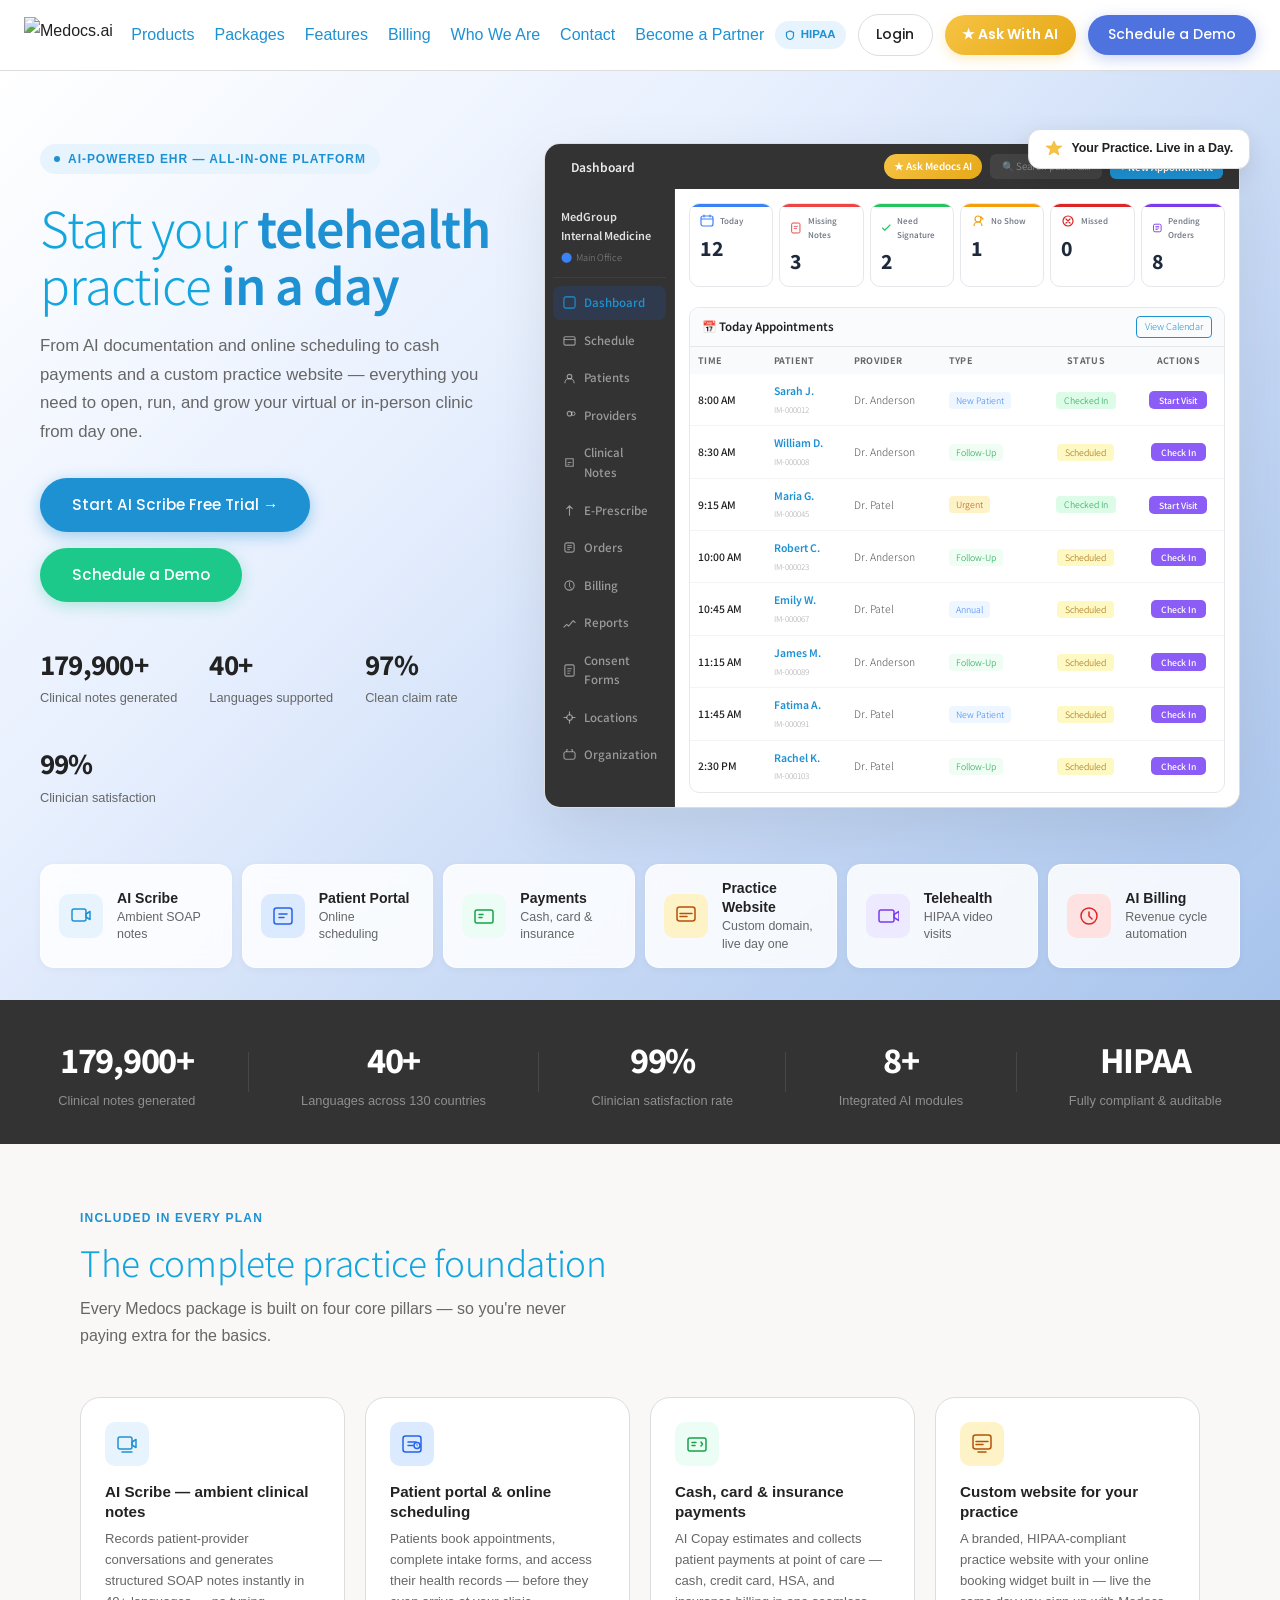
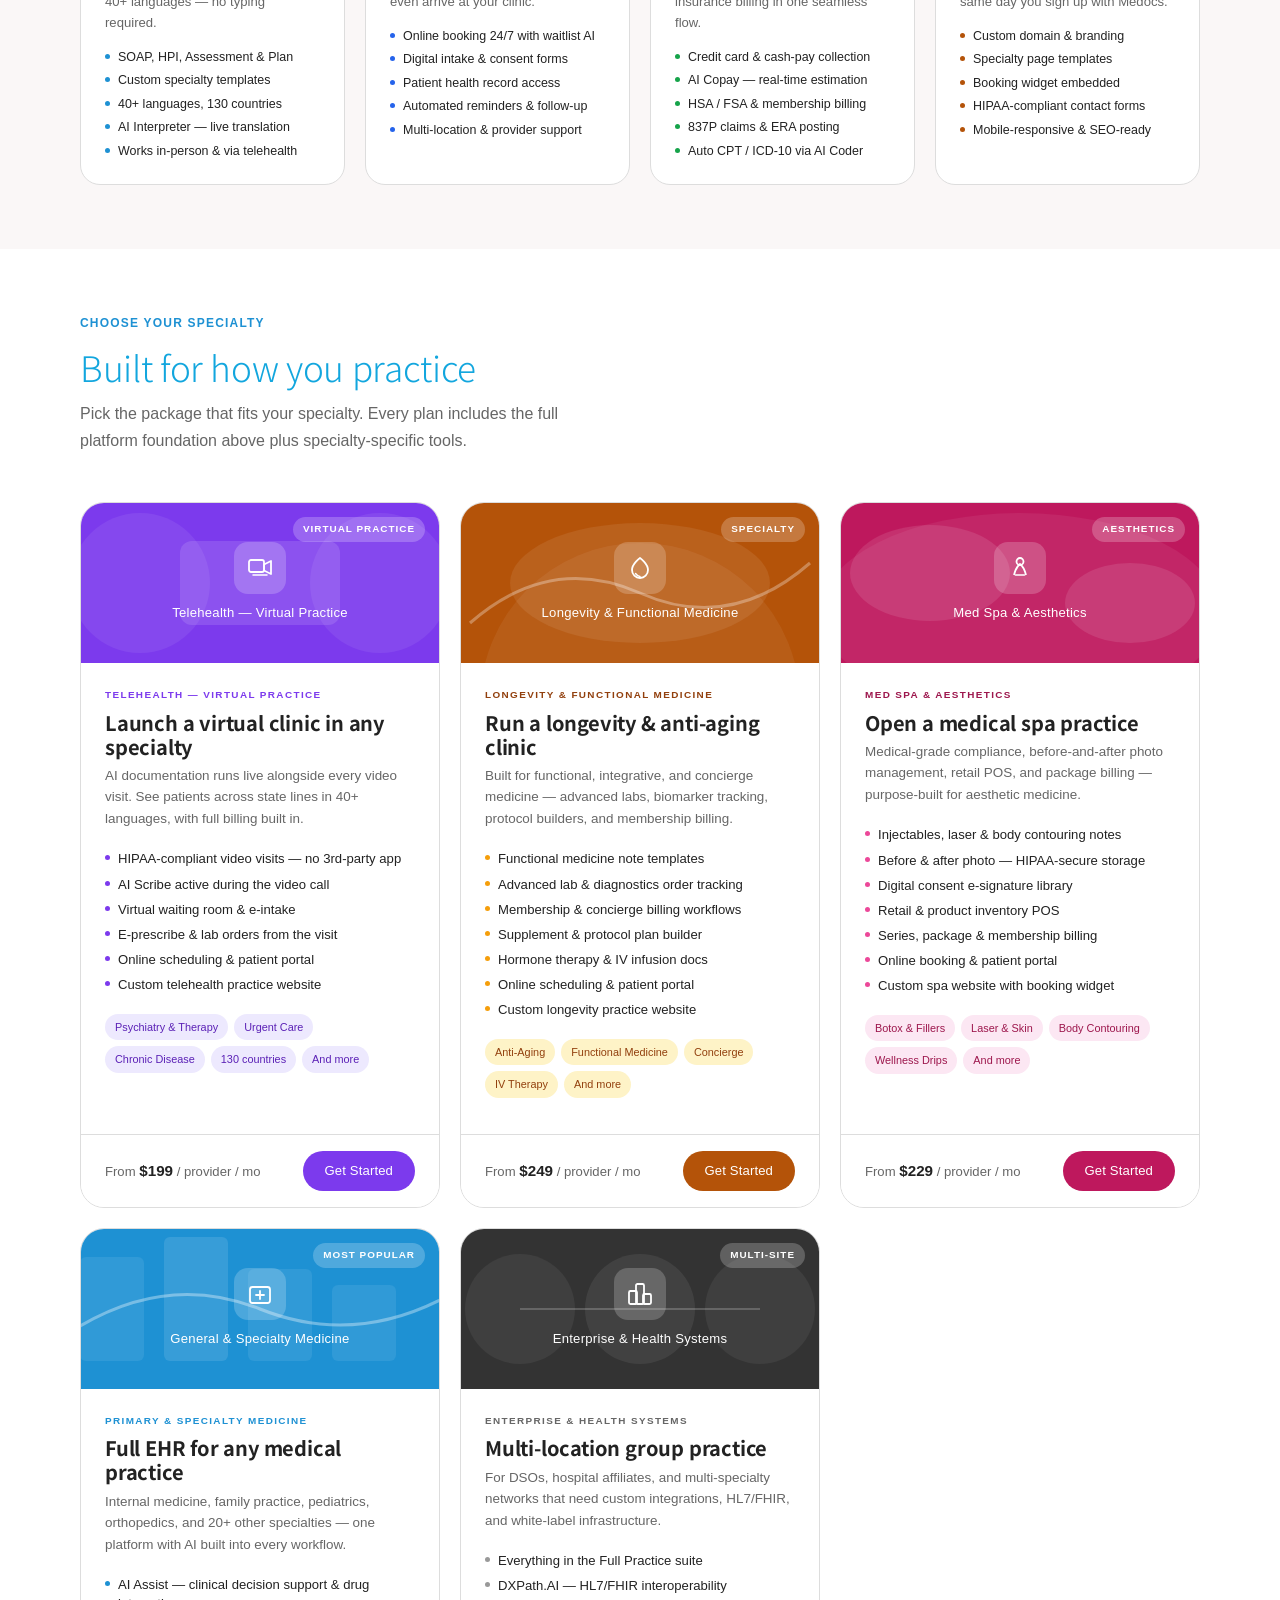
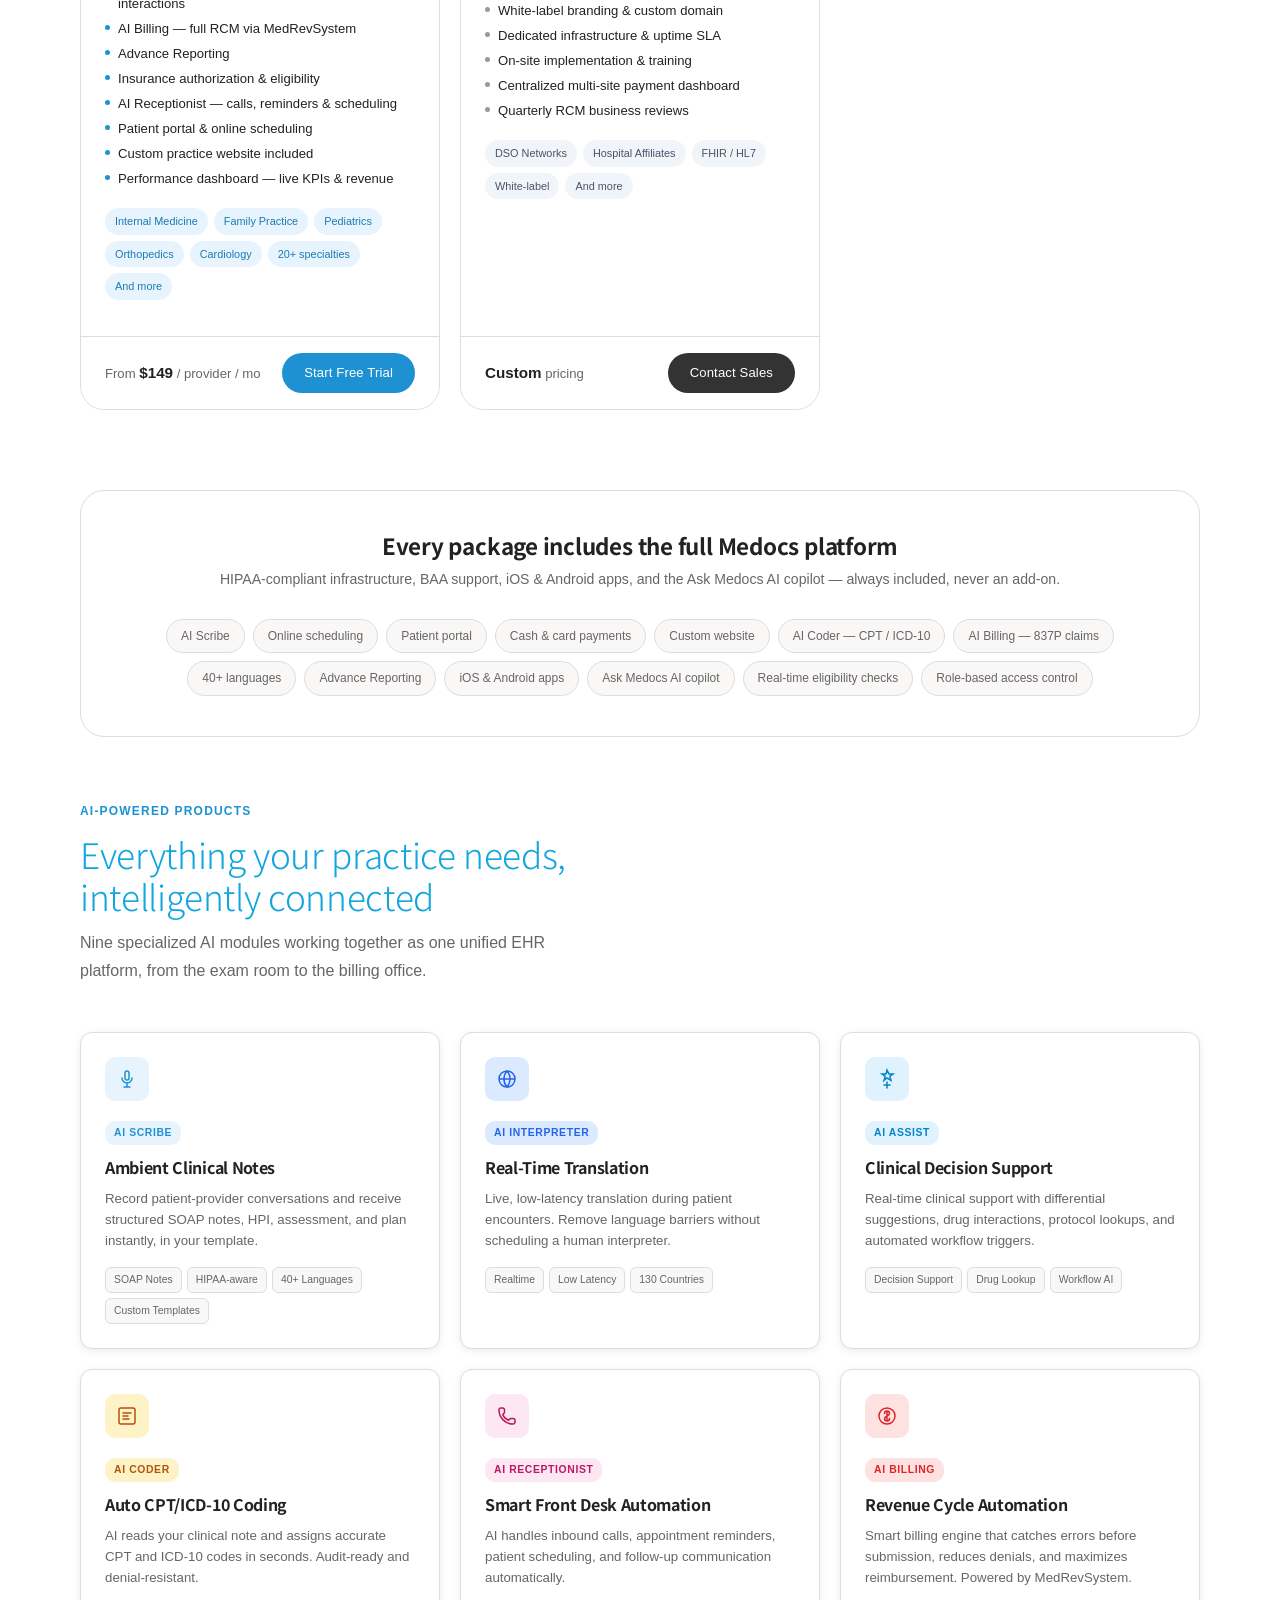
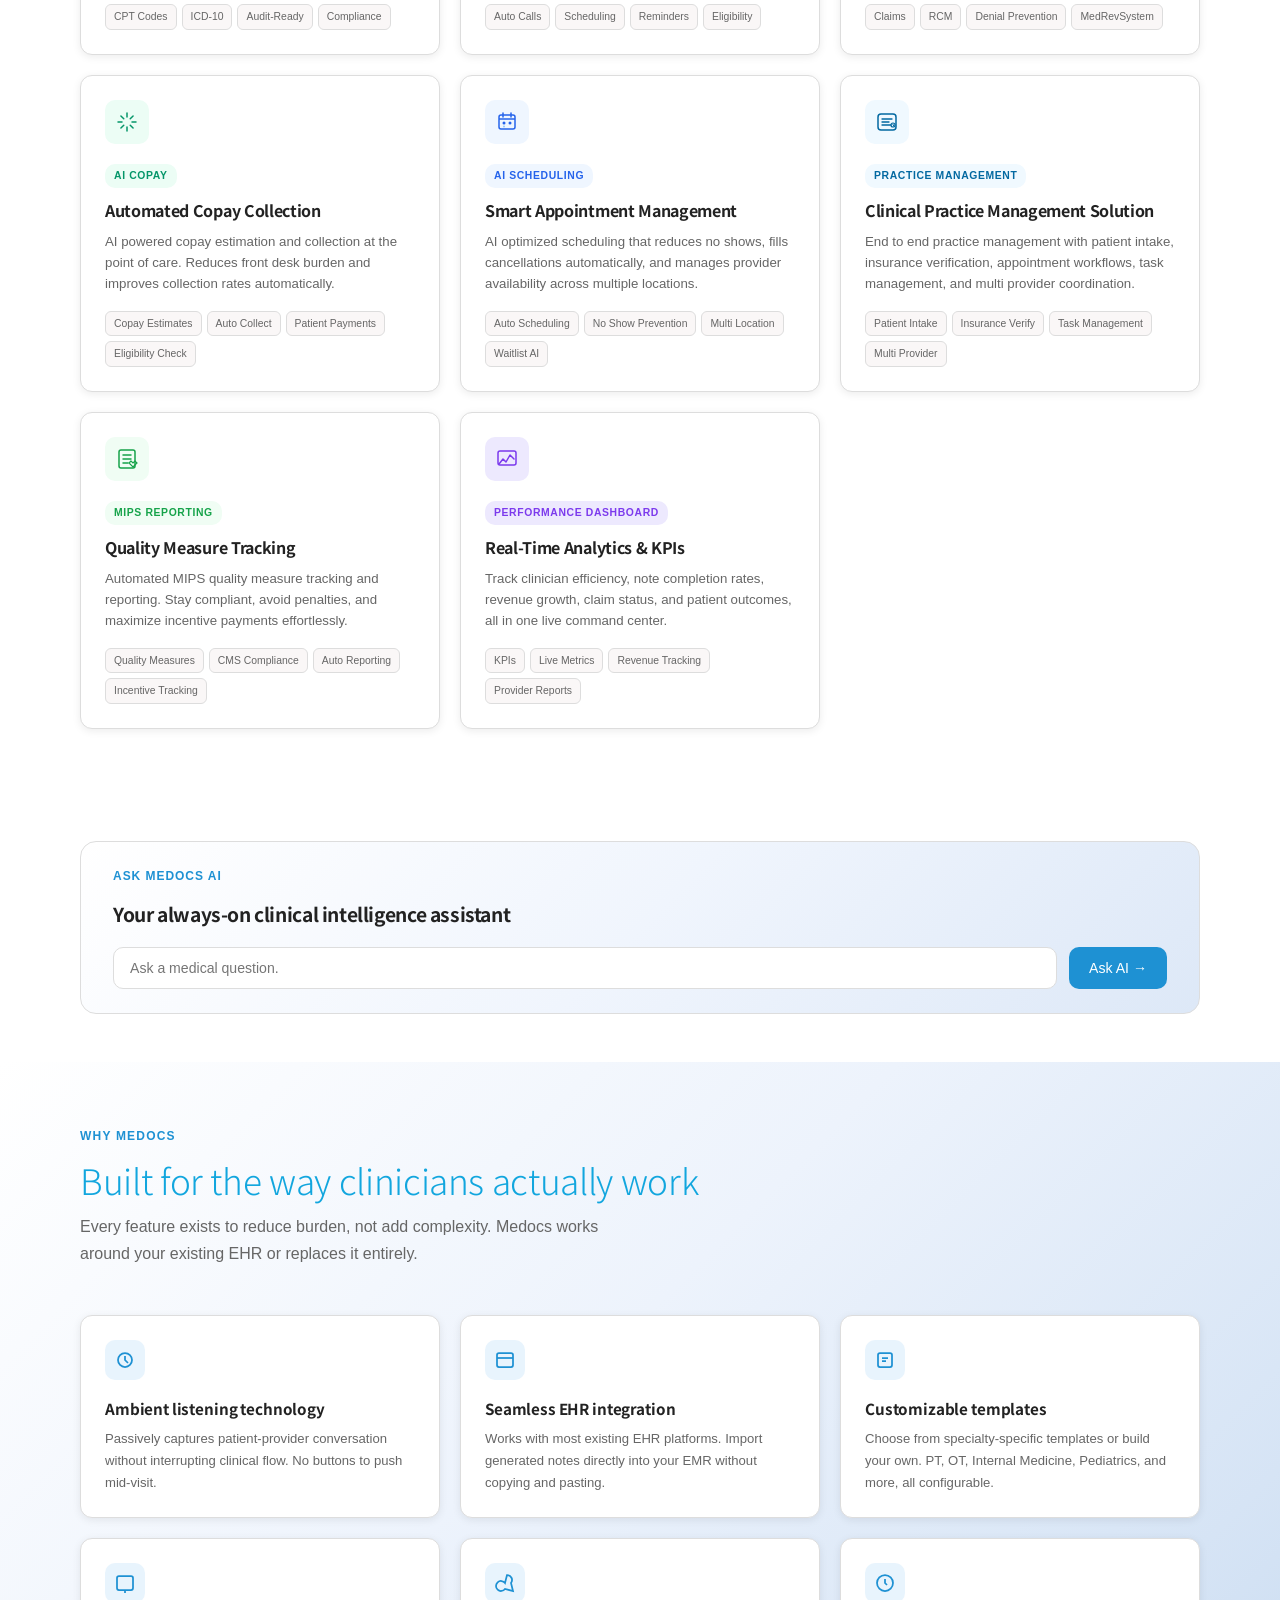
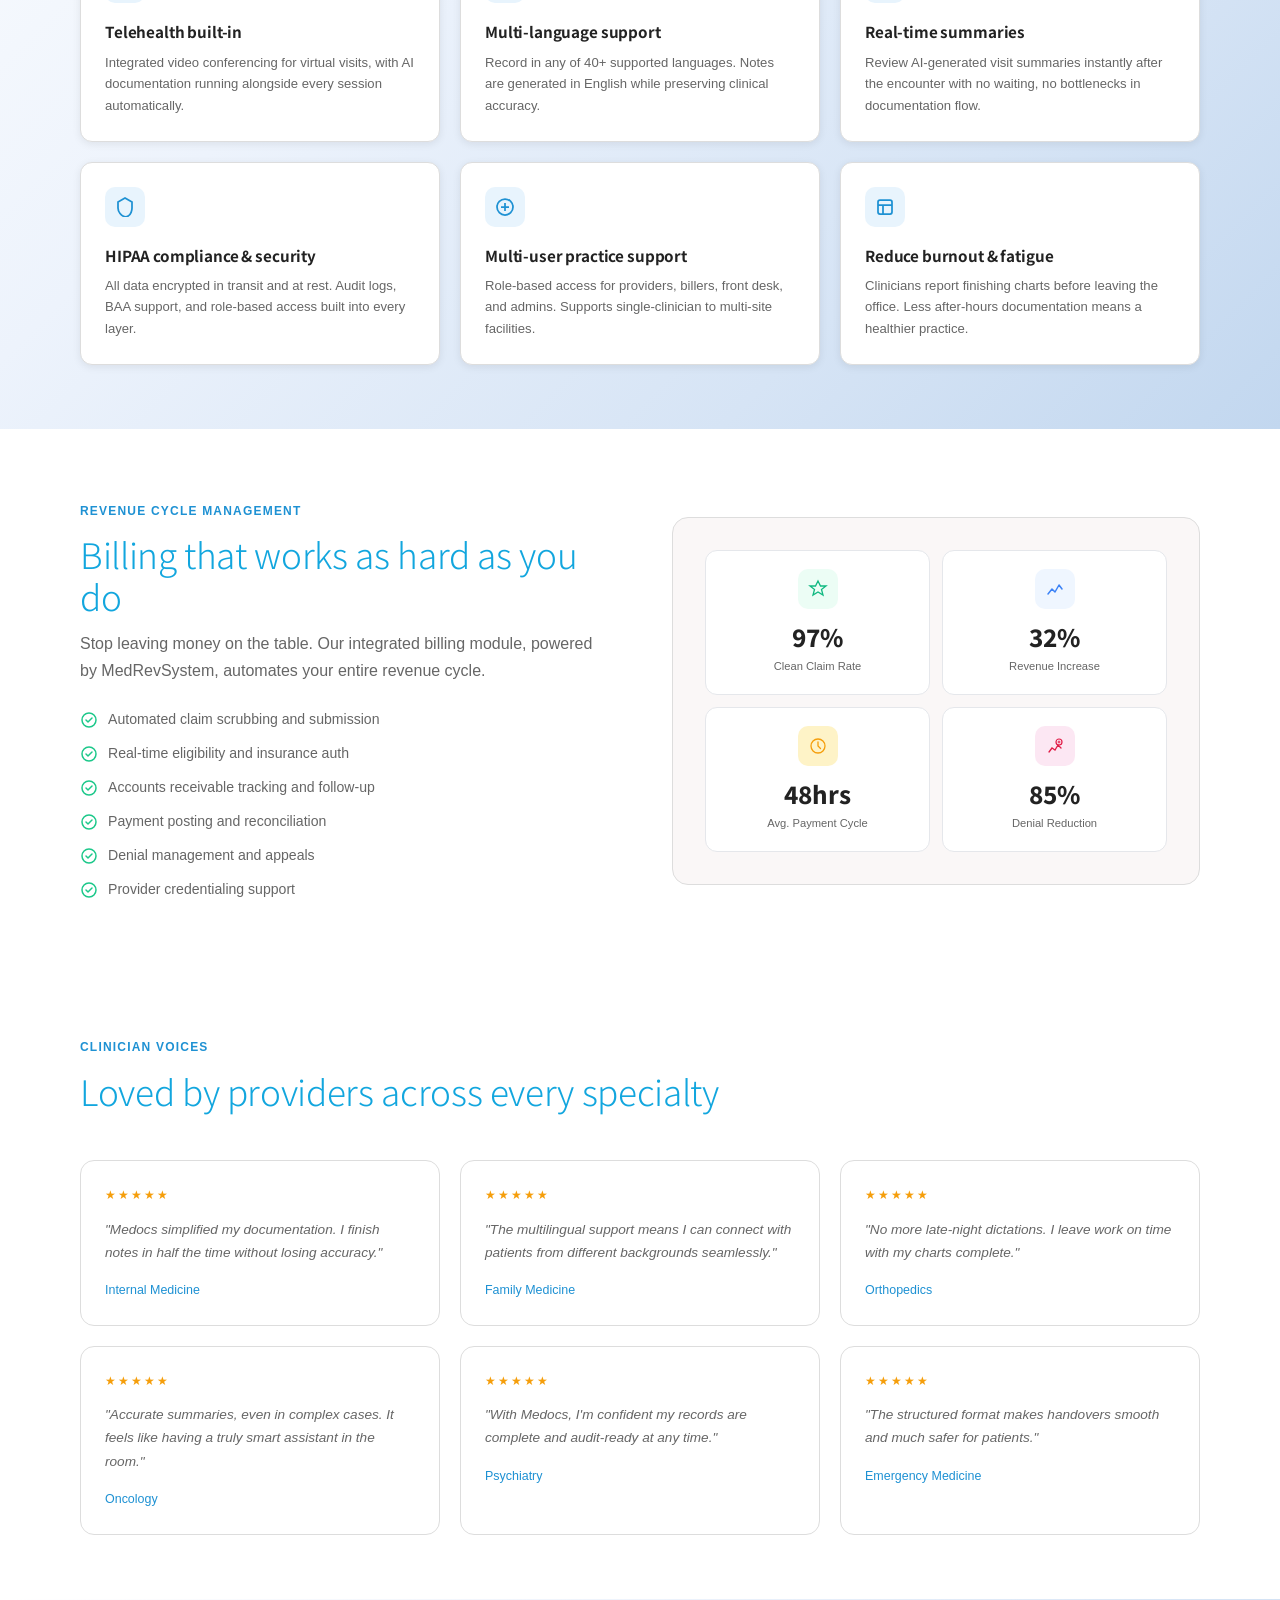
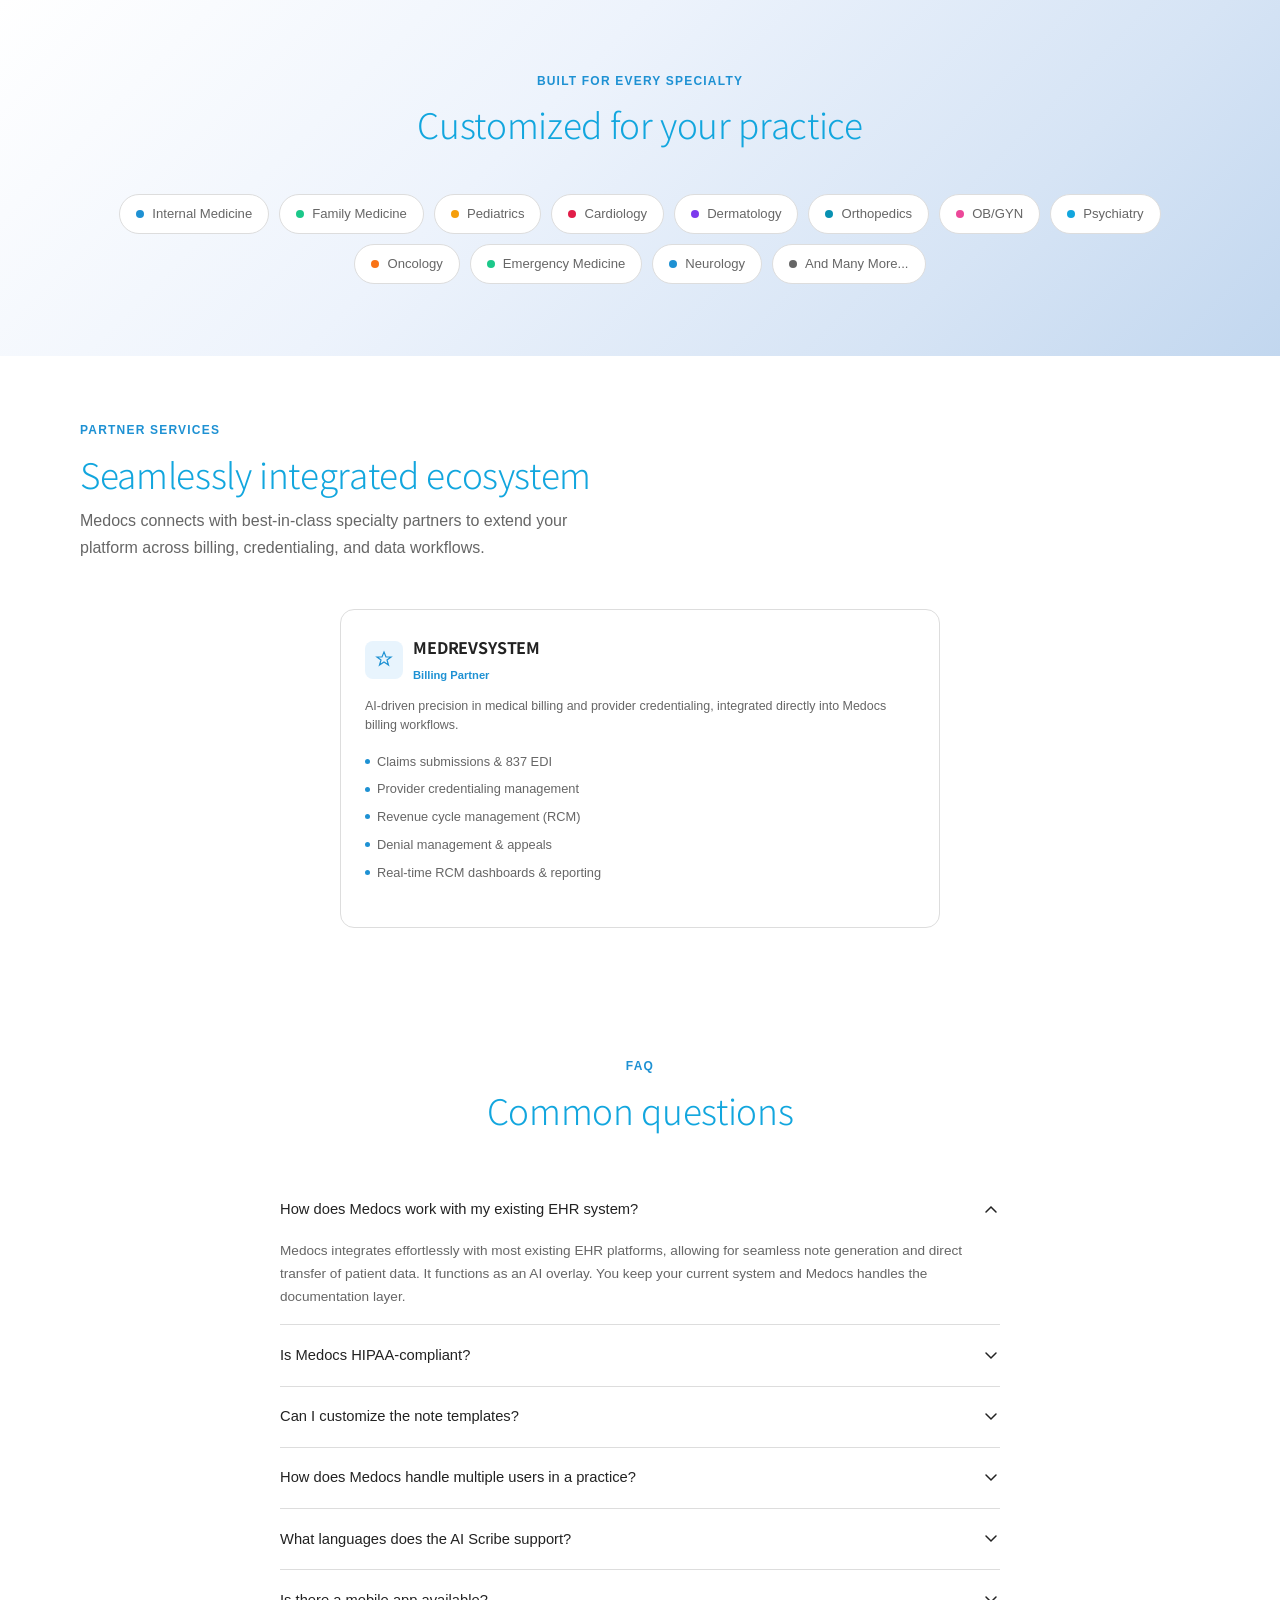
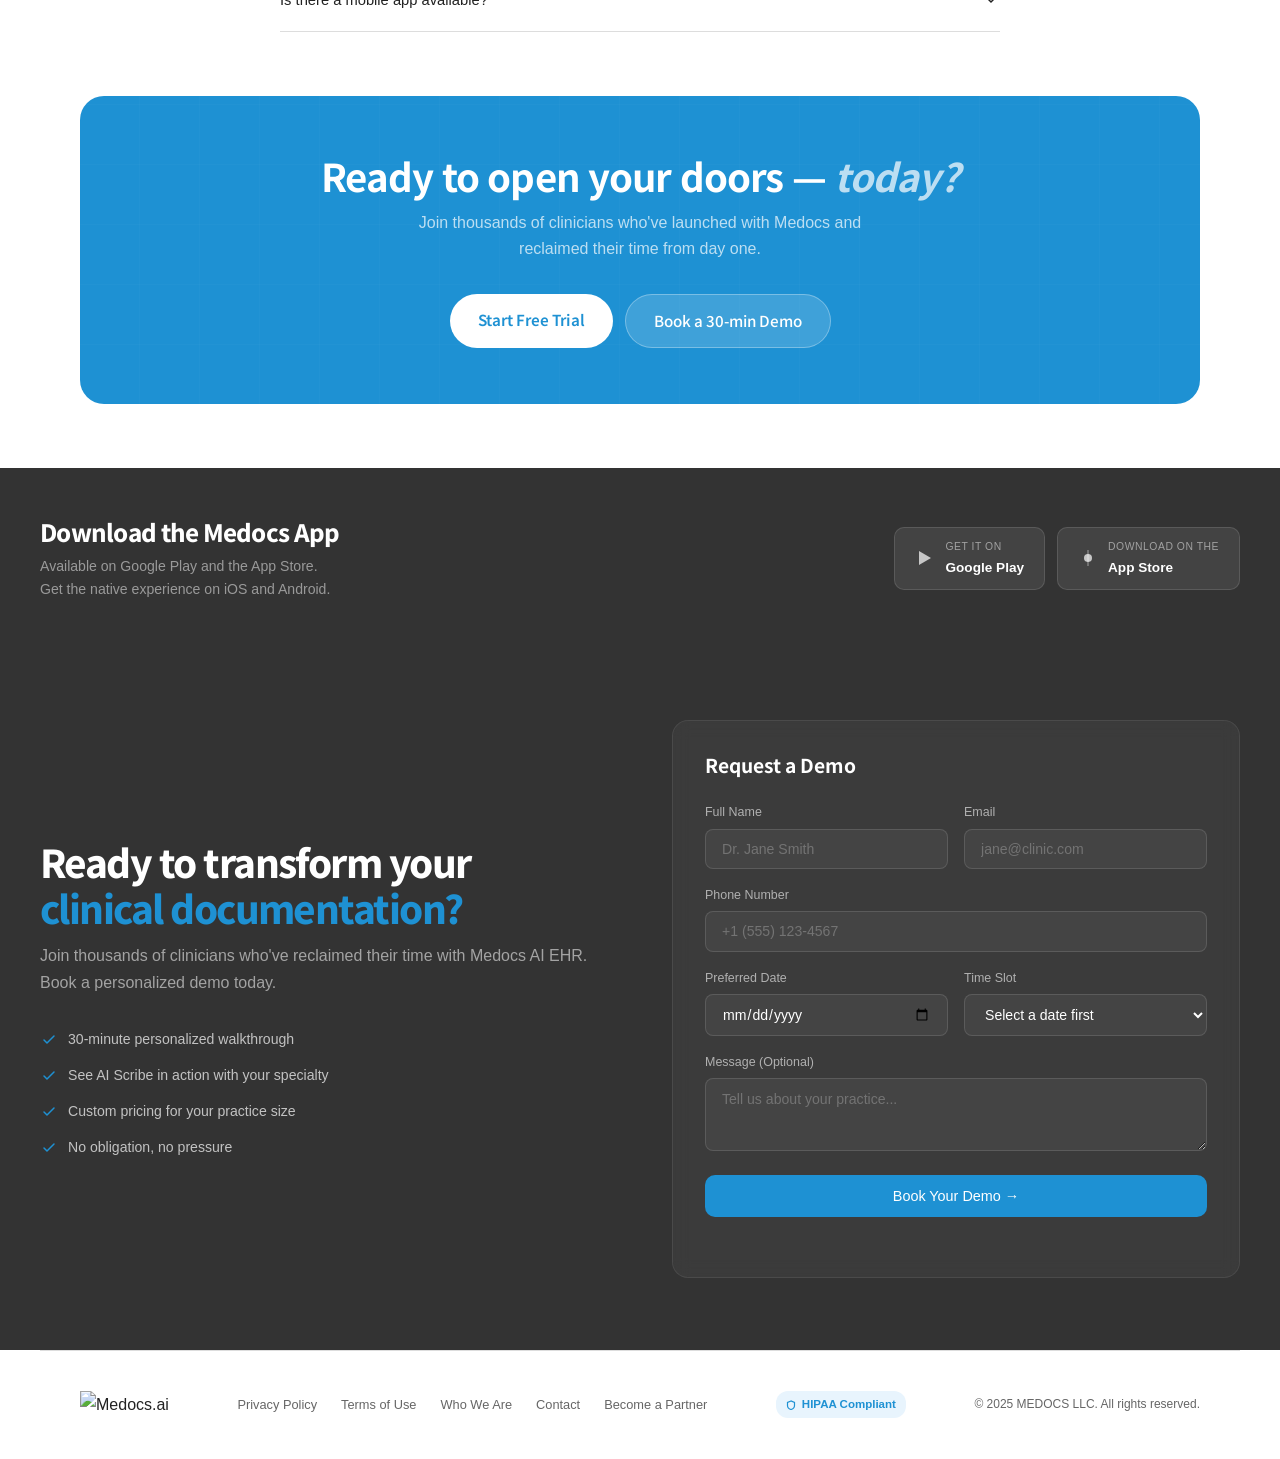
==== Medocs Website/index.html @ 0cc79f67 "Move packages after stats bar, add rotating hero, floating dashboard badge - Section order: Stats → " ====
<!DOCTYPE html>
<html lang="en">
<head>
<meta charset="UTF-8">
<meta name="viewport" content="width=device-width, initial-scale=1.0">
<title>Medocs.ai | AI-Powered EHR Platform for Modern Healthcare</title>
<meta name="description" content="Medocs.ai combines ambient AI documentation, real-time coding, intelligent billing, and a full electronic health record in one HIPAA-compliant platform.">
<meta property="og:title" content="Medocs.ai | AI-Powered EHR Platform">
<meta property="og:description" content="Complete healthcare platform with AI-powered documentation, billing, and telehealth.">
<meta property="og:image" content="https://app.medocs.ai/MedicalBusiness/Content/medocslogo.png">
<link rel="icon" href="./images/favicon.ico" type="image/x-icon">
<link rel="preconnect" href="https://fonts.googleapis.com">
<link rel="preconnect" href="https://fonts.gstatic.com" crossorigin>
<link href="https://fonts.googleapis.com/css2?family=Noto+Sans+JP:wght@300;400;500;600;700;800&family=Poppins:wght@400;500;600;700&display=swap" rel="stylesheet">
<link href="./css/custom-modern.css" rel="stylesheet">
<script type="application/ld+json">{"@context":"https://schema.org","@type":"Organization","name":"Medocs.ai","url":"https://medocs.ai","logo":"https://app.medocs.ai/MedicalBusiness/Content/medocslogo.png","contactPoint":[{"@type":"ContactPoint","contactType":"customer support","email":"contact@medocs.ai"}]}</script>
<style>
*{box-sizing:border-box;margin:0;padding:0;}
:root{
  --blue:#1e91d3;--blue-light:#e8f4fd;--blue-mid:#12a6de;--blue-dark:#1a7ab5;
  --dark:#222222;--charcoal:#333333;--slate:#555555;
  --muted:#666666;--border:#ddd;--surface:#faf7f7;
  --white:#ffffff;--accent:#4e73df;--accent-light:#1e91d3;
  --success:#1cc88a;--gold:#f59e0b;--rose:#e11d48;--purple:#7c3aed;--teal:#0891b2;
}
html{scroll-behavior:smooth;overflow-x:hidden;}
body{font-family:'Noto Sans JP',sans-serif;color:var(--dark);background:var(--white);-webkit-font-smoothing:antialiased;font-weight:300;overflow-x:hidden;}
a{text-decoration:none;color:inherit;}
ul{list-style:none;}
img{max-width:100%;height:auto;}

/* NAV */
.nav{display:flex;align-items:center;justify-content:space-between;padding:0.875rem 1.5rem;border-bottom:1px solid var(--border);position:sticky;top:0;background:rgba(255,255,255,0.97);backdrop-filter:blur(12px);z-index:100;}
.nav-logo{display:flex;align-items:center;gap:0;margin-right:0.5rem;}
.nav-logo img{height:36px;}
.nav-links{display:flex;align-items:center;gap:1.25rem;}
.nav-link{font-size:1rem;color:var(--accent-light);font-weight:400;transition:color 0.3s;}
.nav-link:hover{color:var(--blue);text-decoration:underline;}
.nav-actions{display:flex;align-items:center;gap:0.75rem;}
.hipaa-nav{display:flex;align-items:center;gap:6px;font-size:0.72rem;font-weight:600;color:var(--blue);background:var(--blue-light);padding:4px 10px;border-radius:20px;}
.btn-ghost{font-size:0.875rem;padding:0.5rem 1.1rem;border:1.5px solid var(--border);border-radius:150px;background:transparent;cursor:pointer;font-family:'Poppins',sans-serif;font-weight:500;color:var(--dark);transition:all 0.3s ease;}
.btn-ghost:hover{border-color:var(--blue);color:var(--blue);transform:translateY(-2px);}
.btn-primary{font-size:0.875rem;padding:0.5rem 1.25rem;border-radius:150px;background:var(--accent);color:white;border:none;cursor:pointer;font-family:'Poppins',sans-serif;font-weight:500;transition:all 0.3s ease;box-shadow:0 4px 15px rgba(78,115,223,0.3);}
.btn-primary:hover{background:var(--blue-dark);transform:translateY(-2px);box-shadow:0 6px 20px rgba(78,115,223,0.4);}
.mobile-toggle{display:none;background:none;border:none;cursor:pointer;padding:8px;flex-direction:column;gap:5px;}
.mobile-toggle span{display:block;width:22px;height:2px;background:var(--dark);border-radius:2px;transition:all 0.2s;}

/* HERO */
.hero-section-bg{background:linear-gradient(135deg, #ffffff 0%, #e8f0fe 35%, #c7d9f5 65%, #a8c4ec 100%);position:relative;overflow:hidden;}
.hero-wrap{max-width:1400px;margin:0 auto;}
.hero{padding:4.5rem 2.5rem 3.5rem;display:grid;grid-template-columns:0.8fr 1.2fr;gap:2.5rem;align-items:center;}
.hero-eyebrow{display:inline-flex;align-items:center;gap:8px;font-size:0.75rem;font-weight:600;letter-spacing:0.08em;text-transform:uppercase;color:var(--blue);background:var(--blue-light);padding:5px 14px;border-radius:20px;margin-bottom:1.5rem;}
.hero-eyebrow-dot{width:6px;height:6px;border-radius:50%;background:var(--blue);animation:pulse-dot 2s infinite;}
@keyframes pulse-dot{0%,100%{opacity:1;transform:scale(1);}50%{opacity:0.5;transform:scale(0.8);}}
.hero h1{font-family:'Noto Sans JP',sans-serif;font-size:3.1rem;font-weight:300;line-height:1.15;letter-spacing:-0.02em;color:var(--blue-mid);margin-bottom:1.25rem;}
.hero h1 em{font-style:normal;color:var(--blue);font-weight:600;}
.hero-sub{font-size:1.05rem;color:var(--muted);line-height:1.7;margin-bottom:2rem;max-width:500px;}
.hero-actions{display:flex;gap:1rem;align-items:center;margin-bottom:2.5rem;flex-wrap:wrap;}
.btn-hero{padding:0.875rem 2rem;border-radius:150px;font-size:0.95rem;font-weight:500;font-family:'Poppins',sans-serif;cursor:pointer;transition:all 0.3s ease;border:none;}
.btn-hero-primary{background:var(--blue);color:white;box-shadow:0 4px 15px rgba(30,145,211,0.4);}
.btn-hero-primary:hover{background:var(--blue-dark);transform:translateY(-3px);box-shadow:0 8px 25px rgba(30,145,211,0.5);}
.btn-hero-secondary{background:var(--success);color:white;box-shadow:0 4px 15px rgba(28,200,138,0.3);}
.btn-hero-secondary:hover{transform:translateY(-3px);box-shadow:0 8px 25px rgba(28,200,138,0.4);background:#17a673;}
.hero-stats{display:flex;gap:2rem;flex-wrap:wrap;}
.hero-stat-num{font-family:'Noto Sans JP',sans-serif;font-size:1.6rem;font-weight:800;color:var(--dark);letter-spacing:-0.03em;}
.hero-stat-label{font-size:0.8rem;color:var(--muted);margin-top:2px;}

/* DASHBOARD MOCKUP */
.hero-visual{position:relative;}
.hero-mobile-phone{display:none;}
.phone-frame{width:280px;margin:0 auto;background:#1a1a2e;border-radius:32px;padding:8px;box-shadow:0 20px 60px rgba(0,0,0,0.15),0 0 0 2px rgba(255,255,255,0.1) inset;}
.phone-notch{width:100px;height:20px;background:#1a1a2e;border-radius:0 0 14px 14px;margin:0 auto -1px;position:relative;z-index:2;}
.phone-screen{background:#fff;border-radius:24px;overflow:hidden;display:flex;flex-direction:column;min-height:420px;}
.dashboard-frame{background:var(--surface);border:1px solid var(--border);border-radius:16px;overflow:hidden;box-shadow:0 20px 60px rgba(0,0,0,0.08);}
.dash-topbar{background:var(--charcoal);padding:10px 16px;display:flex;align-items:center;justify-content:space-between;}
.dash-topbar-left{display:flex;align-items:center;gap:10px;}
.dot-row{display:flex;gap:5px;}
.dt{width:10px;height:10px;border-radius:50%;}
.dt-r{background:#ff5f56;}.dt-y{background:#ffbd2e;}.dt-g{background:#27c93f;}
.dash-title{font-size:0.75rem;color:rgba(255,255,255,0.5);font-weight:500;}
.dash-status{font-size:0.7rem;background:rgba(37,99,235,0.2);color:var(--accent-light);padding:3px 8px;border-radius:10px;font-weight:500;}
.dash-body{display:grid;grid-template-columns:130px 1fr;min-height:280px;}
.dash-sidebar{background:var(--charcoal);padding:12px 8px;display:flex;flex-direction:column;gap:4px;border-right:1px solid rgba(255,255,255,0.06);}
.dash-sidebar-item{display:flex;align-items:center;gap:8px;padding:7px 10px;border-radius:8px;font-size:0.72rem;color:rgba(255,255,255,0.5);cursor:pointer;transition:all 0.2s;font-weight:500;}
.dash-sidebar-item.active{background:rgba(37,99,235,0.15);color:var(--accent-light);}
.dash-sidebar-item svg{width:13px;height:13px;flex-shrink:0;}
.dash-main{padding:14px;display:flex;flex-direction:column;gap:10px;}
.dash-metric-row{display:grid;grid-template-columns:repeat(3,1fr);gap:8px;}
.dash-metric{background:white;border:1px solid var(--border);border-radius:10px;padding:10px 12px;}
.dash-metric-label{font-size:0.65rem;color:var(--muted);font-weight:500;text-transform:uppercase;letter-spacing:0.05em;margin-bottom:4px;}
.dash-metric-val{font-family:'Noto Sans JP',sans-serif;font-size:1.3rem;font-weight:700;color:var(--dark);letter-spacing:-0.03em;}
.dash-metric-delta{font-size:0.65rem;color:var(--blue-mid);margin-top:2px;}
.dash-recording-row{display:flex;align-items:center;gap:8px;background:rgba(37,99,235,0.05);border:1px solid rgba(37,99,235,0.12);border-radius:10px;padding:8px 12px;}
.rec-dot{width:8px;height:8px;border-radius:50%;background:#e24b4a;animation:rec-blink 1s infinite;flex-shrink:0;}
@keyframes rec-blink{0%,100%{opacity:1;}50%{opacity:0.3;}}
.rec-label{font-size:0.72rem;color:var(--muted);font-weight:500;}
.rec-time{font-size:0.72rem;font-family:'Noto Sans JP',sans-serif;font-weight:700;color:var(--blue-mid);margin-left:auto;}
.waveform{display:flex;align-items:center;gap:2px;height:20px;}
.wave-bar{width:3px;background:var(--blue);border-radius:2px;animation:wave 0.8s ease-in-out infinite;}
.wave-bar:nth-child(1){height:6px;animation-delay:0s;}
.wave-bar:nth-child(2){height:12px;animation-delay:0.1s;}
.wave-bar:nth-child(3){height:18px;animation-delay:0.2s;}
.wave-bar:nth-child(4){height:10px;animation-delay:0.3s;}
.wave-bar:nth-child(5){height:14px;animation-delay:0.4s;}
.wave-bar:nth-child(6){height:8px;animation-delay:0.5s;}
.wave-bar:nth-child(7){height:16px;animation-delay:0.6s;}
@keyframes wave{0%,100%{transform:scaleY(1);}50%{transform:scaleY(0.4);}}
.dash-note-card{background:white;border:1px solid var(--border);border-radius:10px;padding:12px;}
.dash-note-header{display:flex;align-items:center;justify-content:space-between;margin-bottom:8px;}
.dash-note-title{font-size:0.75rem;font-weight:600;color:var(--dark);}
.dash-ai-badge{font-size:0.6rem;background:var(--blue-light);color:var(--blue);padding:2px 8px;border-radius:10px;font-weight:600;}
.dash-note-lines{display:flex;flex-direction:column;gap:5px;}
.dash-line{height:7px;background:var(--surface);border-radius:4px;}
.dash-line.w100{width:100%;}.dash-line.w80{width:80%;}.dash-line.w60{width:60%;}.dash-line.w90{width:90%;}
.dash-line.shimmer{background:linear-gradient(90deg,var(--surface),var(--blue-light),var(--surface));background-size:200% 100%;animation:shimmer 2s infinite;}
@keyframes shimmer{0%{background-position:200%}100%{background-position:-200%}}
.floating-badge{position:absolute;background:white;border:1px solid var(--border);border-radius:12px;padding:10px 14px;box-shadow:0 8px 24px rgba(0,0,0,0.1);display:flex;align-items:center;gap:8px;z-index:2;}
.floating-badge.top-right{top:-18px;right:-18px;}
.floating-badge.bottom-left{bottom:-16px;left:-16px;}
.fb-icon{width:32px;height:32px;border-radius:8px;display:flex;align-items:center;justify-content:center;flex-shrink:0;}
.fb-text{font-size:0.75rem;font-weight:600;color:var(--dark);}
.fb-sub{font-size:0.65rem;color:var(--muted);}

/* STATS BAR */
.stats-bar{background:var(--charcoal);padding:2rem 2.5rem;display:flex;justify-content:space-around;align-items:center;flex-wrap:wrap;gap:1rem;}
.stat-item{text-align:center;}
.stat-num{font-family:'Noto Sans JP',sans-serif;font-size:2rem;font-weight:800;color:white;letter-spacing:-0.04em;}
.stat-label{font-size:0.8rem;color:rgba(255,255,255,0.45);margin-top:4px;}
.stat-divider{width:1px;height:40px;background:rgba(255,255,255,0.1);}

/* SECTIONS */
.section{padding:4.5rem 2.5rem;max-width:1200px;margin:0 auto;}
.section-header{margin-bottom:3rem;}
.section-header.center{text-align:center;}
.section-eyebrow{font-size:0.75rem;font-weight:600;letter-spacing:0.1em;text-transform:uppercase;color:var(--blue);margin-bottom:0.75rem;}
.section-title{font-family:'Noto Sans JP',sans-serif;font-size:2.2rem;font-weight:300;letter-spacing:-0.01em;color:var(--blue-mid);line-height:1.2;margin-bottom:0.75rem;}
.section-sub{font-size:1rem;color:var(--muted);max-width:520px;line-height:1.7;}
.section-header.center .section-sub{margin:0 auto;}
.features-bg{background:linear-gradient(135deg, #ffffff 0%, #edf3fc 40%, #d6e4f5 75%, #c2d7ef 100%);}

/* ASK AI */
.ai-ask-section{padding:3rem 2.5rem;max-width:1200px;margin:0 auto;}
.ai-ask-box{background:linear-gradient(135deg, #ffffff 0%, #f0f5fd 50%, #dde8f7 100%);border:1px solid var(--border);border-radius:16px;padding:1.5rem 2rem;}
.ai-ask-label{font-size:0.75rem;font-weight:600;letter-spacing:0.08em;text-transform:uppercase;color:var(--blue);margin-bottom:0.75rem;}
.ai-ask-headline{font-family:'Noto Sans JP',sans-serif;font-size:1.2rem;font-weight:700;color:var(--dark);margin-bottom:1rem;letter-spacing:-0.02em;}
.ai-input-row{display:flex;gap:0.75rem;}
.ai-input{flex:1;padding:0.75rem 1rem;border:1px solid var(--border);border-radius:10px;font-size:0.88rem;font-family:'Poppins',sans-serif;color:var(--dark);background:white;outline:none;transition:border-color 0.2s;}
.ai-input:focus{border-color:var(--blue);}
.ai-send-btn{padding:0.75rem 1.25rem;background:var(--blue);color:white;border:none;border-radius:10px;cursor:pointer;font-size:0.88rem;font-family:'Poppins',sans-serif;font-weight:500;transition:all 0.2s;white-space:nowrap;}
.ai-send-btn:hover{background:var(--dark);}

/* PRODUCT CARDS */
.products-grid{display:grid;grid-template-columns:repeat(3,1fr);gap:1.25rem;}
.product-card{background:var(--white);border:1px solid var(--border);border-radius:12px;padding:1.5rem;transition:all 0.3s ease;cursor:default;position:relative;overflow:hidden;box-shadow:0 2px 8px rgba(0,0,0,0.08);}
.product-card::before{content:'';position:absolute;top:0;left:0;right:0;height:3px;background:linear-gradient(90deg,var(--blue),var(--accent-light));transform:scaleX(0);transform-origin:left;transition:transform 0.3s;}
.product-card:hover{border-color:var(--blue);transform:translateY(-3px);box-shadow:0 12px 32px rgba(26,86,219,0.1);}
.product-card:hover::before{transform:scaleX(1);}
.product-icon{width:44px;height:44px;border-radius:10px;display:flex;align-items:center;justify-content:center;margin-bottom:1rem;}
.product-icon svg{width:22px;height:22px;}
.product-tag{font-size:0.65rem;font-weight:600;letter-spacing:0.06em;text-transform:uppercase;padding:3px 9px;border-radius:10px;display:inline-block;margin-bottom:0.6rem;}
.product-name{font-family:'Noto Sans JP',sans-serif;font-size:1rem;font-weight:700;color:var(--dark);margin-bottom:0.4rem;letter-spacing:-0.02em;}
.product-desc{font-size:0.83rem;color:var(--muted);line-height:1.6;margin-bottom:1rem;}
.product-pills{display:flex;flex-wrap:wrap;gap:5px;}
.pill{font-size:0.65rem;padding:3px 8px;border-radius:6px;font-weight:500;background:var(--surface);color:var(--muted);border:1px solid var(--border);}

/* EHR FEATURES */
.features-grid{display:grid;grid-template-columns:repeat(3,1fr);gap:1.25rem;}
.feature-card{background:white;border:1px solid var(--border);border-radius:12px;padding:1.5rem;transition:all 0.3s ease;box-shadow:0 2px 8px rgba(0,0,0,0.08);}
.feature-card:hover{border-color:var(--blue);box-shadow:0 8px 24px rgba(26,86,219,0.06);}
.feature-icon{width:40px;height:40px;border-radius:10px;background:var(--blue-light);display:flex;align-items:center;justify-content:center;margin-bottom:1rem;}
.feature-icon svg{width:20px;height:20px;stroke:var(--blue);fill:none;stroke-width:1.75;}
.feature-title{font-family:'Noto Sans JP',sans-serif;font-size:0.95rem;font-weight:700;color:var(--dark);margin-bottom:0.4rem;letter-spacing:-0.01em;}
.feature-desc{font-size:0.82rem;color:var(--muted);line-height:1.65;}

/* TESTIMONIALS */
.testimonials-grid{display:grid;grid-template-columns:repeat(3,1fr);gap:1.25rem;}
.testimonial-card{background:white;border:1px solid var(--border);border-radius:14px;padding:1.5rem;transition:all 0.2s;}
.testimonial-card:hover{box-shadow:0 8px 24px rgba(0,0,0,0.06);}
.testimonial-quote{font-size:0.85rem;color:var(--muted);line-height:1.7;margin-bottom:1rem;font-style:italic;}
.testimonial-author{display:flex;align-items:center;gap:10px;}
.author-avatar{width:36px;height:36px;border-radius:50%;display:flex;align-items:center;justify-content:center;font-size:0.75rem;font-weight:600;flex-shrink:0;}
.author-name{font-size:0.8rem;font-weight:600;color:var(--dark);}
.author-role{font-size:0.72rem;color:var(--muted);}
.stars{display:flex;gap:2px;margin-bottom:0.75rem;}
.star{color:var(--gold);font-size:12px;}

/* PARTNERS */
.partners-row{display:flex;gap:1.5rem;flex-wrap:wrap;}
.partner-card{flex:1;min-width:300px;background:white;border:1px solid var(--border);border-radius:14px;padding:1.5rem;transition:all 0.2s;}
.partner-card:hover{border-color:var(--blue);box-shadow:0 8px 24px rgba(26,86,219,0.08);}
.partner-name{font-family:'Noto Sans JP',sans-serif;font-size:1rem;font-weight:700;color:var(--dark);margin-bottom:0.3rem;letter-spacing:-0.01em;}
.partner-tagline{font-size:0.78rem;color:var(--muted);margin-bottom:1rem;line-height:1.5;}
.partner-check{display:flex;flex-direction:column;gap:6px;margin-bottom:1.25rem;}
.check-item{display:flex;align-items:center;gap:7px;font-size:0.8rem;color:var(--muted);}
.check-dot{width:5px;height:5px;border-radius:50%;background:var(--blue);flex-shrink:0;}
.partner-link{font-size:0.8rem;font-weight:600;color:var(--blue);display:flex;align-items:center;gap:5px;}
.partner-link:hover{color:var(--dark);}

/* BILLING */
.billing-layout{display:grid;grid-template-columns:1fr 1fr;gap:4rem;align-items:center;}
.billing-content{}
.billing-checks{display:flex;flex-direction:column;gap:10px;}
.billing-checks li{display:flex;align-items:center;gap:10px;font-size:0.88rem;color:var(--muted);}
.billing-checks li svg{flex-shrink:0;}
.billing-visual{background:var(--surface);border:1px solid var(--border);border-radius:16px;padding:2rem;}
.billing-chart-bars{display:flex;align-items:flex-end;gap:16px;justify-content:center;height:180px;margin-bottom:20px;}
.billing-bar{flex:1;max-width:52px;border-radius:8px 8px 0 0;position:relative;transition:all 0.3s;}
.billing-bar-val{position:absolute;top:-20px;left:50%;transform:translateX(-50%);font-size:0.7rem;font-weight:700;color:var(--dark);white-space:nowrap;font-family:'Noto Sans JP',sans-serif;}
.billing-bar-label{text-align:center;font-size:0.72rem;color:var(--muted);margin-top:8px;}

/* PRICING */
.pricing-grid{display:grid;grid-template-columns:repeat(3,1fr);gap:1.25rem;}
.pricing-card{background:white;border:1px solid var(--border);border-radius:14px;padding:2rem;position:relative;transition:all 0.25s;}
.pricing-card:hover{transform:translateY(-3px);box-shadow:0 12px 32px rgba(0,0,0,0.08);}
.pricing-card.featured{border-color:var(--blue);box-shadow:0 0 0 1px var(--blue),0 12px 40px rgba(26,86,219,0.12);}
.pricing-card.featured .popular-tag{position:absolute;top:-11px;left:50%;transform:translateX(-50%);background:var(--blue);color:white;font-size:0.65rem;font-weight:700;padding:3px 14px;border-radius:20px;text-transform:uppercase;letter-spacing:0.05em;}
.plan-name{font-family:'Noto Sans JP',sans-serif;font-size:1.1rem;font-weight:700;color:var(--dark);margin-bottom:4px;letter-spacing:-0.02em;}
.plan-desc{font-size:0.82rem;color:var(--muted);margin-bottom:1.25rem;line-height:1.5;}
.plan-price{font-family:'Noto Sans JP',sans-serif;font-size:2.5rem;font-weight:800;color:var(--dark);letter-spacing:-0.04em;margin-bottom:1.5rem;}
.plan-price span{font-size:0.85rem;font-weight:400;color:var(--muted);}
.plan-features{display:flex;flex-direction:column;gap:8px;margin-bottom:1.5rem;}
.plan-features li{display:flex;align-items:center;gap:8px;font-size:0.82rem;color:var(--muted);}
.plan-features li svg{flex-shrink:0;}
.plan-btn{width:100%;padding:0.75rem;border-radius:10px;font-size:0.9rem;font-weight:500;font-family:'Poppins',sans-serif;cursor:pointer;transition:all 0.2s;text-align:center;display:block;}
.plan-btn-outline{background:transparent;border:1.5px solid var(--border);color:var(--dark);}
.plan-btn-outline:hover{border-color:var(--blue);color:var(--blue);}
.plan-btn-filled{background:var(--blue);color:white;border:none;}
.plan-btn-filled:hover{background:var(--dark);}

/* FAQ */
.faq-list{display:flex;flex-direction:column;}
.faq-item{border-bottom:1px solid var(--border);overflow:hidden;}
.faq-q{padding:1.1rem 0;display:flex;align-items:center;justify-content:space-between;cursor:pointer;font-size:0.92rem;font-weight:500;color:var(--dark);user-select:none;gap:12px;}
.faq-q:hover{color:var(--blue);}
.faq-chevron{width:18px;height:18px;transition:transform 0.25s;flex-shrink:0;}
.faq-a{font-size:0.85rem;color:var(--muted);line-height:1.7;padding-bottom:1rem;display:none;}
.faq-item.open .faq-a{display:block;}
.faq-item.open .faq-chevron{transform:rotate(180deg);}

/* DEMO FORM */
.demo-band{background:var(--charcoal);padding:4.5rem 2.5rem;}
.demo-inner{max-width:1200px;margin:0 auto;display:grid;grid-template-columns:1fr 1fr;gap:4rem;align-items:center;}
.demo-text h2{font-family:'Noto Sans JP',sans-serif;font-size:2.4rem;font-weight:800;color:white;letter-spacing:-0.04em;margin-bottom:0.75rem;}
.demo-text h2 em{font-style:normal;color:var(--accent-light);}
.demo-text p{font-size:1rem;color:rgba(255,255,255,0.55);margin-bottom:2rem;line-height:1.7;}
.demo-perks{display:flex;flex-direction:column;gap:12px;}
.demo-perks li{display:flex;align-items:center;gap:10px;font-size:0.88rem;color:rgba(255,255,255,0.7);}
.demo-perks li svg{flex-shrink:0;}
.demo-form{background:rgba(255,255,255,0.04);border:1px solid rgba(255,255,255,0.08);border-radius:16px;padding:2rem;backdrop-filter:blur(8px);}
.demo-form h3{font-family:'Noto Sans JP',sans-serif;font-size:1.2rem;font-weight:700;color:white;margin-bottom:1.5rem;}
.form-group{margin-bottom:1rem;}
.form-group label{display:block;font-size:0.78rem;font-weight:500;color:rgba(255,255,255,0.6);margin-bottom:5px;}
.form-group input,.form-group select,.form-group textarea{width:100%;padding:0.7rem 1rem;background:rgba(255,255,255,0.05);border:1px solid rgba(255,255,255,0.12);border-radius:8px;color:white;font-size:0.88rem;font-family:'Poppins',sans-serif;outline:none;transition:border-color 0.2s;}
.form-group input::placeholder,.form-group textarea::placeholder{color:rgba(255,255,255,0.25);}
.form-group input:focus,.form-group select:focus,.form-group textarea:focus{border-color:var(--accent-light);}
.form-group select option{background:var(--charcoal);color:white;}
.form-row{display:grid;grid-template-columns:1fr 1fr;gap:1rem;}
.form-submit{width:100%;padding:0.8rem;border-radius:10px;background:var(--blue);color:white;border:none;font-size:0.9rem;font-weight:500;font-family:'Poppins',sans-serif;cursor:pointer;transition:all 0.2s;}
.form-submit:hover{background:var(--accent-light);}
.form-response{margin-top:8px;font-size:0.82rem;color:var(--success);min-height:20px;}
.form-loader{display:none;font-size:0.78rem;color:rgba(255,255,255,0.5);margin-top:6px;}

/* APP DOWNLOAD */
.app-band{padding:3rem 2.5rem;background:var(--charcoal);}
.app-inner{max-width:1200px;margin:0 auto;display:flex;align-items:center;justify-content:space-between;gap:3rem;flex-wrap:wrap;}
.app-text h3{font-family:'Noto Sans JP',sans-serif;font-size:1.5rem;font-weight:800;color:white;letter-spacing:-0.03em;margin-bottom:0.5rem;}
.app-text p{font-size:0.88rem;color:rgba(255,255,255,0.5);line-height:1.6;}
.app-badges{display:flex;gap:0.75rem;flex-wrap:wrap;}
.app-badge{background:rgba(255,255,255,0.08);border:1px solid rgba(255,255,255,0.12);border-radius:10px;padding:0.625rem 1.25rem;display:flex;align-items:center;gap:10px;cursor:pointer;transition:all 0.2s;}
.app-badge:hover{background:rgba(37,99,235,0.15);border-color:var(--blue);}
.app-badge-text small{display:block;font-size:0.65rem;color:rgba(255,255,255,0.5);text-transform:uppercase;letter-spacing:0.05em;}
.app-badge-text strong{display:block;font-size:0.85rem;color:white;font-weight:600;}

/* FOOTER */
.footer{padding:2.5rem 2.5rem;border-top:1px solid var(--border);display:flex;align-items:center;justify-content:space-between;max-width:1200px;margin:0 auto;flex-wrap:wrap;gap:1rem;}
.footer-brand{display:flex;align-items:center;gap:8px;}
.footer-brand img{height:28px;}
.footer-links{display:flex;gap:1.5rem;flex-wrap:wrap;}
.footer-link{font-size:0.8rem;color:var(--muted);transition:color 0.2s;}
.footer-link:hover{color:var(--blue);}
.footer-hipaa{display:flex;align-items:center;gap:6px;font-size:0.72rem;font-weight:600;color:var(--blue);background:var(--blue-light);padding:4px 10px;border-radius:12px;}
.footer-copy{font-size:0.75rem;color:var(--muted);}

/* SPECIALTIES */
.specialties-wrap{display:flex;flex-wrap:wrap;gap:10px;justify-content:center;}
.spec-chip{display:flex;align-items:center;gap:8px;padding:8px 16px;background:white;border:1px solid var(--border);border-radius:20px;font-size:0.82rem;font-weight:500;color:var(--muted);transition:all 0.2s;}
.spec-chip:hover{border-color:var(--blue);color:var(--blue);}
.spec-dot{width:8px;height:8px;border-radius:50%;flex-shrink:0;}

/* RESPONSIVE */
@media(max-width:1024px){
  .hero{grid-template-columns:1fr;text-align:center;}
  .hero-sub{margin:0 auto 2rem;}
  .hero-actions{justify-content:center;}
  .hero-stats{justify-content:center;}
  .hero-visual{margin-top:2rem;max-width:700px;margin-left:auto;margin-right:auto;}
  .dashboard-frame{transform:scale(0.95);}
  .nav-actions .hipaa-nav{display:none;}
  .nav-actions .btn-ask-ai{font-size:0.75rem !important;padding:0.4rem 0.9rem !important;}
  .nav-actions .btn-ghost{font-size:0.78rem;padding:0.4rem 0.9rem;}
  .nav-actions .btn-primary{font-size:0.78rem;padding:0.4rem 0.9rem;}
  .products-grid{grid-template-columns:repeat(2,1fr);}
  .features-grid{grid-template-columns:repeat(2,1fr);}
  .testimonials-grid{grid-template-columns:repeat(2,1fr);}
  .billing-layout{grid-template-columns:1fr;}
  .demo-inner{grid-template-columns:1fr;}
  .footer{flex-direction:column;text-align:center;gap:1rem;}
}
@media(max-width:768px){
  .nav{padding:0.5rem 0.75rem;}
  .dashboard-kpi-grid{display:none !important;}
  .product-card[style*="grid-column:1/-1"]{grid-template-columns:1fr !important;}
  .nav-links{display:none;position:absolute;top:100%;left:0;right:0;background:white;flex-direction:column;padding:16px 24px;border-bottom:1px solid var(--border);box-shadow:0 8px 24px rgba(0,0,0,0.08);}
  .nav-links.open{display:flex;}
  .mobile-toggle{display:flex;}
  .nav-actions{gap:0.35rem;}
  .nav-actions .hipaa-nav{display:none;}
  .nav-actions .btn-ghost{font-size:0.62rem;padding:0.3rem 0.55rem;border-radius:8px;}
  .nav-actions .btn-ask-ai{font-size:0.6rem !important;padding:0.3rem 0.55rem !important;border-radius:8px !important;gap:3px !important;}
  .nav-actions .btn-primary{font-size:0.62rem;padding:0.3rem 0.6rem;border-radius:8px;}
  .hero{padding:2rem 1.5rem 1.5rem;}
  .hero h1{font-size:2rem;}
  .hero-visual{margin-top:1.5rem;overflow:hidden;width:100%;}
  .dashboard-frame{display:none;}
  .hero-mobile-phone{display:block;}
  .dash-body{min-height:220px;}
  .section{padding:3rem 1.5rem;}
  .ai-ask-section{padding:2rem 1.5rem;}
  .ai-input-row{flex-direction:column;}
  .products-grid{grid-template-columns:1fr;}
  .features-grid{grid-template-columns:1fr;}
  .testimonials-grid{grid-template-columns:1fr;}
  .specialties-wrap{gap:8px;}
  .stats-bar{flex-direction:column;gap:1.5rem;padding:2rem 1.5rem;}
  .stat-divider{width:60px;height:1px;}
  .form-row{grid-template-columns:1fr;}
  .partners-row{flex-direction:column;}
  .demo-band{padding:3rem 1.5rem;}
  .app-inner{flex-direction:column;text-align:center;}
  .footer-links{justify-content:center;}
}
@media(max-width:480px){
  .nav{padding:0.5rem 0.5rem;}
  .nav-logo img{height:26px;}
  .nav-actions{gap:0.25rem;}
  .nav-actions .btn-ghost{font-size:0.58rem;padding:0.25rem 0.45rem;border-width:1px;}
  .nav-actions .btn-ask-ai{font-size:0.55rem !important;padding:0.25rem 0.45rem !important;gap:2px !important;}
  .nav-actions .btn-primary{font-size:0.58rem;padding:0.25rem 0.5rem;}
  .hero h1{font-size:1.65rem;}
  .hero-sub{font-size:0.9rem;}
  .btn-hero{padding:0.7rem 1.4rem;font-size:0.85rem;}
  .hero-stat-num{font-size:1.3rem;}
  .dashboard-frame{display:none;}
  .hero-mobile-phone{display:block;}
  .phone-frame{width:240px;}
  .section-title{font-size:1.6rem;}
}
</style>
</head>
<body>

<!-- NAV -->
<nav class="nav">
  <a class="nav-logo" href="/"><img src="https://app.medocs.ai/MedicalBusiness/Content/medocslogo.png" alt="Medocs.ai"></a>
  <div class="nav-links" id="navLinks">
    <a class="nav-link" href="#products">Products</a>
    <a class="nav-link" href="#packages">Packages</a>
    <a class="nav-link" href="#features">Features</a>
    <a class="nav-link" href="#billing">Billing</a>
    <a class="nav-link" href="./who-we-are/">Who We Are</a>
    <a class="nav-link" href="#demo">Contact</a>
    <a class="nav-link" href="./become-partner/">Become a Partner</a>
  </div>
  <div class="nav-actions">
    <div class="hipaa-nav">
      <svg width="10" height="10" viewBox="0 0 10 10" fill="none"><path d="M5 1L1.5 2.5v3C1.5 7.5 3 9 5 9.5c2-.5 3.5-2 3.5-4v-3L5 1z" stroke="currentColor" stroke-width="1.2"/></svg>
      HIPAA
    </div>
    <a class="btn-ghost" href="https://app.medocs.ai/dashboard">Login</a>
    <a class="btn-ask-ai" href="https://app.medocs.ai/ask-medocs-ai" style="font-size:0.875rem;padding:0.5rem 1.1rem;border-radius:150px;background:linear-gradient(135deg,#f6c343,#e6a817);color:#fff;font-family:'Poppins',sans-serif;font-weight:600;transition:all 0.3s ease;display:inline-flex;align-items:center;gap:6px;box-shadow:0 4px 12px rgba(246,195,67,0.3);">&#9733; Ask With AI</a>
    <a class="btn-primary" href="#demo">Schedule a Demo</a>
  </div>
  <button class="mobile-toggle" id="mobileToggle" aria-label="Toggle menu"><span></span><span></span><span></span></button>
</nav>

<!-- HERO -->
<div class="hero-section-bg">
<div class="hero-wrap">
  <div class="hero">
    <div>
      <div class="hero-eyebrow"><span class="hero-eyebrow-dot"></span>AI-Powered EHR &mdash; All-in-One Platform</div>
      <div class="hero-rotator">
        <div class="hero-slide active">
          <h1>The <em>AI EHR</em> Built for<br>Modern <em>Clinical Care</em></h1>
          <p class="hero-sub">Medocs combines ambient AI documentation, real-time coding, intelligent billing, and a full electronic health record in one HIPAA-compliant platform designed to eliminate burnout.</p>
        </div>
        <div class="hero-slide">
          <h1>Start your <em>telehealth</em><br>practice <em>in a day</em></h1>
          <p class="hero-sub">From AI documentation and online scheduling to cash payments and a custom practice website — everything you need to open, run, and grow your virtual or in-person clinic from day one.</p>
        </div>
        <div class="hero-slide">
          <h1>Start your <em>practice</em><br><em>in a day</em></h1>
          <p class="hero-sub">From AI documentation and online scheduling to cash payments and a custom practice website — everything you need to open, run, and grow your clinic from day one.</p>
        </div>
      </div>
      <div class="hero-actions">
        <a class="btn-hero btn-hero-primary" href="https://app.medocs.ai/sign-up">Start AI Scribe Free Trial &rarr;</a>
        <a class="btn-hero btn-hero-secondary" href="#demo">Schedule a Demo</a>
      </div>
      <div class="hero-stats">
        <div class="hero-stat"><div class="hero-stat-num" id="scribes-count">179,900+</div><div class="hero-stat-label">Clinical notes generated</div></div>
        <div class="hero-stat"><div class="hero-stat-num">40+</div><div class="hero-stat-label">Languages supported</div></div>
        <div class="hero-stat"><div class="hero-stat-num">97%</div><div class="hero-stat-label">Clean claim rate</div></div>
        <div class="hero-stat"><div class="hero-stat-num">99%</div><div class="hero-stat-label">Clinician satisfaction</div></div>
      </div>
    </div>
    <div class="hero-visual">
      <div class="hero-floating-slogan">
        <svg width="18" height="18" viewBox="0 0 18 18" fill="none"><path d="M9 1l2.5 5h5.5l-4.5 3.5 1.5 5.5L9 12l-5 3 1.5-5.5L1 6h5.5L9 1z" fill="#f6c343" stroke="#e6a817" stroke-width="0.5"/></svg>
        <span>Your Practice. Live in a Day.</span>
      </div>
      <div class="dashboard-frame" style="font-family:'Noto Sans JP',Arial,sans-serif;">
        <div class="dash-topbar">
          <div class="dash-topbar-left"><div style="display:flex;align-items:center;gap:6px;"><img src="https://app.medocs.ai/MedicalBusiness/Content/medocslogo.png" alt="" style="height:22px;filter:brightness(10);"></div><span class="dash-title" style="font-weight:600;color:rgba(255,255,255,0.9);">Dashboard</span></div>
          <div style="display:flex;align-items:center;gap:8px;">
            <span style="background:linear-gradient(135deg,#f6c343,#e6a817);color:#fff;font-size:0.62rem;padding:4px 10px;border-radius:20px;font-weight:600;display:flex;align-items:center;gap:4px;">&#9733; Ask Medocs AI</span>
            <span style="background:rgba(255,255,255,0.08);color:rgba(255,255,255,0.5);font-size:0.62rem;padding:4px 12px;border-radius:6px;">&#128269; Search patients...</span>
            <span style="background:var(--blue);color:#fff;font-size:0.6rem;padding:4px 10px;border-radius:6px;font-weight:600;">+ New Appointment</span>
          </div>
        </div>
        <div class="dash-body">
          <div class="dash-sidebar">
            <div style="padding:6px 8px 10px;border-bottom:1px solid rgba(255,255,255,0.06);margin-bottom:4px;">
              <div style="font-size:0.68rem;font-weight:600;color:rgba(255,255,255,0.85);">MedGroup Internal Medicine</div>
              <div style="display:flex;align-items:center;gap:4px;margin-top:4px;">
                <span style="color:#3b82f6;font-size:0.7rem;">&#9679;</span>
                <span style="font-size:0.58rem;color:rgba(255,255,255,0.4);">Main Office</span>
              </div>
            </div>
            <div class="dash-sidebar-item active"><svg viewBox="0 0 14 14" fill="none"><rect x="1" y="1" width="12" height="12" rx="2" stroke="currentColor" stroke-width="1.2"/></svg>Dashboard</div>
            <div class="dash-sidebar-item"><svg viewBox="0 0 14 14" fill="none"><rect x="1" y="3" width="12" height="9" rx="1.5" stroke="currentColor" stroke-width="1.2"/><path d="M1 6h12" stroke="currentColor" stroke-width="1"/></svg>Schedule</div>
            <div class="dash-sidebar-item"><svg viewBox="0 0 14 14" fill="none"><circle cx="7" cy="5" r="2.5" stroke="currentColor" stroke-width="1.2"/><path d="M2 12c0-2.8 2.2-5 5-5s5 2.2 5 5" stroke="currentColor" stroke-width="1.2"/></svg>Patients</div>
            <div class="dash-sidebar-item"><svg viewBox="0 0 14 14" fill="none"><circle cx="7" cy="5" r="2.5" stroke="currentColor" stroke-width="1.2"/><circle cx="11" cy="5" r="2" stroke="currentColor" stroke-width="1"/></svg>Providers</div>
            <div class="dash-sidebar-item"><svg viewBox="0 0 14 14" fill="none"><path d="M3 3h8v8H3z" stroke="currentColor" stroke-width="1.2"/><path d="M5 7h4M5 9h2" stroke="currentColor" stroke-width="1"/></svg>Clinical Notes</div>
            <div class="dash-sidebar-item"><svg viewBox="0 0 14 14" fill="none"><path d="M7 2v10M4 5l3-3 3 3" stroke="currentColor" stroke-width="1.2" stroke-linecap="round"/></svg>E-Prescribe</div>
            <div class="dash-sidebar-item"><svg viewBox="0 0 14 14" fill="none"><rect x="2" y="2" width="10" height="10" rx="2" stroke="currentColor" stroke-width="1.2"/><path d="M5 5h4M5 7h4M5 9h2" stroke="currentColor" stroke-width="1" stroke-linecap="round"/></svg>Orders</div>
            <div class="dash-sidebar-item"><svg viewBox="0 0 14 14" fill="none"><circle cx="7" cy="7" r="5" stroke="currentColor" stroke-width="1.2"/><path d="M7 4v4l2 2" stroke="currentColor" stroke-width="1" stroke-linecap="round"/></svg>Billing</div>
            <div class="dash-sidebar-item"><svg viewBox="0 0 14 14" fill="none"><path d="M1 12l3-3 2 2 5-6 2 2" stroke="currentColor" stroke-width="1.2" stroke-linecap="round" stroke-linejoin="round"/></svg>Reports</div>
            <div class="dash-sidebar-item"><svg viewBox="0 0 14 14" fill="none"><rect x="2" y="1" width="10" height="12" rx="1.5" stroke="currentColor" stroke-width="1.2"/><path d="M5 5h4M5 7.5h3M5 10h2" stroke="currentColor" stroke-width="1" stroke-linecap="round"/></svg>Consent Forms</div>
            <div class="dash-sidebar-item"><svg viewBox="0 0 14 14" fill="none"><path d="M7 1v3M7 10v3M1 7h3M10 7h3" stroke="currentColor" stroke-width="1.2" stroke-linecap="round"/><circle cx="7" cy="7" r="3" stroke="currentColor" stroke-width="1.2"/></svg>Locations</div>
            <div class="dash-sidebar-item"><svg viewBox="0 0 14 14" fill="none"><rect x="1" y="3" width="12" height="8" rx="2" stroke="currentColor" stroke-width="1.2"/><path d="M4 3V2a3 3 0 016 0v1" stroke="currentColor" stroke-width="1.2"/></svg>Organization</div>
          </div>
          <div class="dash-main" style="background:#fff;">
            <!-- Stats Row -->
            <div style="display:grid;grid-template-columns:repeat(6,1fr);gap:6px;margin-bottom:10px;">
              <div style="background:#fff;border:1px solid #e5e7eb;border-radius:10px;padding:10px 10px 8px;position:relative;overflow:hidden;">
                <div style="position:absolute;top:0;left:0;right:0;height:3px;background:#3b82f6;"></div>
                <div style="display:flex;align-items:center;gap:6px;margin-bottom:4px;"><svg width="14" height="14" viewBox="0 0 14 14" fill="none"><rect x="1" y="2" width="12" height="10" rx="2" stroke="#3b82f6" stroke-width="1.2"/><path d="M1 5h12" stroke="#3b82f6" stroke-width="1"/><path d="M4 1v2M10 1v2" stroke="#3b82f6" stroke-width="1.2" stroke-linecap="round"/></svg><span style="font-size:0.5rem;color:#6b7280;font-weight:500;">Today</span></div>
                <div style="font-size:1.2rem;font-weight:800;color:#1e293b;letter-spacing:-0.02em;">12</div>
              </div>
              <div style="background:#fff;border:1px solid #e5e7eb;border-radius:10px;padding:10px 10px 8px;position:relative;overflow:hidden;">
                <div style="position:absolute;top:0;left:0;right:0;height:3px;background:#ef4444;"></div>
                <div style="display:flex;align-items:center;gap:6px;margin-bottom:4px;"><svg width="14" height="14" viewBox="0 0 14 14" fill="none"><rect x="2" y="1" width="10" height="12" rx="1.5" stroke="#ef4444" stroke-width="1.2"/><path d="M5 5h4M5 7.5h3" stroke="#ef4444" stroke-width="1" stroke-linecap="round"/></svg><span style="font-size:0.5rem;color:#6b7280;font-weight:500;">Missing Notes</span></div>
                <div style="font-size:1.2rem;font-weight:800;color:#1e293b;letter-spacing:-0.02em;">3</div>
              </div>
              <div style="background:#fff;border:1px solid #e5e7eb;border-radius:10px;padding:10px 10px 8px;position:relative;overflow:hidden;">
                <div style="position:absolute;top:0;left:0;right:0;height:3px;background:#22c55e;"></div>
                <div style="display:flex;align-items:center;gap:6px;margin-bottom:4px;"><svg width="14" height="14" viewBox="0 0 14 14" fill="none"><path d="M12 3L5 10l-3-3" stroke="#22c55e" stroke-width="1.5" stroke-linecap="round" stroke-linejoin="round"/></svg><span style="font-size:0.5rem;color:#6b7280;font-weight:500;">Need Signature</span></div>
                <div style="font-size:1.2rem;font-weight:800;color:#1e293b;letter-spacing:-0.02em;">2</div>
              </div>
              <div style="background:#fff;border:1px solid #e5e7eb;border-radius:10px;padding:10px 10px 8px;position:relative;overflow:hidden;">
                <div style="position:absolute;top:0;left:0;right:0;height:3px;background:#f59e0b;"></div>
                <div style="display:flex;align-items:center;gap:6px;margin-bottom:4px;"><svg width="14" height="14" viewBox="0 0 14 14" fill="none"><circle cx="7" cy="5" r="3" stroke="#f59e0b" stroke-width="1.2"/><path d="M3 12c0-2.2 1.8-4 4-4s4 1.8 4 4" stroke="#f59e0b" stroke-width="1.2"/><path d="M10 3l2 2" stroke="#f59e0b" stroke-width="1.2" stroke-linecap="round"/></svg><span style="font-size:0.5rem;color:#6b7280;font-weight:500;">No Show</span></div>
                <div style="font-size:1.2rem;font-weight:800;color:#1e293b;letter-spacing:-0.02em;">1</div>
              </div>
              <div style="background:#fff;border:1px solid #e5e7eb;border-radius:10px;padding:10px 10px 8px;position:relative;overflow:hidden;">
                <div style="position:absolute;top:0;left:0;right:0;height:3px;background:#dc2626;"></div>
                <div style="display:flex;align-items:center;gap:6px;margin-bottom:4px;"><svg width="14" height="14" viewBox="0 0 14 14" fill="none"><circle cx="7" cy="7" r="5" stroke="#dc2626" stroke-width="1.2"/><path d="M5 5l4 4M9 5l-4 4" stroke="#dc2626" stroke-width="1.2" stroke-linecap="round"/></svg><span style="font-size:0.5rem;color:#6b7280;font-weight:500;">Missed</span></div>
                <div style="font-size:1.2rem;font-weight:800;color:#1e293b;letter-spacing:-0.02em;">0</div>
              </div>
              <div style="background:#fff;border:1px solid #e5e7eb;border-radius:10px;padding:10px 10px 8px;position:relative;overflow:hidden;">
                <div style="position:absolute;top:0;left:0;right:0;height:3px;background:#7c3aed;"></div>
                <div style="display:flex;align-items:center;gap:6px;margin-bottom:4px;"><svg width="14" height="14" viewBox="0 0 14 14" fill="none"><rect x="2" y="2" width="10" height="10" rx="2" stroke="#7c3aed" stroke-width="1.2"/><path d="M5 5h4M5 7h4M5 9h2" stroke="#7c3aed" stroke-width="1" stroke-linecap="round"/></svg><span style="font-size:0.5rem;color:#6b7280;font-weight:500;">Pending Orders</span></div>
                <div style="font-size:1.2rem;font-weight:800;color:#1e293b;letter-spacing:-0.02em;">8</div>
              </div>
            </div>
            <!-- Appointments Table -->
            <div style="border:1px solid #e5e7eb;border-radius:10px;overflow:hidden;flex:1;">
              <div style="display:flex;align-items:center;justify-content:space-between;padding:8px 12px;background:#fafbfc;border-bottom:1px solid #e5e7eb;">
                <span style="font-size:0.72rem;font-weight:600;color:var(--dark);">&#128197; Today Appointments</span>
                <span style="font-size:0.58rem;color:var(--blue);border:1px solid var(--blue);padding:2px 8px;border-radius:4px;cursor:pointer;">View Calendar</span>
              </div>
              <table style="width:100%;font-size:0.65rem;border-collapse:collapse;white-space:nowrap;">
                <thead><tr style="background:#f9fafb;color:var(--muted);text-transform:uppercase;font-size:0.56rem;font-weight:600;letter-spacing:0.04em;">
                  <th style="padding:6px 8px;text-align:left;">Time</th><th style="text-align:left;padding:6px 6px;">Patient</th><th style="text-align:left;padding:6px 6px;">Provider</th><th style="text-align:left;padding:6px 6px;">Type</th><th style="text-align:center;padding:6px 6px;">Status</th><th style="text-align:center;padding:6px 6px;">Actions</th>
                </tr></thead>
                <tbody>
                  <tr style="border-bottom:1px solid #f3f4f6;">
                    <td style="padding:8px;font-weight:500;color:var(--dark);">8:00 AM</td>
                    <td style="padding:8px 6px;"><span style="color:#1e91d3;font-weight:600;">Sarah J.</span><br><span style="color:#aaa;font-size:0.5rem;">IM-000012</span></td>
                    <td style="padding:8px 6px;color:#555;">Dr. Anderson</td>
                    <td style="padding:8px 6px;"><span style="background:#eef6ff;color:#3b82f6;padding:2px 7px;border-radius:4px;font-size:0.55rem;">New Patient</span></td>
                    <td style="text-align:center;padding:8px 6px;"><span style="background:#dcfce7;color:#16a34a;padding:2px 8px;border-radius:4px;font-size:0.55rem;">Checked In</span></td>
                    <td style="text-align:center;padding:8px 6px;"><span style="background:#8b5cf6;color:#fff;padding:3px 10px;border-radius:5px;font-size:0.54rem;font-weight:500;">Start Visit</span></td>
                  </tr>
                  <tr style="border-bottom:1px solid #f3f4f6;">
                    <td style="padding:8px;font-weight:500;color:var(--dark);">8:30 AM</td>
                    <td style="padding:8px 6px;"><span style="color:#1e91d3;font-weight:600;">William D.</span><br><span style="color:#aaa;font-size:0.5rem;">IM-000008</span></td>
                    <td style="padding:8px 6px;color:#555;">Dr. Anderson</td>
                    <td style="padding:8px 6px;"><span style="background:#f0fdf4;color:#16a34a;padding:2px 7px;border-radius:4px;font-size:0.55rem;">Follow-Up</span></td>
                    <td style="text-align:center;padding:8px 6px;"><span style="background:#fef9c3;color:#a16207;padding:2px 8px;border-radius:4px;font-size:0.55rem;">Scheduled</span></td>
                    <td style="text-align:center;padding:8px 6px;"><span style="background:#8b5cf6;color:#fff;padding:3px 10px;border-radius:5px;font-size:0.54rem;font-weight:500;">Check In</span></td>
                  </tr>
                  <tr style="border-bottom:1px solid #f3f4f6;">
                    <td style="padding:8px;font-weight:500;color:var(--dark);">9:15 AM</td>
                    <td style="padding:8px 6px;"><span style="color:#1e91d3;font-weight:600;">Maria G.</span><br><span style="color:#aaa;font-size:0.5rem;">IM-000045</span></td>
                    <td style="padding:8px 6px;color:#555;">Dr. Patel</td>
                    <td style="padding:8px 6px;"><span style="background:#fef3c7;color:#b45309;padding:2px 7px;border-radius:4px;font-size:0.55rem;">Urgent</span></td>
                    <td style="text-align:center;padding:8px 6px;"><span style="background:#dcfce7;color:#16a34a;padding:2px 8px;border-radius:4px;font-size:0.55rem;">Checked In</span></td>
                    <td style="text-align:center;padding:8px 6px;"><span style="background:#8b5cf6;color:#fff;padding:3px 10px;border-radius:5px;font-size:0.54rem;font-weight:500;">Start Visit</span></td>
                  </tr>
                  <tr style="border-bottom:1px solid #f3f4f6;">
                    <td style="padding:8px;font-weight:500;color:var(--dark);">10:00 AM</td>
                    <td style="padding:8px 6px;"><span style="color:#1e91d3;font-weight:600;">Robert C.</span><br><span style="color:#aaa;font-size:0.5rem;">IM-000023</span></td>
                    <td style="padding:8px 6px;color:#555;">Dr. Anderson</td>
                    <td style="padding:8px 6px;"><span style="background:#f0fdf4;color:#16a34a;padding:2px 7px;border-radius:4px;font-size:0.55rem;">Follow-Up</span></td>
                    <td style="text-align:center;padding:8px 6px;"><span style="background:#fef9c3;color:#a16207;padding:2px 8px;border-radius:4px;font-size:0.55rem;">Scheduled</span></td>
                    <td style="text-align:center;padding:8px 6px;"><span style="background:#8b5cf6;color:#fff;padding:3px 10px;border-radius:5px;font-size:0.54rem;font-weight:500;">Check In</span></td>
                  </tr>
                  <tr style="border-bottom:1px solid #f3f4f6;">
                    <td style="padding:8px;font-weight:500;color:var(--dark);">10:45 AM</td>
                    <td style="padding:8px 6px;"><span style="color:#1e91d3;font-weight:600;">Emily W.</span><br><span style="color:#aaa;font-size:0.5rem;">IM-000067</span></td>
                    <td style="padding:8px 6px;color:#555;">Dr. Patel</td>
                    <td style="padding:8px 6px;"><span style="background:#eef6ff;color:#3b82f6;padding:2px 7px;border-radius:4px;font-size:0.55rem;">Annual</span></td>
                    <td style="text-align:center;padding:8px 6px;"><span style="background:#fef9c3;color:#a16207;padding:2px 8px;border-radius:4px;font-size:0.55rem;">Scheduled</span></td>
                    <td style="text-align:center;padding:8px 6px;"><span style="background:#8b5cf6;color:#fff;padding:3px 10px;border-radius:5px;font-size:0.54rem;font-weight:500;">Check In</span></td>
                  </tr>
                  <tr style="border-bottom:1px solid #f3f4f6;">
                    <td style="padding:8px;font-weight:500;color:var(--dark);">11:15 AM</td>
                    <td style="padding:8px 6px;"><span style="color:#1e91d3;font-weight:600;">James M.</span><br><span style="color:#aaa;font-size:0.5rem;">IM-000089</span></td>
                    <td style="padding:8px 6px;color:#555;">Dr. Anderson</td>
                    <td style="padding:8px 6px;"><span style="background:#f0fdf4;color:#16a34a;padding:2px 7px;border-radius:4px;font-size:0.55rem;">Follow-Up</span></td>
                    <td style="text-align:center;padding:8px 6px;"><span style="background:#fef9c3;color:#a16207;padding:2px 8px;border-radius:4px;font-size:0.55rem;">Scheduled</span></td>
                    <td style="text-align:center;padding:8px 6px;"><span style="background:#8b5cf6;color:#fff;padding:3px 10px;border-radius:5px;font-size:0.54rem;font-weight:500;">Check In</span></td>
                  </tr>
                  <tr style="border-bottom:1px solid #f3f4f6;">
                    <td style="padding:8px;font-weight:500;color:var(--dark);">11:45 AM</td>
                    <td style="padding:8px 6px;"><span style="color:#1e91d3;font-weight:600;">Fatima A.</span><br><span style="color:#aaa;font-size:0.5rem;">IM-000091</span></td>
                    <td style="padding:8px 6px;color:#555;">Dr. Patel</td>
                    <td style="padding:8px 6px;"><span style="background:#eef6ff;color:#3b82f6;padding:2px 7px;border-radius:4px;font-size:0.55rem;">New Patient</span></td>
                    <td style="text-align:center;padding:8px 6px;"><span style="background:#fef9c3;color:#a16207;padding:2px 8px;border-radius:4px;font-size:0.55rem;">Scheduled</span></td>
                    <td style="text-align:center;padding:8px 6px;"><span style="background:#8b5cf6;color:#fff;padding:3px 10px;border-radius:5px;font-size:0.54rem;font-weight:500;">Check In</span></td>
                  </tr>


                    <td style="padding:8px;font-weight:500;color:var(--dark);">2:30 PM</td>
                    <td style="padding:8px 6px;"><span style="color:#1e91d3;font-weight:600;">Rachel K.</span><br><span style="color:#aaa;font-size:0.5rem;">IM-000103</span></td>
                    <td style="padding:8px 6px;color:#555;">Dr. Patel</td>
                    <td style="padding:8px 6px;"><span style="background:#f0fdf4;color:#16a34a;padding:2px 7px;border-radius:4px;font-size:0.55rem;">Follow-Up</span></td>
                    <td style="text-align:center;padding:8px 6px;"><span style="background:#fef9c3;color:#a16207;padding:2px 8px;border-radius:4px;font-size:0.55rem;">Scheduled</span></td>
                    <td style="text-align:center;padding:8px 6px;"><span style="background:#8b5cf6;color:#fff;padding:3px 10px;border-radius:5px;font-size:0.54rem;font-weight:500;">Check In</span></td>
                  </tr>
                </tbody>
              </table>
            </div>
          </div>
        </div>
      </div>
      <!-- MOBILE PHONE MOCKUP -->
      <div class="hero-mobile-phone">
        <div class="phone-frame">
          <div class="phone-notch"></div>
          <div class="phone-screen">
            <div style="display:flex;align-items:center;justify-content:space-between;padding:10px 14px;background:var(--charcoal);border-radius:16px 16px 0 0;">
              <div style="display:flex;align-items:center;gap:6px;"><img src="https://app.medocs.ai/MedicalBusiness/Content/medocslogo.png" alt="" style="height:16px;filter:brightness(10);"><span style="color:#fff;font-size:0.7rem;font-weight:600;">Dashboard</span></div>
              <span style="background:linear-gradient(135deg,#f6c343,#e6a817);color:#fff;font-size:0.5rem;padding:3px 8px;border-radius:12px;font-weight:600;">&#9733; Ask AI</span>
            </div>
            <div style="padding:10px 12px;background:#fff;flex:1;">
              <div style="display:grid;grid-template-columns:repeat(3,1fr);gap:6px;margin-bottom:10px;">
                <div style="background:#fff;border:1px solid #e5e7eb;border-radius:8px;padding:8px;text-align:center;position:relative;overflow:hidden;"><div style="position:absolute;top:0;left:0;right:0;height:2px;background:#3b82f6;"></div><div style="font-size:0.5rem;color:#6b7280;">Today</div><div style="font-size:1.1rem;font-weight:800;color:#1e293b;">12</div></div>
                <div style="background:#fff;border:1px solid #e5e7eb;border-radius:8px;padding:8px;text-align:center;position:relative;overflow:hidden;"><div style="position:absolute;top:0;left:0;right:0;height:2px;background:#ef4444;"></div><div style="font-size:0.5rem;color:#6b7280;">Missing</div><div style="font-size:1.1rem;font-weight:800;color:#1e293b;">3</div></div>
                <div style="background:#fff;border:1px solid #e5e7eb;border-radius:8px;padding:8px;text-align:center;position:relative;overflow:hidden;"><div style="position:absolute;top:0;left:0;right:0;height:2px;background:#22c55e;"></div><div style="font-size:0.5rem;color:#6b7280;">Pending</div><div style="font-size:1.1rem;font-weight:800;color:#1e293b;">8</div></div>
              </div>
              <div style="font-size:0.7rem;font-weight:600;color:var(--dark);margin-bottom:6px;">Today's Appointments</div>
              <div style="display:flex;flex-direction:column;gap:6px;">
                <div style="display:flex;align-items:center;gap:8px;padding:8px 10px;background:#f9fafb;border-radius:8px;border:1px solid #f3f4f6;">
                  <div style="width:32px;height:32px;border-radius:50%;background:#eef6ff;display:flex;align-items:center;justify-content:center;font-size:0.6rem;font-weight:700;color:#3b82f6;flex-shrink:0;">SJ</div>
                  <div style="flex:1;min-width:0;"><div style="font-size:0.68rem;font-weight:600;color:var(--dark);">Sarah J.</div><div style="font-size:0.5rem;color:#999;">8:00 AM &middot; New Patient</div></div>
                  <span style="background:#dcfce7;color:#16a34a;padding:2px 6px;border-radius:4px;font-size:0.48rem;font-weight:500;white-space:nowrap;">Checked In</span>
                </div>
                <div style="display:flex;align-items:center;gap:8px;padding:8px 10px;background:#f9fafb;border-radius:8px;border:1px solid #f3f4f6;">
                  <div style="width:32px;height:32px;border-radius:50%;background:#f0fdf4;display:flex;align-items:center;justify-content:center;font-size:0.6rem;font-weight:700;color:#16a34a;flex-shrink:0;">WD</div>
                  <div style="flex:1;min-width:0;"><div style="font-size:0.68rem;font-weight:600;color:var(--dark);">William D.</div><div style="font-size:0.5rem;color:#999;">8:30 AM &middot; Follow-Up</div></div>
                  <span style="background:#fef9c3;color:#a16207;padding:2px 6px;border-radius:4px;font-size:0.48rem;font-weight:500;white-space:nowrap;">Scheduled</span>
                </div>
                <div style="display:flex;align-items:center;gap:8px;padding:8px 10px;background:#f9fafb;border-radius:8px;border:1px solid #f3f4f6;">
                  <div style="width:32px;height:32px;border-radius:50%;background:#fef3c7;display:flex;align-items:center;justify-content:center;font-size:0.6rem;font-weight:700;color:#b45309;flex-shrink:0;">MG</div>
                  <div style="flex:1;min-width:0;"><div style="font-size:0.68rem;font-weight:600;color:var(--dark);">Maria G.</div><div style="font-size:0.5rem;color:#999;">9:15 AM &middot; Urgent</div></div>
                  <span style="background:#dcfce7;color:#16a34a;padding:2px 6px;border-radius:4px;font-size:0.48rem;font-weight:500;white-space:nowrap;">Checked In</span>
                </div>
                <div style="display:flex;align-items:center;gap:8px;padding:8px 10px;background:#f9fafb;border-radius:8px;border:1px solid #f3f4f6;">
                  <div style="width:32px;height:32px;border-radius:50%;background:#ede9fe;display:flex;align-items:center;justify-content:center;font-size:0.6rem;font-weight:700;color:#7c3aed;flex-shrink:0;">RC</div>
                  <div style="flex:1;min-width:0;"><div style="font-size:0.68rem;font-weight:600;color:var(--dark);">Robert C.</div><div style="font-size:0.5rem;color:#999;">10:00 AM &middot; Follow-Up</div></div>
                  <span style="background:#fef9c3;color:#a16207;padding:2px 6px;border-radius:4px;font-size:0.48rem;font-weight:500;white-space:nowrap;">Scheduled</span>
                </div>
              </div>
            </div>
            <div style="display:flex;justify-content:space-around;padding:8px 0;background:#fff;border-top:1px solid #e5e7eb;border-radius:0 0 16px 16px;">
              <div style="text-align:center;"><svg width="16" height="16" viewBox="0 0 14 14" fill="none"><rect x="1" y="1" width="12" height="12" rx="2" stroke="#3b82f6" stroke-width="1.2"/></svg><div style="font-size:0.42rem;color:#3b82f6;font-weight:600;margin-top:2px;">Home</div></div>
              <div style="text-align:center;"><svg width="16" height="16" viewBox="0 0 14 14" fill="none"><circle cx="7" cy="5" r="2.5" stroke="#999" stroke-width="1.2"/><path d="M2 12c0-2.8 2.2-5 5-5s5 2.2 5 5" stroke="#999" stroke-width="1.2"/></svg><div style="font-size:0.42rem;color:#999;margin-top:2px;">Patients</div></div>
              <div style="text-align:center;"><div style="width:32px;height:32px;background:#3b82f6;border-radius:50%;display:flex;align-items:center;justify-content:center;margin:-8px auto 0;"><svg width="14" height="14" viewBox="0 0 14 14" fill="none"><path d="M7 3v8M3 7h8" stroke="#fff" stroke-width="2" stroke-linecap="round"/></svg></div><div style="font-size:0.42rem;color:#3b82f6;font-weight:600;margin-top:2px;">Record</div></div>
              <div style="text-align:center;"><svg width="16" height="16" viewBox="0 0 14 14" fill="none"><rect x="1" y="3" width="12" height="9" rx="1.5" stroke="#999" stroke-width="1.2"/><path d="M1 6h12" stroke="#999" stroke-width="1"/></svg><div style="font-size:0.42rem;color:#999;margin-top:2px;">Schedule</div></div>
              <div style="text-align:center;"><svg width="16" height="16" viewBox="0 0 14 14" fill="none"><path d="M1 12l3-3 2 2 5-6 2 2" stroke="#999" stroke-width="1.2"/></svg><div style="font-size:0.42rem;color:#999;margin-top:2px;">Reports</div></div>
            </div>
          </div>
        </div>
      </div>
    </div>
  </div>
  <!-- Startup feature cards - horizontal row below hero grid -->
  <div class="hero-startup-cards">
    <div class="startup-card" style="--card-accent:#1e91d3;">
      <div class="startup-card-icon" style="background:var(--blue-light);"><svg width="22" height="22" viewBox="0 0 22 22" fill="none"><path d="M2 6C2 4.9 2.9 4 4 4h10c1.1 0 2 .9 2 2v8c0 1.1-.9 2-2 2H4c-1.1 0-2-.9-2-2V6z" stroke="var(--blue)" stroke-width="1.5" fill="none"/><path d="M16 9l4-2.5v8L16 12V9z" stroke="var(--blue)" stroke-width="1.5" fill="none" stroke-linejoin="round"/></svg></div>
      <div class="startup-card-content">
        <div class="startup-card-name">AI Scribe</div>
        <div class="startup-card-desc">Ambient SOAP notes</div>
      </div>
    </div>
    <div class="startup-card" style="--card-accent:#2563eb;">
      <div class="startup-card-icon" style="background:#dbeafe;"><svg width="22" height="22" viewBox="0 0 22 22" fill="none"><rect x="2" y="3" width="18" height="16" rx="2.5" stroke="#2563eb" stroke-width="1.5" fill="none"/><path d="M7 9h8M7 12.5h5" stroke="#2563eb" stroke-width="1.5" stroke-linecap="round"/></svg></div>
      <div class="startup-card-content">
        <div class="startup-card-name">Patient Portal</div>
        <div class="startup-card-desc">Online scheduling</div>
      </div>
    </div>
    <div class="startup-card" style="--card-accent:#16a34a;">
      <div class="startup-card-icon" style="background:#ecfdf5;"><svg width="22" height="22" viewBox="0 0 22 22" fill="none"><rect x="2" y="5" width="18" height="13" rx="2" stroke="#16a34a" stroke-width="1.5" fill="none"/><path d="M6 9.5h4M6 12.5h3" stroke="#16a34a" stroke-width="1.5" stroke-linecap="round"/></svg></div>
      <div class="startup-card-content">
        <div class="startup-card-name">Payments</div>
        <div class="startup-card-desc">Cash, card &amp; insurance</div>
      </div>
    </div>
    <div class="startup-card" style="--card-accent:#b45309;">
      <div class="startup-card-icon" style="background:#fef3c7;"><svg width="22" height="22" viewBox="0 0 22 22" fill="none"><rect x="2" y="2" width="18" height="14" rx="2.5" stroke="#b45309" stroke-width="1.5" fill="none"/><path d="M5 8.5h12M5 11.5h7" stroke="#b45309" stroke-width="1.5" stroke-linecap="round"/></svg></div>
      <div class="startup-card-content">
        <div class="startup-card-name">Practice Website</div>
        <div class="startup-card-desc">Custom domain, live day one</div>
      </div>
    </div>
    <div class="startup-card" style="--card-accent:#7c3aed;">
      <div class="startup-card-icon" style="background:#ede9fe;"><svg width="22" height="22" viewBox="0 0 22 22" fill="none"><rect x="2" y="5" width="15" height="12" rx="2" stroke="#7c3aed" stroke-width="1.5" fill="none"/><path d="M17 9.5l5-3v9l-5-3V9.5z" stroke="#7c3aed" stroke-width="1.5" fill="none" stroke-linejoin="round"/></svg></div>
      <div class="startup-card-content">
        <div class="startup-card-name">Telehealth</div>
        <div class="startup-card-desc">HIPAA video visits</div>
      </div>
    </div>
    <div class="startup-card" style="--card-accent:#dc2626;">
      <div class="startup-card-icon" style="background:#fee2e2;"><svg width="22" height="22" viewBox="0 0 22 22" fill="none"><circle cx="11" cy="11" r="8" stroke="#dc2626" stroke-width="1.5"/><path d="M11 7v4l3 3" stroke="#dc2626" stroke-width="1.5" stroke-linecap="round"/></svg></div>
      <div class="startup-card-content">
        <div class="startup-card-name">AI Billing</div>
        <div class="startup-card-desc">Revenue cycle automation</div>
      </div>
    </div>
  </div>
</div>
</div>

<!-- STATS BAR -->
<div class="stats-bar">
  <div class="stat-item"><div class="stat-num" data-count="179900" data-suffix="+">179,900+</div><div class="stat-label">Clinical notes generated</div></div>
  <div class="stat-divider"></div>
  <div class="stat-item"><div class="stat-num">40+</div><div class="stat-label">Languages across 130 countries</div></div>
  <div class="stat-divider"></div>
  <div class="stat-item"><div class="stat-num">99%</div><div class="stat-label">Clinician satisfaction rate</div></div>
  <div class="stat-divider"></div>
  <div class="stat-item"><div class="stat-num">8+</div><div class="stat-label">Integrated AI modules</div></div>
  <div class="stat-divider"></div>
  <div class="stat-item"><div class="stat-num">HIPAA</div><div class="stat-label">Fully compliant &amp; auditable</div></div>
</div>

<!-- PLATFORM FOUNDATION -->
<div class="platform-foundation-section" id="platform">
  <div style="max-width:1200px;margin:0 auto;padding:4rem 2.5rem;">
    <div class="section-header">
      <div class="section-eyebrow">Included in Every Plan</div>
      <div class="section-title">The complete practice foundation</div>
      <div class="section-sub">Every Medocs package is built on four core pillars — so you're never paying extra for the basics.</div>
    </div>
    <div class="platform-foundation-grid">

      <div class="platform-fdn-card">
        <div class="platform-fdn-icon" style="background:var(--blue-light);">
          <svg width="22" height="22" viewBox="0 0 22 22" fill="none"><path d="M2 6C2 4.9 2.9 4 4 4h10c1.1 0 2 .9 2 2v8c0 1.1-.9 2-2 2H4c-1.1 0-2-.9-2-2V6z" stroke="var(--blue)" stroke-width="1.5" fill="none"/><path d="M16 9l4-2.5v8L16 12V9z" stroke="var(--blue)" stroke-width="1.5" fill="none" stroke-linejoin="round"/><path d="M6 19h10" stroke="var(--blue)" stroke-width="1.5" stroke-linecap="round"/></svg>
        </div>
        <div class="platform-fdn-name">AI Scribe &mdash; ambient clinical notes</div>
        <div class="platform-fdn-desc">Records patient-provider conversations and generates structured SOAP notes instantly in 40+ languages — no typing required.</div>
        <div class="platform-fdn-feats">
          <div class="pfdn-feat"><span class="pfdn-dot" style="background:var(--blue);"></span>SOAP, HPI, Assessment &amp; Plan</div>
          <div class="pfdn-feat"><span class="pfdn-dot" style="background:var(--blue);"></span>Custom specialty templates</div>
          <div class="pfdn-feat"><span class="pfdn-dot" style="background:var(--blue);"></span>40+ languages, 130 countries</div>
          <div class="pfdn-feat"><span class="pfdn-dot" style="background:var(--blue);"></span>AI Interpreter — live translation</div>
          <div class="pfdn-feat"><span class="pfdn-dot" style="background:var(--blue);"></span>Works in-person &amp; via telehealth</div>
        </div>
      </div>

      <div class="platform-fdn-card">
        <div class="platform-fdn-icon" style="background:#dbeafe;">
          <svg width="22" height="22" viewBox="0 0 22 22" fill="none"><rect x="2" y="3" width="18" height="16" rx="2.5" stroke="#2563eb" stroke-width="1.5" fill="none"/><path d="M7 9h8M7 12.5h5" stroke="#2563eb" stroke-width="1.5" stroke-linecap="round"/><circle cx="16" cy="12.5" r="3" fill="#dbeafe" stroke="#2563eb" stroke-width="1.5"/><path d="M16 11.5v1l.5.5" stroke="#2563eb" stroke-width="1" stroke-linecap="round"/></svg>
        </div>
        <div class="platform-fdn-name">Patient portal &amp; online scheduling</div>
        <div class="platform-fdn-desc">Patients book appointments, complete intake forms, and access their health records — before they even arrive at your clinic.</div>
        <div class="platform-fdn-feats">
          <div class="pfdn-feat"><span class="pfdn-dot" style="background:#2563eb;"></span>Online booking 24/7 with waitlist AI</div>
          <div class="pfdn-feat"><span class="pfdn-dot" style="background:#2563eb;"></span>Digital intake &amp; consent forms</div>
          <div class="pfdn-feat"><span class="pfdn-dot" style="background:#2563eb;"></span>Patient health record access</div>
          <div class="pfdn-feat"><span class="pfdn-dot" style="background:#2563eb;"></span>Automated reminders &amp; follow-up</div>
          <div class="pfdn-feat"><span class="pfdn-dot" style="background:#2563eb;"></span>Multi-location &amp; provider support</div>
        </div>
      </div>

      <div class="platform-fdn-card">
        <div class="platform-fdn-icon" style="background:#ecfdf5;">
          <svg width="22" height="22" viewBox="0 0 22 22" fill="none"><rect x="2" y="5" width="18" height="13" rx="2" stroke="#16a34a" stroke-width="1.5" fill="none"/><path d="M6 9.5h4M6 12.5h3" stroke="#16a34a" stroke-width="1.5" stroke-linecap="round"/><path d="M15 9l1.5 2L15 13" stroke="#16a34a" stroke-width="1.5" stroke-linecap="round" stroke-linejoin="round"/></svg>
        </div>
        <div class="platform-fdn-name">Cash, card &amp; insurance payments</div>
        <div class="platform-fdn-desc">AI Copay estimates and collects patient payments at point of care — cash, credit card, HSA, and insurance billing in one seamless flow.</div>
        <div class="platform-fdn-feats">
          <div class="pfdn-feat"><span class="pfdn-dot" style="background:#16a34a;"></span>Credit card &amp; cash-pay collection</div>
          <div class="pfdn-feat"><span class="pfdn-dot" style="background:#16a34a;"></span>AI Copay — real-time estimation</div>
          <div class="pfdn-feat"><span class="pfdn-dot" style="background:#16a34a;"></span>HSA / FSA &amp; membership billing</div>
          <div class="pfdn-feat"><span class="pfdn-dot" style="background:#16a34a;"></span>837P claims &amp; ERA posting</div>
          <div class="pfdn-feat"><span class="pfdn-dot" style="background:#16a34a;"></span>Auto CPT / ICD-10 via AI Coder</div>
        </div>
      </div>

      <div class="platform-fdn-card">
        <div class="platform-fdn-icon" style="background:#fef3c7;">
          <svg width="22" height="22" viewBox="0 0 22 22" fill="none"><rect x="2" y="2" width="18" height="14" rx="2.5" stroke="#b45309" stroke-width="1.5" fill="none"/><path d="M5 8.5h12M5 11.5h7" stroke="#b45309" stroke-width="1.5" stroke-linecap="round"/><path d="M7 19h8" stroke="#b45309" stroke-width="1.5" stroke-linecap="round"/></svg>
        </div>
        <div class="platform-fdn-name">Custom website for your practice</div>
        <div class="platform-fdn-desc">A branded, HIPAA-compliant practice website with your online booking widget built in — live the same day you sign up with Medocs.</div>
        <div class="platform-fdn-feats">
          <div class="pfdn-feat"><span class="pfdn-dot" style="background:#b45309;"></span>Custom domain &amp; branding</div>
          <div class="pfdn-feat"><span class="pfdn-dot" style="background:#b45309;"></span>Specialty page templates</div>
          <div class="pfdn-feat"><span class="pfdn-dot" style="background:#b45309;"></span>Booking widget embedded</div>
          <div class="pfdn-feat"><span class="pfdn-dot" style="background:#b45309;"></span>HIPAA-compliant contact forms</div>
          <div class="pfdn-feat"><span class="pfdn-dot" style="background:#b45309;"></span>Mobile-responsive &amp; SEO-ready</div>
        </div>
      </div>

    </div>
  </div>
</div>

<!-- SPECIALTY PACKAGES -->
<div class="packages-bg" id="packages">
  <div style="max-width:1200px;margin:0 auto;padding:4rem 2.5rem;">
    <div class="section-header">
      <div class="section-eyebrow">Choose Your Specialty</div>
      <div class="section-title">Built for how you practice</div>
      <div class="section-sub">Pick the package that fits your specialty. Every plan includes the full platform foundation above plus specialty-specific tools.</div>
    </div>
    <div class="pkg-grid">

      <!-- TELEHEALTH -->
      <div class="pkg-card" style="--pkg-color:#7c3aed;">
        <div class="pkg-card-hero" style="background:#7c3aed;">
          <svg class="pkg-card-bg" viewBox="0 0 400 160" preserveAspectRatio="xMidYMid slice"><circle cx="80" cy="80" r="70" fill="rgba(255,255,255,0.07)"/><circle cx="320" cy="80" r="70" fill="rgba(255,255,255,0.07)"/><rect x="120" y="38" width="160" height="84" rx="12" fill="rgba(255,255,255,0.12)"/></svg>
          <div class="pkg-card-hero-icon"><svg width="26" height="26" viewBox="0 0 26 26" fill="none"><rect x="2" y="5" width="15" height="12" rx="2" stroke="white" stroke-width="1.8" fill="none"/><path d="M17 9.5l7-3.5v13l-7-3.5V9.5z" stroke="white" stroke-width="1.8" fill="none" stroke-linejoin="round"/><path d="M6 20h14" stroke="white" stroke-width="1.5" stroke-linecap="round"/></svg></div>
          <div class="pkg-card-hero-label">Telehealth &mdash; Virtual Practice</div>
          <div class="pkg-badge-tag">Virtual Practice</div>
        </div>
        <div class="pkg-card-body">
          <div class="pkg-card-type" style="color:#7c3aed;">Telehealth &mdash; virtual practice</div>
          <div class="pkg-card-name">Launch a virtual clinic in any specialty</div>
          <div class="pkg-card-desc">AI documentation runs live alongside every video visit. See patients across state lines in 40+ languages, with full billing built in.</div>
          <div class="pkg-card-feats">
            <div class="pkg-feat"><span class="pkg-feat-dot" style="background:#7c3aed;"></span>HIPAA-compliant video visits — no 3rd-party app</div>
            <div class="pkg-feat"><span class="pkg-feat-dot" style="background:#7c3aed;"></span>AI Scribe active during the video call</div>
            <div class="pkg-feat"><span class="pkg-feat-dot" style="background:#7c3aed;"></span>Virtual waiting room &amp; e-intake</div>
            <div class="pkg-feat"><span class="pkg-feat-dot" style="background:#7c3aed;"></span>E-prescribe &amp; lab orders from the visit</div>
            <div class="pkg-feat"><span class="pkg-feat-dot" style="background:#7c3aed;"></span>Online scheduling &amp; patient portal</div>
            <div class="pkg-feat"><span class="pkg-feat-dot" style="background:#7c3aed;"></span>Custom telehealth practice website</div>
          </div>
          <div class="pkg-card-pills">
            <span class="pkg-pill" style="background:#ede9fe;color:#5b21b6;">Psychiatry &amp; Therapy</span>
            <span class="pkg-pill" style="background:#ede9fe;color:#5b21b6;">Urgent Care</span>
            <span class="pkg-pill" style="background:#ede9fe;color:#5b21b6;">Chronic Disease</span>
            <span class="pkg-pill" style="background:#ede9fe;color:#5b21b6;">130 countries</span>
            <span class="pkg-pill" style="background:#ede9fe;color:#5b21b6;">And more</span>
          </div>
        </div>
        <div class="pkg-card-foot">
          <div class="pkg-card-price">From <strong>$199</strong> / provider / mo</div>
          <a href="#demo" class="pkg-card-btn" style="background:#7c3aed;color:white;">Get Started</a>
        </div>
      </div>

      <!-- LONGEVITY -->
      <div class="pkg-card" style="--pkg-color:#b45309;">
        <div class="pkg-card-hero" style="background:#b45309;">
          <svg class="pkg-card-bg" viewBox="0 0 400 160" preserveAspectRatio="xMidYMid slice"><circle cx="200" cy="200" r="160" fill="rgba(255,255,255,0.06)"/><ellipse cx="200" cy="80" rx="130" ry="60" fill="rgba(255,255,255,0.08)"/><path d="M30 120 Q110 50 200 90 Q290 130 370 60" stroke="rgba(255,255,255,0.3)" stroke-width="3" fill="none"/></svg>
          <div class="pkg-card-hero-icon"><svg width="26" height="26" viewBox="0 0 26 26" fill="none"><path d="M13 3C13 3 5 8.5 5 15a8 8 0 0016 0c0-6.5-8-12-8-12z" stroke="white" stroke-width="1.8" fill="none" stroke-linejoin="round"/><path d="M8.5 18.5c1.5 2 3.5 3 4.5 3" stroke="white" stroke-width="1.5" stroke-linecap="round"/></svg></div>
          <div class="pkg-card-hero-label">Longevity &amp; Functional Medicine</div>
          <div class="pkg-badge-tag">Specialty</div>
        </div>
        <div class="pkg-card-body">
          <div class="pkg-card-type" style="color:#92400e;">Longevity &amp; functional medicine</div>
          <div class="pkg-card-name">Run a longevity &amp; anti-aging clinic</div>
          <div class="pkg-card-desc">Built for functional, integrative, and concierge medicine — advanced labs, biomarker tracking, protocol builders, and membership billing.</div>
          <div class="pkg-card-feats">
            <div class="pkg-feat"><span class="pkg-feat-dot" style="background:#f59e0b;"></span>Functional medicine note templates</div>
            <div class="pkg-feat"><span class="pkg-feat-dot" style="background:#f59e0b;"></span>Advanced lab &amp; diagnostics order tracking</div>
            <div class="pkg-feat"><span class="pkg-feat-dot" style="background:#f59e0b;"></span>Membership &amp; concierge billing workflows</div>
            <div class="pkg-feat"><span class="pkg-feat-dot" style="background:#f59e0b;"></span>Supplement &amp; protocol plan builder</div>
            <div class="pkg-feat"><span class="pkg-feat-dot" style="background:#f59e0b;"></span>Hormone therapy &amp; IV infusion docs</div>
            <div class="pkg-feat"><span class="pkg-feat-dot" style="background:#f59e0b;"></span>Online scheduling &amp; patient portal</div>
            <div class="pkg-feat"><span class="pkg-feat-dot" style="background:#f59e0b;"></span>Custom longevity practice website</div>
          </div>
          <div class="pkg-card-pills">
            <span class="pkg-pill" style="background:#fef3c7;color:#92400e;">Anti-Aging</span>
            <span class="pkg-pill" style="background:#fef3c7;color:#92400e;">Functional Medicine</span>
            <span class="pkg-pill" style="background:#fef3c7;color:#92400e;">Concierge</span>
            <span class="pkg-pill" style="background:#fef3c7;color:#92400e;">IV Therapy</span>
            <span class="pkg-pill" style="background:#fef3c7;color:#92400e;">And more</span>
          </div>
        </div>
        <div class="pkg-card-foot">
          <div class="pkg-card-price">From <strong>$249</strong> / provider / mo</div>
          <a href="#demo" class="pkg-card-btn" style="background:#b45309;color:white;">Get Started</a>
        </div>
      </div>

      <!-- MED SPA -->
      <div class="pkg-card" style="--pkg-color:#be185d;">
        <div class="pkg-card-hero" style="background:#be185d;">
          <svg class="pkg-card-bg" viewBox="0 0 400 160" preserveAspectRatio="xMidYMid slice"><ellipse cx="200" cy="110" rx="200" ry="100" fill="rgba(255,255,255,0.06)"/><ellipse cx="110" cy="70" rx="80" ry="48" fill="rgba(255,255,255,0.1)"/><ellipse cx="310" cy="100" rx="65" ry="40" fill="rgba(255,255,255,0.1)"/></svg>
          <div class="pkg-card-hero-icon"><svg width="26" height="26" viewBox="0 0 26 26" fill="none"><path d="M7 20C7 20 9 12 13 9C17 12 19 20 19 20" stroke="white" stroke-width="1.8" fill="none" stroke-linejoin="round"/><circle cx="13" cy="6.5" r="3.5" stroke="white" stroke-width="1.8" fill="none"/><path d="M8.5 20h9" stroke="white" stroke-width="1.5" stroke-linecap="round"/></svg></div>
          <div class="pkg-card-hero-label">Med Spa &amp; Aesthetics</div>
          <div class="pkg-badge-tag">Aesthetics</div>
        </div>
        <div class="pkg-card-body">
          <div class="pkg-card-type" style="color:#9d174d;">Med Spa &amp; aesthetics</div>
          <div class="pkg-card-name">Open a medical spa practice</div>
          <div class="pkg-card-desc">Medical-grade compliance, before-and-after photo management, retail POS, and package billing — purpose-built for aesthetic medicine.</div>
          <div class="pkg-card-feats">
            <div class="pkg-feat"><span class="pkg-feat-dot" style="background:#ec4899;"></span>Injectables, laser &amp; body contouring notes</div>
            <div class="pkg-feat"><span class="pkg-feat-dot" style="background:#ec4899;"></span>Before &amp; after photo — HIPAA-secure storage</div>
            <div class="pkg-feat"><span class="pkg-feat-dot" style="background:#ec4899;"></span>Digital consent e-signature library</div>
            <div class="pkg-feat"><span class="pkg-feat-dot" style="background:#ec4899;"></span>Retail &amp; product inventory POS</div>
            <div class="pkg-feat"><span class="pkg-feat-dot" style="background:#ec4899;"></span>Series, package &amp; membership billing</div>
            <div class="pkg-feat"><span class="pkg-feat-dot" style="background:#ec4899;"></span>Online booking &amp; patient portal</div>
            <div class="pkg-feat"><span class="pkg-feat-dot" style="background:#ec4899;"></span>Custom spa website with booking widget</div>
          </div>
          <div class="pkg-card-pills">
            <span class="pkg-pill" style="background:#fce7f3;color:#9d174d;">Botox &amp; Fillers</span>
            <span class="pkg-pill" style="background:#fce7f3;color:#9d174d;">Laser &amp; Skin</span>
            <span class="pkg-pill" style="background:#fce7f3;color:#9d174d;">Body Contouring</span>
            <span class="pkg-pill" style="background:#fce7f3;color:#9d174d;">Wellness Drips</span>
            <span class="pkg-pill" style="background:#fce7f3;color:#9d174d;">And more</span>
          </div>
        </div>
        <div class="pkg-card-foot">
          <div class="pkg-card-price">From <strong>$229</strong> / provider / mo</div>
          <a href="#demo" class="pkg-card-btn" style="background:#be185d;color:white;">Get Started</a>
        </div>
      </div>

      <!-- GENERAL PRACTICE - FEATURED -->
      <div class="pkg-card pkg-featured" style="--pkg-color:#1e91d3;">
        <div class="pkg-card-hero" style="background:var(--blue);">
          <svg class="pkg-card-bg" viewBox="0 0 400 160" preserveAspectRatio="xMidYMid slice"><rect x="20" y="28" width="64" height="104" rx="6" fill="rgba(255,255,255,0.08)"/><rect x="104" y="8" width="64" height="124" rx="6" fill="rgba(255,255,255,0.11)"/><rect x="188" y="40" width="64" height="92" rx="6" fill="rgba(255,255,255,0.08)"/><rect x="272" y="56" width="64" height="76" rx="6" fill="rgba(255,255,255,0.08)"/><path d="M0 110 Q100 40 200 80 Q300 120 400 60" stroke="rgba(255,255,255,0.35)" stroke-width="3" fill="none"/></svg>
          <div class="pkg-card-hero-icon"><svg width="26" height="26" viewBox="0 0 26 26" fill="none"><rect x="3" y="6" width="20" height="16" rx="2.5" stroke="white" stroke-width="1.8" fill="none"/><path d="M9 14h8M13 10v8" stroke="white" stroke-width="1.8" stroke-linecap="round"/></svg></div>
          <div class="pkg-card-hero-label">General &amp; Specialty Medicine</div>
          <div class="pkg-badge-tag">Most Popular</div>
        </div>
        <div class="pkg-card-body">
          <div class="pkg-card-type" style="color:var(--blue);">Primary &amp; specialty medicine</div>
          <div class="pkg-card-name">Full EHR for any medical practice</div>
          <div class="pkg-card-desc">Internal medicine, family practice, pediatrics, orthopedics, and 20+ other specialties — one platform with AI built into every workflow.</div>
          <div class="pkg-card-feats">
            <div class="pkg-feat"><span class="pkg-feat-dot" style="background:var(--blue);"></span>AI Assist — clinical decision support &amp; drug interactions</div>
            <div class="pkg-feat"><span class="pkg-feat-dot" style="background:var(--blue);"></span>AI Billing — full RCM via MedRevSystem</div>
            <div class="pkg-feat"><span class="pkg-feat-dot" style="background:var(--blue);"></span>Advance Reporting</div>
            <div class="pkg-feat"><span class="pkg-feat-dot" style="background:var(--blue);"></span>Insurance authorization &amp; eligibility</div>
            <div class="pkg-feat"><span class="pkg-feat-dot" style="background:var(--blue);"></span>AI Receptionist — calls, reminders &amp; scheduling</div>
            <div class="pkg-feat"><span class="pkg-feat-dot" style="background:var(--blue);"></span>Patient portal &amp; online scheduling</div>
            <div class="pkg-feat"><span class="pkg-feat-dot" style="background:var(--blue);"></span>Custom practice website included</div>
            <div class="pkg-feat"><span class="pkg-feat-dot" style="background:var(--blue);"></span>Performance dashboard — live KPIs &amp; revenue</div>
          </div>
          <div class="pkg-card-pills">
            <span class="pkg-pill" style="background:var(--blue-light);color:var(--blue-dark);">Internal Medicine</span>
            <span class="pkg-pill" style="background:var(--blue-light);color:var(--blue-dark);">Family Practice</span>
            <span class="pkg-pill" style="background:var(--blue-light);color:var(--blue-dark);">Pediatrics</span>
            <span class="pkg-pill" style="background:var(--blue-light);color:var(--blue-dark);">Orthopedics</span>
            <span class="pkg-pill" style="background:var(--blue-light);color:var(--blue-dark);">Cardiology</span>
            <span class="pkg-pill" style="background:var(--blue-light);color:var(--blue-dark);">20+ specialties</span>
            <span class="pkg-pill" style="background:var(--blue-light);color:var(--blue-dark);">And more</span>
          </div>
        </div>
        <div class="pkg-card-foot">
          <div class="pkg-card-price">From <strong>$149</strong> / provider / mo</div>
          <a href="https://app.medocs.ai/sign-up" class="pkg-card-btn" style="background:var(--blue);color:white;">Start Free Trial</a>
        </div>
      </div>

      <!-- ENTERPRISE -->
      <div class="pkg-card" style="--pkg-color:#333;">
        <div class="pkg-card-hero" style="background:#333;">
          <svg class="pkg-card-bg" viewBox="0 0 400 160" preserveAspectRatio="xMidYMid slice"><circle cx="80" cy="80" r="55" fill="rgba(255,255,255,0.06)"/><circle cx="200" cy="80" r="55" fill="rgba(255,255,255,0.07)"/><circle cx="320" cy="80" r="55" fill="rgba(255,255,255,0.06)"/><line x1="80" y1="80" x2="200" y2="80" stroke="rgba(255,255,255,0.2)" stroke-width="2"/><line x1="200" y1="80" x2="320" y2="80" stroke="rgba(255,255,255,0.2)" stroke-width="2"/></svg>
          <div class="pkg-card-hero-icon"><svg width="26" height="26" viewBox="0 0 26 26" fill="none"><rect x="2" y="10" width="8" height="13" rx="1.5" stroke="white" stroke-width="1.8" fill="none"/><rect x="9" y="3" width="8" height="20" rx="1.5" stroke="white" stroke-width="1.8" fill="none"/><rect x="16" y="13" width="8" height="10" rx="1.5" stroke="white" stroke-width="1.8" fill="none"/></svg></div>
          <div class="pkg-card-hero-label">Enterprise &amp; Health Systems</div>
          <div class="pkg-badge-tag">Multi-site</div>
        </div>
        <div class="pkg-card-body">
          <div class="pkg-card-type" style="color:#666;">Enterprise &amp; health systems</div>
          <div class="pkg-card-name">Multi-location group practice</div>
          <div class="pkg-card-desc">For DSOs, hospital affiliates, and multi-specialty networks that need custom integrations, HL7/FHIR, and white-label infrastructure.</div>
          <div class="pkg-card-feats">
            <div class="pkg-feat"><span class="pkg-feat-dot" style="background:#999;"></span>Everything in the Full Practice suite</div>
            <div class="pkg-feat"><span class="pkg-feat-dot" style="background:#999;"></span>DXPath.AI — HL7/FHIR interoperability</div>
            <div class="pkg-feat"><span class="pkg-feat-dot" style="background:#999;"></span>White-label branding &amp; custom domain</div>
            <div class="pkg-feat"><span class="pkg-feat-dot" style="background:#999;"></span>Dedicated infrastructure &amp; uptime SLA</div>
            <div class="pkg-feat"><span class="pkg-feat-dot" style="background:#999;"></span>On-site implementation &amp; training</div>
            <div class="pkg-feat"><span class="pkg-feat-dot" style="background:#999;"></span>Centralized multi-site payment dashboard</div>
            <div class="pkg-feat"><span class="pkg-feat-dot" style="background:#999;"></span>Quarterly RCM business reviews</div>
          </div>
          <div class="pkg-card-pills">
            <span class="pkg-pill" style="background:#f1f5f9;color:#475569;">DSO Networks</span>
            <span class="pkg-pill" style="background:#f1f5f9;color:#475569;">Hospital Affiliates</span>
            <span class="pkg-pill" style="background:#f1f5f9;color:#475569;">FHIR / HL7</span>
            <span class="pkg-pill" style="background:#f1f5f9;color:#475569;">White-label</span>
            <span class="pkg-pill" style="background:#f1f5f9;color:#475569;">And more</span>
          </div>
        </div>
        <div class="pkg-card-foot">
          <div class="pkg-card-price"><strong>Custom</strong> pricing</div>
          <a href="#demo" class="pkg-card-btn" style="background:#333;color:white;">Contact Sales</a>
        </div>
      </div>

    </div>
  </div>
</div>

<!-- INCLUDED IN EVERY PACKAGE -->
<div style="max-width:1200px;margin:0 auto;padding:0 2.5rem 4rem;">
  <div class="included-banner">
    <h3>Every package includes the full Medocs platform</h3>
    <p>HIPAA-compliant infrastructure, BAA support, iOS &amp; Android apps, and the Ask Medocs AI copilot — always included, never an add-on.</p>
    <div class="included-pills">
      <span class="inc-pill-item">AI Scribe</span>
      <span class="inc-pill-item">Online scheduling</span>
      <span class="inc-pill-item">Patient portal</span>
      <span class="inc-pill-item">Cash &amp; card payments</span>
      <span class="inc-pill-item">Custom website</span>
      <span class="inc-pill-item">AI Coder — CPT / ICD-10</span>
      <span class="inc-pill-item">AI Billing — 837P claims</span>
      <span class="inc-pill-item">40+ languages</span>
      <span class="inc-pill-item">Advance Reporting</span>
      <span class="inc-pill-item">iOS &amp; Android apps</span>
      <span class="inc-pill-item">Ask Medocs AI copilot</span>
      <span class="inc-pill-item">Real-time eligibility checks</span>
      <span class="inc-pill-item">Role-based access control</span>
    </div>
  </div>
</div>

<!-- AI PRODUCTS -->
<div id="products" style="max-width:1200px;margin:0 auto;padding:0 2.5rem 4rem;">
  <div class="section-header">
    <div class="section-eyebrow">AI-Powered Products</div>
    <div class="section-title">Everything your practice needs,<br>intelligently connected</div>
    <div class="section-sub">Nine specialized AI modules working together as one unified EHR platform, from the exam room to the billing office.</div>
  </div>
  <div class="products-grid">
    <div class="product-card">
      <div class="product-icon" style="background:var(--blue-light);"><svg width="22" height="22" viewBox="0 0 22 22" fill="none"><path d="M11 3a2 2 0 00-2 2v5a2 2 0 104 0V5a2 2 0 00-2-2z" stroke="var(--blue)" stroke-width="1.5"/><path d="M6 10a5 5 0 0010 0M11 15v4M8 19h6" stroke="var(--blue)" stroke-width="1.5" stroke-linecap="round"/></svg></div>
      <div class="product-tag" style="background:var(--blue-light);color:var(--blue);">AI Scribe</div>
      <div class="product-name">Ambient Clinical Notes</div>
      <div class="product-desc">Record patient-provider conversations and receive structured SOAP notes, HPI, assessment, and plan instantly, in your template.</div>
      <div class="product-pills"><span class="pill">SOAP Notes</span><span class="pill">HIPAA-aware</span><span class="pill">40+ Languages</span><span class="pill">Custom Templates</span></div>
    </div>
    <div class="product-card">
      <div class="product-icon" style="background:#dbeafe;"><svg width="22" height="22" viewBox="0 0 22 22" fill="none"><circle cx="11" cy="11" r="8" stroke="#2563eb" stroke-width="1.5"/><path d="M3 11h16M11 3c-2.5 2.5-3 5.5-3 8s.5 5.5 3 8M11 3c2.5 2.5 3 5.5 3 8s-.5 5.5-3 8" stroke="#2563eb" stroke-width="1.5"/></svg></div>
      <div class="product-tag" style="background:#dbeafe;color:#2563eb;">AI Interpreter</div>
      <div class="product-name">Real-Time Translation</div>
      <div class="product-desc">Live, low-latency translation during patient encounters. Remove language barriers without scheduling a human interpreter.</div>
      <div class="product-pills"><span class="pill">Realtime</span><span class="pill">Low Latency</span><span class="pill">130 Countries</span></div>
    </div>
    <div class="product-card">
      <div class="product-icon" style="background:#e0f2fe;"><svg width="22" height="22" viewBox="0 0 22 22" fill="none"><path d="M11 2l2 4h4l-3.2 2.4 1.2 4L11 10l-3 2.4 1.2-4L6 6h4l1-4z" stroke="#0284c7" stroke-width="1.5" fill="none"/><path d="M11 14v6M8 17h6" stroke="#0284c7" stroke-width="1.5" stroke-linecap="round"/></svg></div>
      <div class="product-tag" style="background:#e0f2fe;color:#0284c7;">AI Assist</div>
      <div class="product-name">Clinical Decision Support</div>
      <div class="product-desc">Real-time clinical support with differential suggestions, drug interactions, protocol lookups, and automated workflow triggers.</div>
      <div class="product-pills"><span class="pill">Decision Support</span><span class="pill">Drug Lookup</span><span class="pill">Workflow AI</span></div>
    </div>
    <div class="product-card">
      <div class="product-icon" style="background:#fef3c7;"><svg width="22" height="22" viewBox="0 0 22 22" fill="none"><rect x="3" y="3" width="16" height="16" rx="2" stroke="#b45309" stroke-width="1.5"/><path d="M7 8h8M7 11h5M7 14h6" stroke="#b45309" stroke-width="1.5" stroke-linecap="round"/></svg></div>
      <div class="product-tag" style="background:#fef3c7;color:#b45309;">AI Coder</div>
      <div class="product-name">Auto CPT/ICD-10 Coding</div>
      <div class="product-desc">AI reads your clinical note and assigns accurate CPT and ICD-10 codes in seconds. Audit-ready and denial-resistant.</div>
      <div class="product-pills"><span class="pill">CPT Codes</span><span class="pill">ICD-10</span><span class="pill">Audit-Ready</span><span class="pill">Compliance</span></div>
    </div>
    <div class="product-card">
      <div class="product-icon" style="background:#fce7f3;"><svg width="22" height="22" viewBox="0 0 22 22" fill="none"><path d="M6.5 3a2 2 0 012 2v2a2 2 0 01-.6 1.4l-1.2 1.2a10 10 0 005.7 5.7l1.2-1.2A2 2 0 0115 13.5h2a2 2 0 012 2v2A2 2 0 0117 19c-7.7 0-14-6.3-14-14a2 2 0 012-2h1.5z" stroke="#be185d" stroke-width="1.5"/></svg></div>
      <div class="product-tag" style="background:#fce7f3;color:#be185d;">AI Receptionist</div>
      <div class="product-name">Smart Front Desk Automation</div>
      <div class="product-desc">AI handles inbound calls, appointment reminders, patient scheduling, and follow-up communication automatically.</div>
      <div class="product-pills"><span class="pill">Auto Calls</span><span class="pill">Scheduling</span><span class="pill">Reminders</span><span class="pill">Eligibility</span></div>
    </div>
    <div class="product-card">
      <div class="product-icon" style="background:#fee2e2;"><svg width="22" height="22" viewBox="0 0 22 22" fill="none"><circle cx="11" cy="11" r="8" stroke="#dc2626" stroke-width="1.5"/><path d="M11 6v10M8.5 8.5c0-1.4 1.1-2.5 2.5-2.5s2.5 1.1 2.5 2.5c0 2.5-5 2.5-5 5 0 1.4 1.1 2.5 2.5 2.5s2.5-1.1 2.5-2.5" stroke="#dc2626" stroke-width="1.5" stroke-linecap="round"/></svg></div>
      <div class="product-tag" style="background:#fee2e2;color:#dc2626;">AI Billing</div>
      <div class="product-name">Revenue Cycle Automation</div>
      <div class="product-desc">Smart billing engine that catches errors before submission, reduces denials, and maximizes reimbursement. Powered by MedRevSystem.</div>
      <div class="product-pills"><span class="pill">Claims</span><span class="pill">RCM</span><span class="pill">Denial Prevention</span><span class="pill">MedRevSystem</span></div>
    </div>
    <div class="product-card">
      <div class="product-icon" style="background:#ecfdf5;"><svg width="22" height="22" viewBox="0 0 22 22" fill="none"><path d="M11 2v4M11 16v4M4.93 4.93l2.83 2.83M14.24 14.24l2.83 2.83M2 11h4M16 11h4M4.93 17.07l2.83-2.83M14.24 7.76l2.83-2.83" stroke="#059669" stroke-width="1.5" stroke-linecap="round"/></svg></div>
      <div class="product-tag" style="background:#ecfdf5;color:#059669;">AI Copay</div>
      <div class="product-name">Automated Copay Collection</div>
      <div class="product-desc">AI powered copay estimation and collection at the point of care. Reduces front desk burden and improves collection rates automatically.</div>
      <div class="product-pills"><span class="pill">Copay Estimates</span><span class="pill">Auto Collect</span><span class="pill">Patient Payments</span><span class="pill">Eligibility Check</span></div>
    </div>
    <div class="product-card">
      <div class="product-icon" style="background:#eff6ff;"><svg width="22" height="22" viewBox="0 0 22 22" fill="none"><rect x="3" y="4" width="16" height="14" rx="2" stroke="#2563eb" stroke-width="1.5"/><path d="M3 8h16" stroke="#2563eb" stroke-width="1.5"/><path d="M7 2v4M15 2v4" stroke="#2563eb" stroke-width="1.5" stroke-linecap="round"/><circle cx="8" cy="12" r="1.5" fill="#2563eb"/><circle cx="14" cy="12" r="1.5" fill="#2563eb"/><circle cx="8" cy="15.5" r="1" fill="#93c5fd"/></svg></div>
      <div class="product-tag" style="background:#eff6ff;color:#2563eb;">AI Scheduling</div>
      <div class="product-name">Smart Appointment Management</div>
      <div class="product-desc">AI optimized scheduling that reduces no shows, fills cancellations automatically, and manages provider availability across multiple locations.</div>
      <div class="product-pills"><span class="pill">Auto Scheduling</span><span class="pill">No Show Prevention</span><span class="pill">Multi Location</span><span class="pill">Waitlist AI</span></div>
    </div>
    <div class="product-card">
      <div class="product-icon" style="background:#f0f9ff;"><svg width="22" height="22" viewBox="0 0 22 22" fill="none"><rect x="2" y="3" width="18" height="16" rx="3" stroke="#0369a1" stroke-width="1.5"/><path d="M6 8h10M6 11h7M6 14h9" stroke="#0369a1" stroke-width="1.3" stroke-linecap="round"/><circle cx="17" cy="14" r="2" stroke="#0369a1" stroke-width="1.2"/><path d="M17 13v1l.7.7" stroke="#0369a1" stroke-width="1" stroke-linecap="round"/></svg></div>
      <div class="product-tag" style="background:#f0f9ff;color:#0369a1;">Practice Management</div>
      <div class="product-name">Clinical Practice Management Solution</div>
      <div class="product-desc">End to end practice management with patient intake, insurance verification, appointment workflows, task management, and multi provider coordination.</div>
      <div class="product-pills"><span class="pill">Patient Intake</span><span class="pill">Insurance Verify</span><span class="pill">Task Management</span><span class="pill">Multi Provider</span></div>
    </div>
    <div class="product-card">
      <div class="product-icon" style="background:#f0fdf4;"><svg width="22" height="22" viewBox="0 0 22 22" fill="none"><rect x="3" y="2" width="16" height="18" rx="2" stroke="#16a34a" stroke-width="1.5"/><path d="M7 7h8M7 11h8M7 15h5" stroke="#16a34a" stroke-width="1.5" stroke-linecap="round"/><path d="M15 13l-2 2 4 4 4-4-2-2-2 2-2-2z" stroke="#16a34a" stroke-width="1.2" fill="none"/></svg></div>
      <div class="product-tag" style="background:#f0fdf4;color:#16a34a;">MIPS Reporting</div>
      <div class="product-name">Quality Measure Tracking</div>
      <div class="product-desc">Automated MIPS quality measure tracking and reporting. Stay compliant, avoid penalties, and maximize incentive payments effortlessly.</div>
      <div class="product-pills"><span class="pill">Quality Measures</span><span class="pill">CMS Compliance</span><span class="pill">Auto Reporting</span><span class="pill">Incentive Tracking</span></div>
    </div>
    <div class="product-card">
      <div class="product-icon" style="background:#ede9fe;"><svg width="22" height="22" viewBox="0 0 22 22" fill="none"><path d="M3 16l4-5 3 3 4-7 4 4" stroke="#7c3aed" stroke-width="1.5" stroke-linecap="round" stroke-linejoin="round"/><rect x="2" y="3" width="18" height="14" rx="2" stroke="#7c3aed" stroke-width="1.5"/></svg></div>
      <div class="product-tag" style="background:#ede9fe;color:#7c3aed;">Performance Dashboard</div>
      <div class="product-name">Real-Time Analytics & KPIs</div>
      <div class="product-desc">Track clinician efficiency, note completion rates, revenue growth, claim status, and patient outcomes, all in one live command center.</div>
      <div class="product-pills"><span class="pill">KPIs</span><span class="pill">Live Metrics</span><span class="pill">Revenue Tracking</span><span class="pill">Provider Reports</span></div>
    </div>
  </div>
</div>

<!-- ASK AI -->
<div class="ai-ask-section">
  <div class="ai-ask-box">
    <div class="ai-ask-label">Ask Medocs AI</div>
    <div class="ai-ask-headline">Your always-on clinical intelligence assistant</div>
    <div class="ai-input-row">
      <input class="ai-input" id="askInput" type="text" placeholder="Ask a medical question. " onkeydown="if(event.key==='Enter')sendAsk()">
      <button class="ai-send-btn" onclick="sendAsk()">Ask AI &rarr;</button>
    </div>
  </div>
</div>

<!-- EHR FEATURES -->
<div class="features-bg" id="features">
  <div style="max-width:1200px;margin:0 auto;padding:4rem 2.5rem;">
    <div class="section-header">
      <div class="section-eyebrow">Why Medocs</div>
      <div class="section-title">Built for the way clinicians actually work</div>
      <div class="section-sub">Every feature exists to reduce burden, not add complexity. Medocs works around your existing EHR or replaces it entirely.</div>
    </div>
    <div class="features-grid">
      <div class="feature-card"><div class="feature-icon"><svg viewBox="0 0 20 20"><path d="M3 10a7 7 0 1014 0A7 7 0 003 10z"/><path d="M10 6v4l3 3"/></svg></div><div class="feature-title">Ambient listening technology</div><div class="feature-desc">Passively captures patient-provider conversation without interrupting clinical flow. No buttons to push mid-visit.</div></div>
      <div class="feature-card"><div class="feature-icon"><svg viewBox="0 0 20 20"><rect x="2" y="3" width="16" height="14" rx="2"/><path d="M2 8h16"/></svg></div><div class="feature-title">Seamless EHR integration</div><div class="feature-desc">Works with most existing EHR platforms. Import generated notes directly into your EMR without copying and pasting.</div></div>
      <div class="feature-card"><div class="feature-icon"><svg viewBox="0 0 20 20"><path d="M5 3a2 2 0 00-2 2v10a2 2 0 002 2h10a2 2 0 002-2V5a2 2 0 00-2-2H5z"/><path d="M7 8h6M7 11h4"/></svg></div><div class="feature-title">Customizable templates</div><div class="feature-desc">Choose from specialty-specific templates or build your own. PT, OT, Internal Medicine, Pediatrics, and more, all configurable.</div></div>
      <div class="feature-card"><div class="feature-icon"><svg viewBox="0 0 20 20"><rect x="2" y="3" width="16" height="14" rx="2"/><line x1="8" y1="21" x2="12" y2="21"/><line x1="10" y1="17" x2="10" y2="21"/></svg></div><div class="feature-title">Telehealth built-in</div><div class="feature-desc">Integrated video conferencing for virtual visits, with AI documentation running alongside every session automatically.</div></div>
      <div class="feature-card"><div class="feature-icon"><svg viewBox="0 0 20 20"><path d="M12 2a5 5 0 014 8l2 8-8-2a5 5 0 110-6z"/></svg></div><div class="feature-title">Multi-language support</div><div class="feature-desc">Record in any of 40+ supported languages. Notes are generated in English while preserving clinical accuracy.</div></div>
      <div class="feature-card"><div class="feature-icon"><svg viewBox="0 0 20 20"><path d="M10 2a8 8 0 00-8 8 8 8 0 008 8 8 8 0 008-8A8 8 0 0010 2z"/><path d="M10 6v4l2 2"/></svg></div><div class="feature-title">Real-time summaries</div><div class="feature-desc">Review AI-generated visit summaries instantly after the encounter with no waiting, no bottlenecks in documentation flow.</div></div>
      <div class="feature-card"><div class="feature-icon"><svg viewBox="0 0 20 20"><path d="M10 1L3 5v6c0 4 3.1 7.7 7 8.9C17 19.7 17 11 17 11V5l-7-4z"/></svg></div><div class="feature-title">HIPAA compliance & security</div><div class="feature-desc">All data encrypted in transit and at rest. Audit logs, BAA support, and role-based access built into every layer.</div></div>
      <div class="feature-card"><div class="feature-icon"><svg viewBox="0 0 20 20"><circle cx="10" cy="10" r="8"/><path d="M10 6v8M6 10h8"/></svg></div><div class="feature-title">Multi-user practice support</div><div class="feature-desc">Role-based access for providers, billers, front desk, and admins. Supports single-clinician to multi-site facilities.</div></div>
      <div class="feature-card"><div class="feature-icon"><svg viewBox="0 0 20 20"><rect x="3" y="3" width="14" height="14" rx="2"/><path d="M3 8h14M8 8v9"/></svg></div><div class="feature-title">Reduce burnout & fatigue</div><div class="feature-desc">Clinicians report finishing charts before leaving the office. Less after-hours documentation means a healthier practice.</div></div>
    </div>
  </div>
</div>

<!-- BILLING -->
<div class="section" id="billing">
  <div class="billing-layout">
    <div class="billing-content">
      <div class="section-eyebrow">Revenue Cycle Management</div>
      <div class="section-title">Billing that works as hard as you do</div>
      <p style="font-size:1rem;color:var(--muted);line-height:1.7;margin-bottom:1.5rem;">Stop leaving money on the table. Our integrated billing module, powered by MedRevSystem, automates your entire revenue cycle.</p>
      <ul class="billing-checks">
        <li><svg width="18" height="18" viewBox="0 0 18 18" fill="none"><circle cx="9" cy="9" r="7" stroke="var(--success)" stroke-width="1.5"/><path d="M6 9l2 2 4-4" stroke="var(--success)" stroke-width="1.5" stroke-linecap="round" stroke-linejoin="round"/></svg>Automated claim scrubbing and submission</li>
        <li><svg width="18" height="18" viewBox="0 0 18 18" fill="none"><circle cx="9" cy="9" r="7" stroke="var(--success)" stroke-width="1.5"/><path d="M6 9l2 2 4-4" stroke="var(--success)" stroke-width="1.5" stroke-linecap="round" stroke-linejoin="round"/></svg>Real-time eligibility and insurance auth</li>
        <li><svg width="18" height="18" viewBox="0 0 18 18" fill="none"><circle cx="9" cy="9" r="7" stroke="var(--success)" stroke-width="1.5"/><path d="M6 9l2 2 4-4" stroke="var(--success)" stroke-width="1.5" stroke-linecap="round" stroke-linejoin="round"/></svg>Accounts receivable tracking and follow-up</li>
        <li><svg width="18" height="18" viewBox="0 0 18 18" fill="none"><circle cx="9" cy="9" r="7" stroke="var(--success)" stroke-width="1.5"/><path d="M6 9l2 2 4-4" stroke="var(--success)" stroke-width="1.5" stroke-linecap="round" stroke-linejoin="round"/></svg>Payment posting and reconciliation</li>
        <li><svg width="18" height="18" viewBox="0 0 18 18" fill="none"><circle cx="9" cy="9" r="7" stroke="var(--success)" stroke-width="1.5"/><path d="M6 9l2 2 4-4" stroke="var(--success)" stroke-width="1.5" stroke-linecap="round" stroke-linejoin="round"/></svg>Denial management and appeals</li>
        <li><svg width="18" height="18" viewBox="0 0 18 18" fill="none"><circle cx="9" cy="9" r="7" stroke="var(--success)" stroke-width="1.5"/><path d="M6 9l2 2 4-4" stroke="var(--success)" stroke-width="1.5" stroke-linecap="round" stroke-linejoin="round"/></svg>Provider credentialing support</li>
      </ul>
    </div>
    <div class="billing-visual">
      <div style="display:grid;grid-template-columns:1fr 1fr;gap:12px;">
        <div style="background:#fff;border:1px solid #e5e7eb;border-radius:12px;padding:1.1rem;text-align:center;">
          <div style="width:40px;height:40px;background:#ecfdf5;border-radius:10px;display:flex;align-items:center;justify-content:center;margin:0 auto 8px;"><svg width="20" height="20" viewBox="0 0 20 20" fill="none"><path d="M10 2l2.5 5h5.5l-4.5 3.5 1.5 5.5L10 13l-5 3 1.5-5.5L2 7h5.5L10 2z" stroke="#10b981" stroke-width="1.3" fill="none"/></svg></div>
          <div style="font-family:'Noto Sans JP',sans-serif;font-size:1.5rem;font-weight:800;color:var(--dark);">97%</div>
          <div style="font-size:0.7rem;color:var(--muted);">Clean Claim Rate</div>
        </div>
        <div style="background:#fff;border:1px solid #e5e7eb;border-radius:12px;padding:1.1rem;text-align:center;">
          <div style="width:40px;height:40px;background:#eff6ff;border-radius:10px;display:flex;align-items:center;justify-content:center;margin:0 auto 8px;"><svg width="20" height="20" viewBox="0 0 20 20" fill="none"><path d="M3 15l4-5 3 3 4-7 3 4" stroke="#3b82f6" stroke-width="1.5" stroke-linecap="round" stroke-linejoin="round"/></svg></div>
          <div style="font-family:'Noto Sans JP',sans-serif;font-size:1.5rem;font-weight:800;color:var(--dark);">32%</div>
          <div style="font-size:0.7rem;color:var(--muted);">Revenue Increase</div>
        </div>
        <div style="background:#fff;border:1px solid #e5e7eb;border-radius:12px;padding:1.1rem;text-align:center;">
          <div style="width:40px;height:40px;background:#fef3c7;border-radius:10px;display:flex;align-items:center;justify-content:center;margin:0 auto 8px;"><svg width="20" height="20" viewBox="0 0 20 20" fill="none"><circle cx="10" cy="10" r="7" stroke="#f59e0b" stroke-width="1.3"/><path d="M10 6v4l2.5 2.5" stroke="#f59e0b" stroke-width="1.3" stroke-linecap="round"/></svg></div>
          <div style="font-family:'Noto Sans JP',sans-serif;font-size:1.5rem;font-weight:800;color:var(--dark);">48hrs</div>
          <div style="font-size:0.7rem;color:var(--muted);">Avg. Payment Cycle</div>
        </div>
        <div style="background:#fff;border:1px solid #e5e7eb;border-radius:12px;padding:1.1rem;text-align:center;">
          <div style="width:40px;height:40px;background:#fce7f3;border-radius:10px;display:flex;align-items:center;justify-content:center;margin:0 auto 8px;"><svg width="20" height="20" viewBox="0 0 20 20" fill="none"><path d="M4 16l3-4 3 2 3-5 3 3" stroke="#e11d48" stroke-width="1.3" stroke-linecap="round"/><circle cx="14" cy="6" r="3" stroke="#e11d48" stroke-width="1.2"/><path d="M13 6h2M14 5v2" stroke="#e11d48" stroke-width="1" stroke-linecap="round"/></svg></div>
          <div style="font-family:'Noto Sans JP',sans-serif;font-size:1.5rem;font-weight:800;color:var(--dark);">85%</div>
          <div style="font-size:0.7rem;color:var(--muted);">Denial Reduction</div>
        </div>
      </div>
    </div>
  </div>
</div>

<!-- TESTIMONIALS -->
<div style="max-width:1200px;margin:0 auto;padding:4rem 2.5rem;">
  <div class="section-header">
    <div class="section-eyebrow">Clinician Voices</div>
    <div class="section-title">Loved by providers across every specialty</div>
  </div>
  <div class="testimonials-grid">
    <div class="testimonial-card"><div class="stars"><span class="star">&#9733;</span><span class="star">&#9733;</span><span class="star">&#9733;</span><span class="star">&#9733;</span><span class="star">&#9733;</span></div><div class="testimonial-quote">"Medocs simplified my documentation. I finish notes in half the time without losing accuracy."</div><div class="author-role" style="font-size:0.78rem;color:var(--blue);font-weight:500;">Internal Medicine</div></div>
    <div class="testimonial-card"><div class="stars"><span class="star">&#9733;</span><span class="star">&#9733;</span><span class="star">&#9733;</span><span class="star">&#9733;</span><span class="star">&#9733;</span></div><div class="testimonial-quote">"The multilingual support means I can connect with patients from different backgrounds seamlessly."</div><div class="author-role" style="font-size:0.78rem;color:var(--blue);font-weight:500;">Family Medicine</div></div>
    <div class="testimonial-card"><div class="stars"><span class="star">&#9733;</span><span class="star">&#9733;</span><span class="star">&#9733;</span><span class="star">&#9733;</span><span class="star">&#9733;</span></div><div class="testimonial-quote">"No more late-night dictations. I leave work on time with my charts complete."</div><div class="author-role" style="font-size:0.78rem;color:var(--blue);font-weight:500;">Orthopedics</div></div>
    <div class="testimonial-card"><div class="stars"><span class="star">&#9733;</span><span class="star">&#9733;</span><span class="star">&#9733;</span><span class="star">&#9733;</span><span class="star">&#9733;</span></div><div class="testimonial-quote">"Accurate summaries, even in complex cases. It feels like having a truly smart assistant in the room."</div><div class="author-role" style="font-size:0.78rem;color:var(--blue);font-weight:500;">Oncology</div></div>
    <div class="testimonial-card"><div class="stars"><span class="star">&#9733;</span><span class="star">&#9733;</span><span class="star">&#9733;</span><span class="star">&#9733;</span><span class="star">&#9733;</span></div><div class="testimonial-quote">"With Medocs, I'm confident my records are complete and audit-ready at any time."</div><div class="author-role" style="font-size:0.78rem;color:var(--blue);font-weight:500;">Psychiatry</div></div>
    <div class="testimonial-card"><div class="stars"><span class="star">&#9733;</span><span class="star">&#9733;</span><span class="star">&#9733;</span><span class="star">&#9733;</span><span class="star">&#9733;</span></div><div class="testimonial-quote">"The structured format makes handovers smooth and much safer for patients."</div><div class="author-role" style="font-size:0.78rem;color:var(--blue);font-weight:500;">Emergency Medicine</div></div>
  </div>
</div>

<!-- SPECIALTIES -->
<div class="features-bg">
  <div class="section" id="specialties">
    <div class="section-header center">
      <div class="section-eyebrow">Built for Every Specialty</div>
      <div class="section-title">Customized for your practice</div>
    </div>
    <div class="specialties-wrap">
      <div class="spec-chip"><div class="spec-dot" style="background:var(--blue);"></div>Internal Medicine</div>
      <div class="spec-chip"><div class="spec-dot" style="background:var(--success);"></div>Family Medicine</div>
      <div class="spec-chip"><div class="spec-dot" style="background:var(--gold);"></div>Pediatrics</div>
      <div class="spec-chip"><div class="spec-dot" style="background:var(--rose);"></div>Cardiology</div>
      <div class="spec-chip"><div class="spec-dot" style="background:var(--purple);"></div>Dermatology</div>
      <div class="spec-chip"><div class="spec-dot" style="background:var(--teal);"></div>Orthopedics</div>
      <div class="spec-chip"><div class="spec-dot" style="background:#ec4899;"></div>OB/GYN</div>
      <div class="spec-chip"><div class="spec-dot" style="background:var(--blue-mid);"></div>Psychiatry</div>
      <div class="spec-chip"><div class="spec-dot" style="background:#f97316;"></div>Oncology</div>
      <div class="spec-chip"><div class="spec-dot" style="background:var(--success);"></div>Emergency Medicine</div>
      <div class="spec-chip"><div class="spec-dot" style="background:var(--accent-light);"></div>Neurology</div>
      <div class="spec-chip"><div class="spec-dot" style="background:var(--muted);"></div>And Many More...</div>
    </div>
  </div>
</div>

<!-- PARTNERS -->
<div style="max-width:1200px;margin:0 auto;padding:4rem 2.5rem;" id="partners">
  <div class="section-header">
    <div class="section-eyebrow">Partner Services</div>
    <div class="section-title">Seamlessly integrated ecosystem</div>
    <div class="section-sub">Medocs connects with best-in-class specialty partners to extend your platform across billing, credentialing, and data workflows.</div>
  </div>
  <div class="partners-row" style="justify-content:center;">
    <div class="partner-card" style="max-width:600px;width:100%;">
      <div style="display:flex;align-items:center;gap:10px;margin-bottom:0.75rem;">
        <div style="width:38px;height:38px;background:var(--blue-light);border-radius:8px;display:flex;align-items:center;justify-content:center;"><svg width="20" height="20" viewBox="0 0 20 20" fill="none"><path d="M10 2l2 5h5l-4 3 1.5 5L10 12l-4.5 3L7 10 3 7h5l2-5z" stroke="var(--blue)" stroke-width="1.2" fill="none"/></svg></div>
        <div><div class="partner-name">MEDREVSYSTEM</div><div style="font-size:0.7rem;color:var(--blue);font-weight:600;">Billing Partner</div></div>
      </div>
      <div class="partner-tagline">AI-driven precision in medical billing and provider credentialing, integrated directly into Medocs billing workflows.</div>
      <div class="partner-check">
        <div class="check-item"><div class="check-dot"></div>Claims submissions &amp; 837 EDI</div>
        <div class="check-item"><div class="check-dot"></div>Provider credentialing management</div>
        <div class="check-item"><div class="check-dot"></div>Revenue cycle management (RCM)</div>
        <div class="check-item"><div class="check-dot"></div>Denial management &amp; appeals</div>
        <div class="check-item"><div class="check-dot"></div>Real-time RCM dashboards &amp; reporting</div>
      </div>
    </div>
  </div>
</div>


<!-- FAQ -->
<div style="max-width:800px;margin:0 auto;padding:4rem 2.5rem;" id="faq">
  <div class="section-header center">
    <div class="section-eyebrow">FAQ</div>
    <div class="section-title">Common questions</div>
  </div>
  <div class="faq-list">
    <div class="faq-item open"><div class="faq-q" onclick="toggleFaq(this)">How does Medocs work with my existing EHR system?<svg class="faq-chevron" viewBox="0 0 18 18" fill="none"><path d="M4 6l5 5 5-5" stroke="currentColor" stroke-width="1.5" stroke-linecap="round"/></svg></div><div class="faq-a">Medocs integrates effortlessly with most existing EHR platforms, allowing for seamless note generation and direct transfer of patient data. It functions as an AI overlay. You keep your current system and Medocs handles the documentation layer.</div></div>
    <div class="faq-item"><div class="faq-q" onclick="toggleFaq(this)">Is Medocs HIPAA-compliant?<svg class="faq-chevron" viewBox="0 0 18 18" fill="none"><path d="M4 6l5 5 5-5" stroke="currentColor" stroke-width="1.5" stroke-linecap="round"/></svg></div><div class="faq-a">Yes, Medocs is fully HIPAA-compliant. All patient information is encrypted at rest and in transit. We support Business Associate Agreements (BAAs) and maintain comprehensive audit logs across the entire platform.</div></div>
    <div class="faq-item"><div class="faq-q" onclick="toggleFaq(this)">Can I customize the note templates?<svg class="faq-chevron" viewBox="0 0 18 18" fill="none"><path d="M4 6l5 5 5-5" stroke="currentColor" stroke-width="1.5" stroke-linecap="round"/></svg></div><div class="faq-a">Absolutely. Medocs allows you to tailor templates and documentation styles to your specific medical specialty. We support PT, OT, internal medicine, pediatrics, psychiatry, and more, with custom field configuration available.</div></div>
    <div class="faq-item"><div class="faq-q" onclick="toggleFaq(this)">How does Medocs handle multiple users in a practice?<svg class="faq-chevron" viewBox="0 0 18 18" fill="none"><path d="M4 6l5 5 5-5" stroke="currentColor" stroke-width="1.5" stroke-linecap="round"/></svg></div><div class="faq-a">Medocs supports multi-user environments with role-based access control. Administrators can configure permissions for providers, billing staff, front desk, and facility managers. Multi-site deployments are supported.</div></div>
    <div class="faq-item"><div class="faq-q" onclick="toggleFaq(this)">What languages does the AI Scribe support?<svg class="faq-chevron" viewBox="0 0 18 18" fill="none"><path d="M4 6l5 5 5-5" stroke="currentColor" stroke-width="1.5" stroke-linecap="round"/></svg></div><div class="faq-a">Medocs supports over 40 languages across 130 countries. You can record conversations in any supported language and receive structured clinical notes in English, with accuracy preserved across all language combinations.</div></div>
    <div class="faq-item"><div class="faq-q" onclick="toggleFaq(this)">Is there a mobile app available?<svg class="faq-chevron" viewBox="0 0 18 18" fill="none"><path d="M4 6l5 5 5-5" stroke="currentColor" stroke-width="1.5" stroke-linecap="round"/></svg></div><div class="faq-a">Yes. Medocs is available on both Google Play and the Apple App Store. The mobile app offers the full AI Scribe experience optimized for on-the-go clinical documentation.</div></div>
  </div>
</div>

<!-- CTA BANNER -->
<div style="max-width:1200px;margin:0 auto;padding:0 2.5rem 4rem;">
  <div class="cta-launch-banner">
    <h2>Ready to open your doors — <em>today?</em></h2>
    <p>Join thousands of clinicians who've launched with Medocs and reclaimed their time from day one.</p>
    <div class="cta-launch-actions">
      <a href="https://app.medocs.ai/sign-up" class="cta-btn-white">Start Free Trial</a>
      <a href="#demo" class="cta-btn-ghost">Book a 30-min Demo</a>
    </div>
  </div>
</div>

<!-- APP DOWNLOAD -->
<div class="app-band">
  <div class="app-inner">
    <div class="app-text"><h3>Download the Medocs App</h3><p>Available on Google Play and the App Store.<br>Get the native experience on iOS and Android.</p></div>
    <div class="app-badges">
      <div class="app-badge"><svg width="20" height="20" viewBox="0 0 20 20" fill="none"><path d="M4 3l12 7-12 7V3z" fill="rgba(255,255,255,0.7)"/></svg><div class="app-badge-text"><small>Get it on</small><strong>Google Play</strong></div></div>
      <div class="app-badge"><svg width="20" height="20" viewBox="0 0 20 20" fill="none"><path d="M14 10a4 4 0 01-4 4 4 4 0 01-4-4 4 4 0 014-4 4 4 0 014 4z" fill="rgba(255,255,255,0.7)"/><path d="M10 2v16" stroke="rgba(255,255,255,0.5)" stroke-width="1"/></svg><div class="app-badge-text"><small>Download on the</small><strong>App Store</strong></div></div>
    </div>
  </div>
</div>

<!-- DEMO / CONTACT -->
<div class="demo-band" id="demo">
  <div class="demo-inner">
    <div class="demo-text">
      <h2>Ready to transform your<br><em>clinical documentation?</em></h2>
      <p>Join thousands of clinicians who've reclaimed their time with Medocs AI EHR. Book a personalized demo today.</p>
      <ul class="demo-perks">
        <li><svg width="18" height="18" viewBox="0 0 18 18" fill="none"><path d="M4 9l3 3 7-7" stroke="var(--accent-light)" stroke-width="1.5" stroke-linecap="round" stroke-linejoin="round"/></svg>30-minute personalized walkthrough</li>
        <li><svg width="18" height="18" viewBox="0 0 18 18" fill="none"><path d="M4 9l3 3 7-7" stroke="var(--accent-light)" stroke-width="1.5" stroke-linecap="round" stroke-linejoin="round"/></svg>See AI Scribe in action with your specialty</li>
        <li><svg width="18" height="18" viewBox="0 0 18 18" fill="none"><path d="M4 9l3 3 7-7" stroke="var(--accent-light)" stroke-width="1.5" stroke-linecap="round" stroke-linejoin="round"/></svg>Custom pricing for your practice size</li>
        <li><svg width="18" height="18" viewBox="0 0 18 18" fill="none"><path d="M4 9l3 3 7-7" stroke="var(--accent-light)" stroke-width="1.5" stroke-linecap="round" stroke-linejoin="round"/></svg>No obligation, no pressure</li>
      </ul>
    </div>
    <div class="demo-form">
      <h3>Request a Demo</h3>
      <form id="customDemoForm" autocomplete="off">
        <div class="form-row">
          <div class="form-group"><label for="customName">Full Name</label><input type="text" id="customName" placeholder="Dr. Jane Smith" required></div>
          <div class="form-group"><label for="customEmail">Email</label><input type="email" id="customEmail" placeholder="jane@clinic.com" required></div>
        </div>
        <div class="form-group"><label for="customPhone">Phone Number</label><input type="tel" id="customPhone" placeholder="+1 (555) 123-4567"></div>
        <div class="form-row">
          <div class="form-group"><label for="customDate">Preferred Date</label><input type="date" id="customDate" required></div>
          <div class="form-group"><label for="customTimeSlot">Time Slot</label><select id="customTimeSlot"><option>Select a date first</option></select><div class="form-loader" id="customSlotLoader">Loading slots...</div></div>
        </div>
        <div class="form-group"><label for="customMessage">Message (Optional)</label><textarea id="customMessage" rows="3" placeholder="Tell us about your practice..."></textarea></div>
        <button type="submit" class="form-submit">Book Your Demo &rarr;</button>
        <div class="form-loader" id="customLoader">Submitting...</div>
        <div class="form-response" id="customResponse"></div>
      </form>
    </div>
  </div>
</div>

<!-- FOOTER -->
<div style="max-width:1200px;margin:0 auto;">
  <div class="footer">
    <div class="footer-brand"><img src="https://app.medocs.ai/MedicalBusiness/Content/medocslogo.png" alt="Medocs.ai"></div>
    <div class="footer-links">
      <a class="footer-link" href="./privacy/">Privacy Policy</a>
      <a class="footer-link" href="./terms-of-use/">Terms of Use</a>
      <a class="footer-link" href="./who-we-are/">Who We Are</a>
      <a class="footer-link" href="#demo">Contact</a>
      <a class="footer-link" href="./become-partner/">Become a Partner</a>
    </div>
    <div class="footer-hipaa"><svg width="10" height="10" viewBox="0 0 10 10" fill="none"><path d="M5 1L1.5 2.5v3C1.5 7.5 3 9 5 9.5c2-.5 3.5-2 3.5-4v-3L5 1z" stroke="currentColor" stroke-width="1.2"/></svg>HIPAA Compliant</div>
    <div class="footer-copy">&copy; 2025 MEDOCS LLC. All rights reserved.</div>
  </div>
</div>

<script>
// Hero rotator — smooth cycle every 3 seconds
(function(){
  const slides = document.querySelectorAll('.hero-slide');
  if(slides.length < 2) return;
  let current = 0;
  setInterval(()=>{
    slides[current].classList.remove('active');
    current = (current + 1) % slides.length;
    slides[current].classList.add('active');
  }, 3000);
})();

// Mobile menu
document.getElementById('mobileToggle').addEventListener('click',()=>{document.getElementById('navLinks').classList.toggle('open');});
document.querySelectorAll('.nav-links a').forEach(a=>{a.addEventListener('click',()=>{document.getElementById('navLinks').classList.remove('open');});});

// FAQ
function toggleFaq(el){const item=el.parentElement;const isOpen=item.classList.contains('open');document.querySelectorAll('.faq-item').forEach(i=>i.classList.remove('open'));if(!isOpen)item.classList.add('open');}

// Ask AI
function sendAsk(){const q=document.getElementById('askInput').value.trim();if(q)window.location.href='https://app.medocs.ai/ask-medocs-ai?question='+encodeURIComponent(q);}

// Live scribes count — load immediately on first render
async function loadScribesCount(){try{const r=await fetch('https://app.medocs.ai/home/GetCountOfScribes',{cache:'no-store'});if(!r.ok)return;const ct=r.headers.get('content-type')||'';let d;if(ct.includes('json'))d=await r.json();else{const t=await r.text();try{d=JSON.parse(t)}catch{d=Number(t)}}const c=Number(d)||0;if(c>0){const formatted=c.toLocaleString()+'+';document.querySelectorAll('#scribes-count').forEach(el=>{el.textContent=formatted;});document.querySelectorAll('[data-count="179900"]').forEach(el=>{el.textContent=formatted;});}}catch(e){}}

// Demo form
document.addEventListener('DOMContentLoaded',()=>{
  loadScribesCount();
  const di=document.getElementById('customDate'),ts=document.getElementById('customTimeSlot'),sl=document.getElementById('customSlotLoader');
  if(di){const t=new Date().toISOString().split('T')[0];di.setAttribute('min',t);
    di.addEventListener('change',function(){sl.style.display='block';ts.disabled=true;ts.innerHTML='<option>Loading...</option>';
      fetch('https://app.medocs.ai/available-slots/'+this.value).then(r=>r.json()).then(s=>{ts.innerHTML='';if(!s.length)ts.innerHTML='<option>No slots available</option>';else s.forEach(x=>{const o=document.createElement('option');o.value=x.split(' -')[0];o.textContent=x+' (CST)';ts.appendChild(o);});}).catch(()=>{ts.innerHTML='<option>Error loading slots</option>';}).finally(()=>{sl.style.display='none';ts.disabled=false;});});}
  const f=document.getElementById('customDemoForm');
  if(f)f.addEventListener('submit',function(e){e.preventDefault();const b=f.querySelector('button[type="submit"]'),l=document.getElementById('customLoader'),re=document.getElementById('customResponse');b.disabled=true;l.style.display='block';re.textContent='';
    const bd=new URLSearchParams({name:document.getElementById('customName').value,email:document.getElementById('customEmail').value,phoneNumber:document.getElementById('customPhone').value,message:document.getElementById('customMessage').value,bookingDate:document.getElementById('customDate').value,timeSlot:document.getElementById('customTimeSlot').value});
    fetch('https://app.medocs.ai/book',{method:'POST',headers:{'Content-Type':'application/x-www-form-urlencoded'},body:bd.toString()}).then(r=>r.json()).then(d=>{re.textContent=d.message;if(d.message!=='Demo booked successfully!')b.disabled=false;}).catch(()=>{re.textContent='Something went wrong. Please try again.';b.disabled=false;}).finally(()=>{l.style.display='none';});});
});

// Smooth scroll
document.querySelectorAll('a[href^="#"]').forEach(a=>{a.addEventListener('click',function(e){const t=document.querySelector(this.getAttribute('href'));if(t){e.preventDefault();t.scrollIntoView({behavior:'smooth',block:'start'});}});});

// Animate package cards & platform cards on scroll
const pkgObserver = new IntersectionObserver((entries) => {
  entries.forEach(entry => {
    if (entry.isIntersecting) {
      entry.target.style.opacity = '1';
      entry.target.style.transform = 'translateY(0)';
    }
  });
}, { threshold: 0.1 });
document.querySelectorAll('.pkg-card, .platform-fdn-card, .startup-card').forEach(el => {
  el.style.opacity = '0';
  el.style.transform = 'translateY(16px)';
  el.style.transition = 'opacity 0.5s ease, transform 0.5s ease';
  pkgObserver.observe(el);
});
</script>
</body>
</html>
---- Medocs Website/css/custom-modern.css ----
/* ========================================================
   MEDOCS MODERN REDESIGN — custom-modern.css
   Loaded AFTER custom.251023234853.css to override styles
   ======================================================== */

/* ----------------------------------------
   1. DESIGN TOKENS (CSS Custom Properties)
   ---------------------------------------- */
:root {
  /* Primary Palette */
  --md-navy:        #0B1B3D;
  --md-navy-light:  #1A2F5A;
  --md-teal:        #0077B6;
  --md-teal-light:  #00A8CC;
  --md-teal-dark:   #005F8A;

  /* Accent (CTA) */
  --md-accent:      #00C9A7;
  --md-accent-hover:#00B396;

  /* Neutrals */
  --md-white:       #FFFFFF;
  --md-off-white:   #F7F9FC;
  --md-gray-50:     #F1F5F9;
  --md-gray-100:    #E2E8F0;
  --md-gray-300:    #CBD5E1;
  --md-gray-500:    #64748B;
  --md-gray-700:    #334155;
  --md-gray-900:    #0F172A;

  /* Semantic */
  --md-success:     #10B981;
  --md-warning:     #F59E0B;
  --md-error:       #EF4444;

  /* Shadows */
  --md-shadow-sm:   0 1px 3px rgba(11,27,61,0.06);
  --md-shadow-md:   0 4px 12px rgba(11,27,61,0.08);
  --md-shadow-lg:   0 8px 24px rgba(11,27,61,0.12);
  --md-shadow-xl:   0 16px 48px rgba(11,27,61,0.16);

  /* Border Radius */
  --md-radius-sm:   6px;
  --md-radius-md:   10px;
  --md-radius-lg:   16px;
  --md-radius-xl:   24px;
  --md-radius-full: 999px;

  /* Transitions */
  --md-transition:  0.25s cubic-bezier(0.4, 0, 0.2, 1);
}

/* ----------------------------------------
   2. TYPOGRAPHY
   ---------------------------------------- */
body,
.ed-element,
.ed-text p,
.ed-headline h1,
.ed-headline h2,
.ed-headline h3,
.ed-headline h4,
.ed-headline h5,
.ed-headline h6,
input, textarea, select, button {
  font-family: 'Inter', -apple-system, BlinkMacSystemFont, 'Segoe UI', Roboto, sans-serif !important;
}

body {
  font-size: 16px;
  line-height: 1.7;
  color: var(--md-gray-700);
  background: var(--md-white);
}

h1, .ed-headline h1 {
  font-size: 2.75rem;
  font-weight: 700;
  line-height: 1.15;
  letter-spacing: -0.02em;
  color: var(--md-navy);
}
h2, .ed-headline h2 {
  font-size: 2rem;
  font-weight: 700;
  line-height: 1.2;
  letter-spacing: -0.01em;
  color: var(--md-navy);
}
h3, .ed-headline h3 {
  font-size: 1.5rem;
  font-weight: 600;
  line-height: 1.3;
  color: var(--md-gray-700);
}
h4, .ed-headline h4 {
  font-size: 1.25rem;
  font-weight: 600;
  line-height: 1.4;
  color: var(--md-gray-700);
}
h5, .ed-headline h5 {
  font-size: 1.1rem;
  font-weight: 500;
  line-height: 1.5;
  color: var(--md-gray-500);
}
.ed-text p {
  font-size: 1rem;
  line-height: 1.7;
  color: var(--md-gray-700);
}

/* Heading color overrides (remove inline color:rgb(0,0,0) via specificity) */
.ed-headline h1 .color-default,
.ed-headline h2 span[style*="color: rgb(0, 0, 0)"],
.ed-headline h3 span[style*="color: rgb(0, 0, 0)"],
.ed-text p span[style*="color: rgb(0, 0, 0)"],
.ed-text p span[style*="color: rgb(3, 3, 3)"],
.ed-text p span[style*="color: rgb(6, 6, 6)"] {
  color: inherit !important;
}

@media (max-width: 768px) {
  h1, .ed-headline h1 { font-size: 2rem; }
  h2, .ed-headline h2 { font-size: 1.5rem; }
  h3, .ed-headline h3 { font-size: 1.25rem; }
}

/* ----------------------------------------
   3. GLOBAL BUTTON SYSTEM
   ---------------------------------------- */
.md-btn {
  display: inline-flex;
  align-items: center;
  justify-content: center;
  padding: 10px 24px;
  border-radius: var(--md-radius-full);
  font-family: 'Inter', sans-serif !important;
  font-size: 0.9rem;
  font-weight: 600;
  text-decoration: none;
  cursor: pointer;
  transition: all var(--md-transition);
  border: 2px solid transparent;
  line-height: 1.4;
  white-space: nowrap;
}
.md-btn:hover { text-decoration: none; }

.md-btn-primary {
  background: var(--md-teal);
  color: var(--md-white);
  border-color: var(--md-teal);
}
.md-btn-primary:hover {
  background: var(--md-teal-dark);
  border-color: var(--md-teal-dark);
  color: var(--md-white);
  transform: translateY(-1px);
  box-shadow: var(--md-shadow-md);
}

.md-btn-secondary {
  background: var(--md-accent);
  color: var(--md-white);
  border-color: var(--md-accent);
}
.md-btn-secondary:hover {
  background: var(--md-accent-hover);
  border-color: var(--md-accent-hover);
  color: var(--md-white);
}

.md-btn-ghost {
  background: transparent;
  color: var(--md-gray-700);
  border-color: var(--md-gray-300);
}
.md-btn-ghost:hover {
  border-color: var(--md-teal);
  color: var(--md-teal);
}

.md-btn-outline-white {
  background: transparent;
  color: var(--md-white);
  border-color: rgba(255,255,255,0.5);
}
.md-btn-outline-white:hover {
  background: var(--md-white);
  color: var(--md-navy);
}

/* Hide old button styles */
.myButtons { display: none !important; }
.ask-ai-btn { display: none !important; }

/* ----------------------------------------
   4. NAVIGATION
   ---------------------------------------- */
/* Hide calendar CTA bar */
#ed-450729034 { display: none !important; }

/* Nav wrapper — solid white, no gradient */
#ed-889611451 {
  background: var(--md-white) !important;
  border-bottom: 1px solid var(--md-gray-100) !important;
}
#ed-889611451.sticky {
  box-shadow: var(--md-shadow-md) !important;
}
#ed-889611454 {
  background: var(--md-white) !important;
}
#ed-889611460 {
  background: var(--md-white) !important;
}
#ed-889611466 {
  background: var(--md-white) !important;
}

/* Nav menu links */
.ed-menu ul.menu-level-0 > li > a {
  font-family: 'Inter', sans-serif !important;
  font-size: 0.9rem !important;
  font-weight: 500 !important;
  color: var(--md-gray-700) !important;
  transition: color var(--md-transition) !important;
}
.ed-menu ul.menu-level-0 > li > a:hover,
.ed-menu ul.menu-level-0 > li > a.active {
  color: var(--md-teal) !important;
}

/* "Become a Partner" nav button */
.ed-menu ul.menu-level-0 > li > a.button {
  background: transparent !important;
  border: 1.5px solid var(--md-teal) !important;
  color: var(--md-teal) !important;
  border-radius: var(--md-radius-full) !important;
  padding: 6px 18px !important;
  font-weight: 600 !important;
}
.ed-menu ul.menu-level-0 > li > a.button:hover {
  background: var(--md-teal) !important;
  color: var(--md-white) !important;
}

/* Mobile menu trigger */
.menu-trigger-inner,
.menu-trigger-inner::before,
.menu-trigger-inner::after {
  background-color: var(--md-navy) !important;
}

/* ----------------------------------------
   5. HERO SECTION
   ---------------------------------------- */
#ed-475758073 {
  background: var(--md-off-white) !important;
  padding: 20px 0 40px !important;
}

.md-hero-badge {
  display: inline-block;
  background: rgba(0,119,182,0.08);
  color: var(--md-teal);
  font-size: 0.8rem;
  font-weight: 600;
  padding: 6px 16px;
  border-radius: var(--md-radius-full);
  margin-bottom: 16px;
  letter-spacing: 0.04em;
  text-transform: uppercase;
}

.md-hero-content {
  padding: 20px 0;
}
.md-hero-content h1 {
  margin-bottom: 16px;
}
.md-hero-content p {
  font-size: 1.15rem;
  color: var(--md-gray-500);
  line-height: 1.7;
}

/* Hero product image */
#ed-475813655 img {
  border-radius: var(--md-radius-lg) !important;
  box-shadow: var(--md-shadow-xl) !important;
}

/* ----------------------------------------
   6. METRICS BAR
   ---------------------------------------- */
.metrics-bar {
  background: var(--md-navy) !important;
  border: none !important;
  padding: 36px 20px !important;
}
.metric h2 {
  color: var(--md-white) !important;
  font-size: 2.2rem !important;
  font-weight: 700 !important;
}
.metric p {
  color: rgba(255,255,255,0.65) !important;
  font-size: 0.8rem !important;
  text-transform: uppercase !important;
  letter-spacing: 0.06em !important;
  font-weight: 500 !important;
  margin-top: 4px !important;
}
.metric:not(:last-child)::after {
  background: rgba(255,255,255,0.15) !important;
}
.metric img {
  filter: brightness(0) invert(1);
}

/* ----------------------------------------
   7. ASK MEDOCS AI SECTION
   ---------------------------------------- */
#ed-884586943 > div {
  background: linear-gradient(-45deg, var(--md-off-white), #edf4ff, var(--md-off-white), #e8f0ff) !important;
  background-size: 400% 400% !important;
}
#ed-884586943 p[style*="font-size: 26px"] strong,
#ed-884586943 strong[style*="color: #1e91d3"] {
  color: var(--md-teal) !important;
}
#ed-884586943 input[type="text"] {
  border: 2px solid var(--md-gray-100) !important;
  border-radius: var(--md-radius-md) !important;
  font-family: 'Inter', sans-serif !important;
  transition: border-color var(--md-transition);
}
#ed-884586943 input[type="text"]:focus {
  border-color: var(--md-teal) !important;
  outline: none;
}
#ed-884586943 button {
  background: var(--md-teal) !important;
  border-radius: var(--md-radius-md) !important;
  font-family: 'Inter', sans-serif !important;
  transition: background var(--md-transition);
}
#ed-884586943 button:hover {
  background: var(--md-teal-dark) !important;
}

/* ----------------------------------------
   8. "WHAT IS MEDOCS" SECTION
   ---------------------------------------- */
#ed-468214964 {
  padding: 60px 20px 40px !important;
}
#ed-468214970 h1 {
  color: var(--md-navy) !important;
}

/* ----------------------------------------
   9. EHR PLATFORM SECTION (NEW)
   ---------------------------------------- */
.md-section {
  padding: 80px 20px;
}
.md-ehr-grid {
  display: grid;
  grid-template-columns: repeat(4, 1fr);
  gap: 24px;
}
@media (max-width: 1024px) {
  .md-ehr-grid { grid-template-columns: repeat(2, 1fr); }
}
@media (max-width: 575px) {
  .md-ehr-grid { grid-template-columns: 1fr; }
}
.md-ehr-card {
  background: var(--md-white);
  border-radius: var(--md-radius-lg);
  padding: 28px 24px;
  box-shadow: var(--md-shadow-sm);
  border: 1px solid var(--md-gray-100);
  transition: transform var(--md-transition), box-shadow var(--md-transition);
}
.md-ehr-card:hover {
  transform: translateY(-4px);
  box-shadow: var(--md-shadow-lg);
}
.md-ehr-card__icon {
  width: 56px;
  height: 56px;
  border-radius: var(--md-radius-md);
  display: flex;
  align-items: center;
  justify-content: center;
  margin-bottom: 16px;
}
.md-ehr-card h4 {
  font-size: 1.1rem;
  font-weight: 600;
  color: var(--md-navy) !important;
  margin-bottom: 8px;
}
.md-ehr-card p {
  font-size: 0.9rem;
  color: var(--md-gray-500);
  line-height: 1.6;
  margin: 0;
}

/* ----------------------------------------
   10. BILLING & RCM SECTION (NEW)
   ---------------------------------------- */
.md-check-list {
  list-style: none;
  padding: 0;
  margin: 0;
}
.md-check-list li {
  position: relative;
  padding-left: 32px;
  margin-bottom: 14px;
  font-size: 0.95rem;
  color: var(--md-gray-700);
  line-height: 1.6;
}
.md-check-list li::before {
  content: '';
  position: absolute;
  left: 0;
  top: 3px;
  width: 20px;
  height: 20px;
  background: var(--md-teal);
  border-radius: 50%;
  background-image: url("data:image/svg+xml,%3Csvg xmlns='http://www.w3.org/2000/svg' width='12' height='12' viewBox='0 0 24 24' fill='none' stroke='white' stroke-width='3'%3E%3Cpolyline points='20 6 9 17 4 12'/%3E%3C/svg%3E");
  background-repeat: no-repeat;
  background-position: center;
  background-size: 11px;
}

/* ----------------------------------------
   11. TESTIMONIALS
   ---------------------------------------- */
#ed-900734382 {
  background: var(--md-off-white) !important;
  padding: 60px 0 80px !important;
}
#ed-900746467 h2 strong {
  color: var(--md-navy) !important;
}
#ed-900753767 h5 {
  color: var(--md-gray-500) !important;
}

.custom-testimonial-card {
  background: var(--md-white) !important;
  border: 1px solid var(--md-gray-100) !important;
  border-radius: var(--md-radius-lg) !important;
  box-shadow: var(--md-shadow-sm) !important;
}
.custom-card-accent {
  background: linear-gradient(90deg, var(--md-teal), var(--md-accent)) !important;
  height: 4px !important;
  border-radius: var(--md-radius-lg) var(--md-radius-lg) 0 0 !important;
}
.custom-testimonial-body {
  font-size: 0.95rem !important;
  color: var(--md-gray-700) !important;
  font-style: italic;
  line-height: 1.6 !important;
}
.custom-specialty {
  font-size: 0.8rem !important;
  color: var(--md-teal) !important;
  font-weight: 600 !important;
  text-transform: uppercase;
  letter-spacing: 0.06em;
}
.custom-stars svg {
  fill: var(--md-warning) !important;
}
.custom-slider-viewport {
  background-color: var(--md-off-white) !important;
}

/* ----------------------------------------
   12. PARTNER SERVICES
   ---------------------------------------- */
.md-partner-card {
  background: var(--md-white);
  border: 1px solid var(--md-gray-100);
  border-radius: var(--md-radius-lg);
  box-shadow: var(--md-shadow-sm);
  padding: 32px;
  box-sizing: border-box;
  transition: box-shadow var(--md-transition), transform var(--md-transition);
}
.md-partner-card:hover {
  box-shadow: var(--md-shadow-lg);
  transform: translateY(-2px);
}

/* ----------------------------------------
   13. DOWNLOAD APP SECTION
   ---------------------------------------- */
#ed-468381094 .container,
#ed-468836264 > .container {
  background: linear-gradient(135deg, var(--md-navy) 0%, var(--md-teal-dark) 100%) !important;
  border-radius: var(--md-radius-xl);
  margin: 0 20px;
}
.myDivBoxFlex h1 {
  color: var(--md-white) !important;
}

/* ----------------------------------------
   14. KEY BENEFITS BOXES
   ---------------------------------------- */
#ed-467986544 h1 {
  color: var(--md-navy) !important;
}
#ed-450728974 {
  background: var(--md-white) !important;
}
.preset-boxes-default .boxes-box {
  background: var(--md-off-white) !important;
  border-radius: var(--md-radius-lg) !important;
  border: 1px solid var(--md-gray-100) !important;
  transition: transform var(--md-transition), box-shadow var(--md-transition);
}
.preset-boxes-default .boxes-box:hover {
  transform: translateY(-4px);
  box-shadow: var(--md-shadow-lg);
  background: var(--md-white) !important;
}
.preset-boxes-default .boxes-icon svg {
  width: 44px !important;
  height: 44px !important;
}
.preset-boxes-default .boxes-icon svg path {
  fill: var(--md-teal) !important;
}
.preset-boxes-default .ed-headline h2 {
  font-size: 1.15rem !important;
  color: var(--md-navy) !important;
}
.preset-boxes-default .ed-text p {
  font-size: 0.9rem !important;
  color: var(--md-gray-500) !important;
}

/* ----------------------------------------
   15. PRODUCTS SECTION
   ---------------------------------------- */
#ed-454689796 h1 {
  color: var(--md-navy) !important;
}
.md-product-card {
  background: var(--md-white);
  border-radius: var(--md-radius-lg);
  padding: 24px;
  box-shadow: var(--md-shadow-sm);
  border: 1px solid var(--md-gray-100);
  transition: transform var(--md-transition), box-shadow var(--md-transition);
  display: flex;
  flex-direction: column;
  gap: 14px;
}
.md-product-card:hover {
  transform: translateY(-3px);
  box-shadow: var(--md-shadow-lg);
}
.md-product-card__icon {
  width: 52px;
  height: 52px;
  border-radius: var(--md-radius-md);
  display: inline-flex;
  align-items: center;
  justify-content: center;
  flex-shrink: 0;
}
.md-product-card__title {
  font-size: 1.15rem;
  font-weight: 700;
  color: var(--md-navy);
  margin: 0 0 4px 0;
}
.md-product-card__desc {
  font-size: 0.9rem;
  color: var(--md-gray-500);
  line-height: 1.5;
  margin: 0;
}
.md-product-card__tags {
  display: flex;
  align-items: center;
  gap: 8px;
  flex-wrap: wrap;
}
.md-tag {
  display: inline-block;
  padding: 4px 10px;
  border-radius: var(--md-radius-full);
  font-size: 0.72rem;
  font-weight: 600;
  text-transform: uppercase;
  letter-spacing: 0.03em;
}
.md-tag--teal { background: rgba(0,119,182,0.08); color: var(--md-teal); }
.md-tag--green { background: rgba(16,185,129,0.08); color: var(--md-success); }
.md-tag--orange { background: rgba(245,158,11,0.08); color: var(--md-warning); }
.md-tag--purple { background: rgba(99,102,241,0.08); color: #6366f1; }
.md-tag--red { background: rgba(239,68,68,0.08); color: var(--md-error); }
.md-tag-meta {
  font-size: 0.72rem;
  color: var(--md-gray-500);
}

/* ----------------------------------------
   16. WHY CHOOSE MEDOCS / CUSTOMIZATION
   ---------------------------------------- */
#ed-1116143785 h1 {
  color: var(--md-navy) !important;
}
.preset-boxes-v3-border .boxes-box {
  background: var(--md-white) !important;
  border: 1px solid var(--md-gray-100) !important;
  border-radius: var(--md-radius-lg) !important;
  transition: transform var(--md-transition), box-shadow var(--md-transition);
}
.preset-boxes-v3-border .boxes-box:hover {
  transform: translateY(-4px);
  box-shadow: var(--md-shadow-lg);
}
.preset-boxes-v3-border .boxes-icon svg {
  width: 48px !important;
  height: 48px !important;
}
.preset-boxes-v3-border .boxes-icon svg path {
  fill: var(--md-teal) !important;
}

/* ----------------------------------------
   17. FEATURES — ALTERNATING BLOCKS
   ---------------------------------------- */
#ed-468017109 h1 {
  color: var(--md-navy) !important;
}
.preset-text-image-overlap-default .text-image-overlap-box h2 span,
.preset-text-image-overlap-default .text-image-overlap-box h2 span[style] {
  color: var(--md-navy) !important;
}
.preset-text-image-overlap-default .text-image-overlap-box .ed-text p span,
.preset-text-image-overlap-default .text-image-overlap-box .ed-text p span[style] {
  color: var(--md-gray-700) !important;
}
.preset-text-image-overlap-default .text-image-overlap-image img {
  border-radius: var(--md-radius-lg) !important;
  box-shadow: var(--md-shadow-md) !important;
}

/* ----------------------------------------
   18. DEMO REQUEST FORM
   ---------------------------------------- */
/* Form overlay — navy instead of teal */
#ed-450729157 .overlay {
  background-color: var(--md-navy) !important;
  opacity: 0.92 !important;
}
.custom-demo-form-container {
  border: 1px solid rgba(255,255,255,0.15) !important;
  border-radius: var(--md-radius-lg) !important;
  backdrop-filter: blur(8px);
  background: rgba(255,255,255,0.05) !important;
}
.custom-demo-form-container h2,
.custom-demo-form-container h3 {
  font-family: 'Inter', sans-serif !important;
}
.custom-demo-form-container input,
.custom-demo-form-container textarea,
.custom-demo-form-container select {
  border: 1px solid rgba(255,255,255,0.25) !important;
  border-radius: var(--md-radius-sm) !important;
  background: rgba(255,255,255,0.08) !important;
  color: var(--md-white) !important;
  font-family: 'Inter', sans-serif !important;
}
.custom-demo-form-container input::placeholder,
.custom-demo-form-container textarea::placeholder {
  color: rgba(255,255,255,0.5) !important;
}
.custom-demo-btn {
  background: var(--md-accent) !important;
  color: var(--md-white) !important;
  border-radius: var(--md-radius-sm) !important;
  font-weight: 600 !important;
  font-family: 'Inter', sans-serif !important;
  transition: background var(--md-transition) !important;
  border: none !important;
}
.custom-demo-btn:hover {
  background: var(--md-accent-hover) !important;
  color: var(--md-white) !important;
}

/* Contact CTA section */
#ed-450729091 .overlay {
  background-color: var(--md-navy) !important;
  opacity: 0.85 !important;
}

/* ----------------------------------------
   19. FAQ SECTION
   ---------------------------------------- */
#ed-467996825 h1 {
  color: var(--md-navy) !important;
}
.accordion-trigger h3 a {
  color: var(--md-navy) !important;
  font-weight: 600 !important;
}
.accordion-trigger h3 a:hover {
  color: var(--md-teal) !important;
}
.accordion-content .ed-headline h2 {
  color: var(--md-navy) !important;
  font-size: 1.25rem !important;
}

/* ----------------------------------------
   20. FOOTER
   ---------------------------------------- */
.preset-footer-hel-default {
  background: var(--md-navy) !important;
}
.preset-footer-hel-default .ed-headline h2,
.preset-footer-hel-default .ed-headline h3 {
  color: var(--md-white) !important;
}
.preset-footer-hel-default .ed-text p,
.preset-footer-hel-default .ed-text a {
  color: rgba(255,255,255,0.7) !important;
}
.preset-footer-hel-default .ed-text a:hover {
  color: var(--md-accent) !important;
}
.preset-footer-hel-default .ed-text p i,
.preset-footer-hel-default .ed-text p .svg-text-icon svg path {
  fill: rgba(255,255,255,0.5) !important;
}
.preset-footer-hel-default input,
.preset-footer-hel-default textarea {
  background: rgba(255,255,255,0.06) !important;
  border: 1px solid rgba(255,255,255,0.12) !important;
  color: var(--md-white) !important;
  border-radius: var(--md-radius-sm) !important;
}
.preset-footer-hel-default input::placeholder,
.preset-footer-hel-default textarea::placeholder {
  color: rgba(255,255,255,0.4) !important;
}
.preset-footer-hel-default button[type="submit"] {
  background: var(--md-teal) !important;
  color: var(--md-white) !important;
  border: none !important;
  border-radius: var(--md-radius-sm) !important;
  font-weight: 600 !important;
  padding: 12px 24px !important;
  cursor: pointer;
  transition: background var(--md-transition) !important;
}
.preset-footer-hel-default button[type="submit"]:hover {
  background: var(--md-teal-dark) !important;
}

/* ----------------------------------------
   21. FLOATING MOBILE CTA
   ---------------------------------------- */
.md-floating-cta {
  display: none;
}
@media (max-width: 768px) {
  .md-floating-cta {
    display: flex;
    position: fixed;
    bottom: 0;
    left: 0;
    right: 0;
    background: var(--md-white);
    padding: 12px 20px;
    box-shadow: 0 -4px 12px rgba(0,0,0,0.08);
    z-index: 9999;
    justify-content: center;
  }
  .md-floating-cta a {
    flex: 1;
    max-width: 360px;
    text-align: center;
  }
  body { padding-bottom: 70px; }
}

/* ----------------------------------------
   22. RESPONSIVE ADJUSTMENTS
   ---------------------------------------- */
@media (max-width: 1024px) {
  .md-ehr-grid { grid-template-columns: repeat(2, 1fr); }
}

@media (max-width: 768px) {
  .md-section { padding: 50px 16px !important; }
  .md-hero-content h1 { font-size: 1.75rem !important; }
}

@media (max-width: 575px) {
  .md-ehr-grid { grid-template-columns: 1fr; }
  .md-hero-content { text-align: center; }
  .md-hero-content > div[style*="display:flex"] {
    justify-content: center;
  }
  .metrics-bar {
    flex-direction: column !important;
    gap: 16px !important;
  }
  .metric:not(:last-child)::after { display: none; }
}

/* ----------------------------------------
   23. SVG SEPARATOR CLEANUP
   ---------------------------------------- */
#ed-454689742 svg .path1,
#ed-454689742 svg .path2,
#ed-454689742 svg .path3 {
  fill: var(--md-off-white) !important;
}

/* ----------------------------------------
   24. UTILITY CLASSES
   ---------------------------------------- */
.md-section-header {
  text-align: center;
  margin-bottom: 48px;
}
.md-section-header h2 {
  color: var(--md-navy);
  margin-bottom: 12px;
}
.md-section-header p {
  font-size: 1.1rem;
  color: var(--md-gray-500);
  max-width: 700px;
  margin: 0 auto;
}

/* ========================================================
   25. VISUAL FIXES — layout, overflow, blank spaces
   ======================================================== */

/* --- FIX 1: Horizontal overflow --- */
html, body {
  overflow-x: hidden !important;
}

/* --- FIX 2: Hero two-column layout — left-align text --- */
.md-hero-content {
  text-align: left !important;
}
/* Keep the slider/hero left column from centering text */
#ed-475897538 {
  text-align: left !important;
}
/* Ensure the hero outer wrapper removes old gradient */
#ed-475758073,
#ed-475758073 > .inner,
#ed-475758079,
#ed-475813643,
#ed-475813646 {
  background: var(--md-off-white) !important;
}
/* Fix the content slider container (hero) to not center everything */
#ed-475897535 {
  max-width: none !important;
  flex-basis: auto !important;
  margin-top: 40px !important;
}
#ed-475897535 > .inner {
  padding: 0 !important;
  justify-content: flex-start !important;
}

/* Hero columns — force side-by-side row layout
   SiteHub structure: #ed-475813643 > [ .inner(left col), #ed-484762340(hidden), #ed-475813652(right col) ]
   So we make #ed-475813643 itself the flex-row container */
#ed-475813643 {
  display: flex !important;
  flex-direction: row !important;
  align-items: center !important;
  flex-wrap: nowrap !important;
  max-width: 1200px !important;
  margin: 0 auto !important;
  width: 100% !important;
}
/* .inner wraps the left column content */
#ed-475813643 > .inner {
  flex: 0 1 55% !important;
  max-width: 55% !important;
  min-width: 0 !important;
}
/* Hidden mobile CTA button between columns */
#ed-484762340 {
  display: none !important;
}
/* Right column — hero product image */
#ed-475813652 {
  flex: 0 1 45% !important;
  max-width: 45% !important;
  min-width: 0 !important;
}
#ed-475813652 img {
  padding: 20px 10px !important;
  width: 100% !important;
  height: auto !important;
  object-fit: contain !important;
}
@media (max-width: 768px) {
  #ed-475813643 {
    flex-direction: column !important;
    flex-wrap: wrap !important;
  }
  #ed-475813643 > .inner,
  #ed-475813652 {
    flex: 1 1 100% !important;
    max-width: 100% !important;
  }
}
/* Ensure the slider dots and controls are hidden since we replaced with static hero */
.ed-content-slider .slick-dots,
.ed-content-slider .slick-arrow,
#ed-475897538 .slick-dots,
#ed-475897538 .slick-arrow {
  display: none !important;
}

/* --- FIX 3: "AI-Powered Solutions" heading too faint --- */
#ed-454689796 {
  background: var(--md-white) !important;
}
#ed-454689796 h1,
#ed-454689796 h1 span,
#ed-454689796 h1 .color-default,
#ed-454689796 .ed-headline h1,
#ed-454689796 .ed-headline h1 span {
  color: var(--md-navy) !important;
  opacity: 1 !important;
}

/* --- FIX 4: Feature section blank spaces --- */
/* SiteHub background-image-holders create large empty areas when images don't lazy-load */
.background-image-holder.ed-lazyload {
  min-height: 0 !important;
  height: auto !important;
}
/* Reduce excessively tall feature image containers */
#ed-467996837,
#ed-467996855,
#ed-467996873,
#ed-467996891,
#ed-467996909 {
  height: auto !important;
  min-height: 200px !important;
}
/* Features section — tighten spacing between blocks */
#ed-468017109 {
  margin-top: 20px !important;
}
#ed-468017109 .preset-text-image-overlap-default,
#ed-468007448,
#ed-547457687,
#ed-468017112,
#ed-468017127,
#ed-468017635,
#ed-468114020,
#ed-468114035 {
  margin-bottom: 0 !important;
  padding-top: 20px !important;
  padding-bottom: 20px !important;
}

/* --- FIX 5: Remove old SiteHub gradient from hero container parents --- */
#ed-889611451,
#ed-475758073,
.content-container[style*="linear-gradient"] {
  background: var(--md-off-white) !important;
}

/* --- FIX 6: Products section container - remove SiteHub fade/opacity --- */
#ed-454689796,
#ed-1116143785 {
  opacity: 1 !important;
}

/* --- FIX 7: Fix the "What is Medocs" section spacing --- */
#ed-468214964 > .inner {
  text-align: center;
}
#ed-468214964 .ed-text p {
  max-width: 800px;
  margin-left: auto;
  margin-right: auto;
}

/* ========================================================
   26. NAVBAR DROPDOWN MENU SYSTEM
   ======================================================== */

/* Fix parent container overflow that clips dropdowns */
#ed-889611460 {
  overflow: visible !important;
}

/* Dropdown container */
.ed-menu ul.menu-level-0 > li.md-has-dropdown {
  position: relative !important;
}

/* Dropdown toggle link with arrow */
.ed-menu ul.menu-level-0 > li.md-has-dropdown > a::after {
  content: '' !important;
  display: inline-block !important;
  width: 0 !important;
  height: 0 !important;
  border-left: 4px solid transparent !important;
  border-right: 4px solid transparent !important;
  border-top: 4px solid currentColor !important;
  margin-left: 5px !important;
  vertical-align: middle !important;
  transition: transform 0.2s ease !important;
}
.ed-menu ul.menu-level-0 > li.md-has-dropdown:hover > a::after {
  transform: rotate(180deg) !important;
}

/* Dropdown panel */
.md-dropdown {
  display: none !important;
  position: absolute !important;
  top: 100% !important;
  left: 50% !important;
  transform: translateX(-50%) !important;
  min-width: 220px !important;
  background: var(--md-white) !important;
  border: 1px solid var(--md-gray-100) !important;
  border-radius: var(--md-radius-md) !important;
  box-shadow: var(--md-shadow-lg) !important;
  padding: 8px 0 !important;
  z-index: 9999 !important;
  list-style: none !important;
  margin: 0 !important;
}

/* Show dropdown on hover */
.ed-menu ul.menu-level-0 > li.md-has-dropdown:hover > .md-dropdown {
  display: block !important;
}

/* Dropdown items — override SiteHub's inline-block on li */
.md-dropdown li {
  display: block !important;
  list-style: none !important;
  margin: 0 !important;
  padding: 0 !important;
  width: 100% !important;
  float: none !important;
}
.md-dropdown li a {
  display: block !important;
  padding: 10px 20px !important;
  font-family: 'Inter', sans-serif !important;
  font-size: 0.88rem !important;
  font-weight: 500 !important;
  color: var(--md-gray-700) !important;
  text-decoration: none !important;
  white-space: nowrap !important;
  transition: all 0.15s ease !important;
}
.md-dropdown li a:hover {
  background: var(--md-off-white) !important;
  color: var(--md-teal) !important;
}

/* ========================================================
   27. FOOTER FIXES
   ======================================================== */

/* Hide ALL broken footer contact forms (different IDs per page) */
#ed-450729061,
.preset-footer-hel-default .ed-form-container.footer-hel-box {
  display: none !important;
}

/* Fix the Medocs.ai home icon — hide broken SVG (emoji already added in HTML) */
.preset-footer-hel-default .svg-text-icon.ico-home {
  display: none !important;
}

/* Footer link styling */
.preset-footer-hel-default .ed-text a {
  color: rgba(255,255,255,0.85) !important;
  transition: color 0.2s ease !important;
}
.preset-footer-hel-default .ed-text a:hover {
  color: var(--md-teal-light) !important;
}

/* Footer — make left side take full width since form is hidden */
.preset-footer-hel-default .footer-hel-left {
  flex: 1 !important;
}

/* Adjust footer layout when form is hidden */
#ed-450729043 > .inner {
  display: flex !important;
  justify-content: center !important;
}
#ed-450729046 {
  max-width: 600px !important;
  text-align: center !important;
}
#ed-450729046 .ed-text {
  text-align: center !important;
}
#ed-450729046 h2.left,
#ed-450729046 h3.left {
  text-align: center !important;
}

/* Copyright bar at very bottom */
.preset-footer-hel-default .footer-hel-copy {
  border-top: 1px solid rgba(255,255,255,0.1) !important;
  padding-top: 20px !important;
  margin-top: 20px !important;
}

/* ========================================================
   28. SUB-PAGE STYLES (who-we-are, privacy, terms, partner)
   ======================================================== */

/* Apply modern font to sub-pages that load this CSS */
.page-9379027,   /* who-we-are */
.page-9168959,   /* privacy */
.page-9236260,   /* terms-of-use */
.page-11387543 { /* become-partner */
  font-family: 'Inter', sans-serif !important;
}

/* Sub-page headings */
.page-9379027 h1,
.page-9168959 h1,
.page-9236260 h1,
.page-11387543 h1 {
  font-family: 'Inter', sans-serif !important;
  color: var(--md-navy) !important;
}

/* Sub-page text */
.page-9379027 .ed-text p,
.page-9168959 .ed-text p,
.page-9236260 .ed-text p,
.page-11387543 .ed-text p,
.page-9379027 .ed-html p,
.page-9168959 .ed-html p,
.page-9236260 .ed-html p,
.page-11387543 .ed-html p {
  font-family: 'Inter', sans-serif !important;
  line-height: 1.7 !important;
  color: var(--md-gray-700) !important;
}

/* ========================================================
   29. RESPONSIVE FIXES
   ======================================================== */

/* Tablet (1024px) */
@media (max-width: 1024px) {
  /* Navbar - slightly smaller text */
  .ed-menu ul.menu-level-0 > li > a {
    font-size: 0.82rem !important;
    padding-left: 6px !important;
    padding-right: 6px !important;
  }
}

/* Mobile nav — dropdowns should be inline */
@media (max-width: 975px) {
  .md-dropdown {
    position: static !important;
    transform: none !important;
    box-shadow: none !important;
    border: none !important;
    background: rgba(0,0,0,0.03) !important;
    border-radius: 0 !important;
    min-width: auto !important;
    padding: 0 !important;
  }
  .ed-menu ul.menu-level-0 > li.md-has-dropdown:hover > .md-dropdown,
  .md-dropdown {
    display: block !important;
  }
  .md-dropdown li a {
    padding: 8px 20px 8px 32px !important;
    font-size: 0.85rem !important;
  }
  /* Hide dropdown arrow on mobile */
  .ed-menu ul.menu-level-0 > li.md-has-dropdown > a::after {
    display: none !important;
  }
}

/* ========================================================
   HERO ROTATING HEADLINE
   ======================================================== */
.hero-rotator {
  position: relative;
  min-height: 180px;
}
.hero-slide {
  position: absolute;
  top: 0;
  left: 0;
  width: 100%;
  opacity: 0;
  transform: translateY(12px);
  transition: opacity 0.6s ease, transform 0.6s ease;
  pointer-events: none;
}
.hero-slide.active {
  position: relative;
  opacity: 1;
  transform: translateY(0);
  pointer-events: auto;
}

@media (max-width: 1024px) {
  .hero-rotator { min-height: 200px; }
}
@media (max-width: 768px) {
  .hero-rotator { min-height: 220px; }
}

/* ========================================================
   HERO FLOATING SLOGAN BADGE
   ======================================================== */
.hero-floating-slogan {
  position: absolute;
  top: -14px;
  right: -10px;
  background: white;
  border: 1px solid var(--border);
  border-radius: 12px;
  padding: 8px 16px;
  box-shadow: 0 8px 24px rgba(0,0,0,0.1);
  display: flex;
  align-items: center;
  gap: 8px;
  z-index: 3;
  animation: slogan-float 3s ease-in-out infinite;
}
.hero-floating-slogan span {
  font-size: 0.78rem;
  font-weight: 600;
  color: var(--dark);
  white-space: nowrap;
  letter-spacing: -0.01em;
}
@keyframes slogan-float {
  0%, 100% { transform: translateY(0); }
  50% { transform: translateY(-6px); }
}

@media (max-width: 1024px) {
  .hero-floating-slogan {
    top: -10px;
    right: 10px;
    padding: 6px 12px;
  }
  .hero-floating-slogan span { font-size: 0.7rem; }
}
@media (max-width: 768px) {
  .hero-floating-slogan {
    display: none;
  }
}

/* ========================================================
   STARTUP HERO CARDS (right side of hero)
   ======================================================== */
.hero-startup-cards {
  display: grid;
  grid-template-columns: repeat(6, 1fr);
  gap: 10px;
  padding: 0 2.5rem 2rem;
}
.startup-card {
  display: flex;
  align-items: center;
  gap: 14px;
  background: rgba(255,255,255,0.85);
  backdrop-filter: blur(8px);
  border: 1px solid rgba(255,255,255,0.6);
  border-radius: 14px;
  padding: 14px 18px;
  transition: transform 0.2s, box-shadow 0.2s;
  box-shadow: 0 2px 8px rgba(0,0,0,0.04);
}
.startup-card:hover {
  transform: translateY(-2px);
  box-shadow: 0 8px 24px rgba(0,0,0,0.08);
  border-color: var(--card-accent, var(--blue));
}
.startup-card-icon {
  width: 44px;
  height: 44px;
  border-radius: 10px;
  display: flex;
  align-items: center;
  justify-content: center;
  flex-shrink: 0;
}
.startup-card-content {
  flex: 1;
  min-width: 0;
}
.startup-card-name {
  font-size: 0.88rem;
  font-weight: 600;
  color: var(--dark);
  line-height: 1.3;
  margin-bottom: 2px;
}
.startup-card-desc {
  font-size: 0.78rem;
  color: var(--muted);
  line-height: 1.4;
}

@media (max-width: 1024px) {
  .hero-startup-cards {
    grid-template-columns: repeat(3, 1fr);
    padding: 0 1.5rem 2rem;
  }
}
@media (max-width: 768px) {
  .hero-startup-cards {
    grid-template-columns: repeat(2, 1fr);
    gap: 8px;
    padding: 0 1.5rem 1.5rem;
  }
  .startup-card {
    padding: 10px 12px;
    gap: 10px;
  }
  .startup-card-icon {
    width: 36px;
    height: 36px;
  }
  .startup-card-name {
    font-size: 0.78rem;
  }
  .startup-card-desc {
    font-size: 0.68rem;
  }
}
@media (max-width: 480px) {
  .hero-startup-cards {
    grid-template-columns: repeat(2, 1fr);
  }
}

/* ========================================================
   PLATFORM FOUNDATION SECTION
   ======================================================== */
.platform-foundation-section {
  background: var(--surface, #faf7f7);
}
.platform-foundation-grid {
  display: grid;
  grid-template-columns: repeat(auto-fill, minmax(260px, 1fr));
  gap: 1.25rem;
}
.platform-fdn-card {
  background: white;
  border: 1px solid var(--border);
  border-radius: 20px;
  padding: 1.5rem;
  transition: transform 0.2s, box-shadow 0.2s;
}
.platform-fdn-card:hover {
  transform: translateY(-3px);
  box-shadow: 0 12px 32px rgba(0,0,0,0.06);
}
.platform-fdn-icon {
  width: 44px;
  height: 44px;
  border-radius: 10px;
  display: flex;
  align-items: center;
  justify-content: center;
  margin-bottom: 1rem;
}
.platform-fdn-name {
  font-size: 0.95rem;
  font-weight: 600;
  color: var(--dark);
  margin-bottom: 0.4rem;
  line-height: 1.3;
}
.platform-fdn-desc {
  font-size: 0.82rem;
  color: var(--muted);
  line-height: 1.6;
  margin-bottom: 1rem;
}
.platform-fdn-feats {
  display: flex;
  flex-direction: column;
  gap: 6px;
}
.pfdn-feat {
  display: flex;
  align-items: flex-start;
  gap: 8px;
  font-size: 0.78rem;
  color: var(--dark);
  line-height: 1.4;
  font-weight: 400;
}
.pfdn-dot {
  width: 5px;
  height: 5px;
  border-radius: 50%;
  flex-shrink: 0;
  margin-top: 5px;
}

/* ========================================================
   SPECIALTY PACKAGES
   ======================================================== */
.packages-bg {
  background: white;
  padding-bottom: 1rem;
}
.pkg-grid {
  display: grid;
  grid-template-columns: repeat(auto-fill, minmax(320px, 1fr));
  gap: 1.25rem;
}
.pkg-card {
  background: white;
  border: 1px solid var(--border);
  border-radius: 24px;
  overflow: visible;
  display: flex;
  flex-direction: column;
  transition: transform 0.25s, box-shadow 0.25s;
  position: relative;
}
.pkg-card::before {
  content: '';
  position: absolute;
  inset: -2px;
  border-radius: 26px;
  border: 2.5px solid var(--pkg-color, var(--blue));
  clip-path: inset(50% 0 50% 0 round 26px);
  transition: clip-path 0.4s cubic-bezier(0.4, 0, 0.2, 1);
  pointer-events: none;
  z-index: 1;
}
.pkg-card:hover::before {
  clip-path: inset(0 0 0 0 round 26px);
}
.pkg-card:hover {
  transform: translateY(-4px);
  box-shadow: 0 16px 48px rgba(0,0,0,0.08);
}
.pkg-featured {
  /* hover reveal like all cards */
}
.pkg-card-hero {
  border-radius: 23px 23px 0 0;
}
.pkg-card-hero {
  height: 160px;
  position: relative;
  overflow: hidden;
  display: flex;
  align-items: center;
  justify-content: center;
  flex-direction: column;
  gap: 8px;
}
.pkg-card-bg {
  position: absolute;
  inset: 0;
  width: 100%;
  height: 100%;
}
.pkg-card-hero-icon {
  position: relative;
  z-index: 2;
  width: 52px;
  height: 52px;
  border-radius: 14px;
  background: rgba(255,255,255,0.2);
  display: flex;
  align-items: center;
  justify-content: center;
}
.pkg-card-hero-label {
  position: relative;
  z-index: 2;
  font-size: 0.82rem;
  font-weight: 500;
  color: white;
  letter-spacing: 0.02em;
}
.pkg-badge-tag {
  position: absolute;
  top: 14px;
  right: 14px;
  font-size: 0.62rem;
  font-weight: 600;
  letter-spacing: 0.1em;
  text-transform: uppercase;
  padding: 4px 10px;
  border-radius: 20px;
  background: rgba(255,255,255,0.22);
  color: white;
  z-index: 3;
}
.pkg-card-body {
  padding: 1.5rem 1.5rem 1rem;
  flex: 1;
  background: white;
}
.pkg-card-type {
  font-size: 0.62rem;
  font-weight: 600;
  letter-spacing: 0.14em;
  text-transform: uppercase;
  margin-bottom: 0.4rem;
}
.pkg-card-name {
  font-family: 'Noto Sans JP', sans-serif;
  font-size: 1.25rem;
  font-weight: 700;
  color: var(--dark);
  margin-bottom: 0.4rem;
  line-height: 1.2;
  letter-spacing: -0.01em;
}
.pkg-card-desc {
  font-size: 0.84rem;
  color: var(--muted);
  line-height: 1.6;
  margin-bottom: 1.25rem;
}
.pkg-card-feats {
  display: flex;
  flex-direction: column;
  gap: 6px;
  margin-bottom: 1.25rem;
}
.pkg-feat {
  display: flex;
  align-items: flex-start;
  gap: 8px;
  font-size: 0.82rem;
  color: var(--dark);
  line-height: 1.45;
  font-weight: 400;
}
.pkg-feat-dot {
  width: 5px;
  height: 5px;
  border-radius: 50%;
  flex-shrink: 0;
  margin-top: 6px;
}
.pkg-card-pills {
  display: flex;
  flex-wrap: wrap;
  gap: 6px;
  margin-bottom: 1.25rem;
}
.pkg-pill {
  font-size: 0.68rem;
  font-weight: 500;
  padding: 4px 10px;
  border-radius: 20px;
}
.pkg-card-foot {
  border-top: 1px solid var(--border);
  padding: 1rem 1.5rem;
  display: flex;
  align-items: center;
  justify-content: space-between;
  border-radius: 0 0 23px 23px;
  background: white;
}
.pkg-card-price {
  font-size: 0.82rem;
  color: var(--muted);
}
.pkg-card-price strong {
  font-size: 0.95rem;
  font-weight: 700;
  color: var(--dark);
}
.pkg-card-btn {
  font-size: 0.82rem;
  font-weight: 500;
  padding: 9px 22px;
  border-radius: 30px;
  border: none;
  cursor: pointer;
  letter-spacing: 0.01em;
  transition: opacity 0.2s, transform 0.15s;
  text-decoration: none;
  display: inline-block;
}
.pkg-card-btn:hover {
  opacity: 0.88;
  transform: translateY(-1px);
}

@media (max-width: 768px) {
  .pkg-grid {
    grid-template-columns: 1fr;
  }
}

/* ========================================================
   INCLUDED IN EVERY PACKAGE BANNER
   ======================================================== */
.included-banner {
  background: white;
  border: 1px solid var(--border);
  border-radius: 24px;
  padding: 2.5rem 2rem;
  text-align: center;
}
.included-banner h3 {
  font-family: 'Noto Sans JP', sans-serif;
  font-size: 1.4rem;
  font-weight: 700;
  color: var(--dark);
  margin-bottom: 0.5rem;
  letter-spacing: -0.01em;
}
.included-banner p {
  font-size: 0.88rem;
  color: var(--muted);
  margin-bottom: 1.75rem;
  line-height: 1.6;
}
.included-pills {
  display: flex;
  flex-wrap: wrap;
  justify-content: center;
  gap: 8px;
}
.inc-pill-item {
  font-size: 0.75rem;
  font-weight: 500;
  padding: 6px 14px;
  border-radius: 20px;
  background: var(--surface, #faf7f7);
  color: var(--muted);
  border: 1px solid var(--border);
  transition: all 0.2s;
}
.inc-pill-item:hover {
  border-color: var(--blue);
  color: var(--blue);
  background: var(--blue-light);
}

/* ========================================================
   CTA LAUNCH BANNER
   ======================================================== */
.cta-launch-banner {
  background: var(--blue);
  border-radius: 24px;
  padding: 3.5rem 2rem;
  text-align: center;
  position: relative;
  overflow: hidden;
}
.cta-launch-banner::before {
  content: '';
  position: absolute;
  inset: 0;
  background:
    repeating-linear-gradient(90deg, transparent, transparent 59px, rgba(255,255,255,0.04) 60px),
    repeating-linear-gradient(0deg, transparent, transparent 59px, rgba(255,255,255,0.04) 60px);
  pointer-events: none;
}
.cta-launch-banner h2 {
  font-family: 'Noto Sans JP', sans-serif;
  font-size: clamp(1.6rem, 4vw, 2.4rem);
  font-weight: 700;
  color: white;
  margin-bottom: 0.75rem;
  position: relative;
  letter-spacing: -0.02em;
}
.cta-launch-banner h2 em {
  font-style: italic;
  color: rgba(255,255,255,0.7);
}
.cta-launch-banner p {
  font-size: 1rem;
  color: rgba(255,255,255,0.7);
  max-width: 480px;
  margin: 0 auto 2rem;
  line-height: 1.65;
  position: relative;
}
.cta-launch-actions {
  display: flex;
  gap: 12px;
  justify-content: center;
  flex-wrap: wrap;
  position: relative;
}
.cta-btn-white {
  padding: 13px 28px;
  background: white;
  color: var(--blue);
  border-radius: 40px;
  font-size: 0.95rem;
  font-weight: 600;
  text-decoration: none;
  border: none;
  cursor: pointer;
  transition: transform 0.15s, box-shadow 0.2s;
  display: inline-block;
  font-family: 'Noto Sans JP', sans-serif;
}
.cta-btn-white:hover {
  transform: translateY(-2px);
  box-shadow: 0 8px 24px rgba(0,0,0,0.15);
}
.cta-btn-ghost {
  padding: 13px 28px;
  background: rgba(255,255,255,0.15);
  color: white;
  border-radius: 40px;
  font-size: 0.95rem;
  font-weight: 500;
  text-decoration: none;
  border: 1px solid rgba(255,255,255,0.3);
  cursor: pointer;
  transition: background 0.2s, transform 0.15s;
  display: inline-block;
  font-family: 'Noto Sans JP', sans-serif;
}
.cta-btn-ghost:hover {
  background: rgba(255,255,255,0.25);
  transform: translateY(-2px);
}

@media (max-width: 768px) {
  .cta-launch-banner {
    padding: 2.5rem 1.5rem;
  }
}
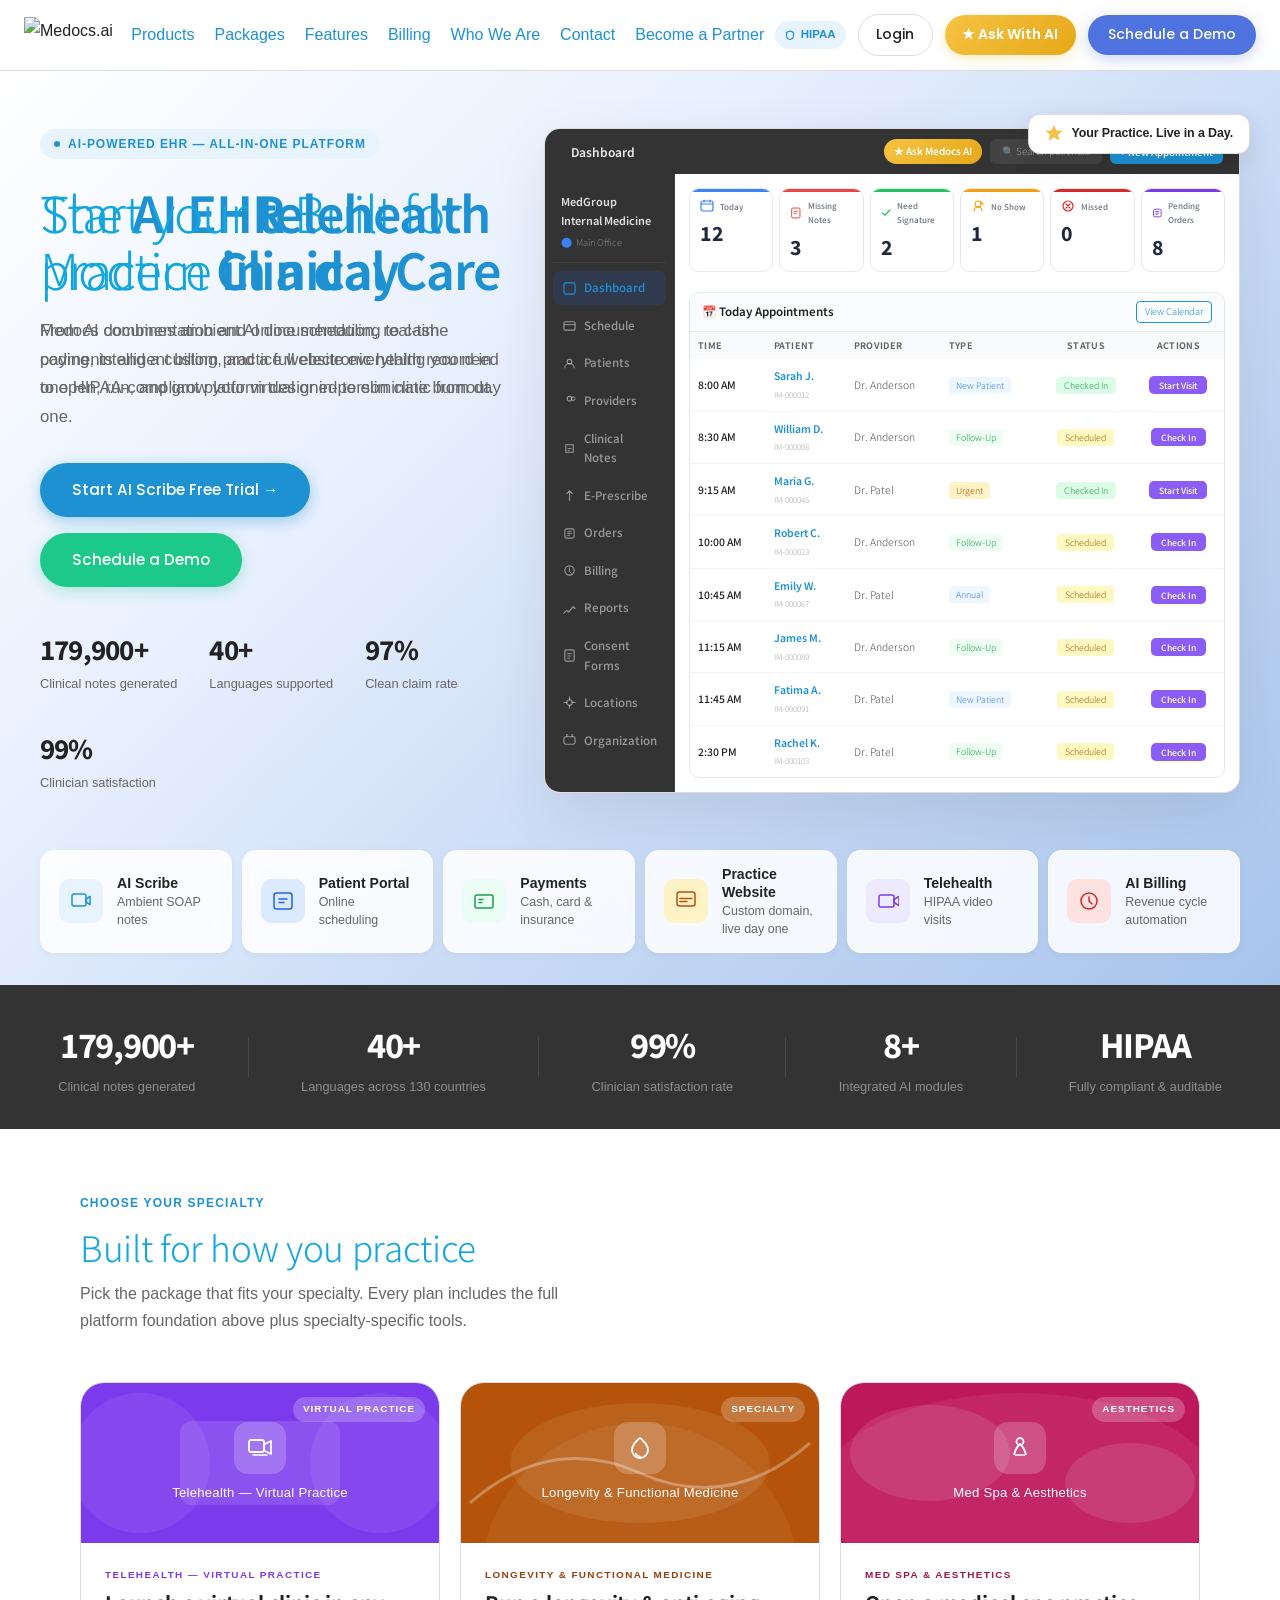
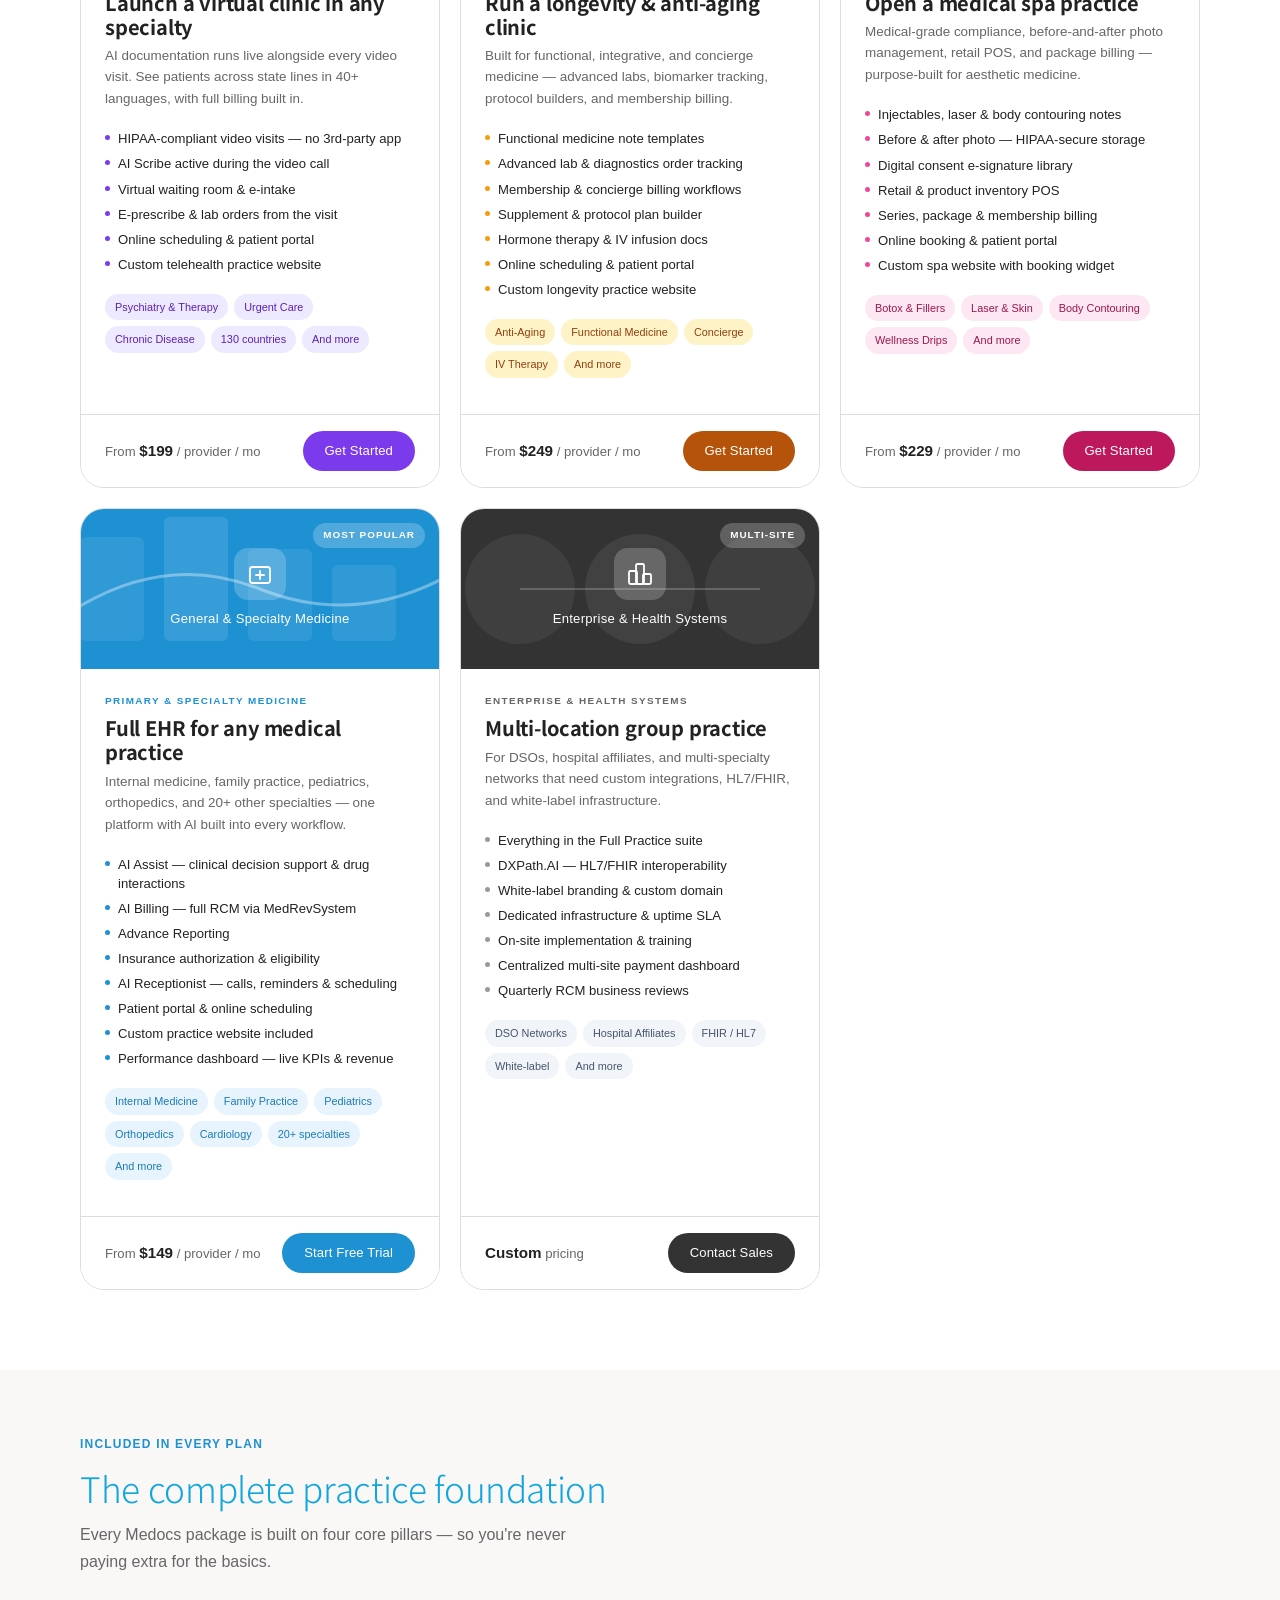
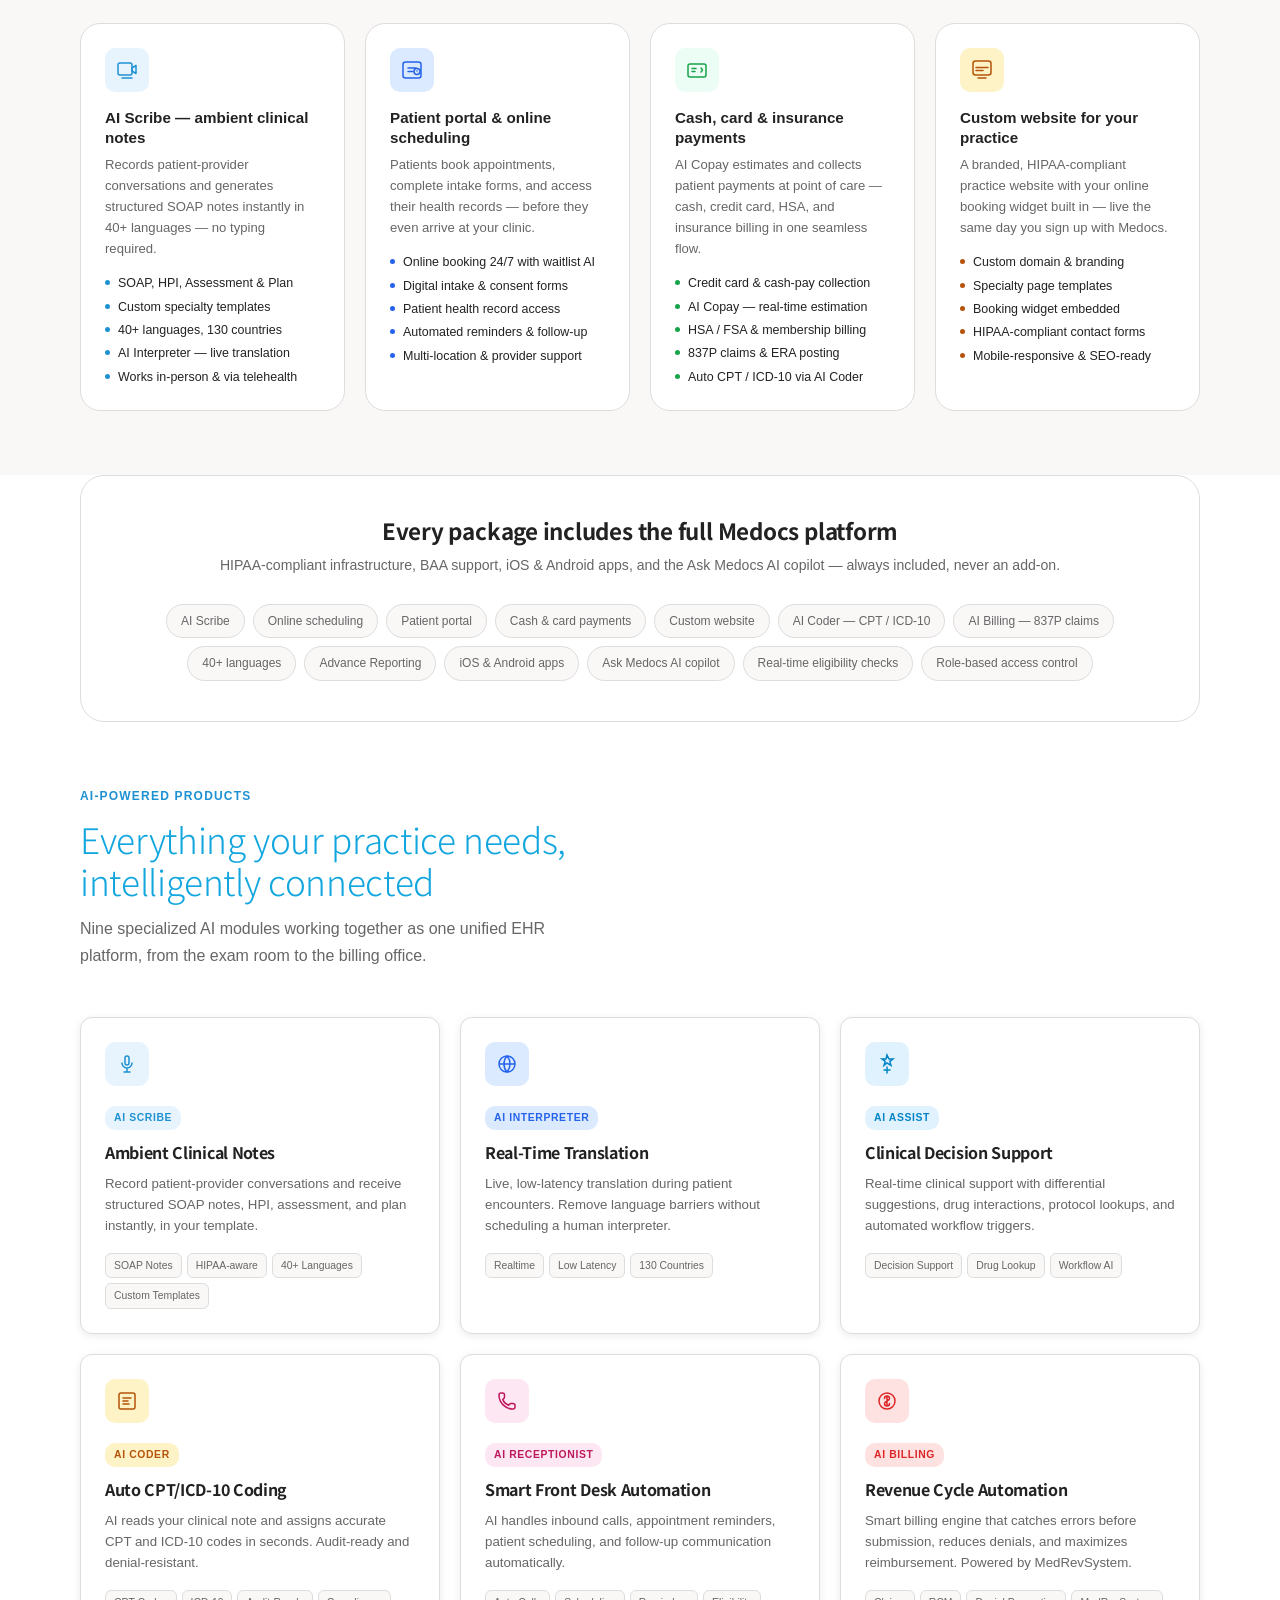
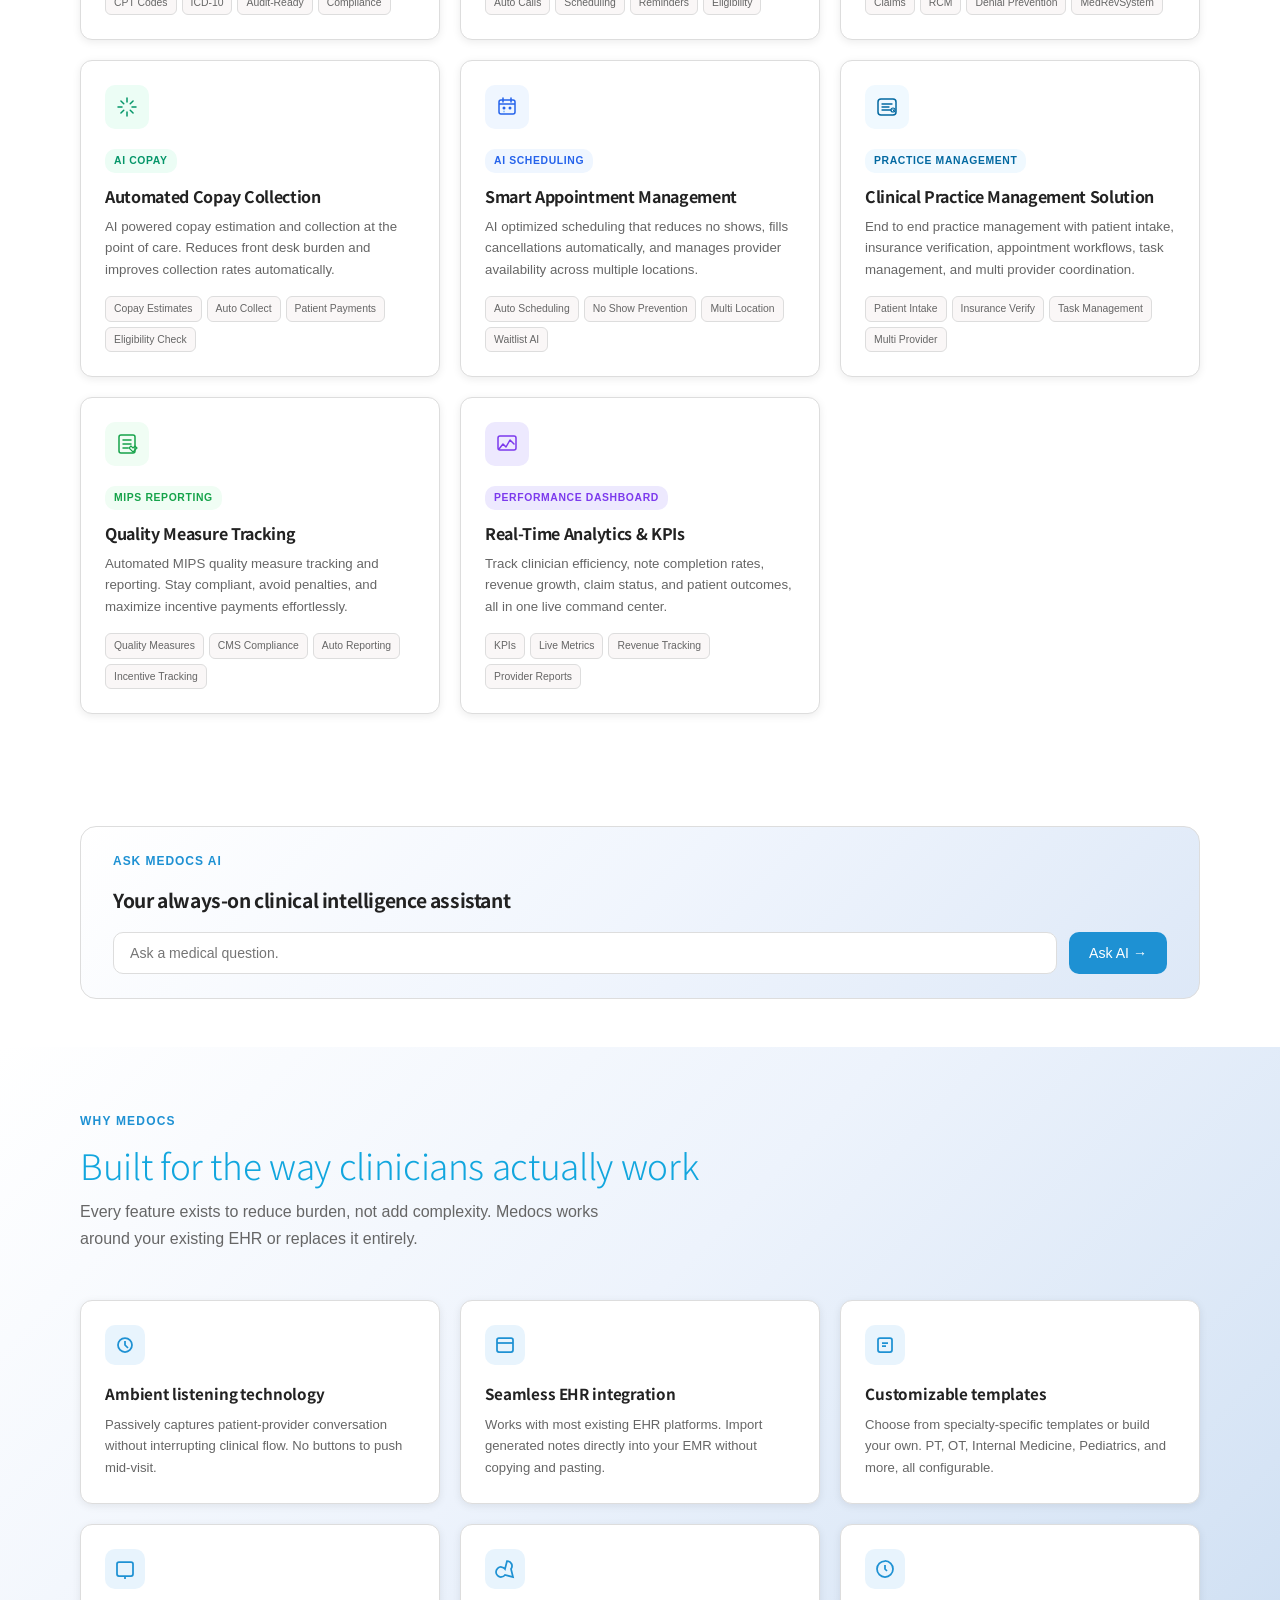
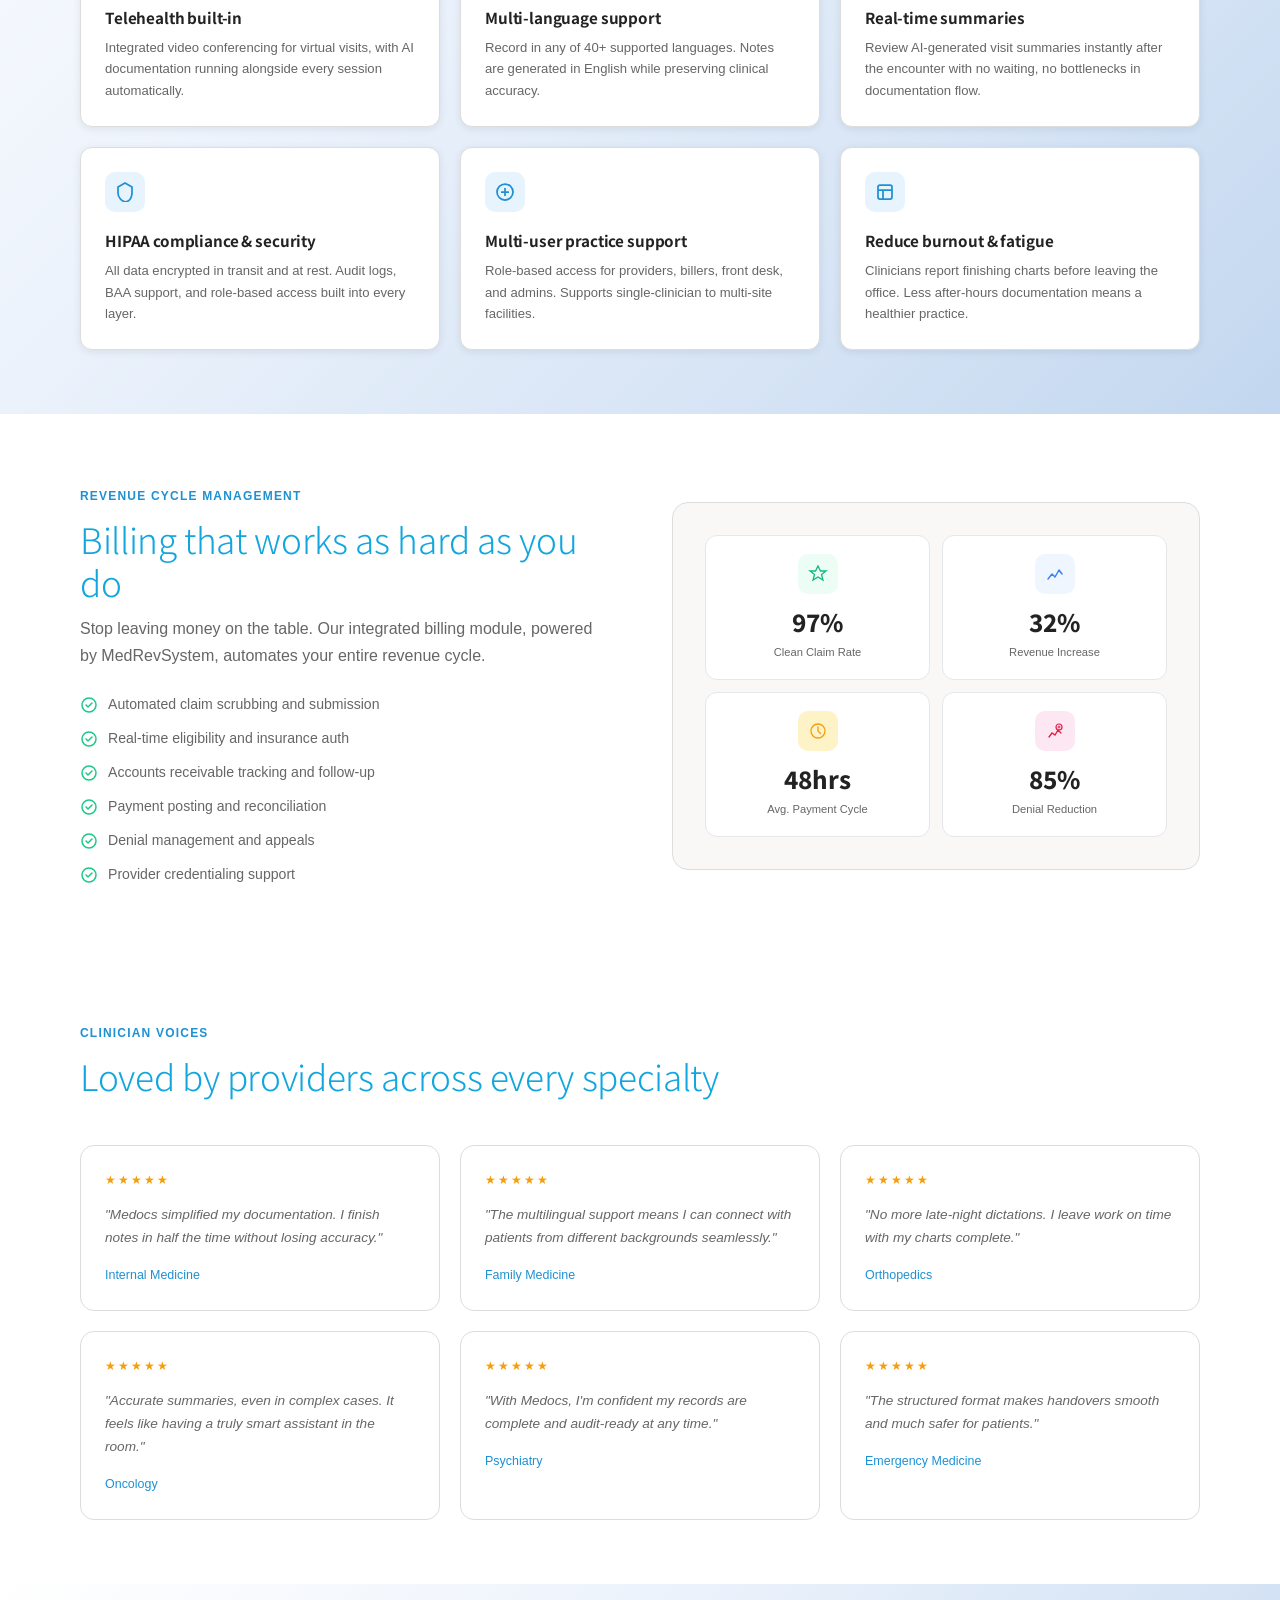
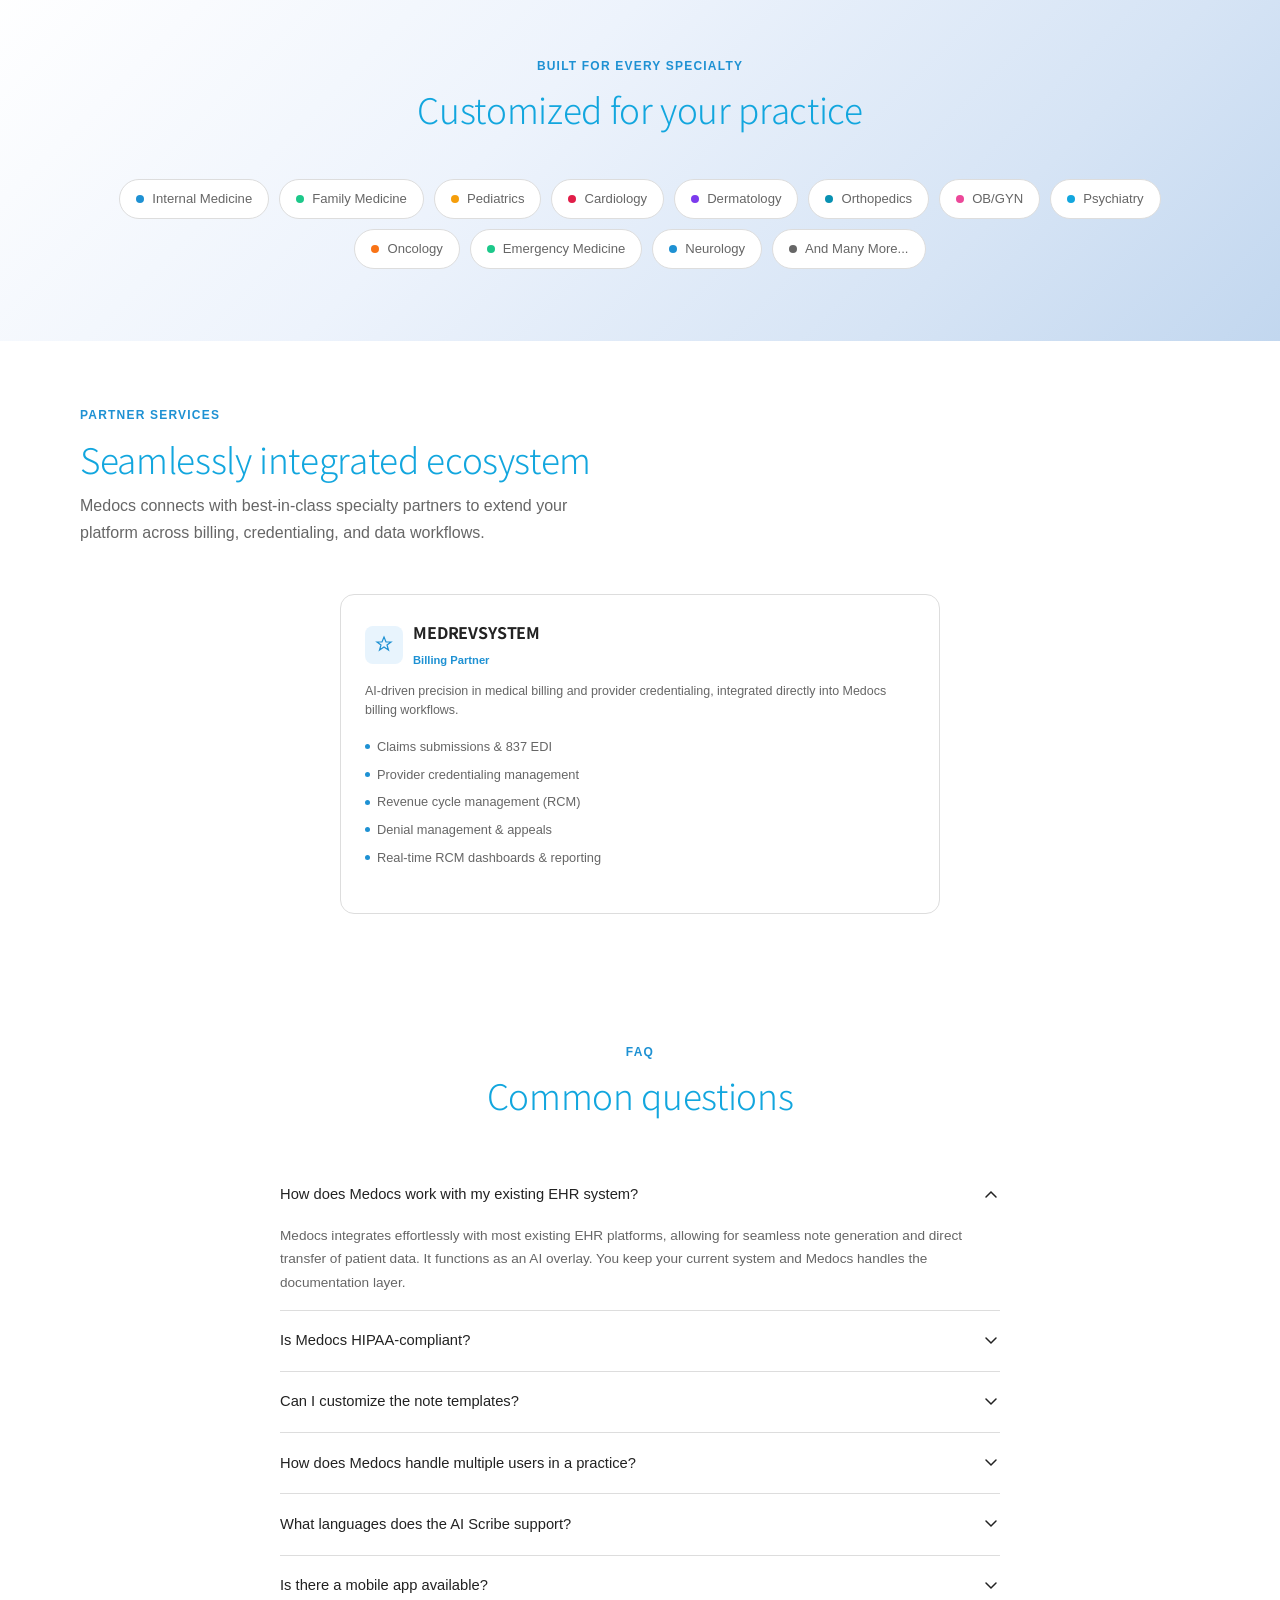
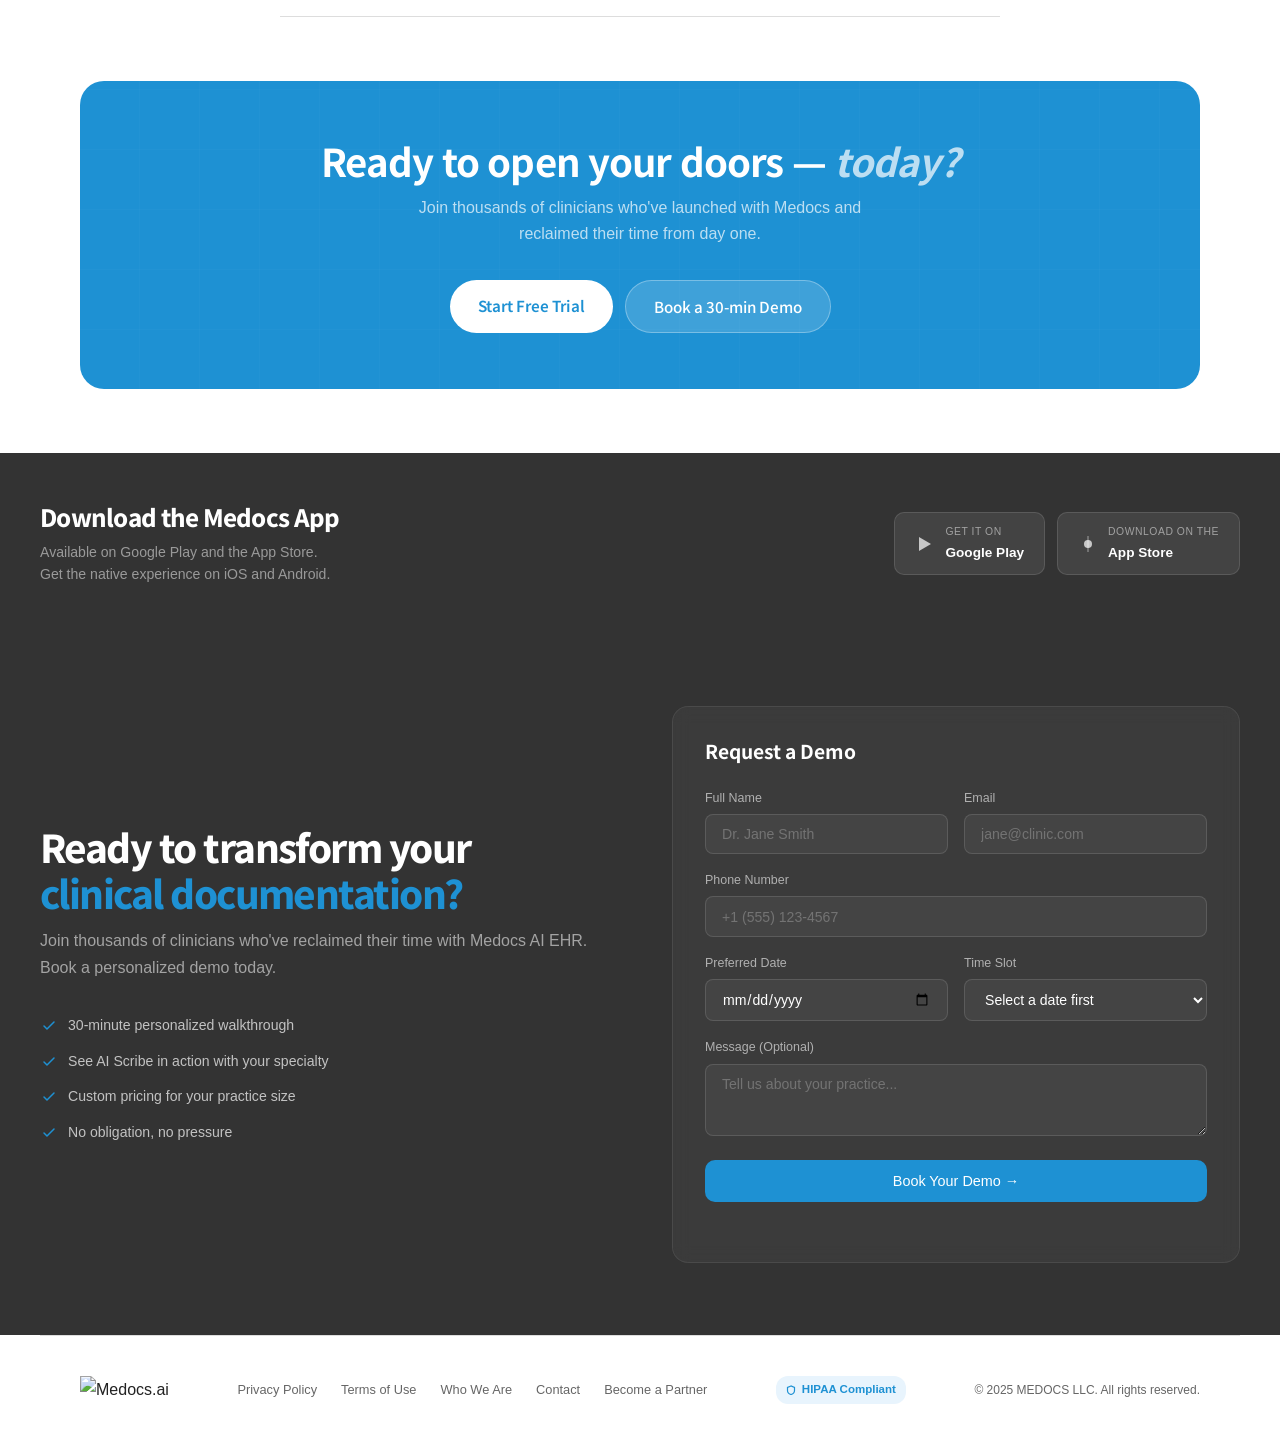
==== commit f00cf077: "Make navbar fixed/sticky at top while scrolling - Changed nav from position:sticky to position:fixed" ====
--- a/Medocs Website/index.html
+++ b/Medocs Website/index.html
@@ -23,14 +23,14 @@
   --white:#ffffff;--accent:#4e73df;--accent-light:#1e91d3;
   --success:#1cc88a;--gold:#f59e0b;--rose:#e11d48;--purple:#7c3aed;--teal:#0891b2;
 }
-html{scroll-behavior:smooth;overflow-x:hidden;}
-body{font-family:'Noto Sans JP',sans-serif;color:var(--dark);background:var(--white);-webkit-font-smoothing:antialiased;font-weight:300;overflow-x:hidden;}
+html{scroll-behavior:smooth;overflow:clip;}
+body{font-family:'Noto Sans JP',sans-serif;color:var(--dark);background:var(--white);-webkit-font-smoothing:antialiased;font-weight:300;overflow-x:clip;padding-top:56px;}
 a{text-decoration:none;color:inherit;}
 ul{list-style:none;}
 img{max-width:100%;height:auto;}
 
 /* NAV */
-.nav{display:flex;align-items:center;justify-content:space-between;padding:0.875rem 1.5rem;border-bottom:1px solid var(--border);position:sticky;top:0;background:rgba(255,255,255,0.97);backdrop-filter:blur(12px);z-index:100;}
+.nav{display:flex;align-items:center;justify-content:space-between;padding:0.875rem 1.5rem;border-bottom:1px solid var(--border);position:fixed;top:0;left:0;right:0;background:rgba(255,255,255,0.97);backdrop-filter:blur(12px);-webkit-backdrop-filter:blur(12px);z-index:100;}
 .nav-logo{display:flex;align-items:center;gap:0;margin-right:0.5rem;}
 .nav-logo img{height:36px;}
 .nav-links{display:flex;align-items:center;gap:1.25rem;}
@@ -396,12 +396,12 @@
         </div>
         <div class="hero-slide">
           <h1>Start your <em>telehealth</em><br>practice <em>in a day</em></h1>
-          <p class="hero-sub">From AI documentation and online scheduling to cash payments and a custom practice website — everything you need to open, run, and grow your virtual or in-person clinic from day one.</p>
-        </div>
-        <div class="hero-slide">
+          <p class="hero-sub">From AI documentation and online scheduling to cash payments and a custom practice website everything you need to open, run, and grow your virtual or in-person clinic from day one.</p>
+        </div>
+        <!-- <div class="hero-slide">
           <h1>Start your <em>practice</em><br><em>in a day</em></h1>
           <p class="hero-sub">From AI documentation and online scheduling to cash payments and a custom practice website — everything you need to open, run, and grow your clinic from day one.</p>
-        </div>
+        </div> -->
       </div>
       <div class="hero-actions">
         <a class="btn-hero btn-hero-primary" href="https://app.medocs.ai/sign-up">Start AI Scribe Free Trial &rarr;</a>
@@ -678,79 +678,6 @@
   <div class="stat-item"><div class="stat-num">HIPAA</div><div class="stat-label">Fully compliant &amp; auditable</div></div>
 </div>
 
-<!-- PLATFORM FOUNDATION -->
-<div class="platform-foundation-section" id="platform">
-  <div style="max-width:1200px;margin:0 auto;padding:4rem 2.5rem;">
-    <div class="section-header">
-      <div class="section-eyebrow">Included in Every Plan</div>
-      <div class="section-title">The complete practice foundation</div>
-      <div class="section-sub">Every Medocs package is built on four core pillars — so you're never paying extra for the basics.</div>
-    </div>
-    <div class="platform-foundation-grid">
-
-      <div class="platform-fdn-card">
-        <div class="platform-fdn-icon" style="background:var(--blue-light);">
-          <svg width="22" height="22" viewBox="0 0 22 22" fill="none"><path d="M2 6C2 4.9 2.9 4 4 4h10c1.1 0 2 .9 2 2v8c0 1.1-.9 2-2 2H4c-1.1 0-2-.9-2-2V6z" stroke="var(--blue)" stroke-width="1.5" fill="none"/><path d="M16 9l4-2.5v8L16 12V9z" stroke="var(--blue)" stroke-width="1.5" fill="none" stroke-linejoin="round"/><path d="M6 19h10" stroke="var(--blue)" stroke-width="1.5" stroke-linecap="round"/></svg>
-        </div>
-        <div class="platform-fdn-name">AI Scribe &mdash; ambient clinical notes</div>
-        <div class="platform-fdn-desc">Records patient-provider conversations and generates structured SOAP notes instantly in 40+ languages — no typing required.</div>
-        <div class="platform-fdn-feats">
-          <div class="pfdn-feat"><span class="pfdn-dot" style="background:var(--blue);"></span>SOAP, HPI, Assessment &amp; Plan</div>
-          <div class="pfdn-feat"><span class="pfdn-dot" style="background:var(--blue);"></span>Custom specialty templates</div>
-          <div class="pfdn-feat"><span class="pfdn-dot" style="background:var(--blue);"></span>40+ languages, 130 countries</div>
-          <div class="pfdn-feat"><span class="pfdn-dot" style="background:var(--blue);"></span>AI Interpreter — live translation</div>
-          <div class="pfdn-feat"><span class="pfdn-dot" style="background:var(--blue);"></span>Works in-person &amp; via telehealth</div>
-        </div>
-      </div>
-
-      <div class="platform-fdn-card">
-        <div class="platform-fdn-icon" style="background:#dbeafe;">
-          <svg width="22" height="22" viewBox="0 0 22 22" fill="none"><rect x="2" y="3" width="18" height="16" rx="2.5" stroke="#2563eb" stroke-width="1.5" fill="none"/><path d="M7 9h8M7 12.5h5" stroke="#2563eb" stroke-width="1.5" stroke-linecap="round"/><circle cx="16" cy="12.5" r="3" fill="#dbeafe" stroke="#2563eb" stroke-width="1.5"/><path d="M16 11.5v1l.5.5" stroke="#2563eb" stroke-width="1" stroke-linecap="round"/></svg>
-        </div>
-        <div class="platform-fdn-name">Patient portal &amp; online scheduling</div>
-        <div class="platform-fdn-desc">Patients book appointments, complete intake forms, and access their health records — before they even arrive at your clinic.</div>
-        <div class="platform-fdn-feats">
-          <div class="pfdn-feat"><span class="pfdn-dot" style="background:#2563eb;"></span>Online booking 24/7 with waitlist AI</div>
-          <div class="pfdn-feat"><span class="pfdn-dot" style="background:#2563eb;"></span>Digital intake &amp; consent forms</div>
-          <div class="pfdn-feat"><span class="pfdn-dot" style="background:#2563eb;"></span>Patient health record access</div>
-          <div class="pfdn-feat"><span class="pfdn-dot" style="background:#2563eb;"></span>Automated reminders &amp; follow-up</div>
-          <div class="pfdn-feat"><span class="pfdn-dot" style="background:#2563eb;"></span>Multi-location &amp; provider support</div>
-        </div>
-      </div>
-
-      <div class="platform-fdn-card">
-        <div class="platform-fdn-icon" style="background:#ecfdf5;">
-          <svg width="22" height="22" viewBox="0 0 22 22" fill="none"><rect x="2" y="5" width="18" height="13" rx="2" stroke="#16a34a" stroke-width="1.5" fill="none"/><path d="M6 9.5h4M6 12.5h3" stroke="#16a34a" stroke-width="1.5" stroke-linecap="round"/><path d="M15 9l1.5 2L15 13" stroke="#16a34a" stroke-width="1.5" stroke-linecap="round" stroke-linejoin="round"/></svg>
-        </div>
-        <div class="platform-fdn-name">Cash, card &amp; insurance payments</div>
-        <div class="platform-fdn-desc">AI Copay estimates and collects patient payments at point of care — cash, credit card, HSA, and insurance billing in one seamless flow.</div>
-        <div class="platform-fdn-feats">
-          <div class="pfdn-feat"><span class="pfdn-dot" style="background:#16a34a;"></span>Credit card &amp; cash-pay collection</div>
-          <div class="pfdn-feat"><span class="pfdn-dot" style="background:#16a34a;"></span>AI Copay — real-time estimation</div>
-          <div class="pfdn-feat"><span class="pfdn-dot" style="background:#16a34a;"></span>HSA / FSA &amp; membership billing</div>
-          <div class="pfdn-feat"><span class="pfdn-dot" style="background:#16a34a;"></span>837P claims &amp; ERA posting</div>
-          <div class="pfdn-feat"><span class="pfdn-dot" style="background:#16a34a;"></span>Auto CPT / ICD-10 via AI Coder</div>
-        </div>
-      </div>
-
-      <div class="platform-fdn-card">
-        <div class="platform-fdn-icon" style="background:#fef3c7;">
-          <svg width="22" height="22" viewBox="0 0 22 22" fill="none"><rect x="2" y="2" width="18" height="14" rx="2.5" stroke="#b45309" stroke-width="1.5" fill="none"/><path d="M5 8.5h12M5 11.5h7" stroke="#b45309" stroke-width="1.5" stroke-linecap="round"/><path d="M7 19h8" stroke="#b45309" stroke-width="1.5" stroke-linecap="round"/></svg>
-        </div>
-        <div class="platform-fdn-name">Custom website for your practice</div>
-        <div class="platform-fdn-desc">A branded, HIPAA-compliant practice website with your online booking widget built in — live the same day you sign up with Medocs.</div>
-        <div class="platform-fdn-feats">
-          <div class="pfdn-feat"><span class="pfdn-dot" style="background:#b45309;"></span>Custom domain &amp; branding</div>
-          <div class="pfdn-feat"><span class="pfdn-dot" style="background:#b45309;"></span>Specialty page templates</div>
-          <div class="pfdn-feat"><span class="pfdn-dot" style="background:#b45309;"></span>Booking widget embedded</div>
-          <div class="pfdn-feat"><span class="pfdn-dot" style="background:#b45309;"></span>HIPAA-compliant contact forms</div>
-          <div class="pfdn-feat"><span class="pfdn-dot" style="background:#b45309;"></span>Mobile-responsive &amp; SEO-ready</div>
-        </div>
-      </div>
-
-    </div>
-  </div>
-</div>
 
 <!-- SPECIALTY PACKAGES -->
 <div class="packages-bg" id="packages">
@@ -943,6 +870,82 @@
   </div>
 </div>
 
+<!-- PLATFORM FOUNDATION -->
+<div class="platform-foundation-section" id="platform">
+  <div style="max-width:1200px;margin:0 auto;padding:4rem 2.5rem;">
+    <div class="section-header">
+      <div class="section-eyebrow">Included in Every Plan</div>
+      <div class="section-title">The complete practice foundation</div>
+      <div class="section-sub">Every Medocs package is built on four core pillars — so you're never paying extra for the basics.</div>
+    </div>
+    <div class="platform-foundation-grid">
+
+      <div class="platform-fdn-card">
+        <div class="platform-fdn-icon" style="background:var(--blue-light);">
+          <svg width="22" height="22" viewBox="0 0 22 22" fill="none"><path d="M2 6C2 4.9 2.9 4 4 4h10c1.1 0 2 .9 2 2v8c0 1.1-.9 2-2 2H4c-1.1 0-2-.9-2-2V6z" stroke="var(--blue)" stroke-width="1.5" fill="none"/><path d="M16 9l4-2.5v8L16 12V9z" stroke="var(--blue)" stroke-width="1.5" fill="none" stroke-linejoin="round"/><path d="M6 19h10" stroke="var(--blue)" stroke-width="1.5" stroke-linecap="round"/></svg>
+        </div>
+        <div class="platform-fdn-name">AI Scribe &mdash; ambient clinical notes</div>
+        <div class="platform-fdn-desc">Records patient-provider conversations and generates structured SOAP notes instantly in 40+ languages — no typing required.</div>
+        <div class="platform-fdn-feats">
+          <div class="pfdn-feat"><span class="pfdn-dot" style="background:var(--blue);"></span>SOAP, HPI, Assessment &amp; Plan</div>
+          <div class="pfdn-feat"><span class="pfdn-dot" style="background:var(--blue);"></span>Custom specialty templates</div>
+          <div class="pfdn-feat"><span class="pfdn-dot" style="background:var(--blue);"></span>40+ languages, 130 countries</div>
+          <div class="pfdn-feat"><span class="pfdn-dot" style="background:var(--blue);"></span>AI Interpreter — live translation</div>
+          <div class="pfdn-feat"><span class="pfdn-dot" style="background:var(--blue);"></span>Works in-person &amp; via telehealth</div>
+        </div>
+      </div>
+
+      <div class="platform-fdn-card">
+        <div class="platform-fdn-icon" style="background:#dbeafe;">
+          <svg width="22" height="22" viewBox="0 0 22 22" fill="none"><rect x="2" y="3" width="18" height="16" rx="2.5" stroke="#2563eb" stroke-width="1.5" fill="none"/><path d="M7 9h8M7 12.5h5" stroke="#2563eb" stroke-width="1.5" stroke-linecap="round"/><circle cx="16" cy="12.5" r="3" fill="#dbeafe" stroke="#2563eb" stroke-width="1.5"/><path d="M16 11.5v1l.5.5" stroke="#2563eb" stroke-width="1" stroke-linecap="round"/></svg>
+        </div>
+        <div class="platform-fdn-name">Patient portal &amp; online scheduling</div>
+        <div class="platform-fdn-desc">Patients book appointments, complete intake forms, and access their health records — before they even arrive at your clinic.</div>
+        <div class="platform-fdn-feats">
+          <div class="pfdn-feat"><span class="pfdn-dot" style="background:#2563eb;"></span>Online booking 24/7 with waitlist AI</div>
+          <div class="pfdn-feat"><span class="pfdn-dot" style="background:#2563eb;"></span>Digital intake &amp; consent forms</div>
+          <div class="pfdn-feat"><span class="pfdn-dot" style="background:#2563eb;"></span>Patient health record access</div>
+          <div class="pfdn-feat"><span class="pfdn-dot" style="background:#2563eb;"></span>Automated reminders &amp; follow-up</div>
+          <div class="pfdn-feat"><span class="pfdn-dot" style="background:#2563eb;"></span>Multi-location &amp; provider support</div>
+        </div>
+      </div>
+
+      <div class="platform-fdn-card">
+        <div class="platform-fdn-icon" style="background:#ecfdf5;">
+          <svg width="22" height="22" viewBox="0 0 22 22" fill="none"><rect x="2" y="5" width="18" height="13" rx="2" stroke="#16a34a" stroke-width="1.5" fill="none"/><path d="M6 9.5h4M6 12.5h3" stroke="#16a34a" stroke-width="1.5" stroke-linecap="round"/><path d="M15 9l1.5 2L15 13" stroke="#16a34a" stroke-width="1.5" stroke-linecap="round" stroke-linejoin="round"/></svg>
+        </div>
+        <div class="platform-fdn-name">Cash, card &amp; insurance payments</div>
+        <div class="platform-fdn-desc">AI Copay estimates and collects patient payments at point of care — cash, credit card, HSA, and insurance billing in one seamless flow.</div>
+        <div class="platform-fdn-feats">
+          <div class="pfdn-feat"><span class="pfdn-dot" style="background:#16a34a;"></span>Credit card &amp; cash-pay collection</div>
+          <div class="pfdn-feat"><span class="pfdn-dot" style="background:#16a34a;"></span>AI Copay — real-time estimation</div>
+          <div class="pfdn-feat"><span class="pfdn-dot" style="background:#16a34a;"></span>HSA / FSA &amp; membership billing</div>
+          <div class="pfdn-feat"><span class="pfdn-dot" style="background:#16a34a;"></span>837P claims &amp; ERA posting</div>
+          <div class="pfdn-feat"><span class="pfdn-dot" style="background:#16a34a;"></span>Auto CPT / ICD-10 via AI Coder</div>
+        </div>
+      </div>
+
+      <div class="platform-fdn-card">
+        <div class="platform-fdn-icon" style="background:#fef3c7;">
+          <svg width="22" height="22" viewBox="0 0 22 22" fill="none"><rect x="2" y="2" width="18" height="14" rx="2.5" stroke="#b45309" stroke-width="1.5" fill="none"/><path d="M5 8.5h12M5 11.5h7" stroke="#b45309" stroke-width="1.5" stroke-linecap="round"/><path d="M7 19h8" stroke="#b45309" stroke-width="1.5" stroke-linecap="round"/></svg>
+        </div>
+        <div class="platform-fdn-name">Custom website for your practice</div>
+        <div class="platform-fdn-desc">A branded, HIPAA-compliant practice website with your online booking widget built in — live the same day you sign up with Medocs.</div>
+        <div class="platform-fdn-feats">
+          <div class="pfdn-feat"><span class="pfdn-dot" style="background:#b45309;"></span>Custom domain &amp; branding</div>
+          <div class="pfdn-feat"><span class="pfdn-dot" style="background:#b45309;"></span>Specialty page templates</div>
+          <div class="pfdn-feat"><span class="pfdn-dot" style="background:#b45309;"></span>Booking widget embedded</div>
+          <div class="pfdn-feat"><span class="pfdn-dot" style="background:#b45309;"></span>HIPAA-compliant contact forms</div>
+          <div class="pfdn-feat"><span class="pfdn-dot" style="background:#b45309;"></span>Mobile-responsive &amp; SEO-ready</div>
+        </div>
+      </div>
+
+    </div>
+  </div>
+</div>
+
+
+
 <!-- INCLUDED IN EVERY PACKAGE -->
 <div style="max-width:1200px;margin:0 auto;padding:0 2.5rem 4rem;">
   <div class="included-banner">
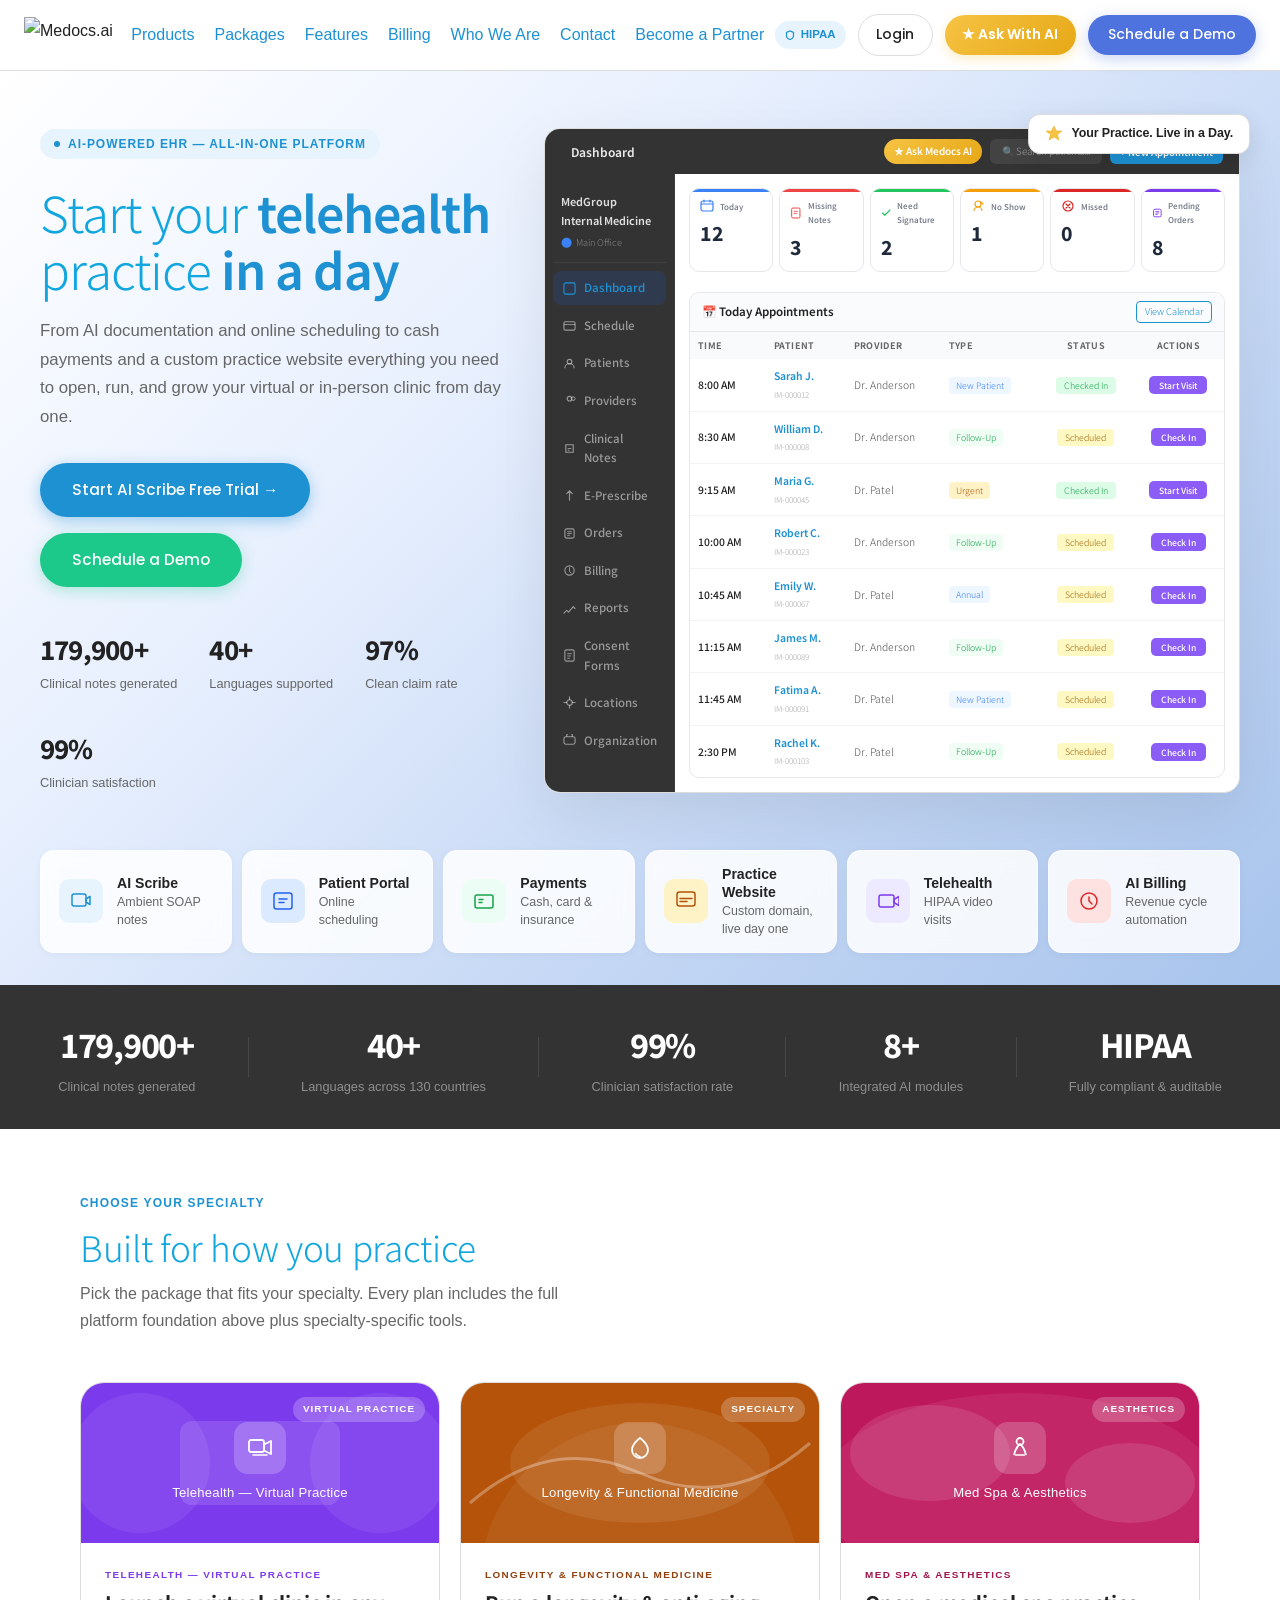
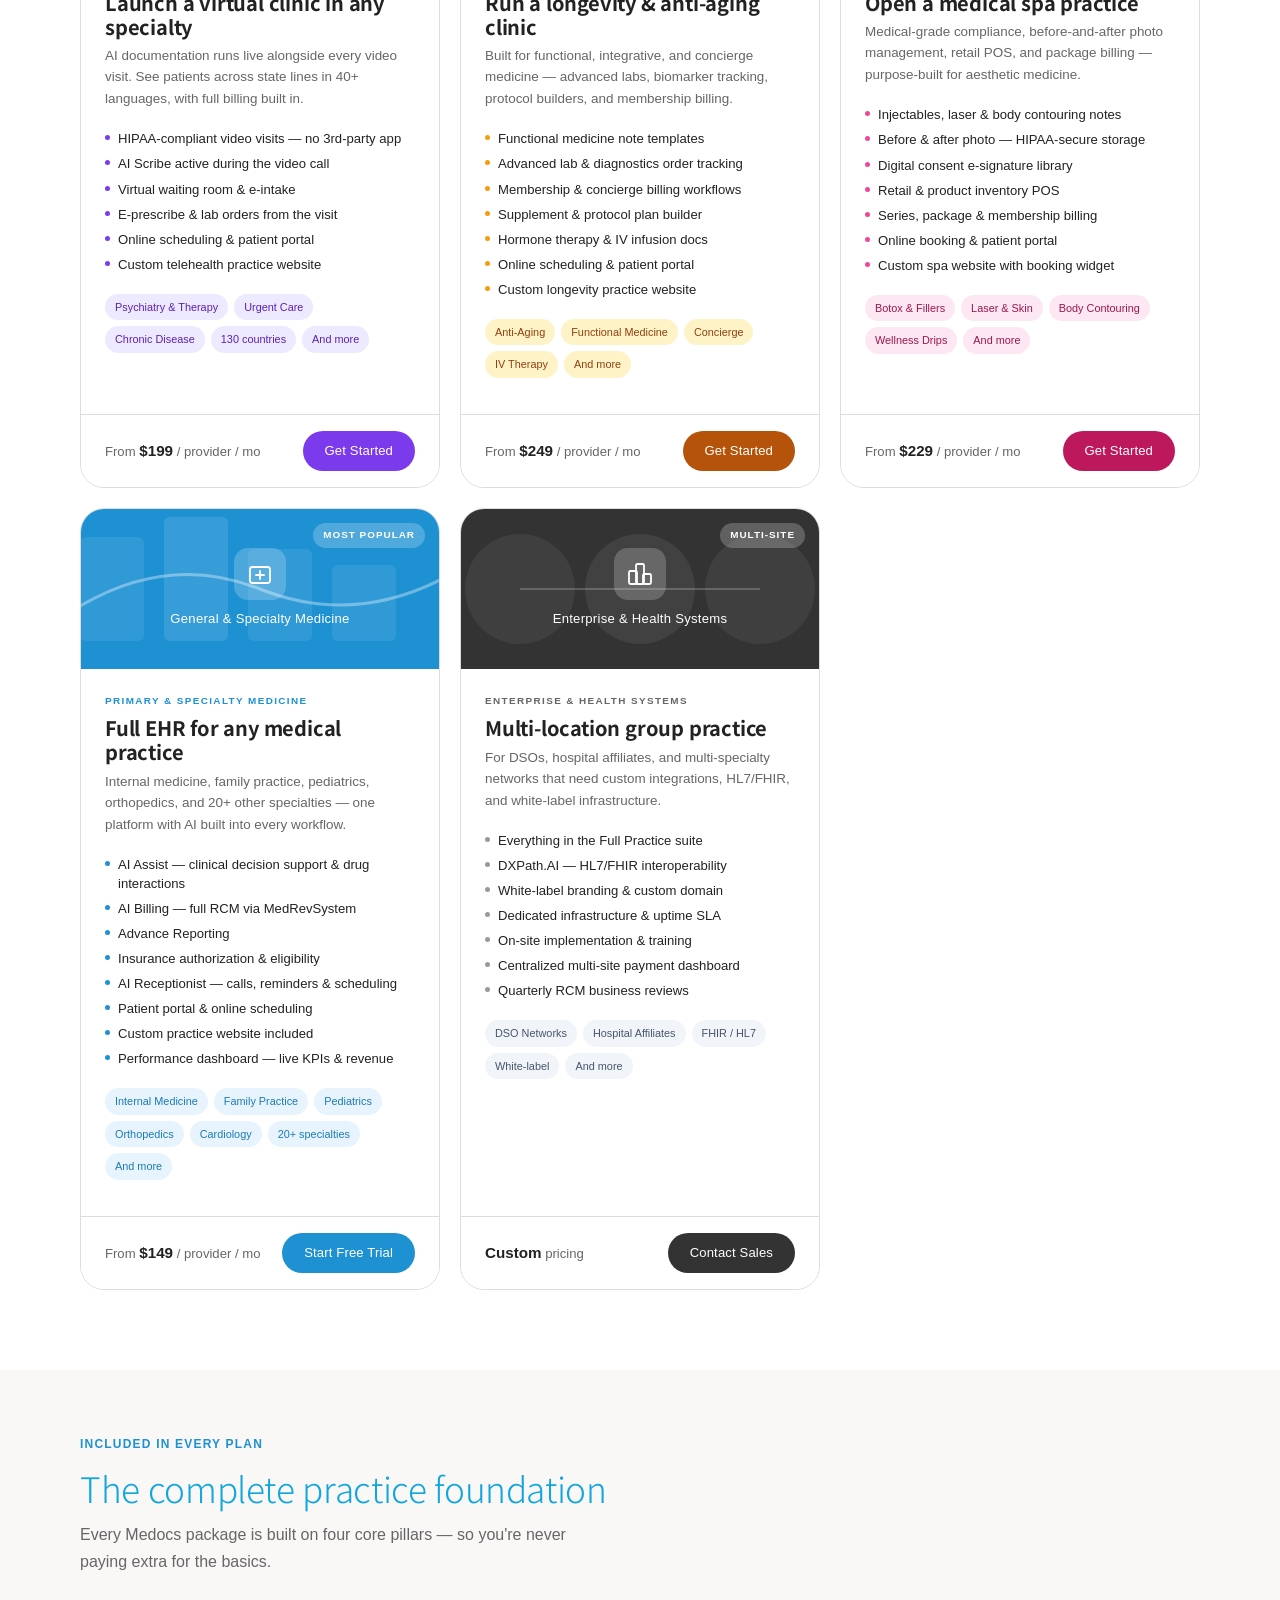
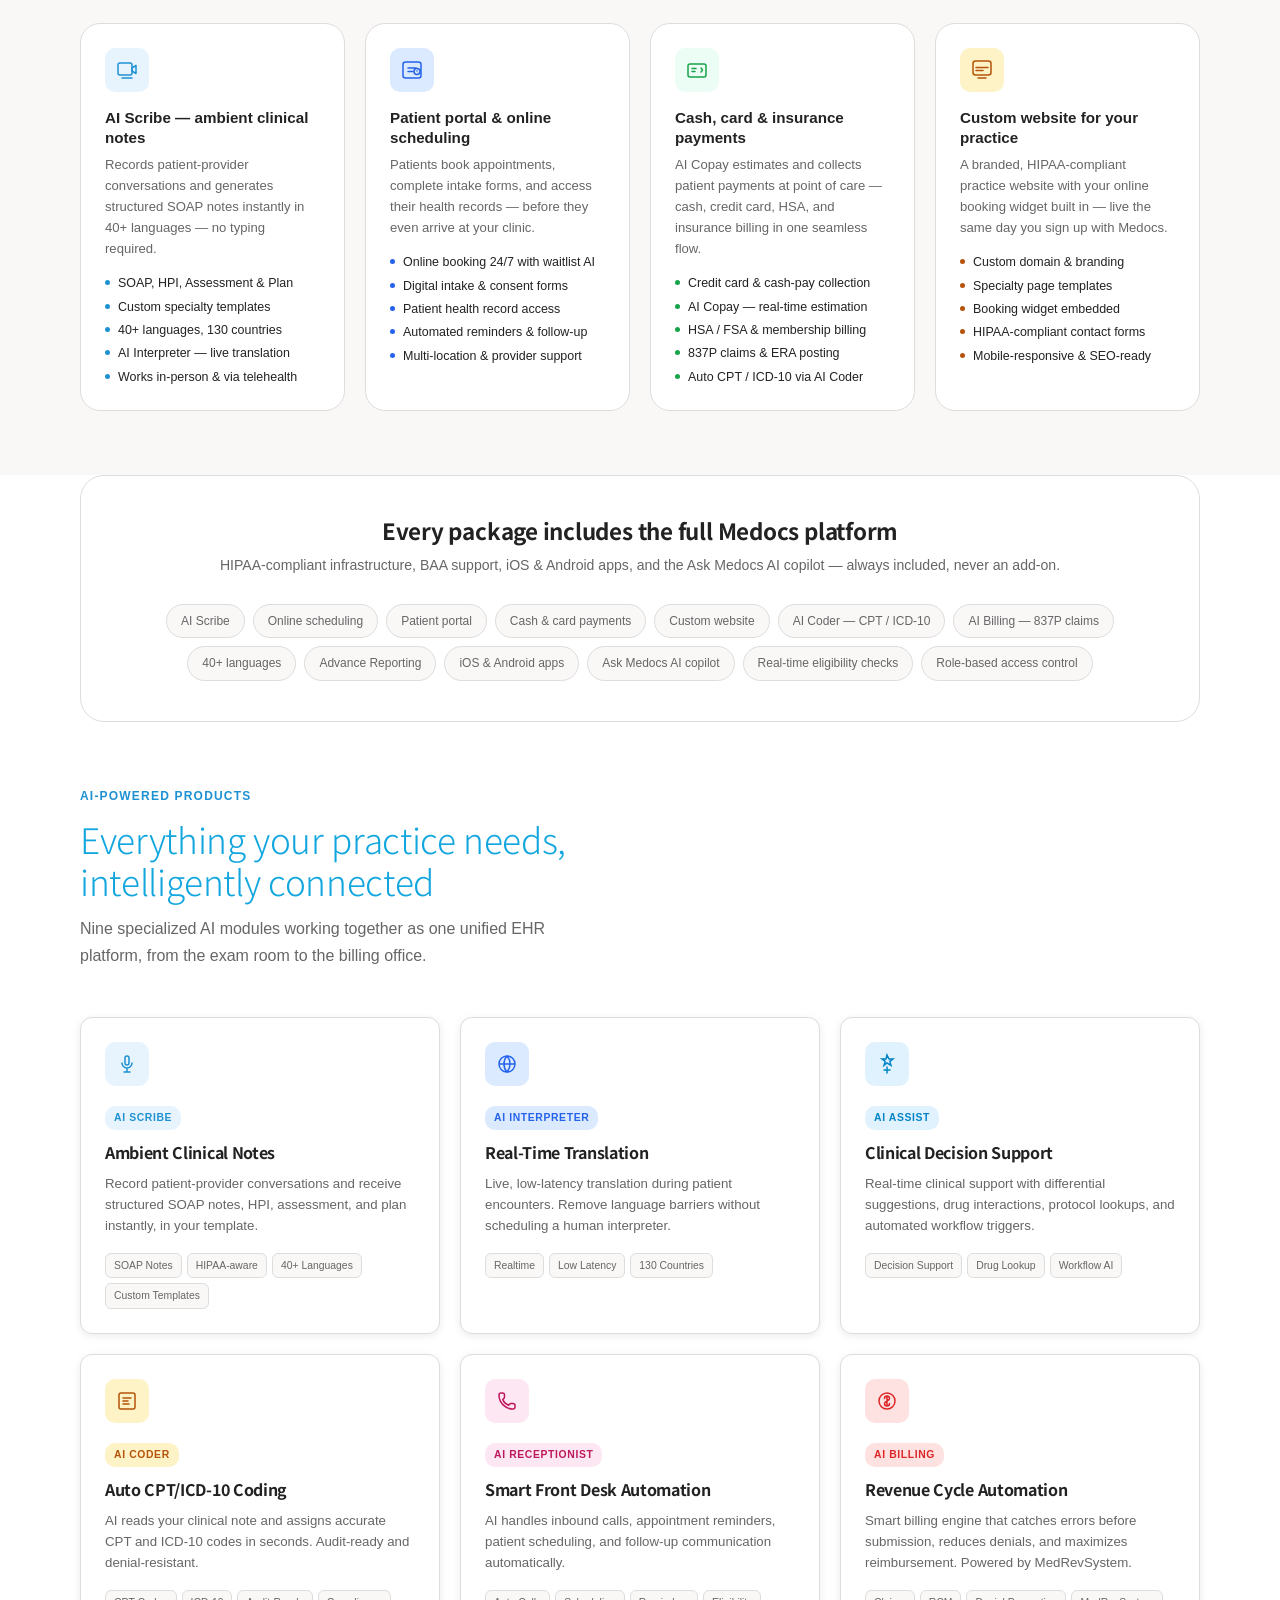
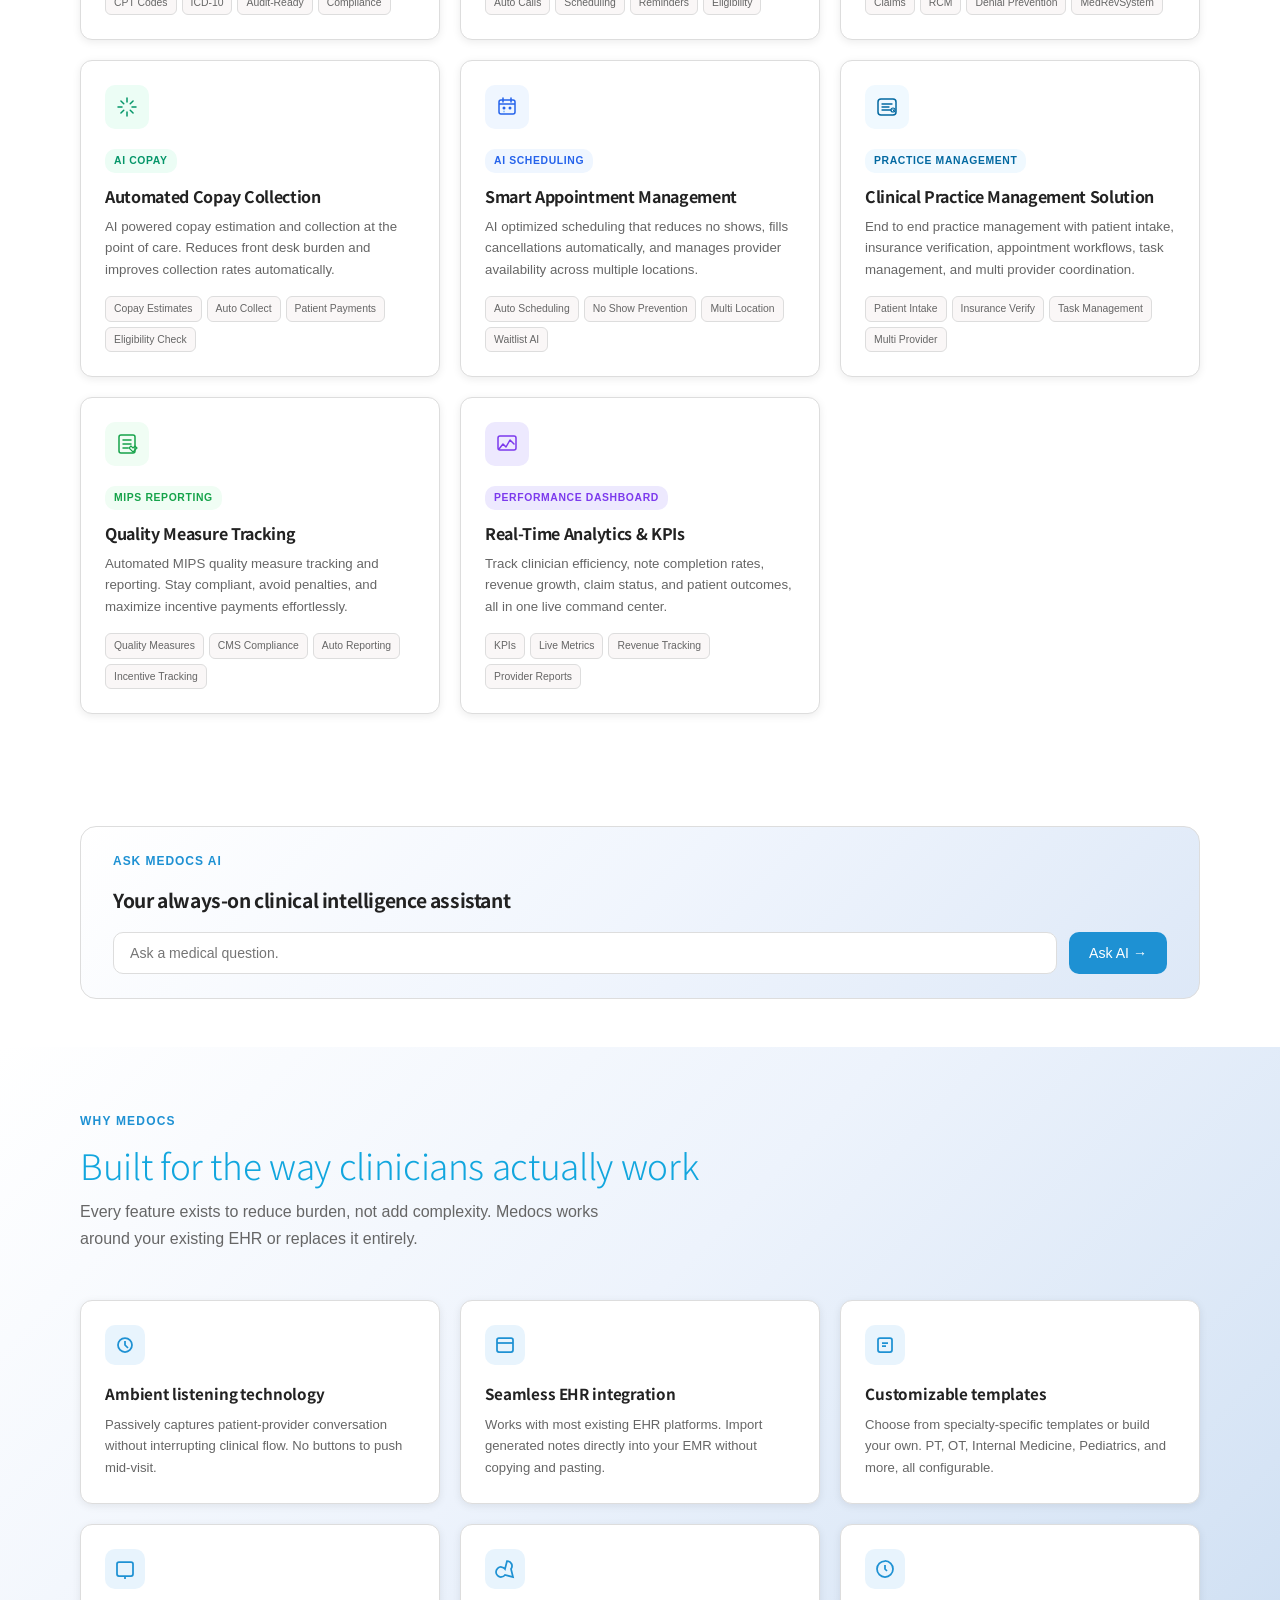
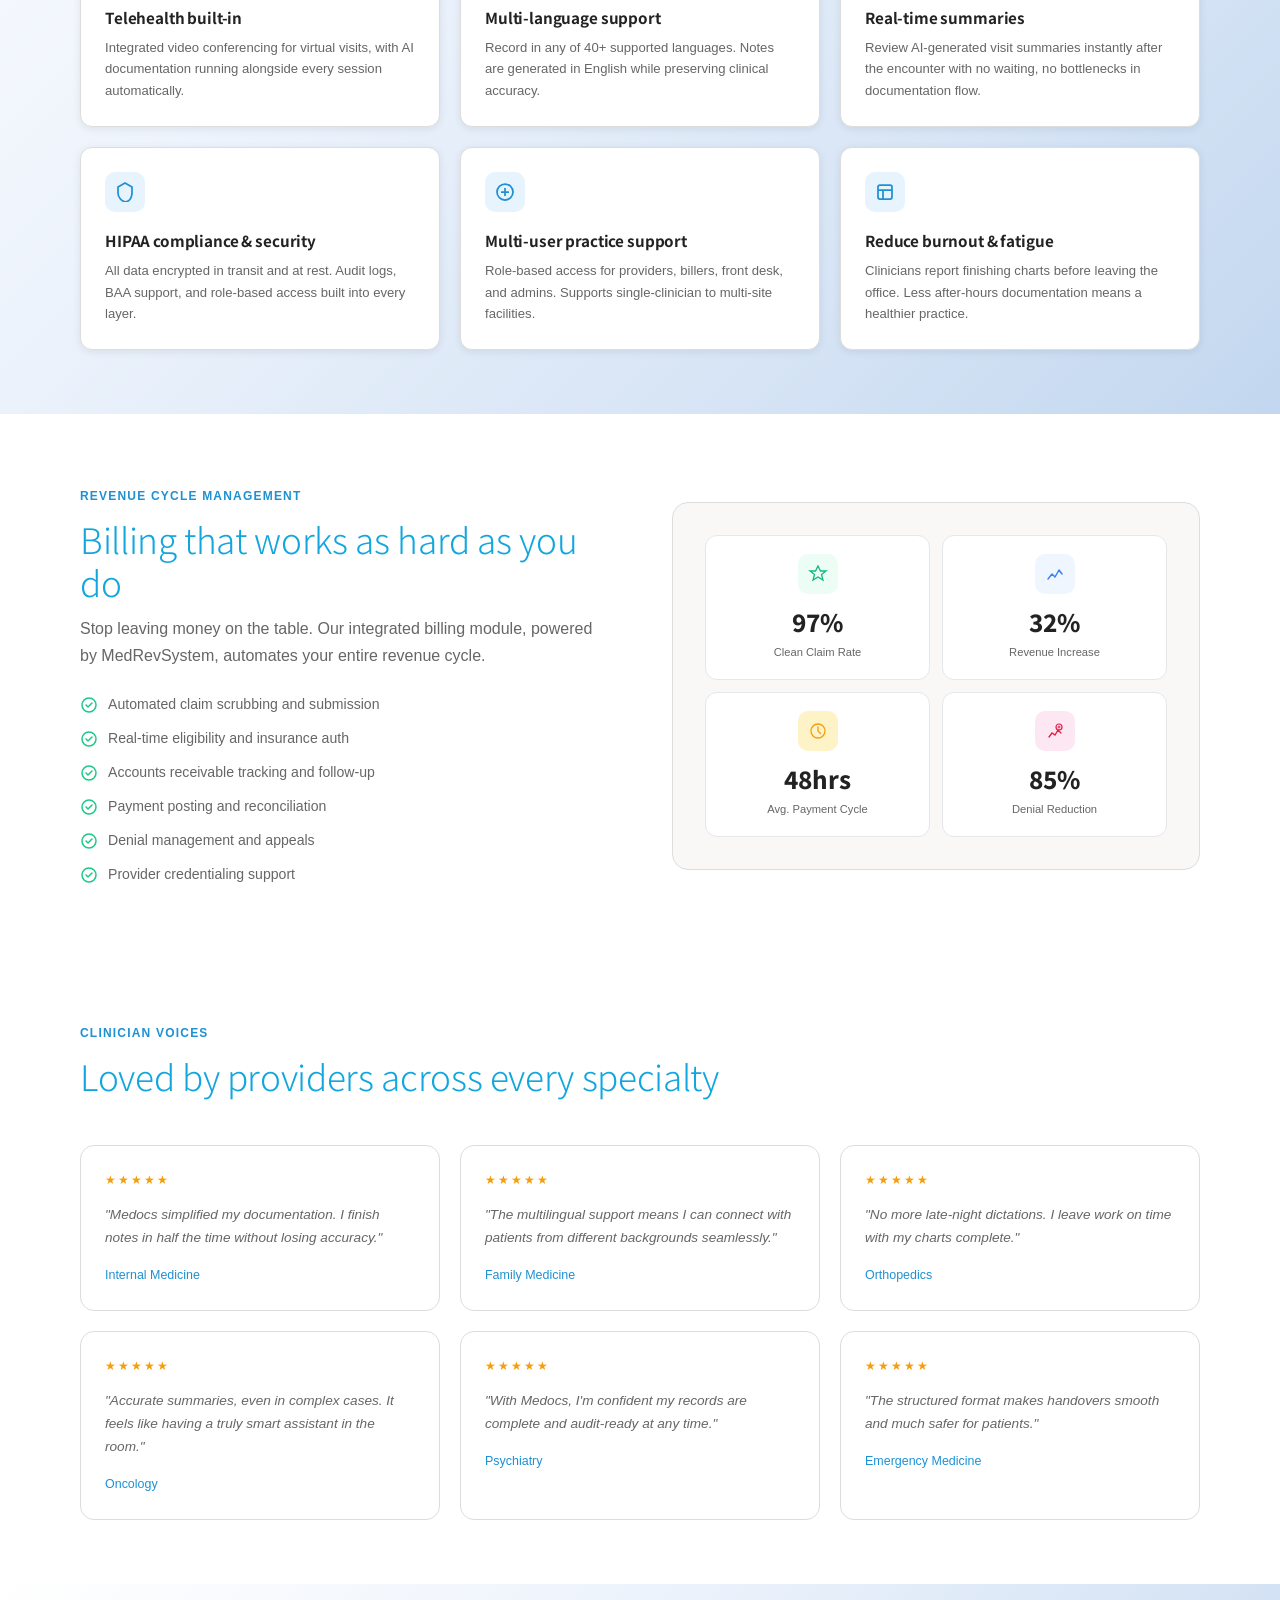
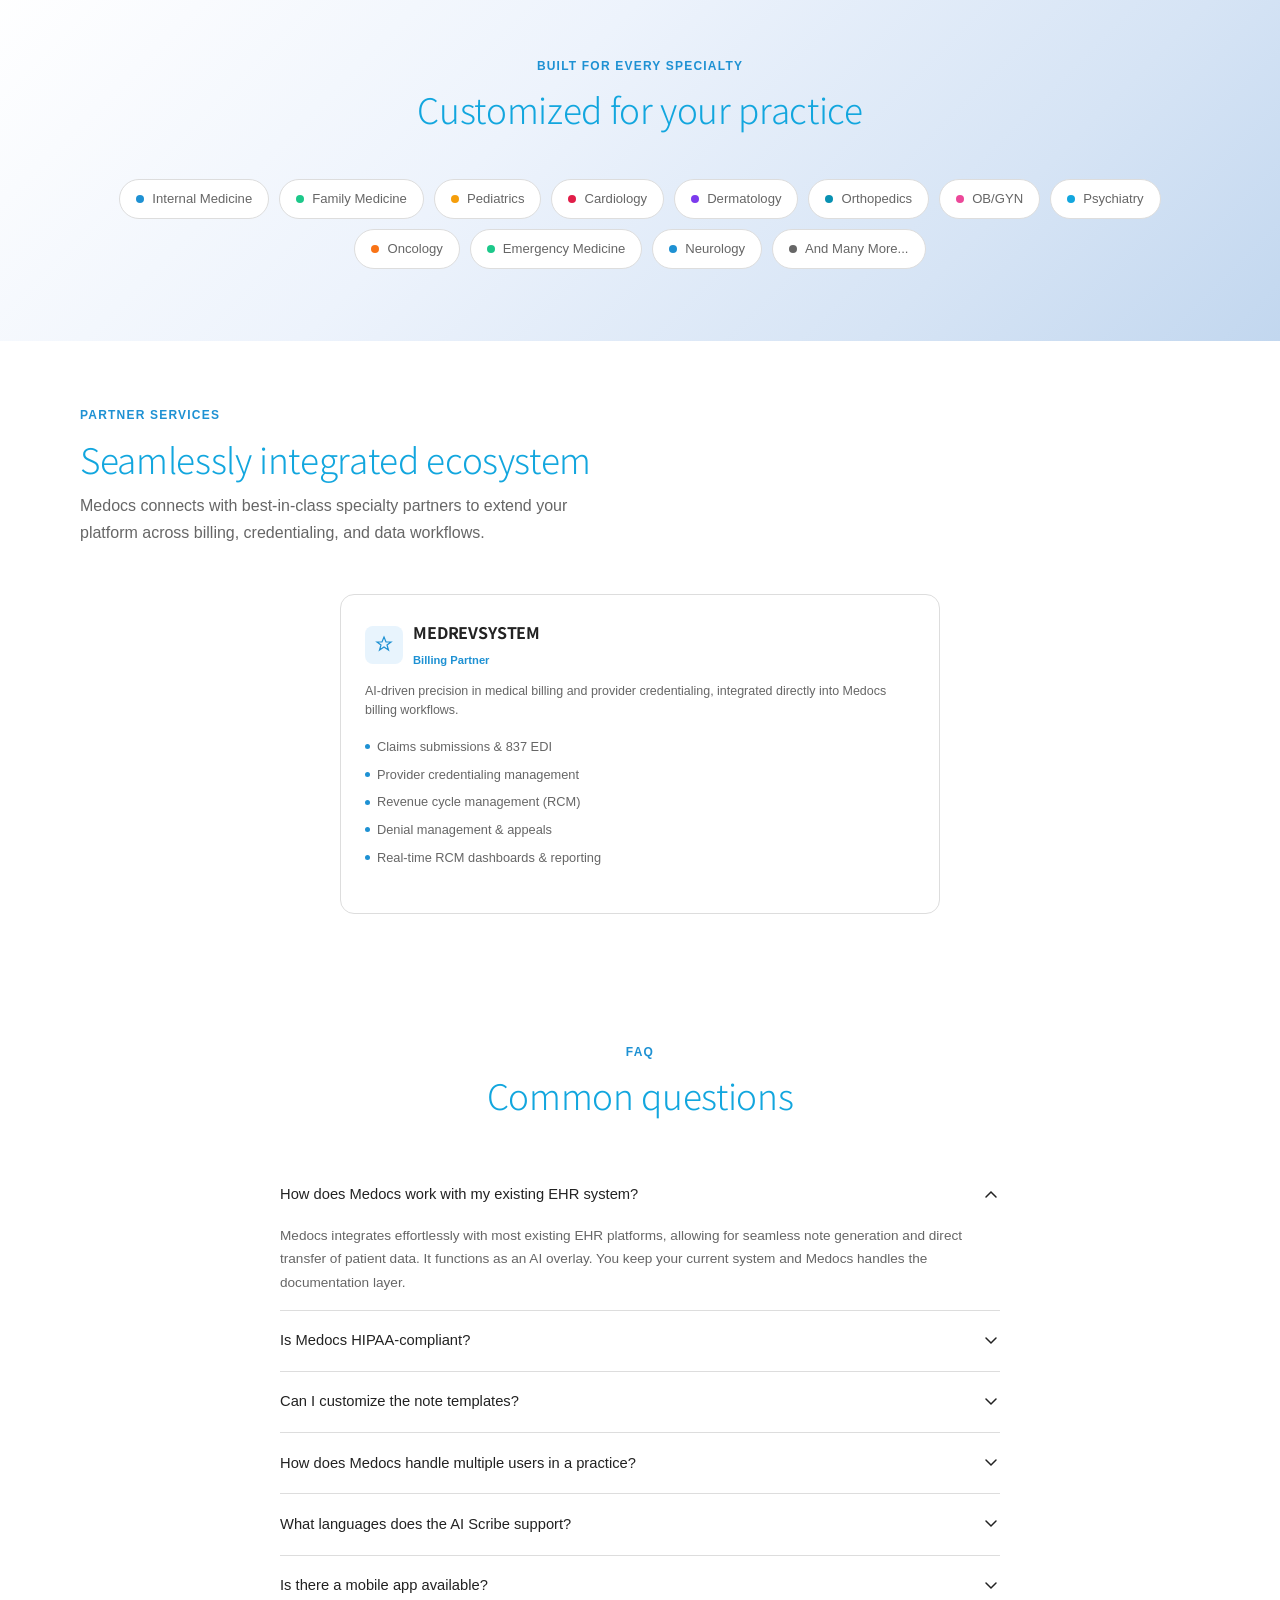
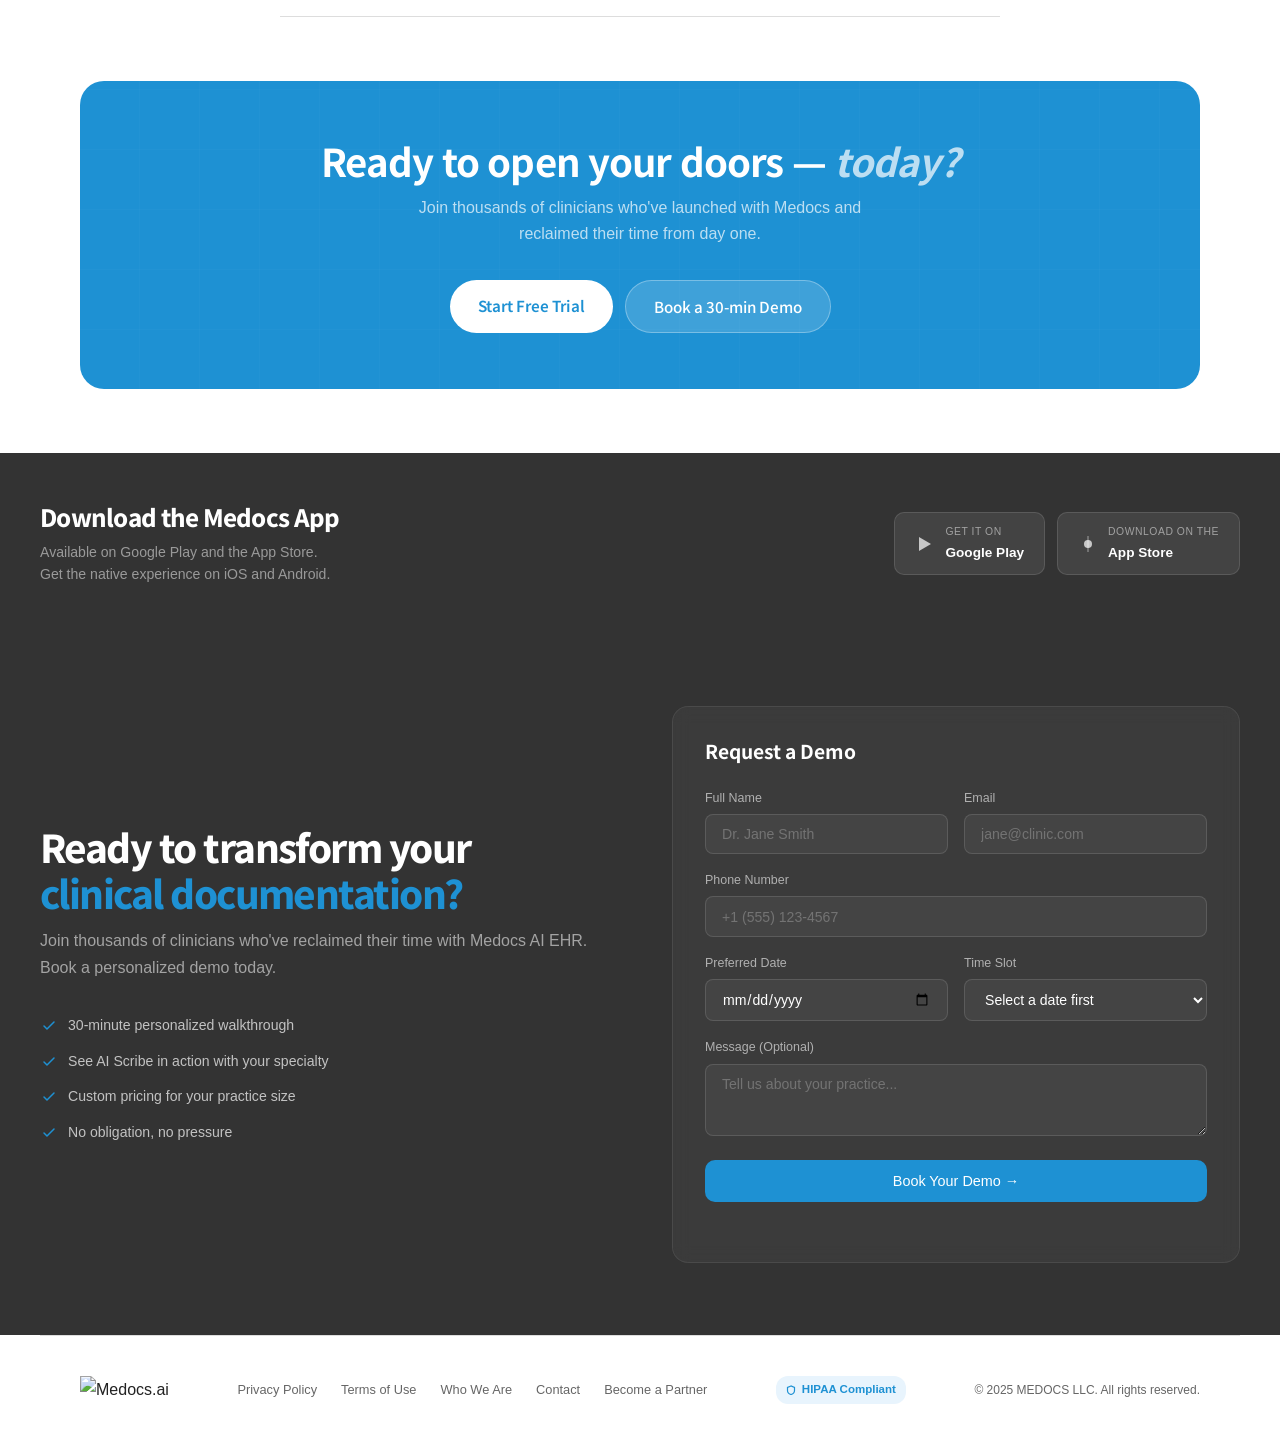
==== commit baa93c28: "Fix scrolling: change overflow:clip to overflow-x:clip on html Co-Authored-By: Claude Opus 4.6 (1M c" ====
--- a/Medocs Website/index.html
+++ b/Medocs Website/index.html
@@ -23,7 +23,7 @@
   --white:#ffffff;--accent:#4e73df;--accent-light:#1e91d3;
   --success:#1cc88a;--gold:#f59e0b;--rose:#e11d48;--purple:#7c3aed;--teal:#0891b2;
 }
-html{scroll-behavior:smooth;overflow:clip;}
+html{scroll-behavior:smooth;overflow-x:clip;}
 body{font-family:'Noto Sans JP',sans-serif;color:var(--dark);background:var(--white);-webkit-font-smoothing:antialiased;font-weight:300;overflow-x:clip;padding-top:56px;}
 a{text-decoration:none;color:inherit;}
 ul{list-style:none;}
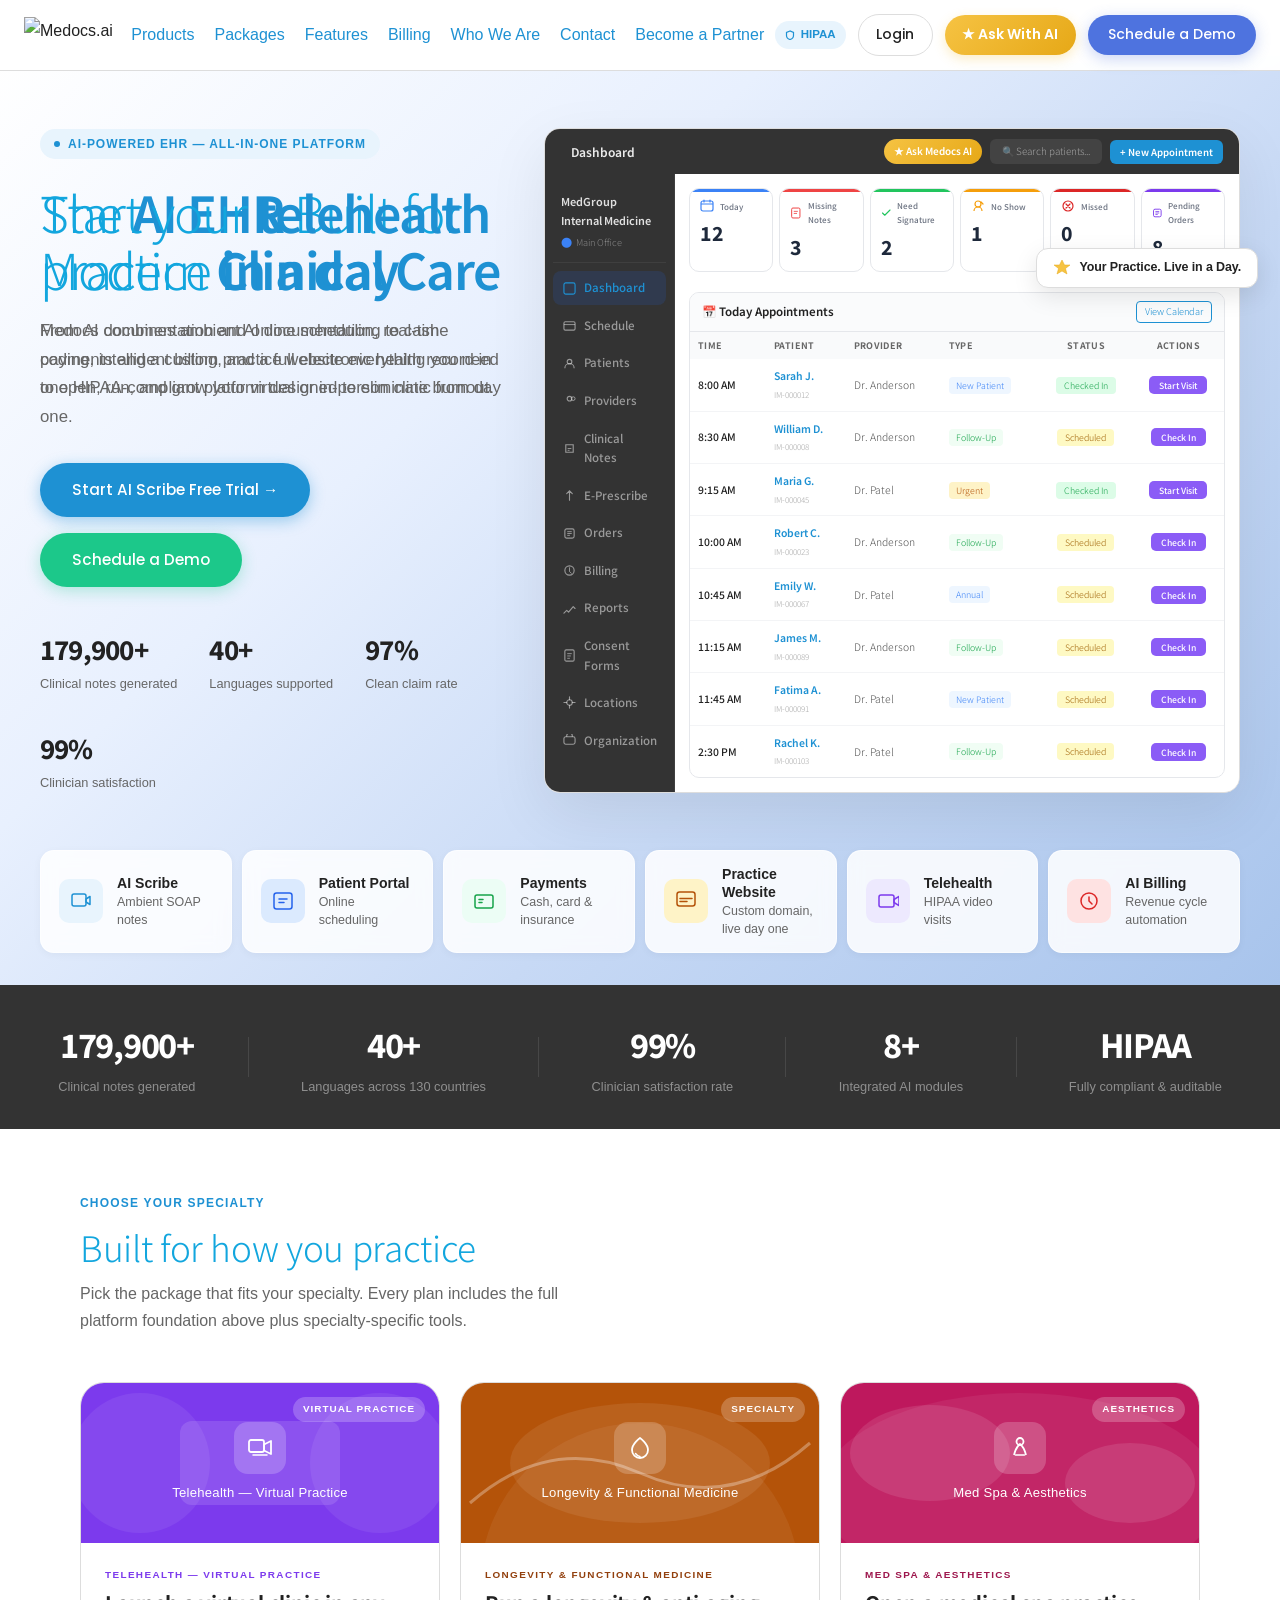
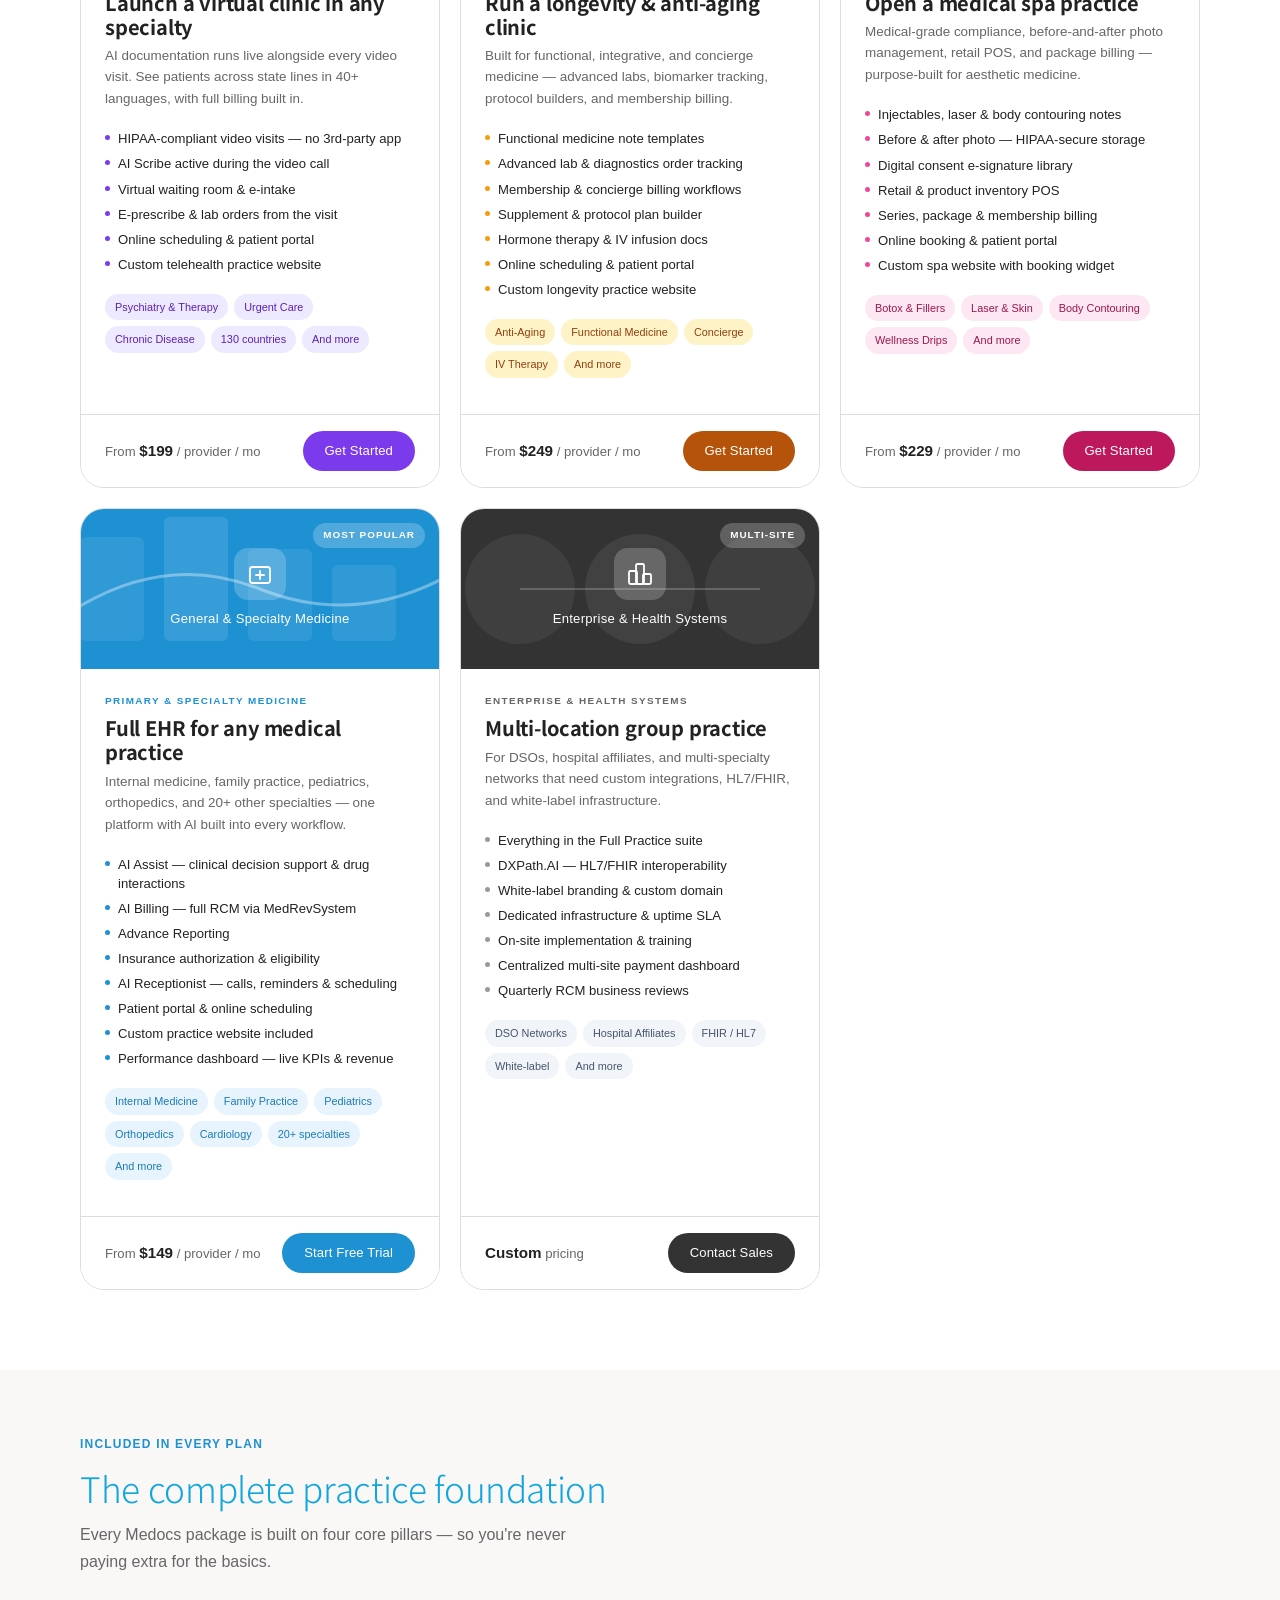
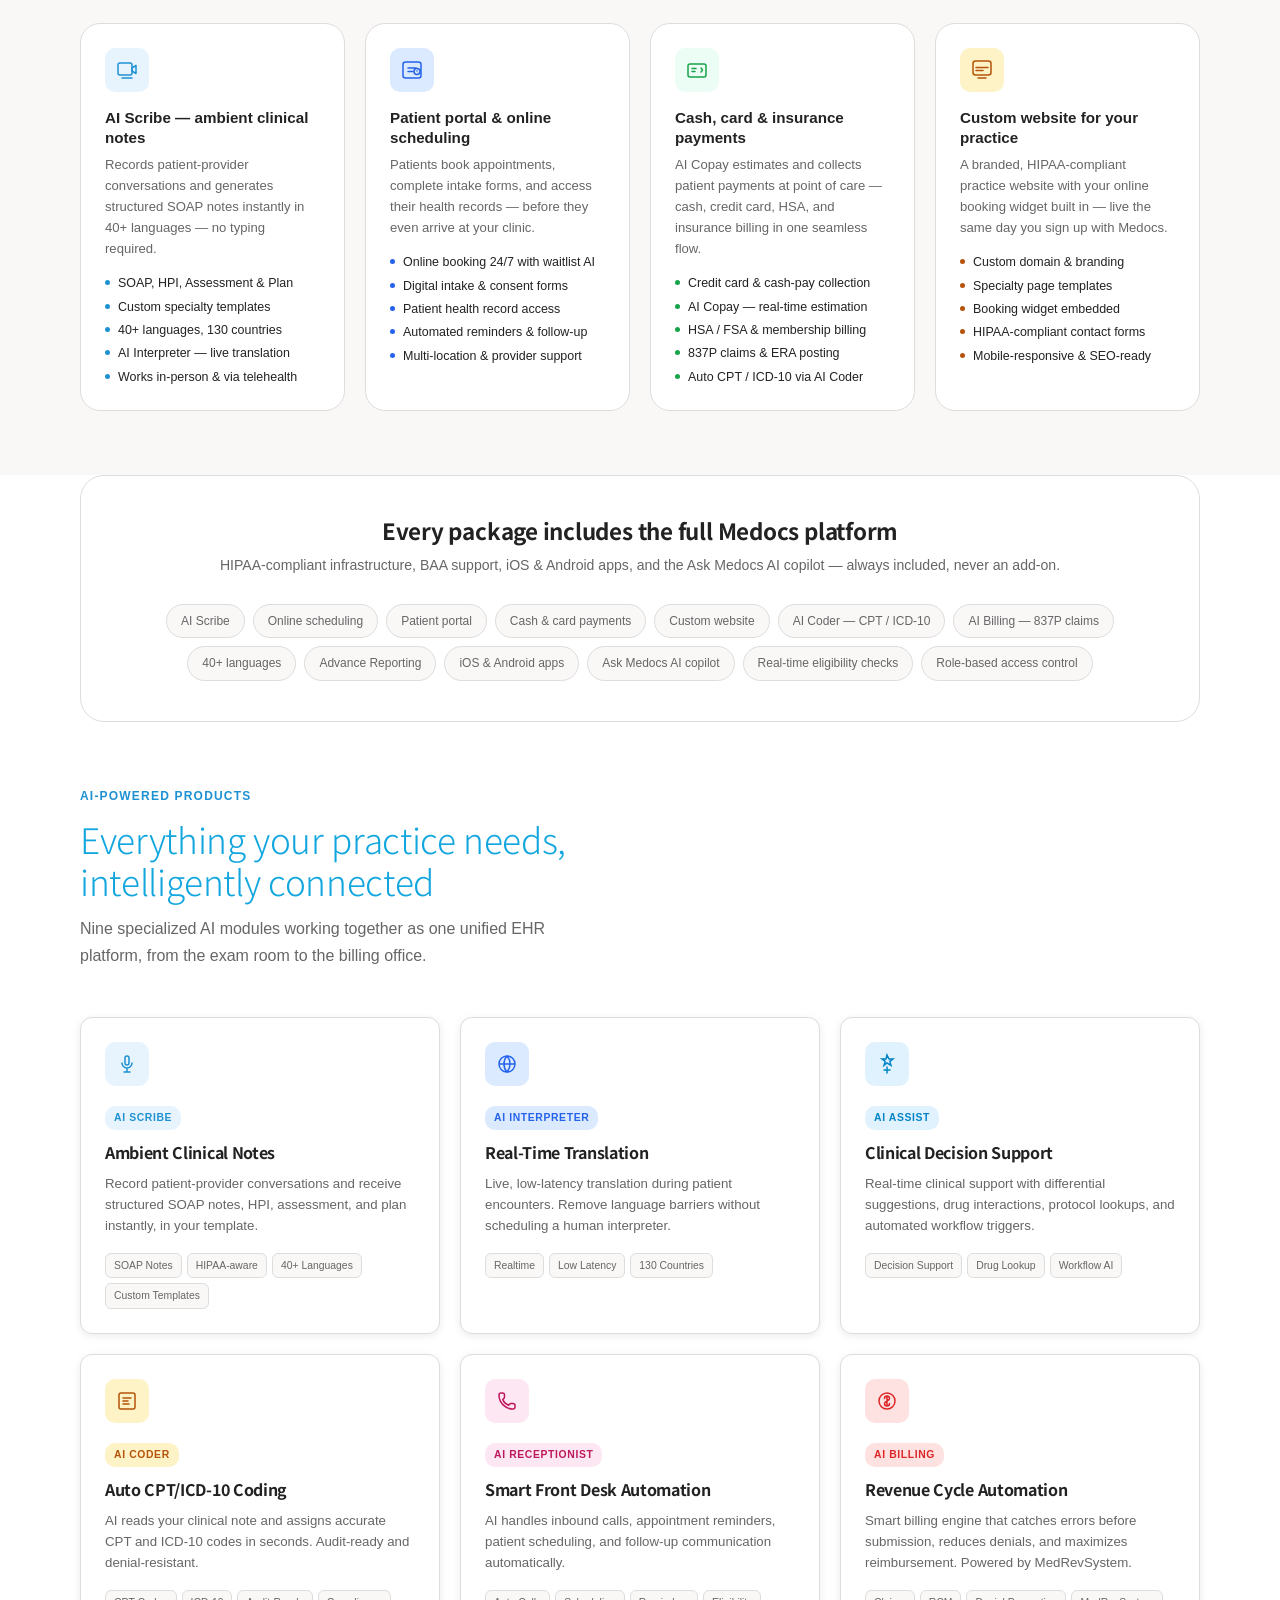
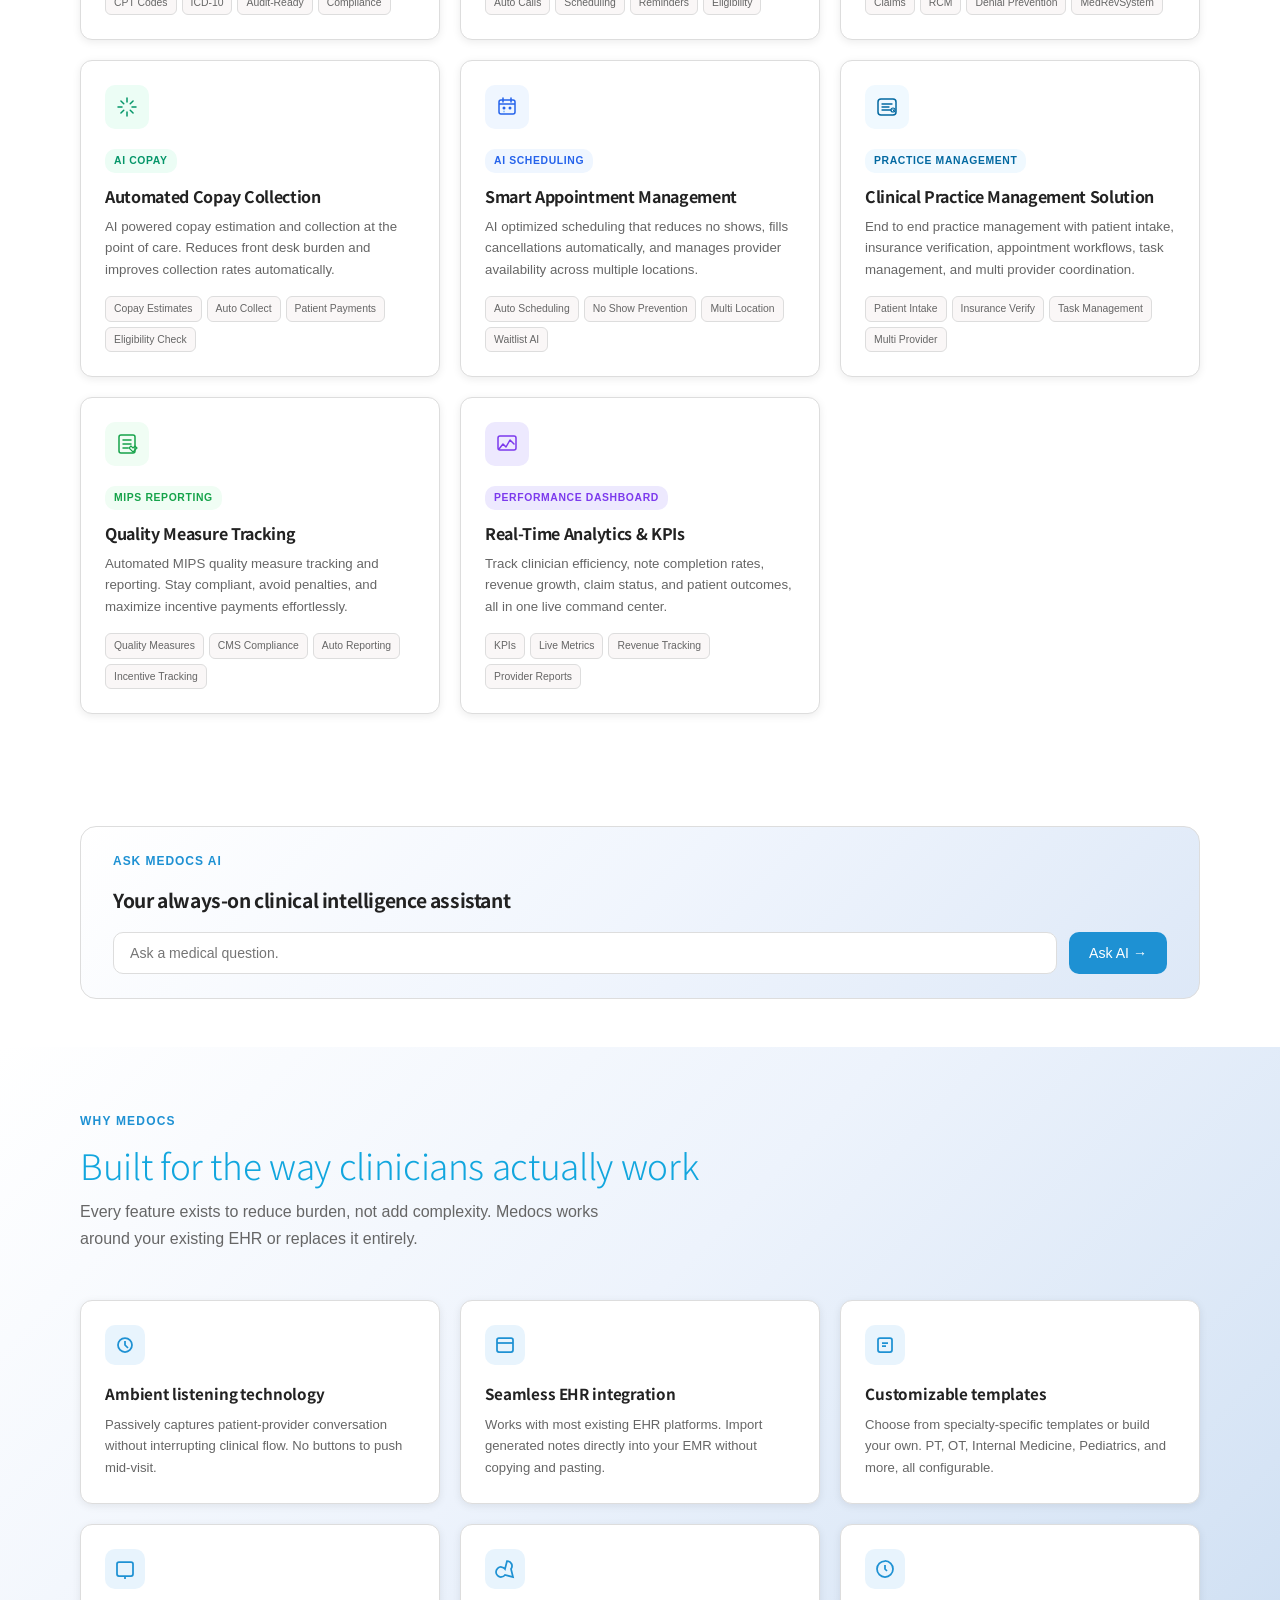
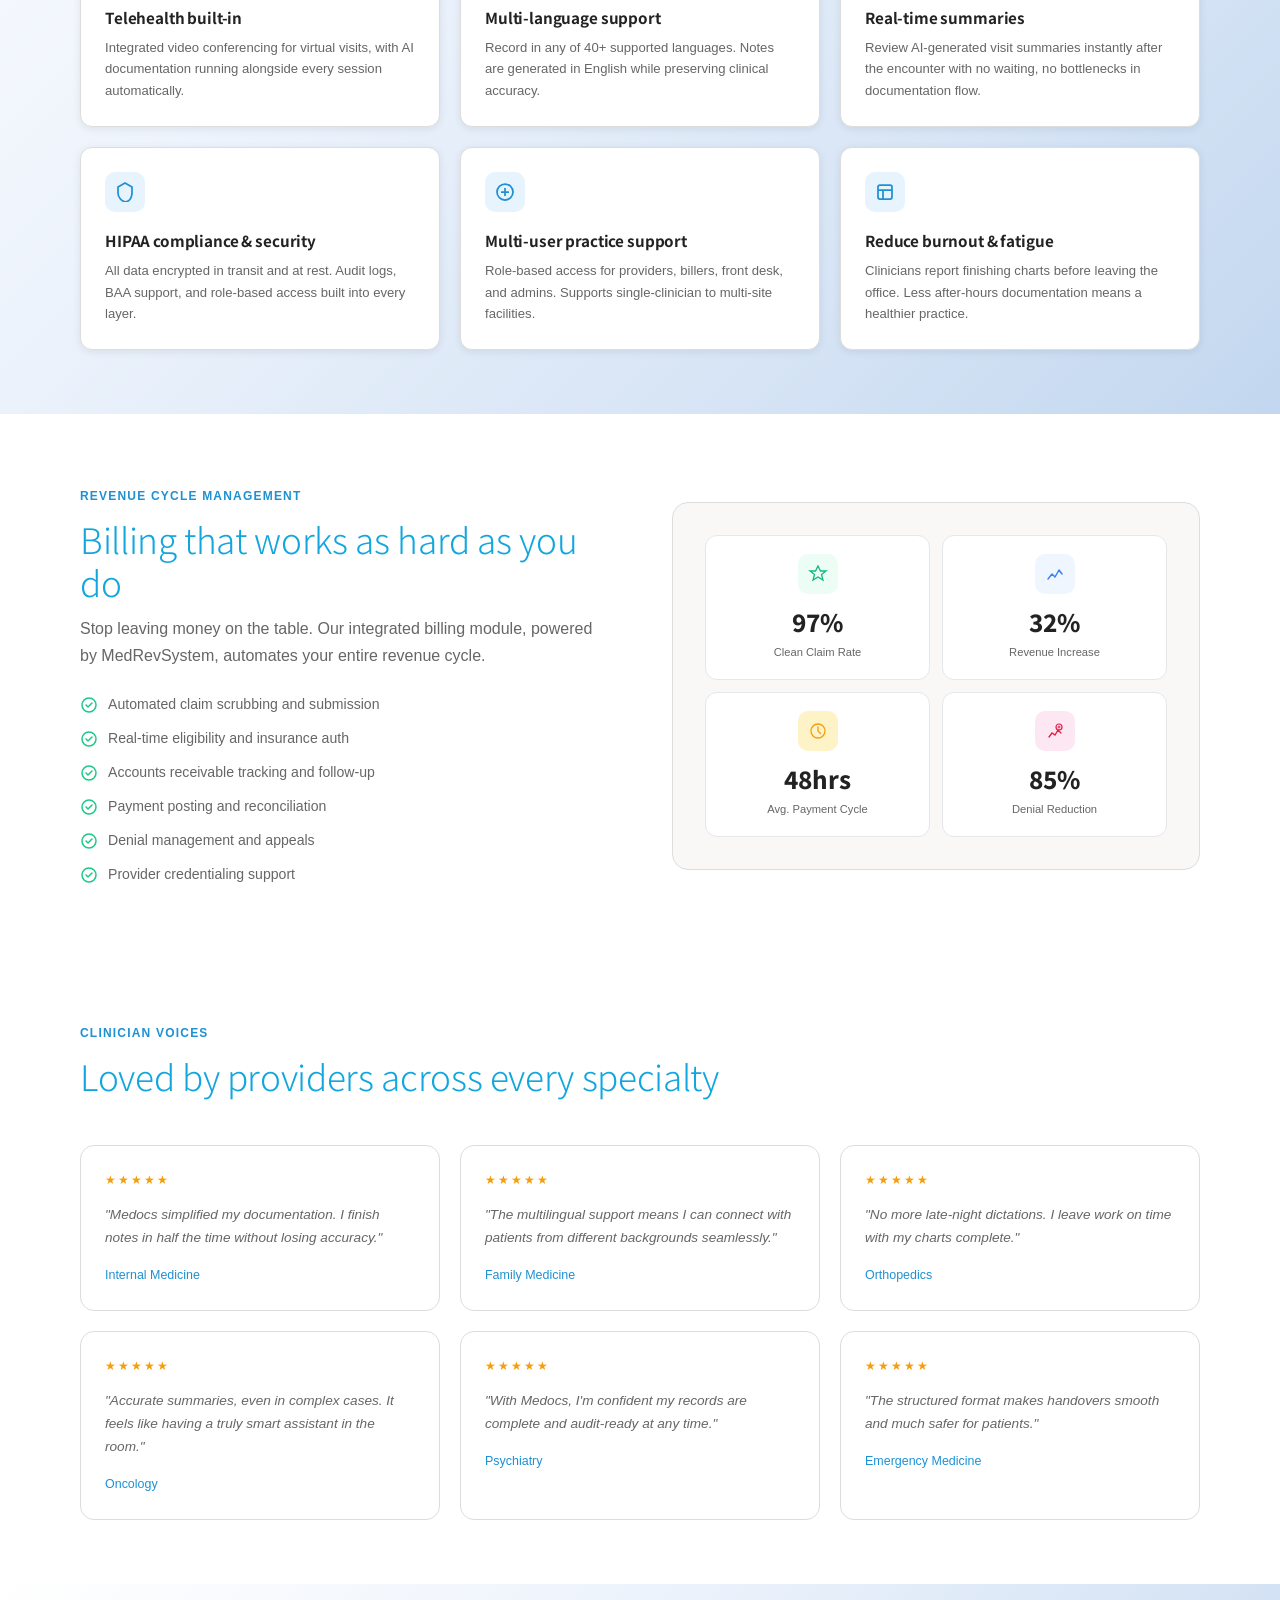
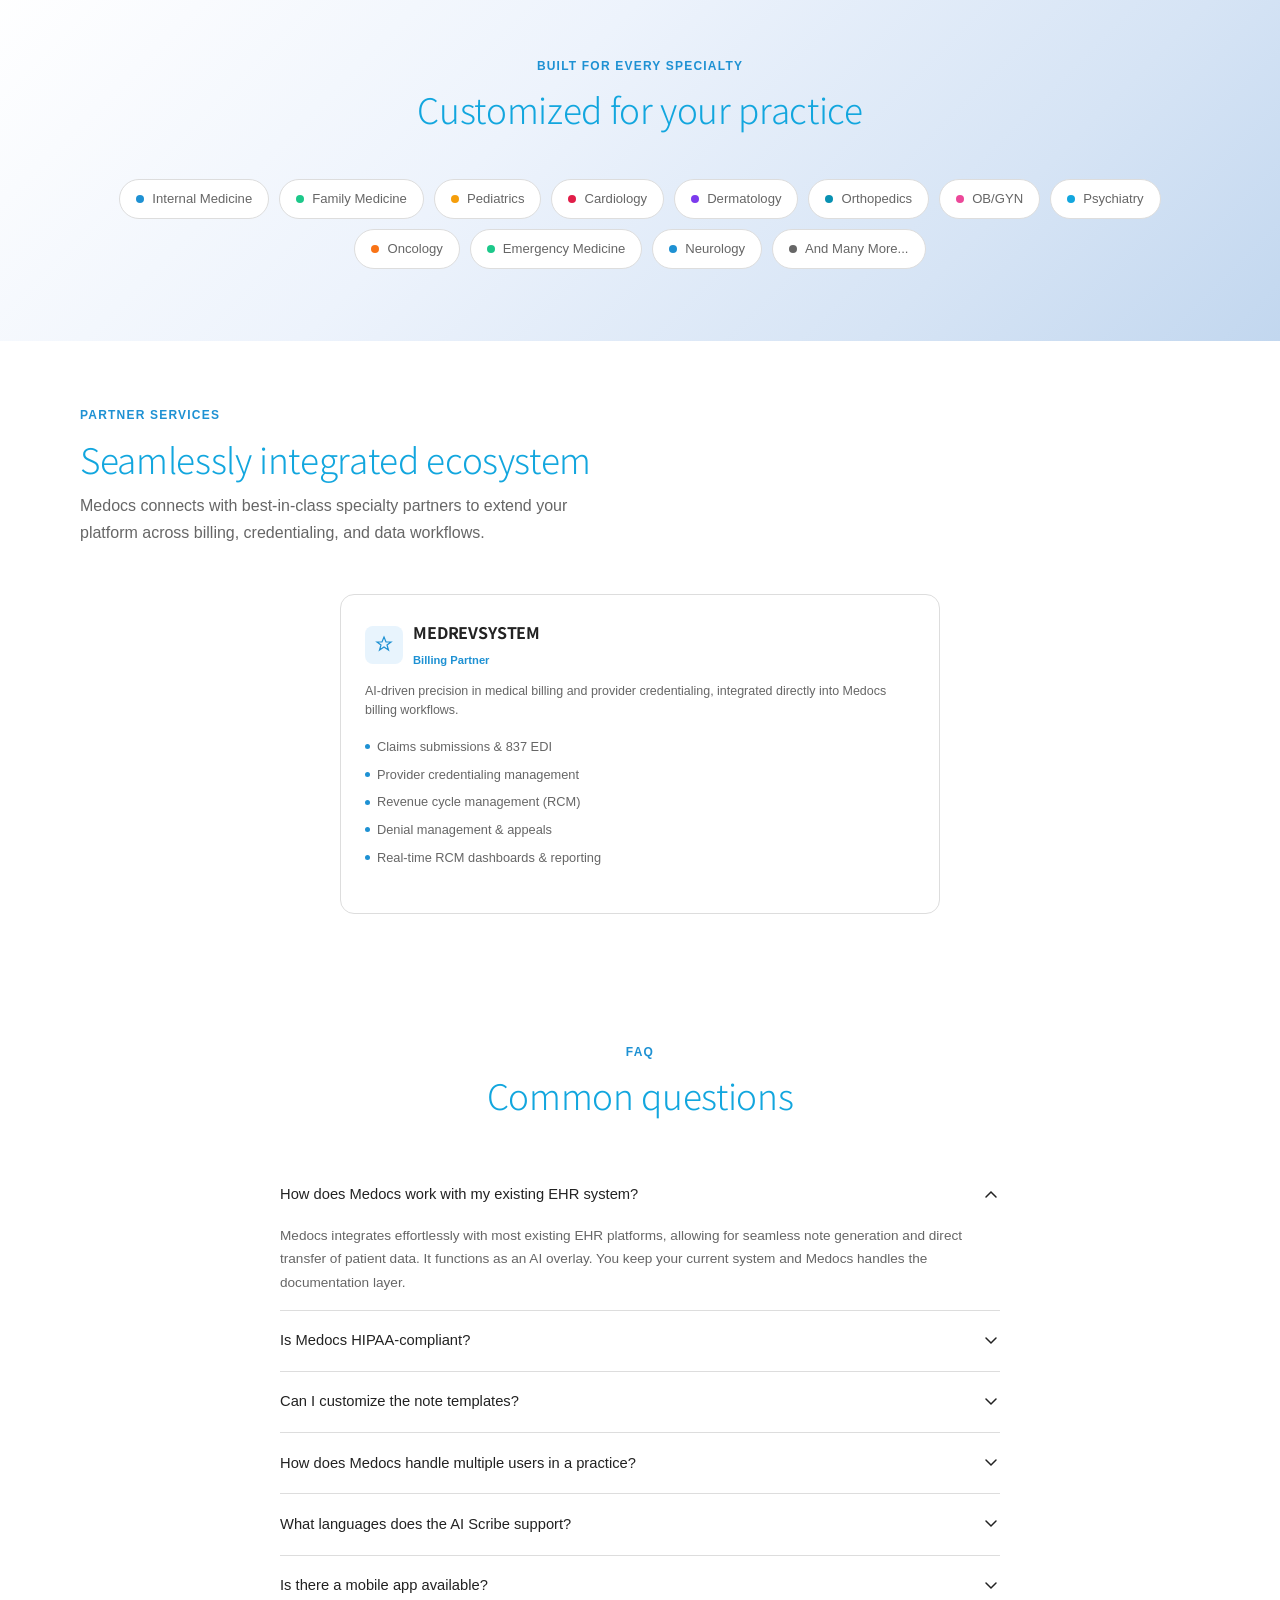
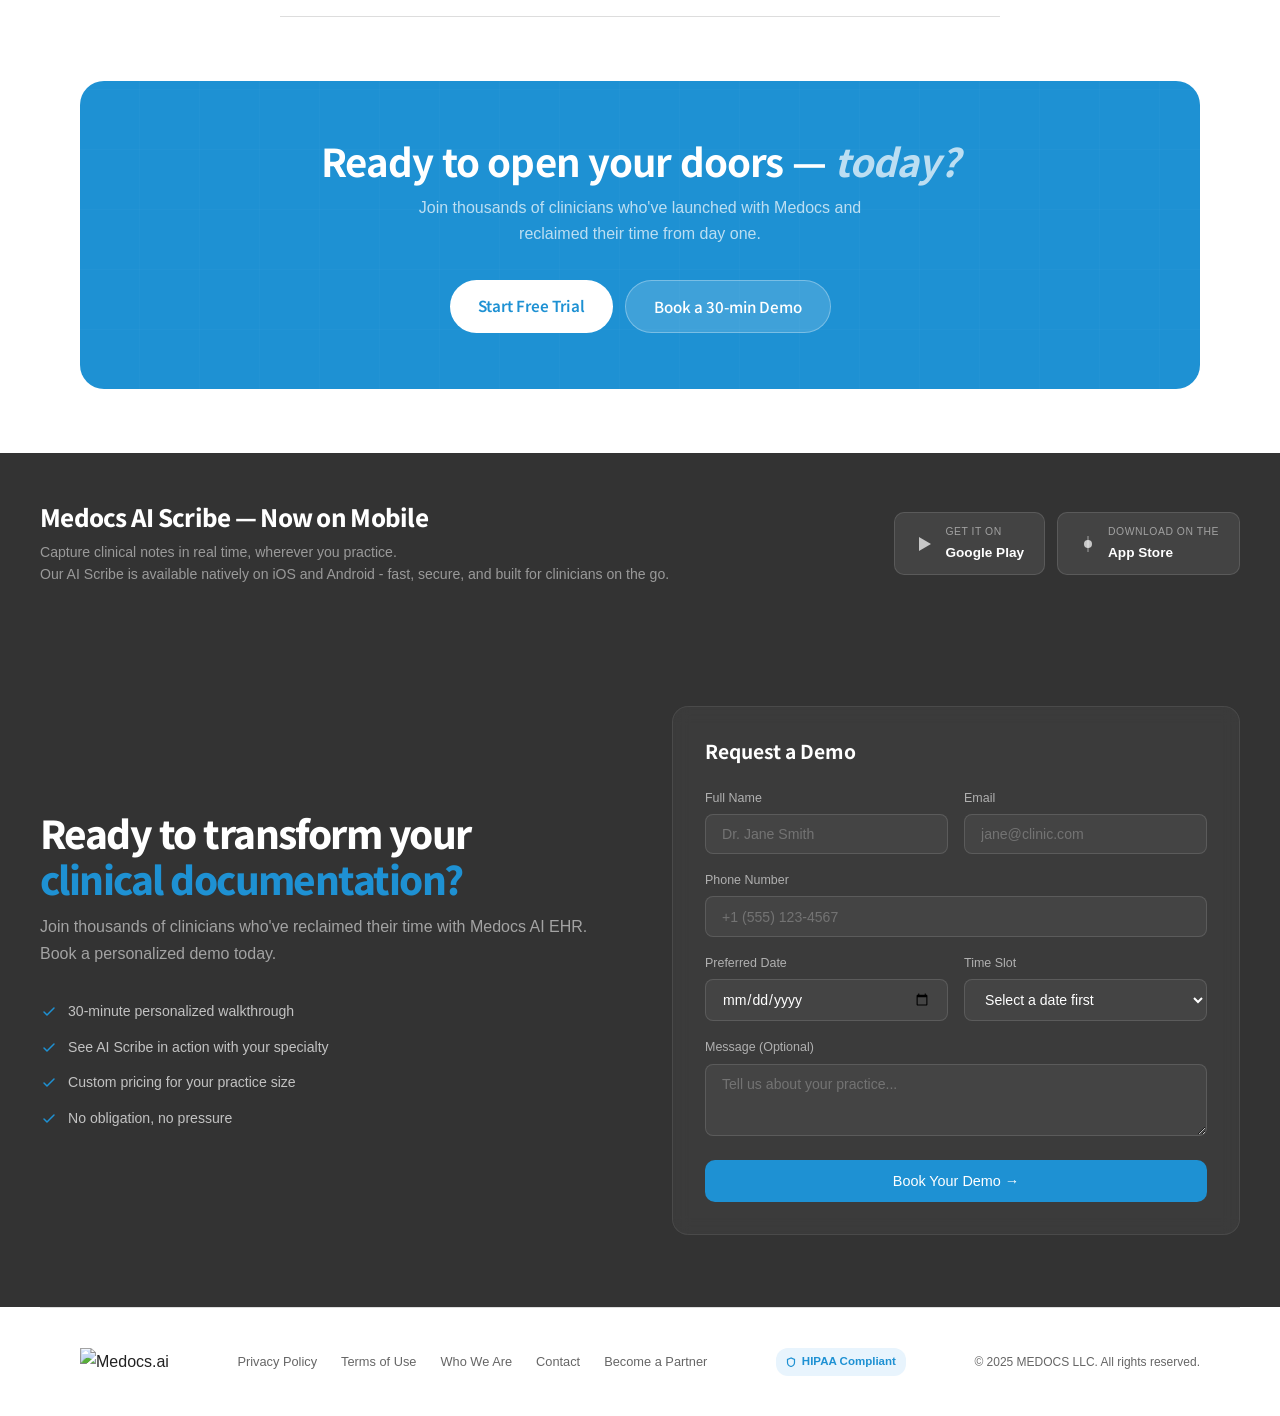
==== commit a8ef69e5: "HM" ====
--- a/Medocs Website/index.html
+++ b/Medocs Website/index.html
@@ -255,10 +255,22 @@
 .form-group input:focus,.form-group select:focus,.form-group textarea:focus{border-color:var(--accent-light);}
 .form-group select option{background:var(--charcoal);color:white;}
 .form-row{display:grid;grid-template-columns:1fr 1fr;gap:1rem;}
-.form-submit{width:100%;padding:0.8rem;border-radius:10px;background:var(--blue);color:white;border:none;font-size:0.9rem;font-weight:500;font-family:'Poppins',sans-serif;cursor:pointer;transition:all 0.2s;}
+.form-submit{width:100%;padding:0.8rem;border-radius:10px;background:var(--blue);color:white;border:none;font-size:0.9rem;font-weight:500;font-family:'Poppins',sans-serif;cursor:pointer;transition:all 0.2s;display:flex;align-items:center;justify-content:center;gap:8px;}
 .form-submit:hover{background:var(--accent-light);}
-.form-response{margin-top:8px;font-size:0.82rem;color:var(--success);min-height:20px;}
+.form-submit:disabled{opacity:0.7;cursor:not-allowed;}
+.form-submit .btn-spinner{display:none;width:18px;height:18px;border:2px solid rgba(255,255,255,0.3);border-top-color:#fff;border-radius:50%;animation:spin 0.6s linear infinite;}
+.form-submit.loading .btn-spinner{display:inline-block;}
+.form-submit.loading .btn-label{display:none;}
+@keyframes spin{to{transform:rotate(360deg);}}
+.form-error{margin-top:8px;font-size:0.82rem;color:#ef4444;text-align:center;}
 .form-loader{display:none;font-size:0.78rem;color:rgba(255,255,255,0.5);margin-top:6px;}
+.demo-success{display:flex;flex-direction:column;align-items:center;justify-content:center;text-align:center;padding:2.5rem 1.5rem;animation:fadeInUp 0.5s ease;}
+.demo-success-icon{margin-bottom:1.25rem;animation:scaleIn 0.4s ease;}
+.demo-success-title{font-family:'Noto Sans JP',sans-serif;font-size:1.5rem;font-weight:700;color:white;margin-bottom:0.75rem;}
+.demo-success-msg{font-size:0.95rem;color:rgba(255,255,255,0.75);line-height:1.6;margin-bottom:0.5rem;}
+.demo-success-sub{font-size:0.82rem;color:rgba(255,255,255,0.45);font-style:italic;}
+@keyframes fadeInUp{from{opacity:0;transform:translateY(20px);}to{opacity:1;transform:translateY(0);}}
+@keyframes scaleIn{from{opacity:0;transform:scale(0.5);}to{opacity:1;transform:scale(1);}}
 
 /* APP DOWNLOAD */
 .app-band{padding:3rem 2.5rem;background:var(--charcoal);}
@@ -267,6 +279,7 @@
 .app-text p{font-size:0.88rem;color:rgba(255,255,255,0.5);line-height:1.6;}
 .app-badges{display:flex;gap:0.75rem;flex-wrap:wrap;}
 .app-badge{background:rgba(255,255,255,0.08);border:1px solid rgba(255,255,255,0.12);border-radius:10px;padding:0.625rem 1.25rem;display:flex;align-items:center;gap:10px;cursor:pointer;transition:all 0.2s;}
+a.app-badge{text-decoration:none;}
 .app-badge:hover{background:rgba(37,99,235,0.15);border-color:var(--blue);}
 .app-badge-text small{display:block;font-size:0.65rem;color:rgba(255,255,255,0.5);text-transform:uppercase;letter-spacing:0.05em;}
 .app-badge-text strong{display:block;font-size:0.85rem;color:white;font-weight:600;}
@@ -1231,10 +1244,10 @@
 <!-- APP DOWNLOAD -->
 <div class="app-band">
   <div class="app-inner">
-    <div class="app-text"><h3>Download the Medocs App</h3><p>Available on Google Play and the App Store.<br>Get the native experience on iOS and Android.</p></div>
+    <div class="app-text"><h3>Medocs AI Scribe — Now on Mobile</h3><p>Capture clinical notes in real time, wherever you practice.<br>Our AI Scribe is available natively on iOS and Android - fast, secure, and built for clinicians on the go.</p></div>
     <div class="app-badges">
-      <div class="app-badge"><svg width="20" height="20" viewBox="0 0 20 20" fill="none"><path d="M4 3l12 7-12 7V3z" fill="rgba(255,255,255,0.7)"/></svg><div class="app-badge-text"><small>Get it on</small><strong>Google Play</strong></div></div>
-      <div class="app-badge"><svg width="20" height="20" viewBox="0 0 20 20" fill="none"><path d="M14 10a4 4 0 01-4 4 4 4 0 01-4-4 4 4 0 014-4 4 4 0 014 4z" fill="rgba(255,255,255,0.7)"/><path d="M10 2v16" stroke="rgba(255,255,255,0.5)" stroke-width="1"/></svg><div class="app-badge-text"><small>Download on the</small><strong>App Store</strong></div></div>
+      <a href="https://play.google.com/store/apps/details?id=com.ionic.medocsnew" target="_blank" rel="noopener noreferrer" class="app-badge"><svg width="20" height="20" viewBox="0 0 20 20" fill="none"><path d="M4 3l12 7-12 7V3z" fill="rgba(255,255,255,0.7)"/></svg><div class="app-badge-text"><small>Get it on</small><strong>Google Play</strong></div></a>
+      <a href="https://apps.apple.com/us/app/medocs-ai-medical-scribe/id6737786379" target="_blank" rel="noopener noreferrer" class="app-badge"><svg width="20" height="20" viewBox="0 0 20 20" fill="none"><path d="M14 10a4 4 0 01-4 4 4 4 0 01-4-4 4 4 0 014-4 4 4 0 014 4z" fill="rgba(255,255,255,0.7)"/><path d="M10 2v16" stroke="rgba(255,255,255,0.5)" stroke-width="1"/></svg><div class="app-badge-text"><small>Download on the</small><strong>App Store</strong></div></a>
     </div>
   </div>
 </div>
@@ -1252,23 +1265,30 @@
         <li><svg width="18" height="18" viewBox="0 0 18 18" fill="none"><path d="M4 9l3 3 7-7" stroke="var(--accent-light)" stroke-width="1.5" stroke-linecap="round" stroke-linejoin="round"/></svg>No obligation, no pressure</li>
       </ul>
     </div>
-    <div class="demo-form">
+    <div class="demo-form" id="demoFormCard">
       <h3>Request a Demo</h3>
       <form id="customDemoForm" autocomplete="off">
         <div class="form-row">
           <div class="form-group"><label for="customName">Full Name</label><input type="text" id="customName" placeholder="Dr. Jane Smith" required></div>
           <div class="form-group"><label for="customEmail">Email</label><input type="email" id="customEmail" placeholder="jane@clinic.com" required></div>
         </div>
-        <div class="form-group"><label for="customPhone">Phone Number</label><input type="tel" id="customPhone" placeholder="+1 (555) 123-4567"></div>
+        <div class="form-group"><label for="customPhone">Phone Number</label><input type="tel" id="customPhone" placeholder="+1 (555) 123-4567" maxlength="17"></div>
         <div class="form-row">
           <div class="form-group"><label for="customDate">Preferred Date</label><input type="date" id="customDate" required></div>
           <div class="form-group"><label for="customTimeSlot">Time Slot</label><select id="customTimeSlot"><option>Select a date first</option></select><div class="form-loader" id="customSlotLoader">Loading slots...</div></div>
         </div>
         <div class="form-group"><label for="customMessage">Message (Optional)</label><textarea id="customMessage" rows="3" placeholder="Tell us about your practice..."></textarea></div>
-        <button type="submit" class="form-submit">Book Your Demo &rarr;</button>
-        <div class="form-loader" id="customLoader">Submitting...</div>
-        <div class="form-response" id="customResponse"></div>
+        <button type="submit" class="form-submit" id="demoSubmitBtn"><span class="btn-label">Book Your Demo &rarr;</span><span class="btn-spinner"></span></button>
+        <div class="form-error" id="customResponse" style="display:none;"></div>
       </form>
+      <div class="demo-success" id="demoSuccess" style="display:none;">
+        <div class="demo-success-icon">
+          <svg width="64" height="64" viewBox="0 0 64 64" fill="none"><circle cx="32" cy="32" r="30" stroke="#22c55e" stroke-width="3"/><path d="M20 33l8 8 16-16" stroke="#22c55e" stroke-width="3" stroke-linecap="round" stroke-linejoin="round"/></svg>
+        </div>
+        <h3 class="demo-success-title">You're All Set!</h3>
+        <p class="demo-success-msg">Thank you for your interest in Medocs. Our team will reach out to you shortly to confirm your demo.</p>
+        <p class="demo-success-sub">Check your inbox for a confirmation email.</p>
+      </div>
     </div>
   </div>
 </div>
@@ -1315,17 +1335,46 @@
 // Live scribes count — load immediately on first render
 async function loadScribesCount(){try{const r=await fetch('https://app.medocs.ai/home/GetCountOfScribes',{cache:'no-store'});if(!r.ok)return;const ct=r.headers.get('content-type')||'';let d;if(ct.includes('json'))d=await r.json();else{const t=await r.text();try{d=JSON.parse(t)}catch{d=Number(t)}}const c=Number(d)||0;if(c>0){const formatted=c.toLocaleString()+'+';document.querySelectorAll('#scribes-count').forEach(el=>{el.textContent=formatted;});document.querySelectorAll('[data-count="179900"]').forEach(el=>{el.textContent=formatted;});}}catch(e){}}
 
+// Phone mask: +1 (555) 333-5543
+function formatPhone(v){
+  const d=v.replace(/\D/g,'');
+  let n=d;
+  if(n.startsWith('1'))n=n.substring(1);
+  if(n.length===0)return '+1 ';
+  if(n.length<=3)return '+1 ('+n;
+  if(n.length<=6)return '+1 ('+n.substring(0,3)+') '+n.substring(3);
+  return '+1 ('+n.substring(0,3)+') '+n.substring(3,6)+'-'+n.substring(6,10);
+}
+document.addEventListener('DOMContentLoaded',()=>{
+  const ph=document.getElementById('customPhone');
+  if(ph){
+    ph.addEventListener('focus',function(){if(!this.value)this.value='+1 ';});
+    ph.addEventListener('input',function(){
+      const pos=this.selectionStart;const prev=this.value.length;
+      this.value=formatPhone(this.value);
+      const diff=this.value.length-prev;
+      this.setSelectionRange(pos+diff,pos+diff);
+    });
+    ph.addEventListener('keydown',function(e){
+      if(e.key==='Backspace'&&this.value.length<=3){e.preventDefault();}
+    });
+  }
+
 // Demo form
-document.addEventListener('DOMContentLoaded',()=>{
   loadScribesCount();
   const di=document.getElementById('customDate'),ts=document.getElementById('customTimeSlot'),sl=document.getElementById('customSlotLoader');
   if(di){const t=new Date().toISOString().split('T')[0];di.setAttribute('min',t);
     di.addEventListener('change',function(){sl.style.display='block';ts.disabled=true;ts.innerHTML='<option>Loading...</option>';
       fetch('https://app.medocs.ai/available-slots/'+this.value).then(r=>r.json()).then(s=>{ts.innerHTML='';if(!s.length)ts.innerHTML='<option>No slots available</option>';else s.forEach(x=>{const o=document.createElement('option');o.value=x.split(' -')[0];o.textContent=x+' (CST)';ts.appendChild(o);});}).catch(()=>{ts.innerHTML='<option>Error loading slots</option>';}).finally(()=>{sl.style.display='none';ts.disabled=false;});});}
   const f=document.getElementById('customDemoForm');
-  if(f)f.addEventListener('submit',function(e){e.preventDefault();const b=f.querySelector('button[type="submit"]'),l=document.getElementById('customLoader'),re=document.getElementById('customResponse');b.disabled=true;l.style.display='block';re.textContent='';
+  if(f)f.addEventListener('submit',function(e){e.preventDefault();
+    const b=document.getElementById('demoSubmitBtn'),re=document.getElementById('customResponse'),card=document.getElementById('demoFormCard'),success=document.getElementById('demoSuccess');
+    b.disabled=true;b.classList.add('loading');re.style.display='none';
     const bd=new URLSearchParams({name:document.getElementById('customName').value,email:document.getElementById('customEmail').value,phoneNumber:document.getElementById('customPhone').value,message:document.getElementById('customMessage').value,bookingDate:document.getElementById('customDate').value,timeSlot:document.getElementById('customTimeSlot').value});
-    fetch('https://app.medocs.ai/book',{method:'POST',headers:{'Content-Type':'application/x-www-form-urlencoded'},body:bd.toString()}).then(r=>r.json()).then(d=>{re.textContent=d.message;if(d.message!=='Demo booked successfully!')b.disabled=false;}).catch(()=>{re.textContent='Something went wrong. Please try again.';b.disabled=false;}).finally(()=>{l.style.display='none';});});
+    fetch('https://app.medocs.ai/book',{method:'POST',headers:{'Content-Type':'application/x-www-form-urlencoded'},body:bd.toString()}).then(r=>r.json()).then(d=>{
+      if(d.message&&!d.message.toLowerCase().includes('wrong')){f.style.display='none';card.querySelector('h3').style.display='none';success.style.display='flex';}
+      else{re.textContent=d.message||'Something went wrong. Please try again.';re.style.display='block';b.disabled=false;b.classList.remove('loading');}
+    }).catch(()=>{re.textContent='Something went wrong. Please try again.';re.style.display='block';b.disabled=false;b.classList.remove('loading');});});
 });
 
 // Smooth scroll
--- a/Medocs Website/css/custom-modern.css
+++ b/Medocs Website/css/custom-modern.css
@@ -1259,8 +1259,8 @@
    ======================================================== */
 .hero-floating-slogan {
   position: absolute;
-  top: -14px;
-  right: -10px;
+  top: 120px;
+  right: -18px;
   background: white;
   border: 1px solid var(--border);
   border-radius: 12px;
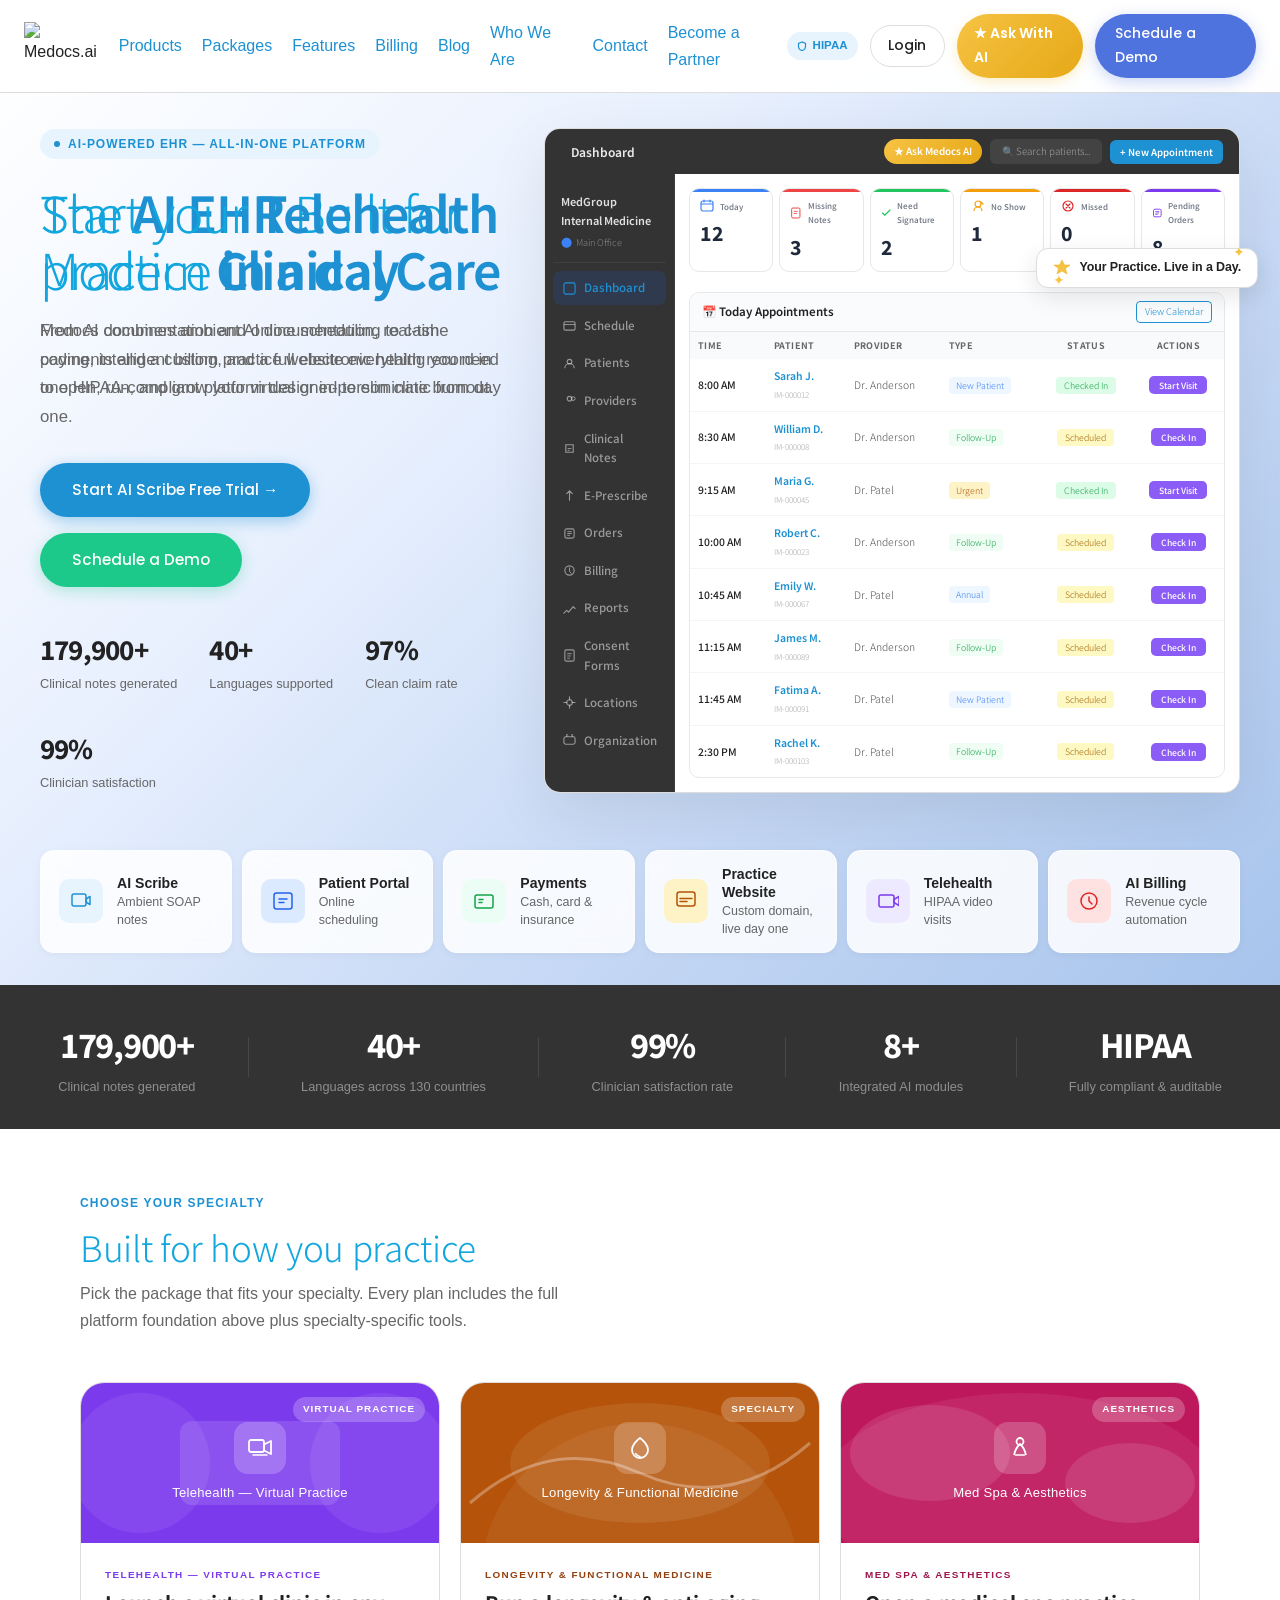
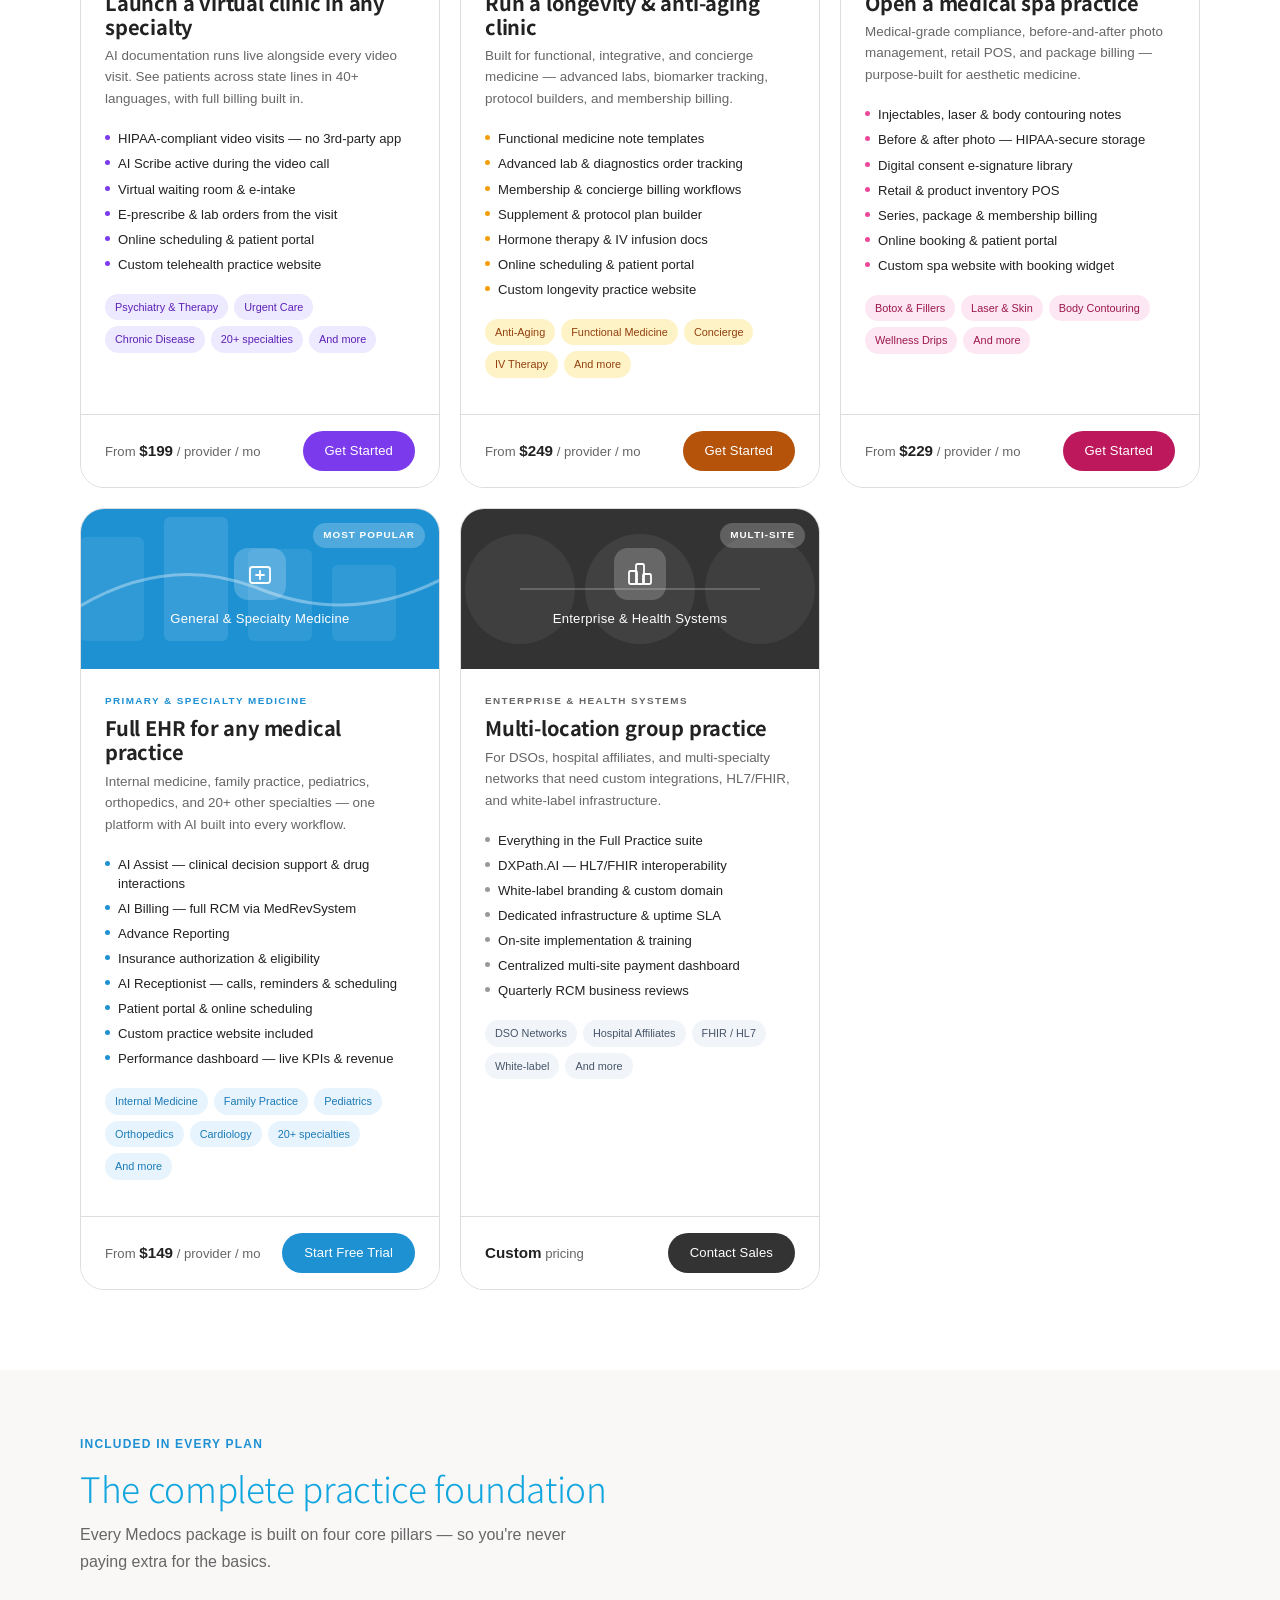
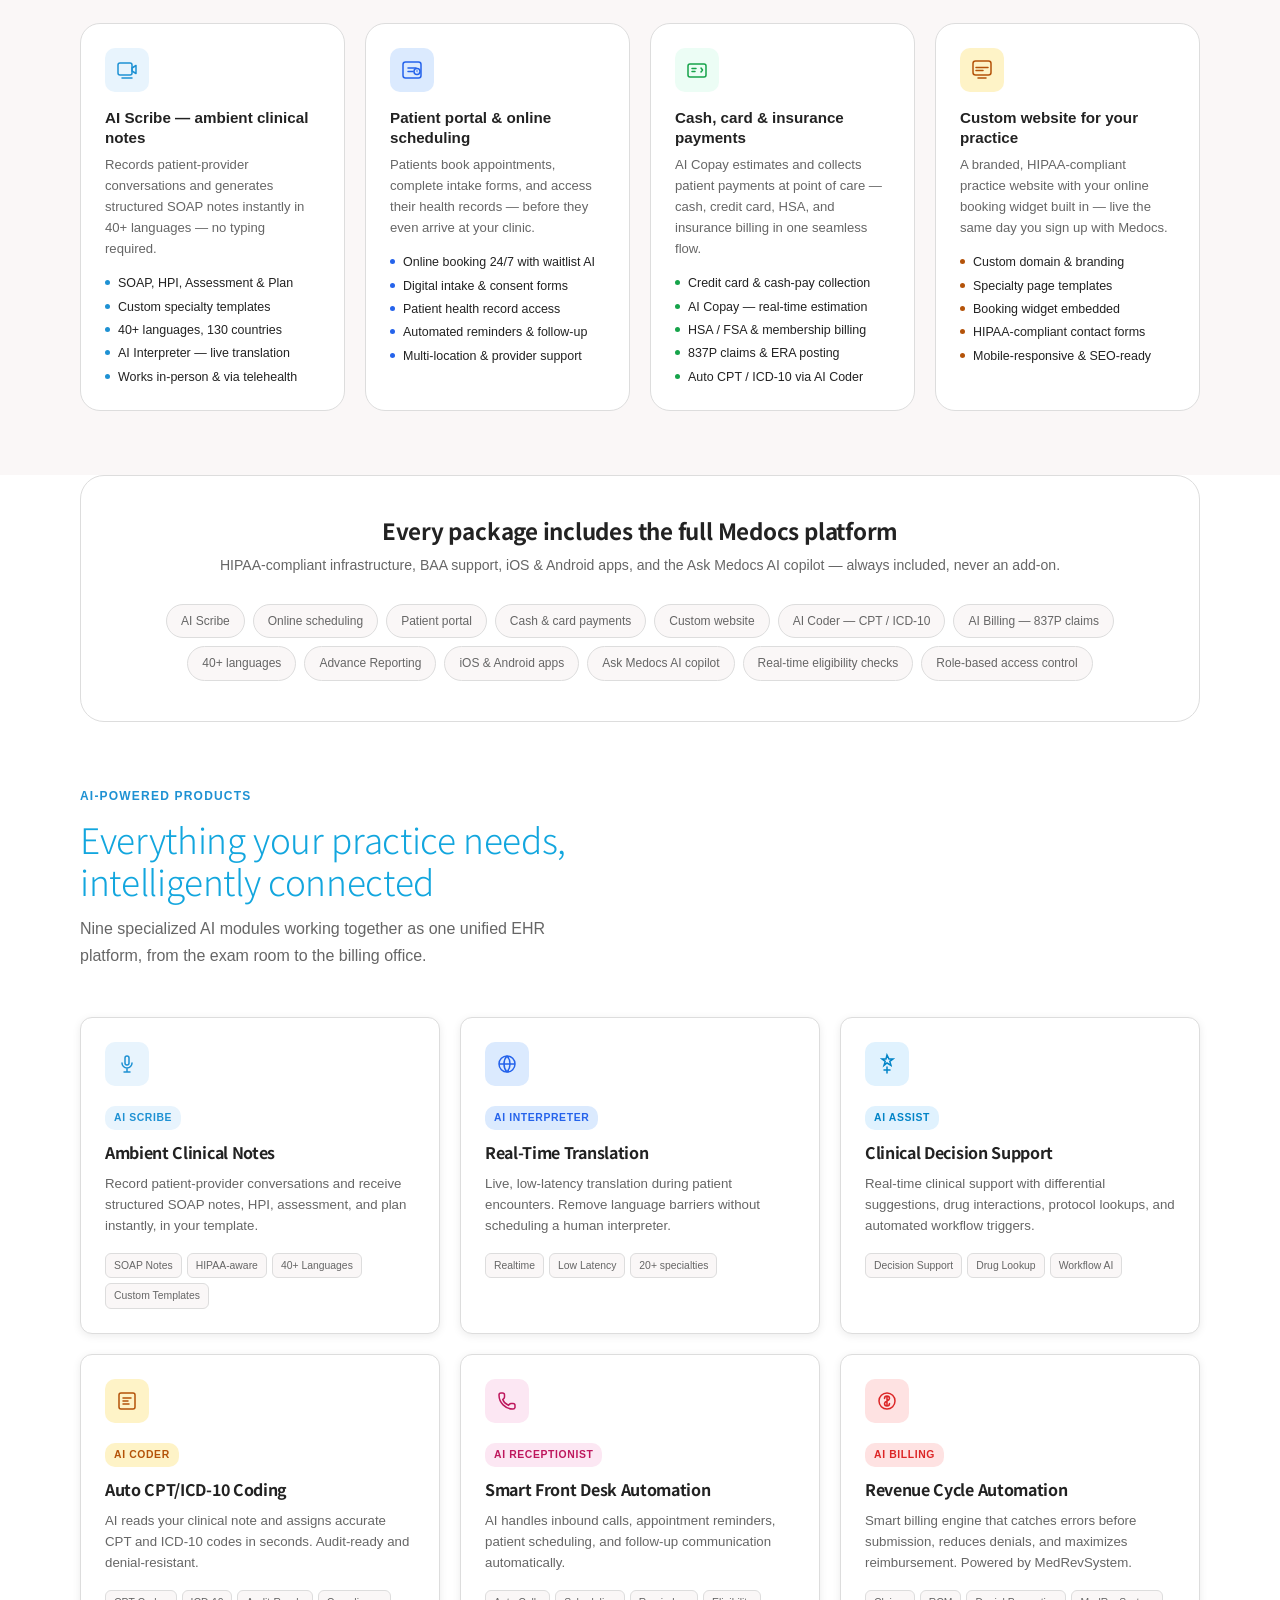
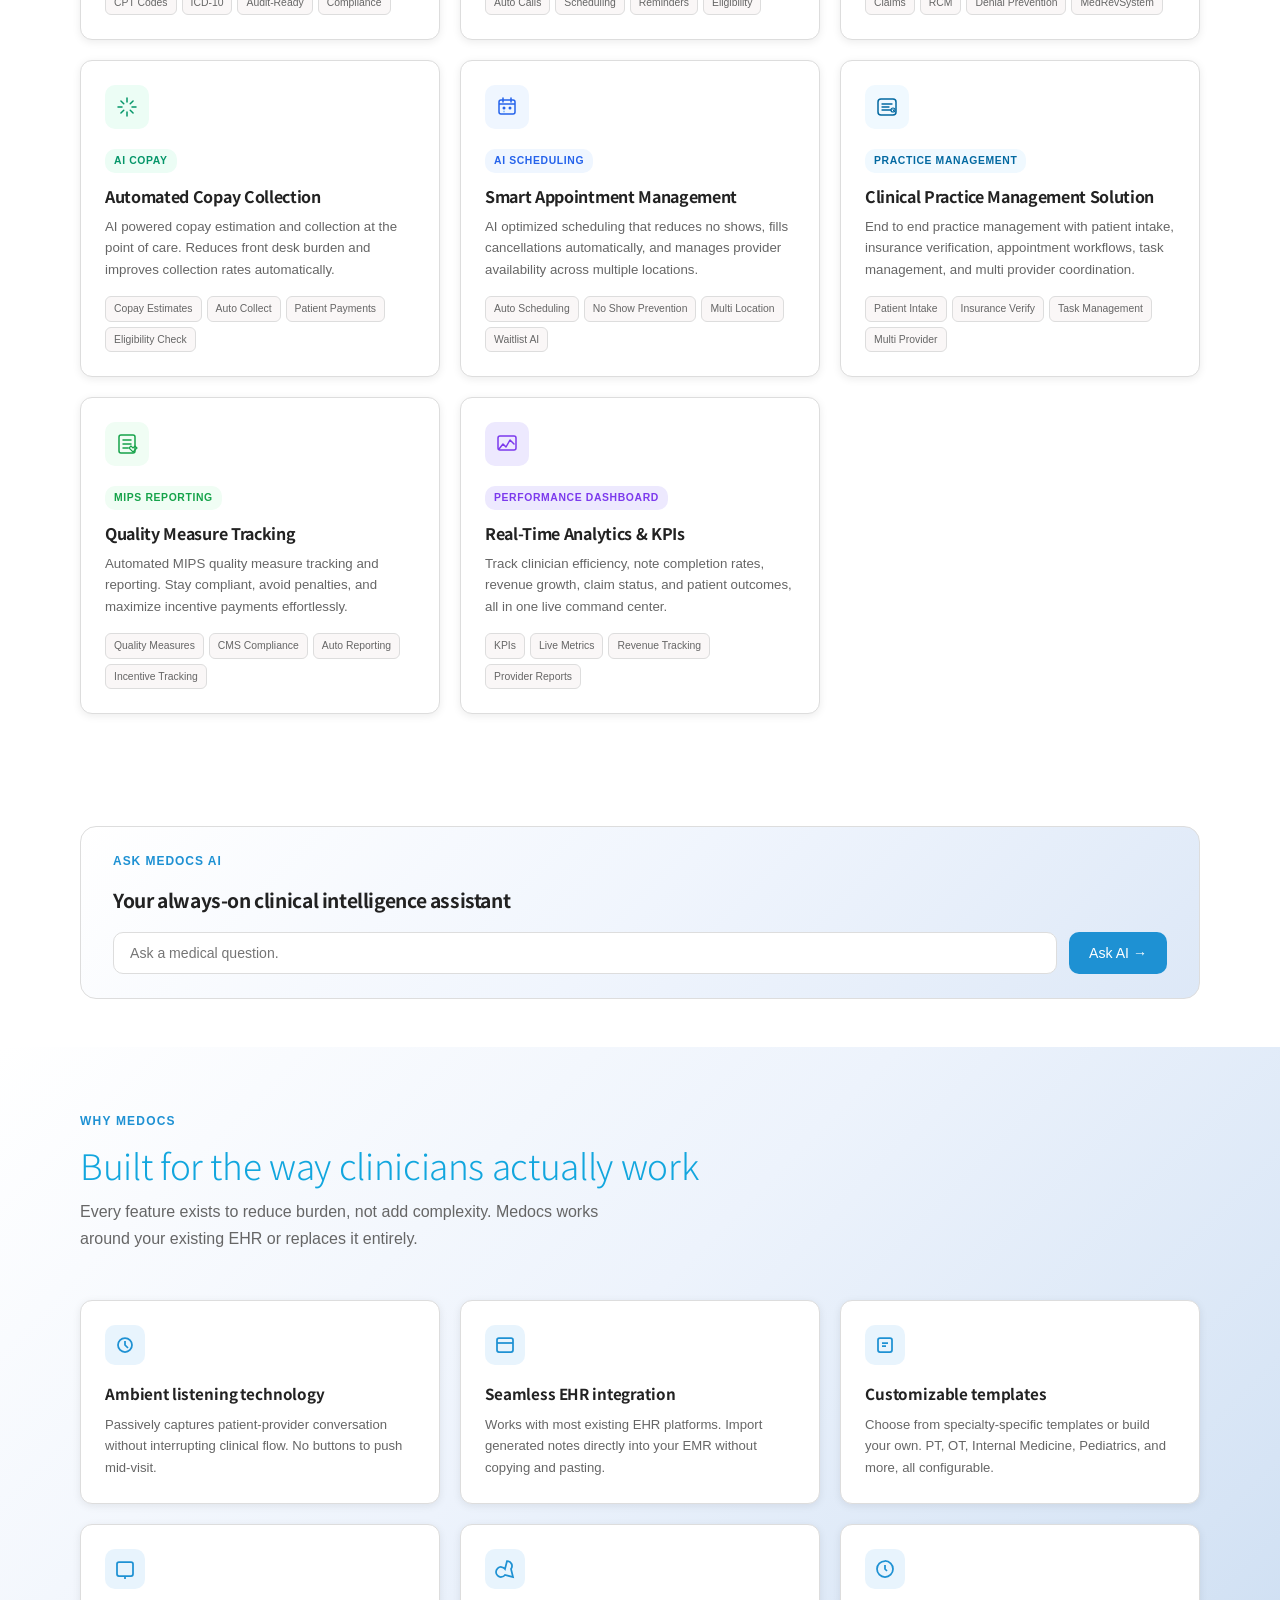
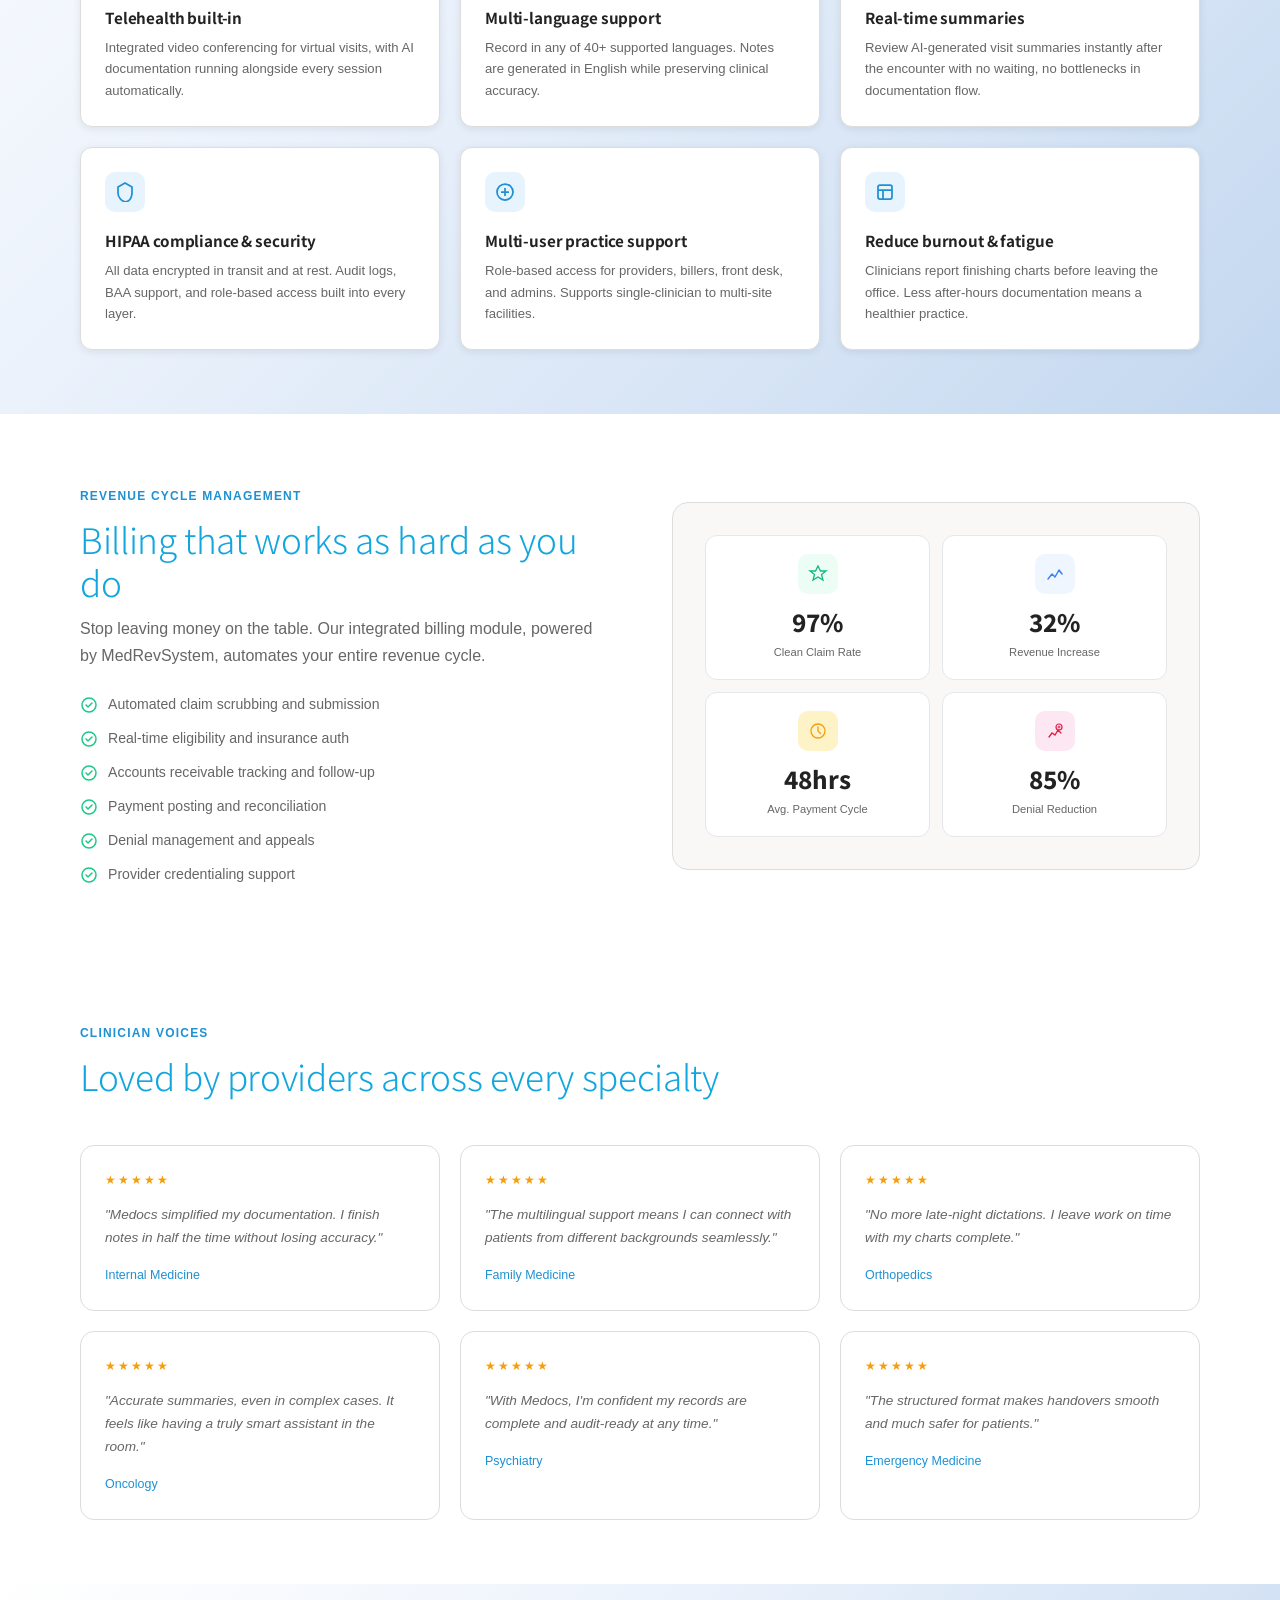
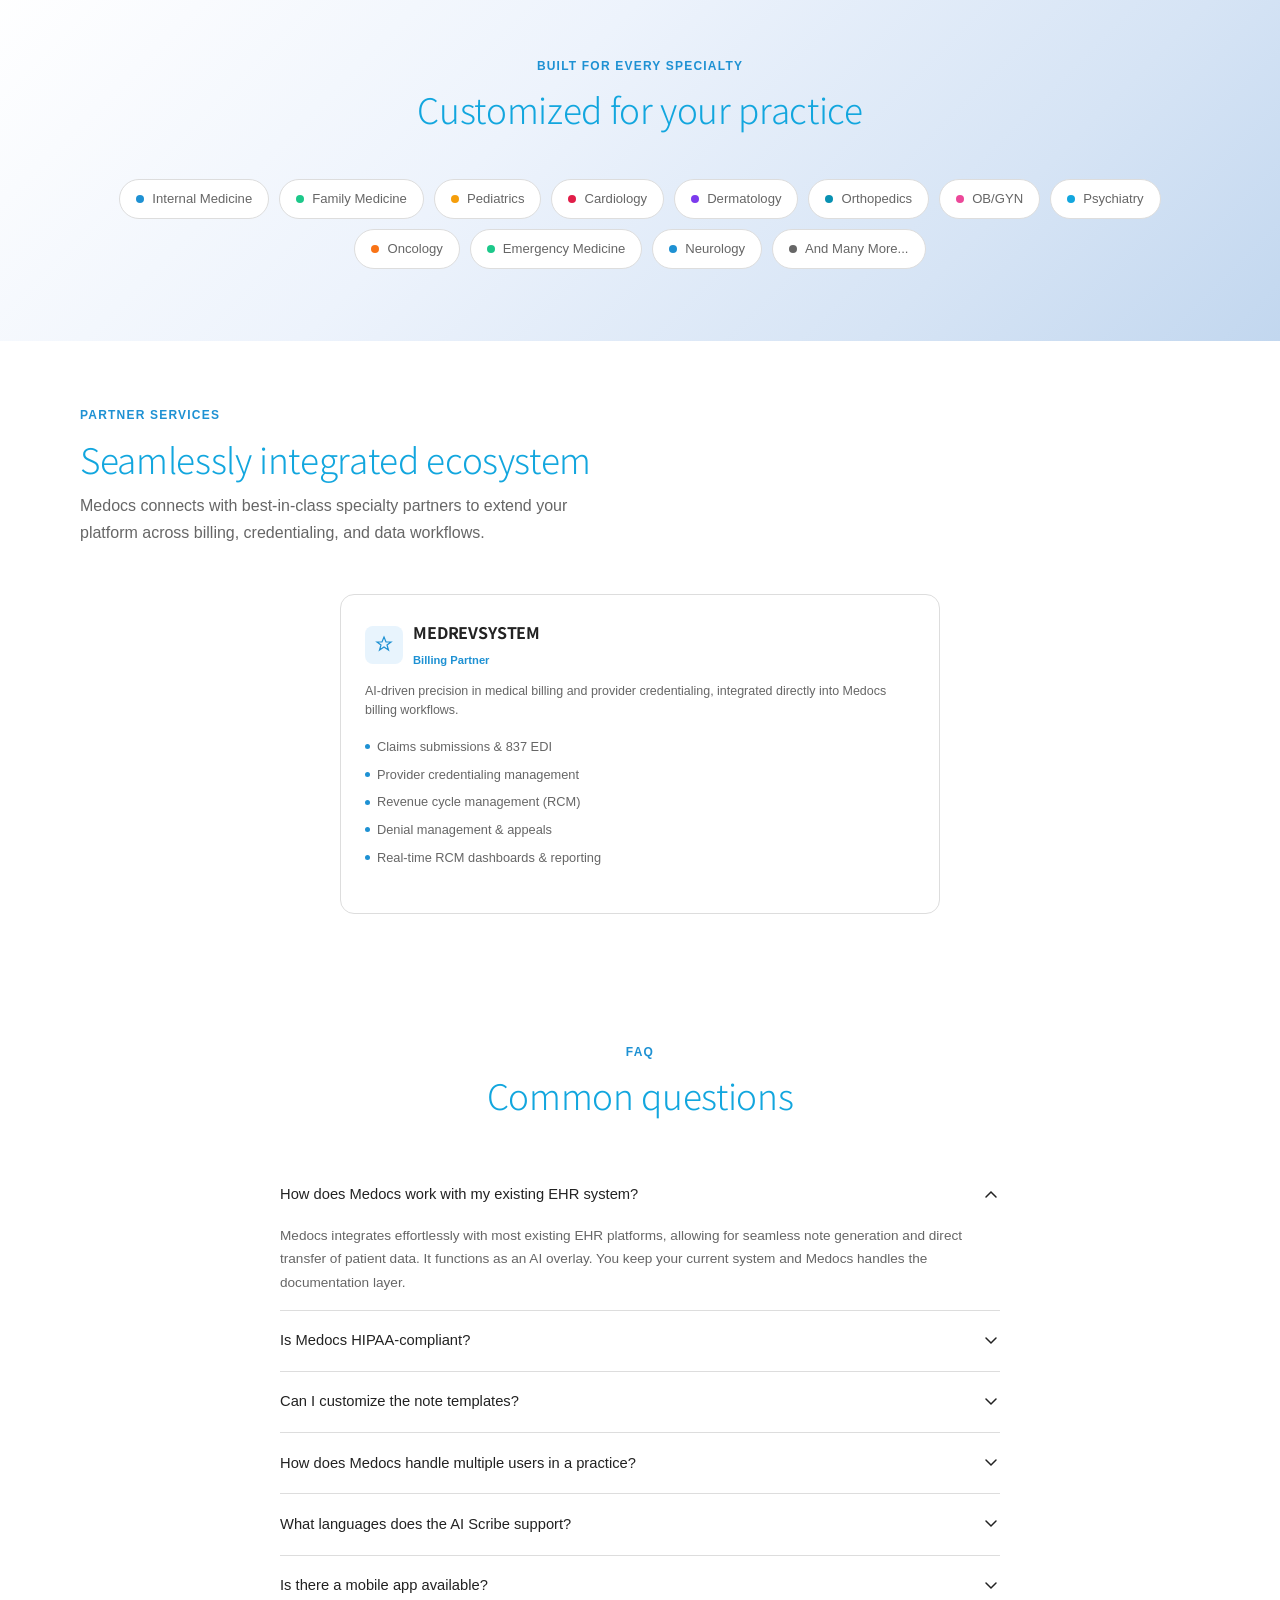
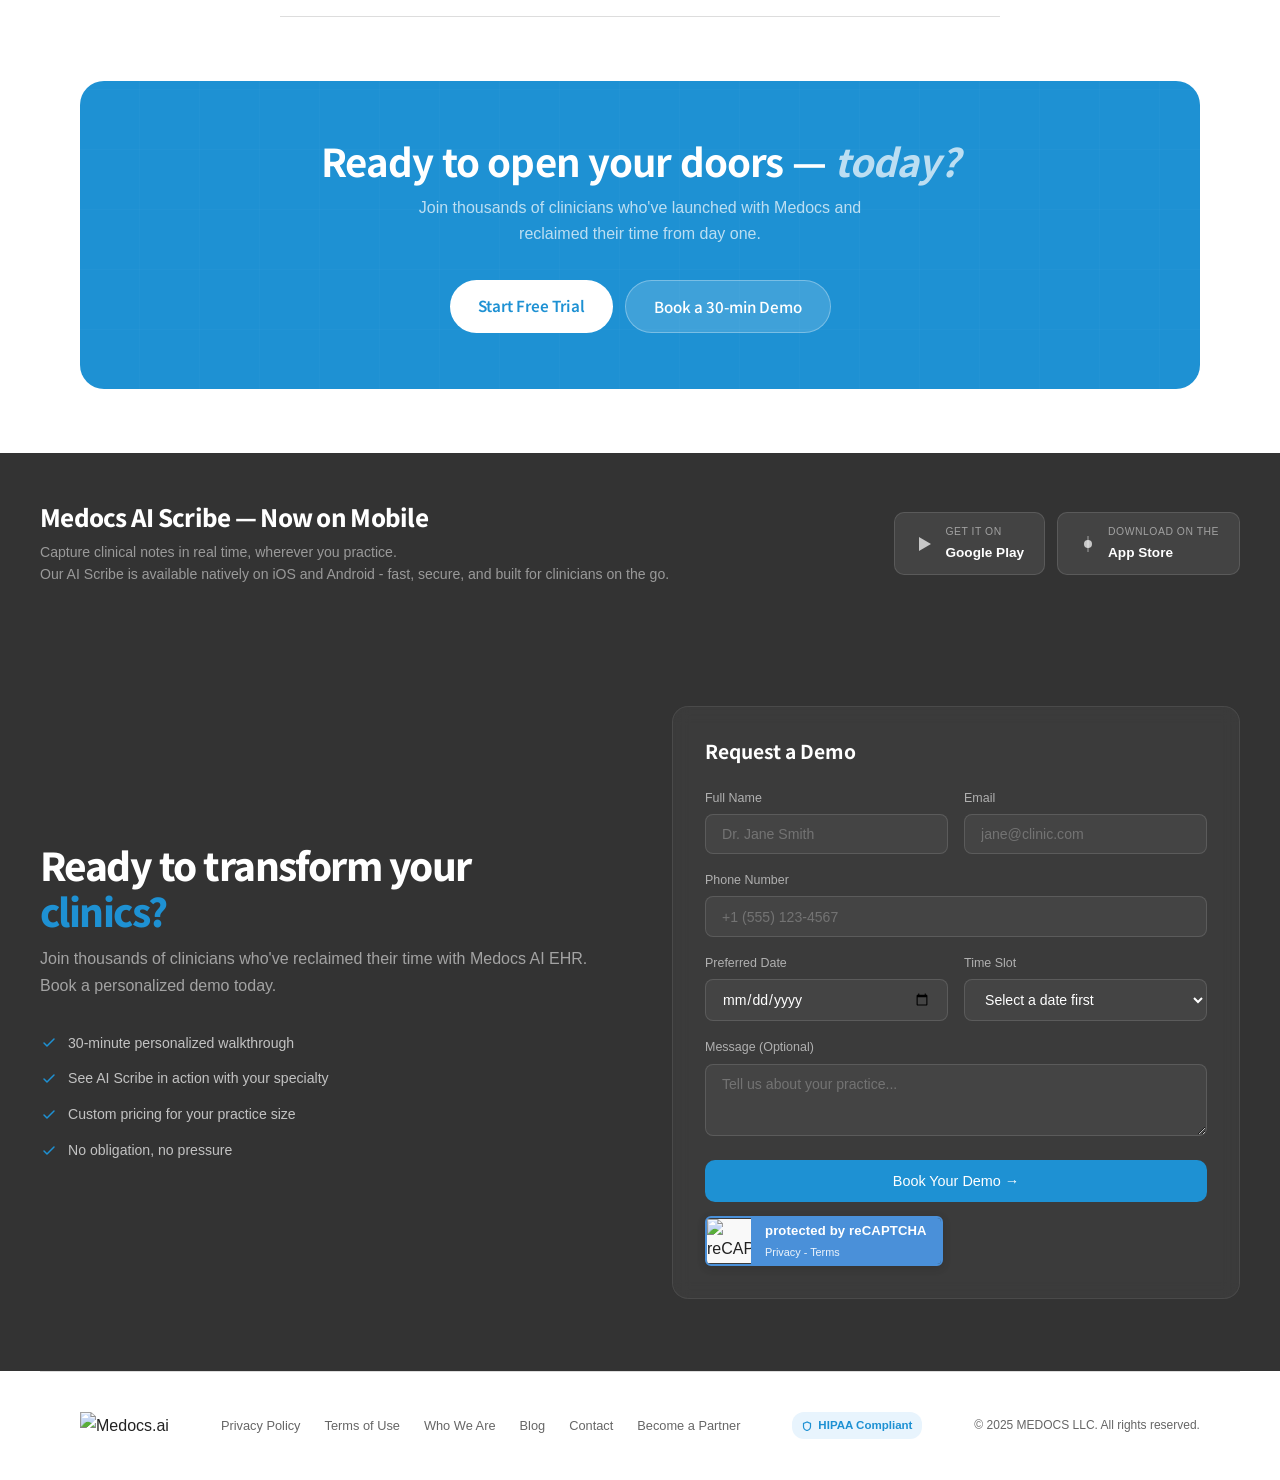
==== commit 28d8a0ed: "pulling the contact form" ====
--- a/Medocs Website/index.html
+++ b/Medocs Website/index.html
@@ -32,7 +32,7 @@
 /* NAV */
 .nav{display:flex;align-items:center;justify-content:space-between;padding:0.875rem 1.5rem;border-bottom:1px solid var(--border);position:fixed;top:0;left:0;right:0;background:rgba(255,255,255,0.97);backdrop-filter:blur(12px);-webkit-backdrop-filter:blur(12px);z-index:100;}
 .nav-logo{display:flex;align-items:center;gap:0;margin-right:0.5rem;}
-.nav-logo img{height:36px;}
+.nav-logo img{height:48px;}
 .nav-links{display:flex;align-items:center;gap:1.25rem;}
 .nav-link{font-size:1rem;color:var(--accent-light);font-weight:400;transition:color 0.3s;}
 .nav-link:hover{color:var(--blue);text-decoration:underline;}
@@ -354,7 +354,7 @@
 }
 @media(max-width:480px){
   .nav{padding:0.5rem 0.5rem;}
-  .nav-logo img{height:26px;}
+  .nav-logo img{height:34px;}
   .nav-actions{gap:0.25rem;}
   .nav-actions .btn-ghost{font-size:0.58rem;padding:0.25rem 0.45rem;border-width:1px;}
   .nav-actions .btn-ask-ai{font-size:0.55rem !important;padding:0.25rem 0.45rem !important;gap:2px !important;}
@@ -380,6 +380,7 @@
     <a class="nav-link" href="#packages">Packages</a>
     <a class="nav-link" href="#features">Features</a>
     <a class="nav-link" href="#billing">Billing</a>
+    <a class="nav-link" href="./blog/">Blog</a>
     <a class="nav-link" href="./who-we-are/">Who We Are</a>
     <a class="nav-link" href="#demo">Contact</a>
     <a class="nav-link" href="./become-partner/">Become a Partner</a>
@@ -408,13 +409,13 @@
           <p class="hero-sub">Medocs combines ambient AI documentation, real-time coding, intelligent billing, and a full electronic health record in one HIPAA-compliant platform designed to eliminate burnout.</p>
         </div>
         <div class="hero-slide">
-          <h1>Start your <em>telehealth</em><br>practice <em>in a day</em></h1>
+          <h1>Start your <em>Telehealth</em><br>practice <em>in a day</em></h1>
           <p class="hero-sub">From AI documentation and online scheduling to cash payments and a custom practice website everything you need to open, run, and grow your virtual or in-person clinic from day one.</p>
         </div>
-        <!-- <div class="hero-slide">
+        <div class="hero-slide">
           <h1>Start your <em>practice</em><br><em>in a day</em></h1>
-          <p class="hero-sub">From AI documentation and online scheduling to cash payments and a custom practice website — everything you need to open, run, and grow your clinic from day one.</p>
-        </div> -->
+          <p class="hero-sub">Everything you need to start, operate, and grow your clinic from AI-driven documentation and online booking to secure payments and a custom-built website.</p>
+        </div>
       </div>
       <div class="hero-actions">
         <a class="btn-hero btn-hero-primary" href="https://app.medocs.ai/sign-up">Start AI Scribe Free Trial &rarr;</a>
@@ -726,7 +727,7 @@
             <span class="pkg-pill" style="background:#ede9fe;color:#5b21b6;">Psychiatry &amp; Therapy</span>
             <span class="pkg-pill" style="background:#ede9fe;color:#5b21b6;">Urgent Care</span>
             <span class="pkg-pill" style="background:#ede9fe;color:#5b21b6;">Chronic Disease</span>
-            <span class="pkg-pill" style="background:#ede9fe;color:#5b21b6;">130 countries</span>
+            <span class="pkg-pill" style="background:#ede9fe;color:#5b21b6;">20+ specialties</span>
             <span class="pkg-pill" style="background:#ede9fe;color:#5b21b6;">And more</span>
           </div>
         </div>
@@ -1002,7 +1003,7 @@
       <div class="product-tag" style="background:#dbeafe;color:#2563eb;">AI Interpreter</div>
       <div class="product-name">Real-Time Translation</div>
       <div class="product-desc">Live, low-latency translation during patient encounters. Remove language barriers without scheduling a human interpreter.</div>
-      <div class="product-pills"><span class="pill">Realtime</span><span class="pill">Low Latency</span><span class="pill">130 Countries</span></div>
+      <div class="product-pills"><span class="pill">Realtime</span><span class="pill">Low Latency</span><span class="pill">20+ specialties</span></div>
     </div>
     <div class="product-card">
       <div class="product-icon" style="background:#e0f2fe;"><svg width="22" height="22" viewBox="0 0 22 22" fill="none"><path d="M11 2l2 4h4l-3.2 2.4 1.2 4L11 10l-3 2.4 1.2-4L6 6h4l1-4z" stroke="#0284c7" stroke-width="1.5" fill="none"/><path d="M11 14v6M8 17h6" stroke="#0284c7" stroke-width="1.5" stroke-linecap="round"/></svg></div>
@@ -1256,7 +1257,7 @@
 <div class="demo-band" id="demo">
   <div class="demo-inner">
     <div class="demo-text">
-      <h2>Ready to transform your<br><em>clinical documentation?</em></h2>
+      <h2>Ready to transform your<br><em>clinics?</em></h2>
       <p>Join thousands of clinicians who've reclaimed their time with Medocs AI EHR. Book a personalized demo today.</p>
       <ul class="demo-perks">
         <li><svg width="18" height="18" viewBox="0 0 18 18" fill="none"><path d="M4 9l3 3 7-7" stroke="var(--accent-light)" stroke-width="1.5" stroke-linecap="round" stroke-linejoin="round"/></svg>30-minute personalized walkthrough</li>
@@ -1280,6 +1281,15 @@
         <div class="form-group"><label for="customMessage">Message (Optional)</label><textarea id="customMessage" rows="3" placeholder="Tell us about your practice..."></textarea></div>
         <button type="submit" class="form-submit" id="demoSubmitBtn"><span class="btn-label">Book Your Demo &rarr;</span><span class="btn-spinner"></span></button>
         <div class="form-error" id="customResponse" style="display:none;"></div>
+        <div style="display:inline-flex;align-items:center;margin-top:14px;border-radius:6px;overflow:hidden;border:2px solid #4a90d9;box-shadow:0 2px 8px rgba(0,0,0,0.15);">
+          <div style="background:#f9f9f9;padding:0;display:flex;align-items:stretch;justify-content:center;">
+            <img src="https://www.gstatic.com/recaptcha/api2/logo_48.png" alt="reCAPTCHA" width="44" height="44" style="display:block;object-fit:cover;">
+          </div>
+          <div style="background:#4a90d9;padding:2px 14px;display:flex;flex-direction:column;gap:1px;">
+            <span style="font-size:0.82rem;font-weight:700;color:#fff;font-family:'Poppins',sans-serif;letter-spacing:0.01em;">protected by <strong>reCAPTCHA</strong></span>
+            <span style="font-size:0.68rem;color:rgba(255,255,255,0.85);font-family:'Poppins',sans-serif;"><a href="https://policies.google.com/privacy" target="_blank" style="color:rgba(255,255,255,0.9);text-decoration:none;">Privacy</a> - <a href="https://policies.google.com/terms" target="_blank" style="color:rgba(255,255,255,0.9);text-decoration:none;">Terms</a></span>
+          </div>
+        </div>
       </form>
       <div class="demo-success" id="demoSuccess" style="display:none;">
         <div class="demo-success-icon">
@@ -1301,6 +1311,7 @@
       <a class="footer-link" href="./privacy/">Privacy Policy</a>
       <a class="footer-link" href="./terms-of-use/">Terms of Use</a>
       <a class="footer-link" href="./who-we-are/">Who We Are</a>
+      <a class="footer-link" href="./blog/">Blog</a>
       <a class="footer-link" href="#demo">Contact</a>
       <a class="footer-link" href="./become-partner/">Become a Partner</a>
     </div>
--- a/Medocs Website/css/custom-modern.css
+++ b/Medocs Website/css/custom-modern.css
@@ -1270,7 +1270,11 @@
   align-items: center;
   gap: 8px;
   z-index: 3;
-  animation: slogan-float 3s ease-in-out infinite;
+  /* Burst in + repeating popup every 6s */
+  animation: slogan-popup 6s cubic-bezier(0.34,1.56,0.64,1) infinite;
+}
+.hero-floating-slogan svg {
+  animation: star-spin 6s cubic-bezier(0.34,1.56,0.64,1) infinite;
 }
 .hero-floating-slogan span {
   font-size: 0.78rem;
@@ -1278,10 +1282,77 @@
   color: var(--dark);
   white-space: nowrap;
   letter-spacing: -0.01em;
-}
-@keyframes slogan-float {
-  0%, 100% { transform: translateY(0); }
-  50% { transform: translateY(-6px); }
+  animation: text-slide 6s ease-out infinite;
+}
+
+/* Sparkle particles */
+.hero-floating-slogan::before,
+.hero-floating-slogan::after {
+  content: '\2726';
+  position: absolute;
+  font-size: 14px;
+  color: #f6c343;
+  pointer-events: none;
+  animation: sparkle-1 6s ease-out infinite;
+}
+.hero-floating-slogan::before {
+  top: -8px; right: 12px;
+}
+.hero-floating-slogan::after {
+  bottom: -6px; left: 16px;
+  animation-name: sparkle-2;
+  animation-delay: 0.15s;
+}
+
+/* Badge: scale 0 → bounce in → float → glow → settle, repeat */
+@keyframes slogan-popup {
+  0%   { opacity: 0; transform: scale(0) rotate(-8deg); box-shadow: 0 8px 24px rgba(0,0,0,0.1); }
+  8%   { opacity: 1; transform: scale(1.1) rotate(1deg); }
+  12%  { opacity: 1; transform: scale(1) rotate(0deg); }
+  30%  { transform: translateY(-6px); box-shadow: 0 12px 32px rgba(246,195,67,0.3), 0 0 20px rgba(246,195,67,0.15); }
+  50%  { transform: translateY(0); box-shadow: 0 8px 24px rgba(0,0,0,0.1); }
+  70%  { transform: translateY(-4px); box-shadow: 0 10px 28px rgba(246,195,67,0.2); }
+  85%  { transform: translateY(0) scale(1); opacity: 1; }
+  92%  { opacity: 0; transform: scale(0.95); }
+  100% { opacity: 0; transform: scale(0); }
+}
+
+/* Star: spin in from rotation, pulse glow mid-cycle */
+@keyframes star-spin {
+  0%   { transform: scale(0) rotate(-180deg); }
+  10%  { transform: scale(1) rotate(0deg); }
+  35%  { transform: scale(1.2); filter: drop-shadow(0 0 6px rgba(246,195,67,0.6)); }
+  50%  { transform: scale(1); filter: drop-shadow(0 0 0 transparent); }
+  65%  { transform: scale(1.15); filter: drop-shadow(0 0 5px rgba(246,195,67,0.5)); }
+  80%  { transform: scale(1); filter: none; }
+  92%  { transform: scale(0.8) rotate(30deg); }
+  100% { transform: scale(0) rotate(180deg); }
+}
+
+/* Text: slide in from left after star lands */
+@keyframes text-slide {
+  0%   { opacity: 0; transform: translateX(-12px); }
+  6%   { opacity: 0; transform: translateX(-12px); }
+  14%  { opacity: 1; transform: translateX(0); }
+  85%  { opacity: 1; transform: translateX(0); }
+  92%  { opacity: 0; transform: translateX(8px); }
+  100% { opacity: 0; transform: translateX(-12px); }
+}
+
+/* Sparkles fly out from edges */
+@keyframes sparkle-1 {
+  0%   { opacity: 0; transform: scale(0) translate(0,0); }
+  8%   { opacity: 0; transform: scale(0); }
+  13%  { opacity: 1; transform: scale(1.2) translate(6px,-10px); }
+  20%  { opacity: 0; transform: scale(0.5) translate(12px,-18px); }
+  100% { opacity: 0; }
+}
+@keyframes sparkle-2 {
+  0%   { opacity: 0; transform: scale(0) translate(0,0); }
+  10%  { opacity: 0; transform: scale(0); }
+  16%  { opacity: 1; transform: scale(1) translate(-8px,8px); }
+  23%  { opacity: 0; transform: scale(0.5) translate(-14px,14px); }
+  100% { opacity: 0; }
 }
 
 @media (max-width: 1024px) {
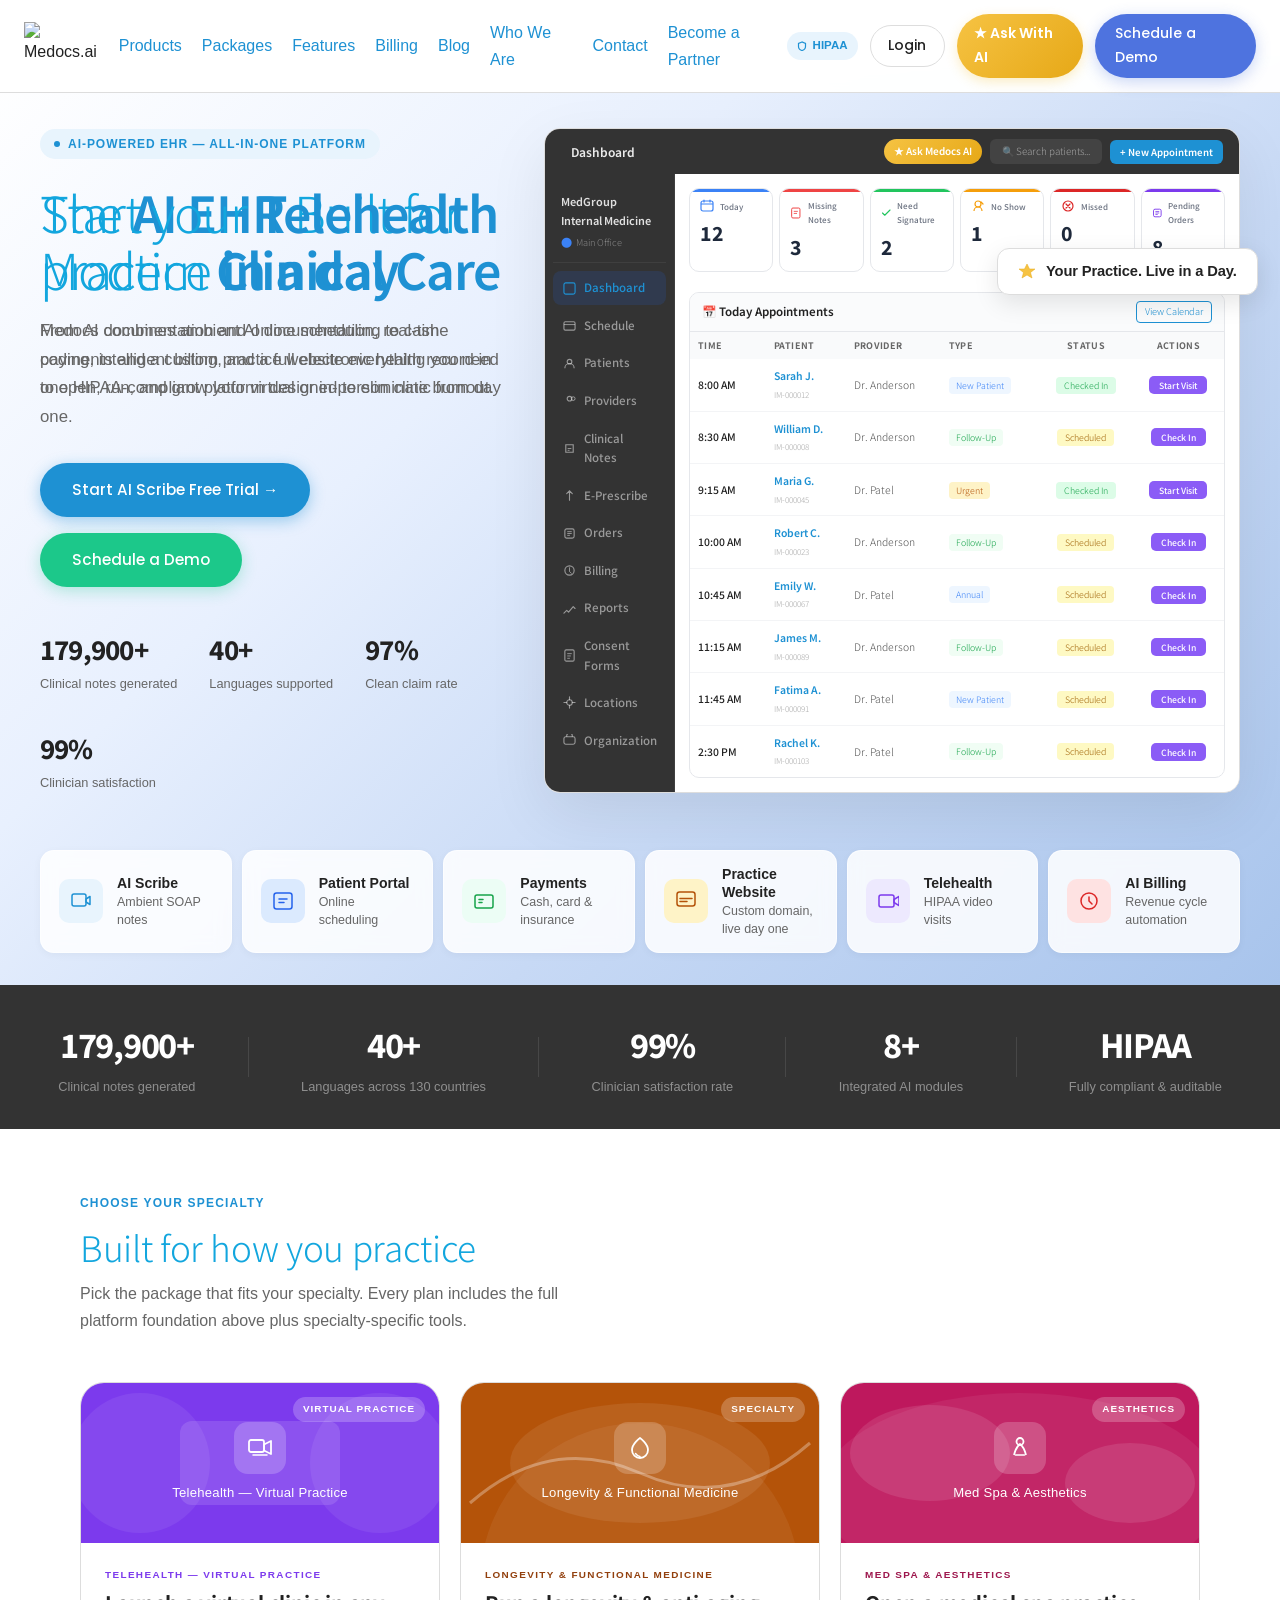
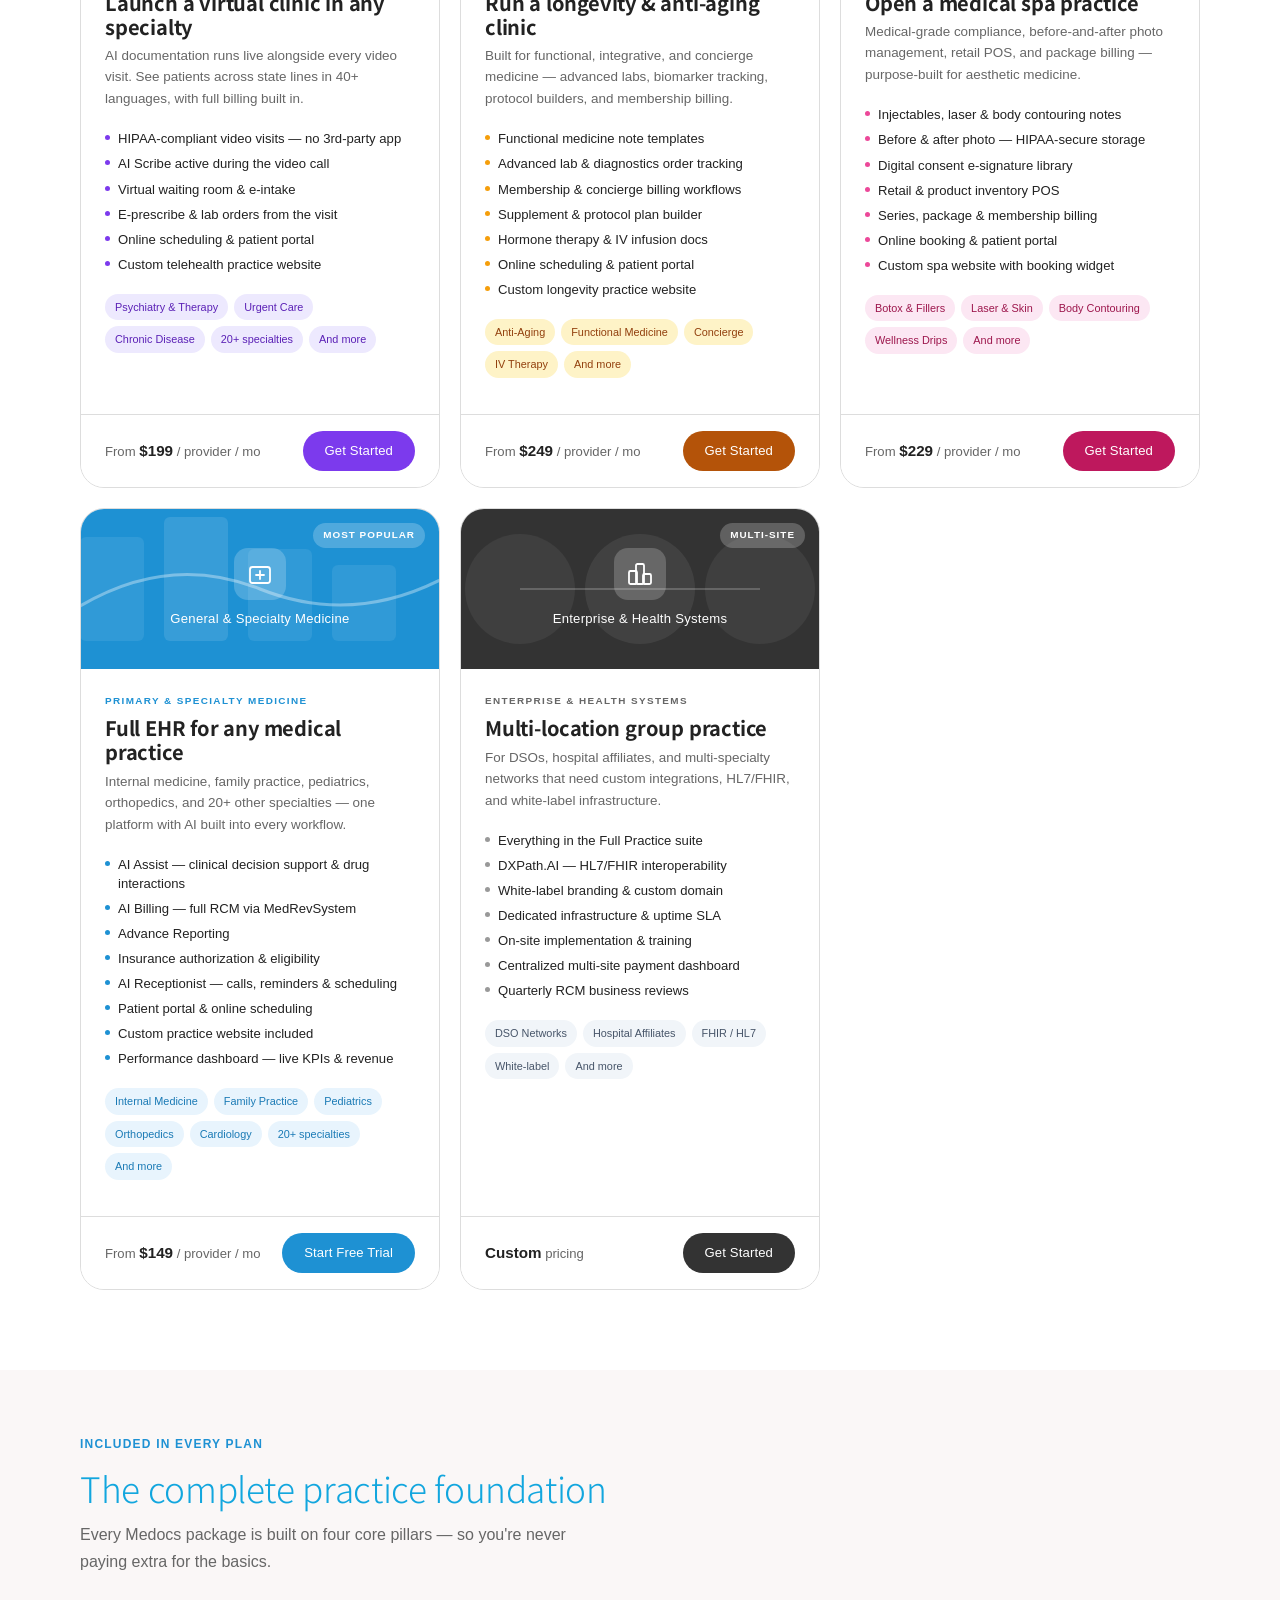
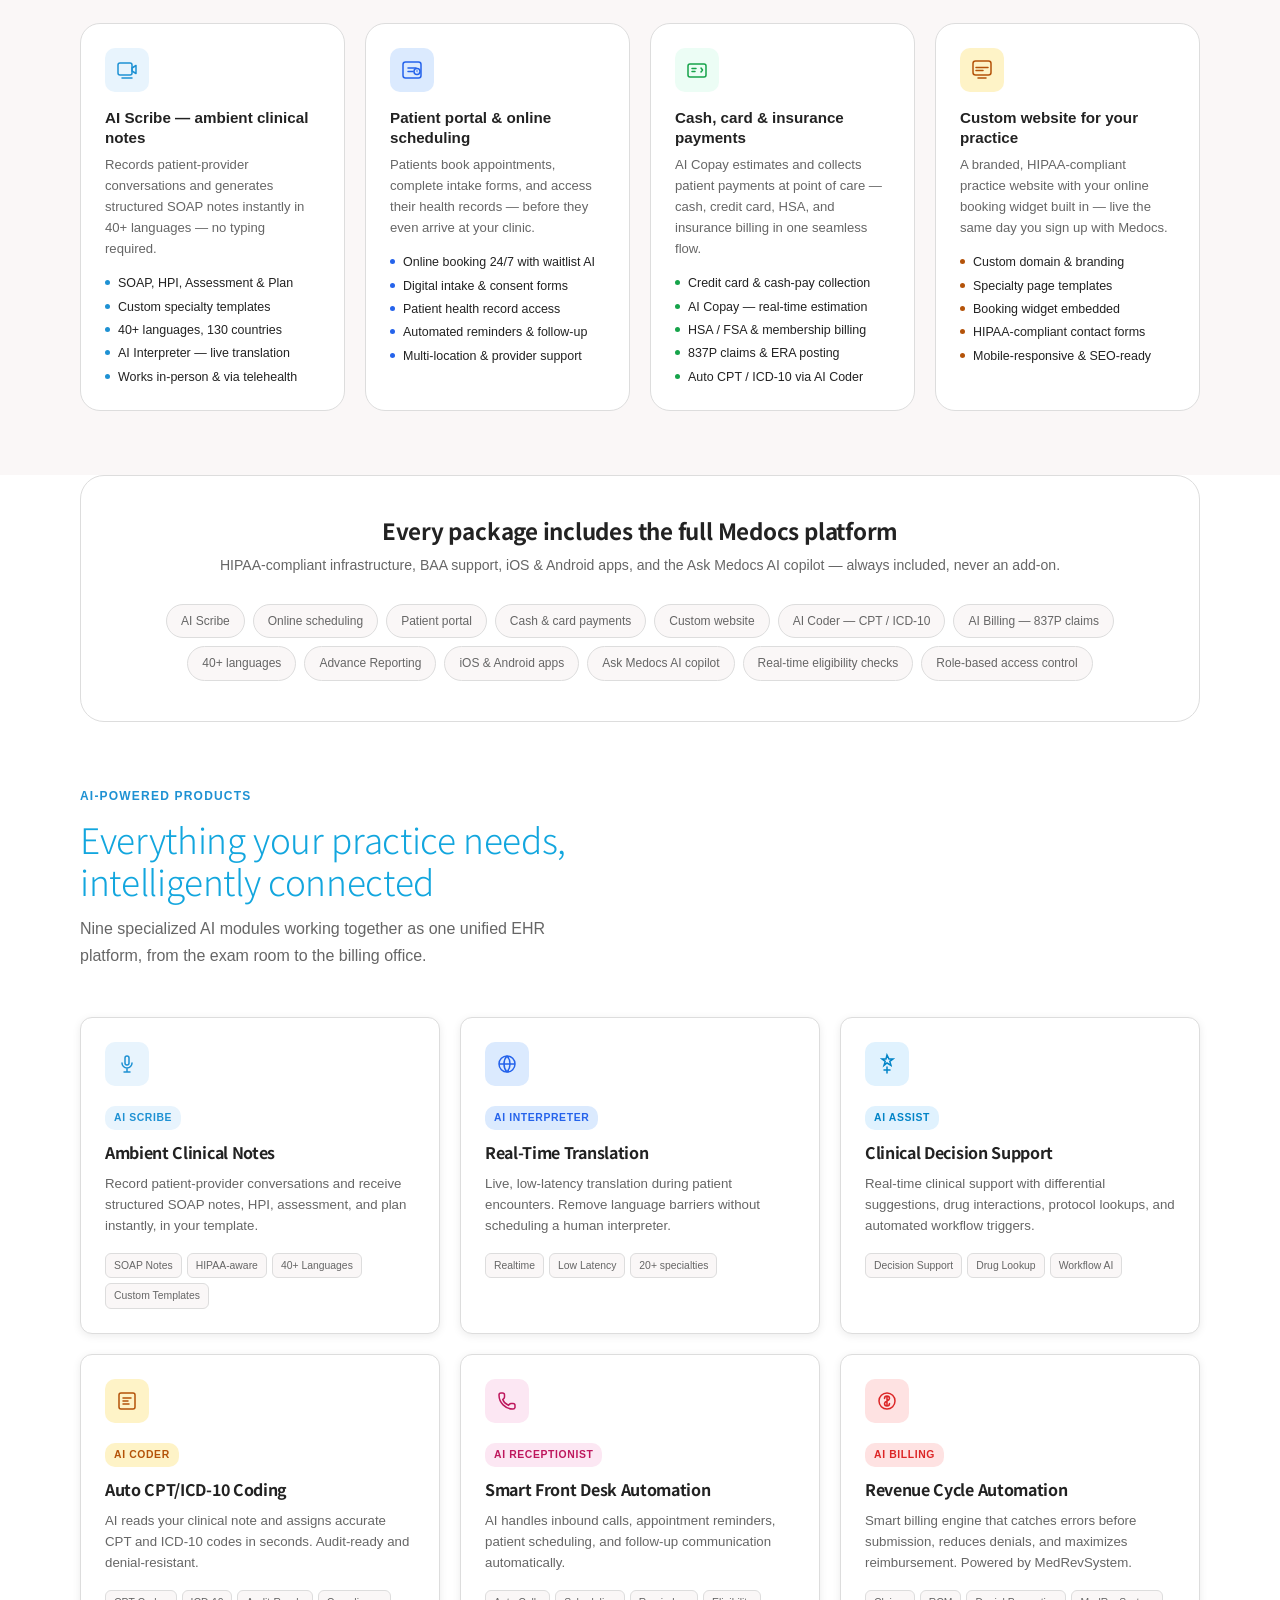
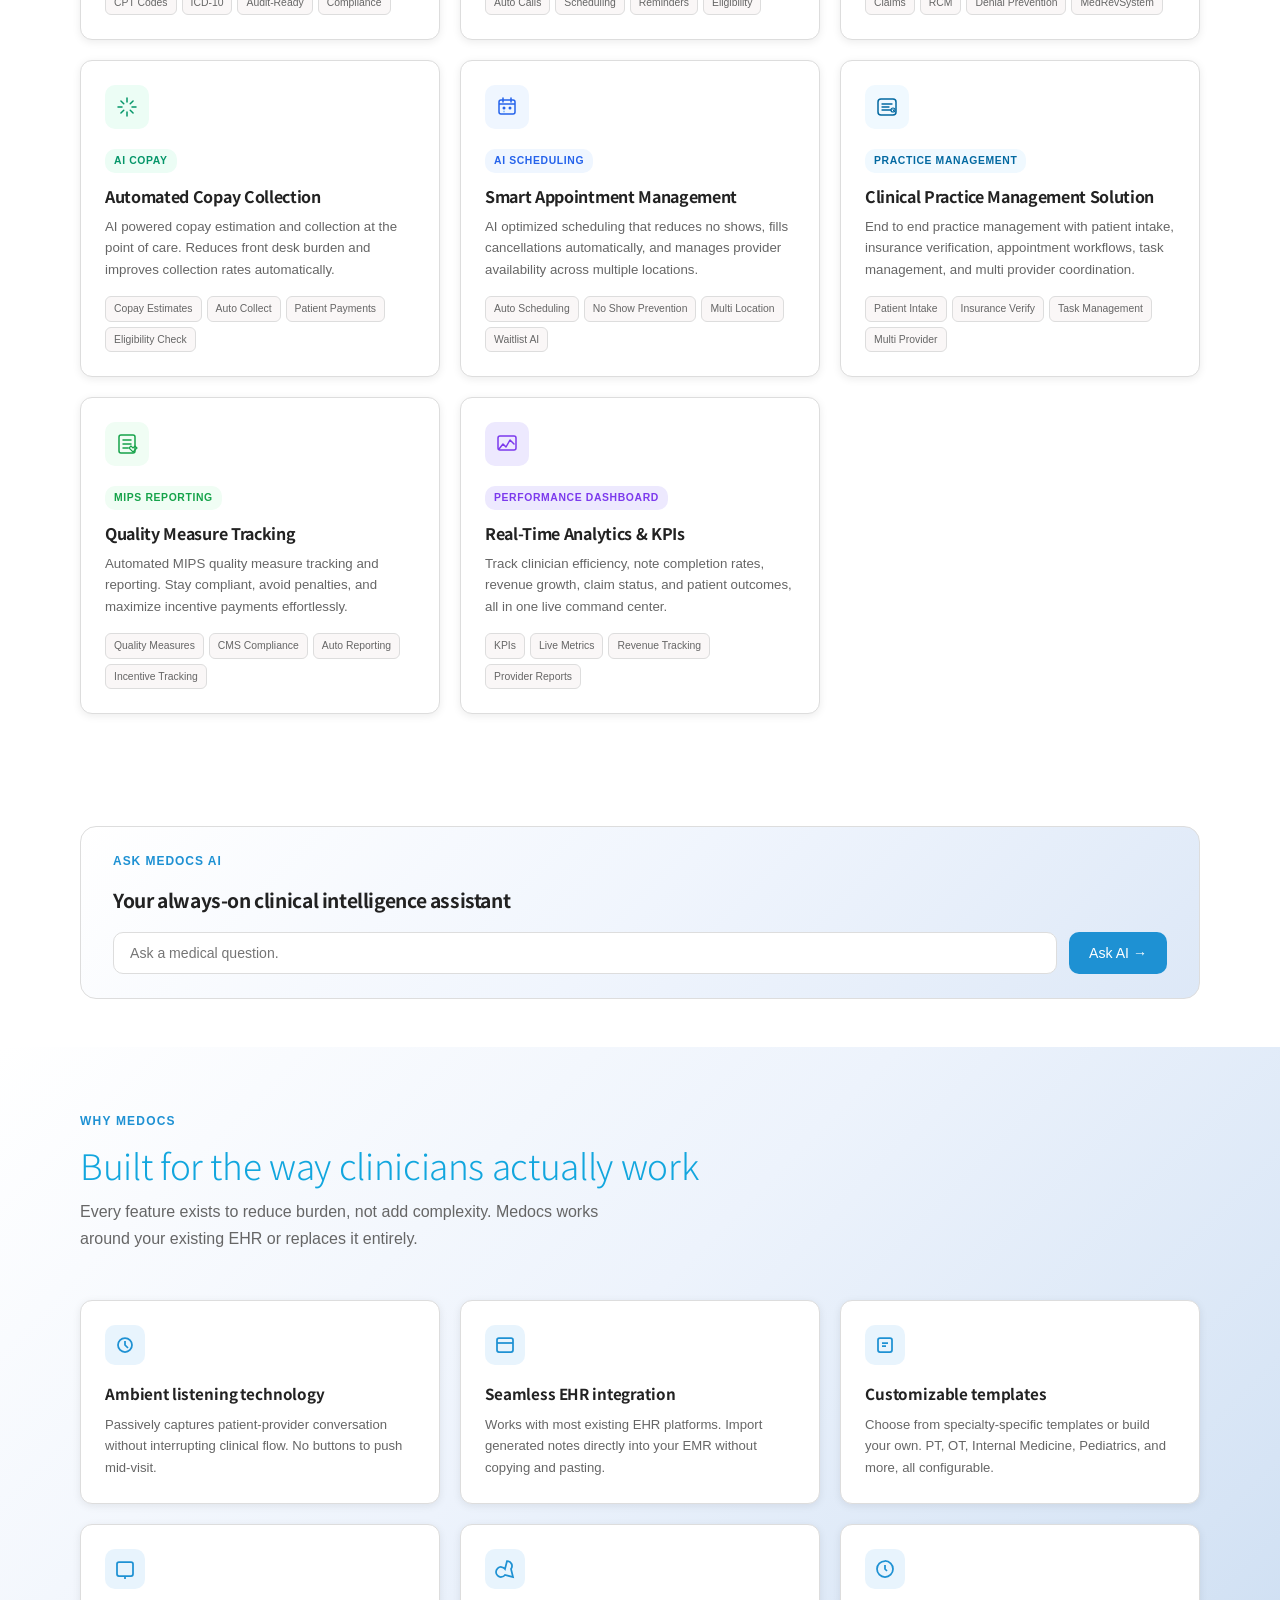
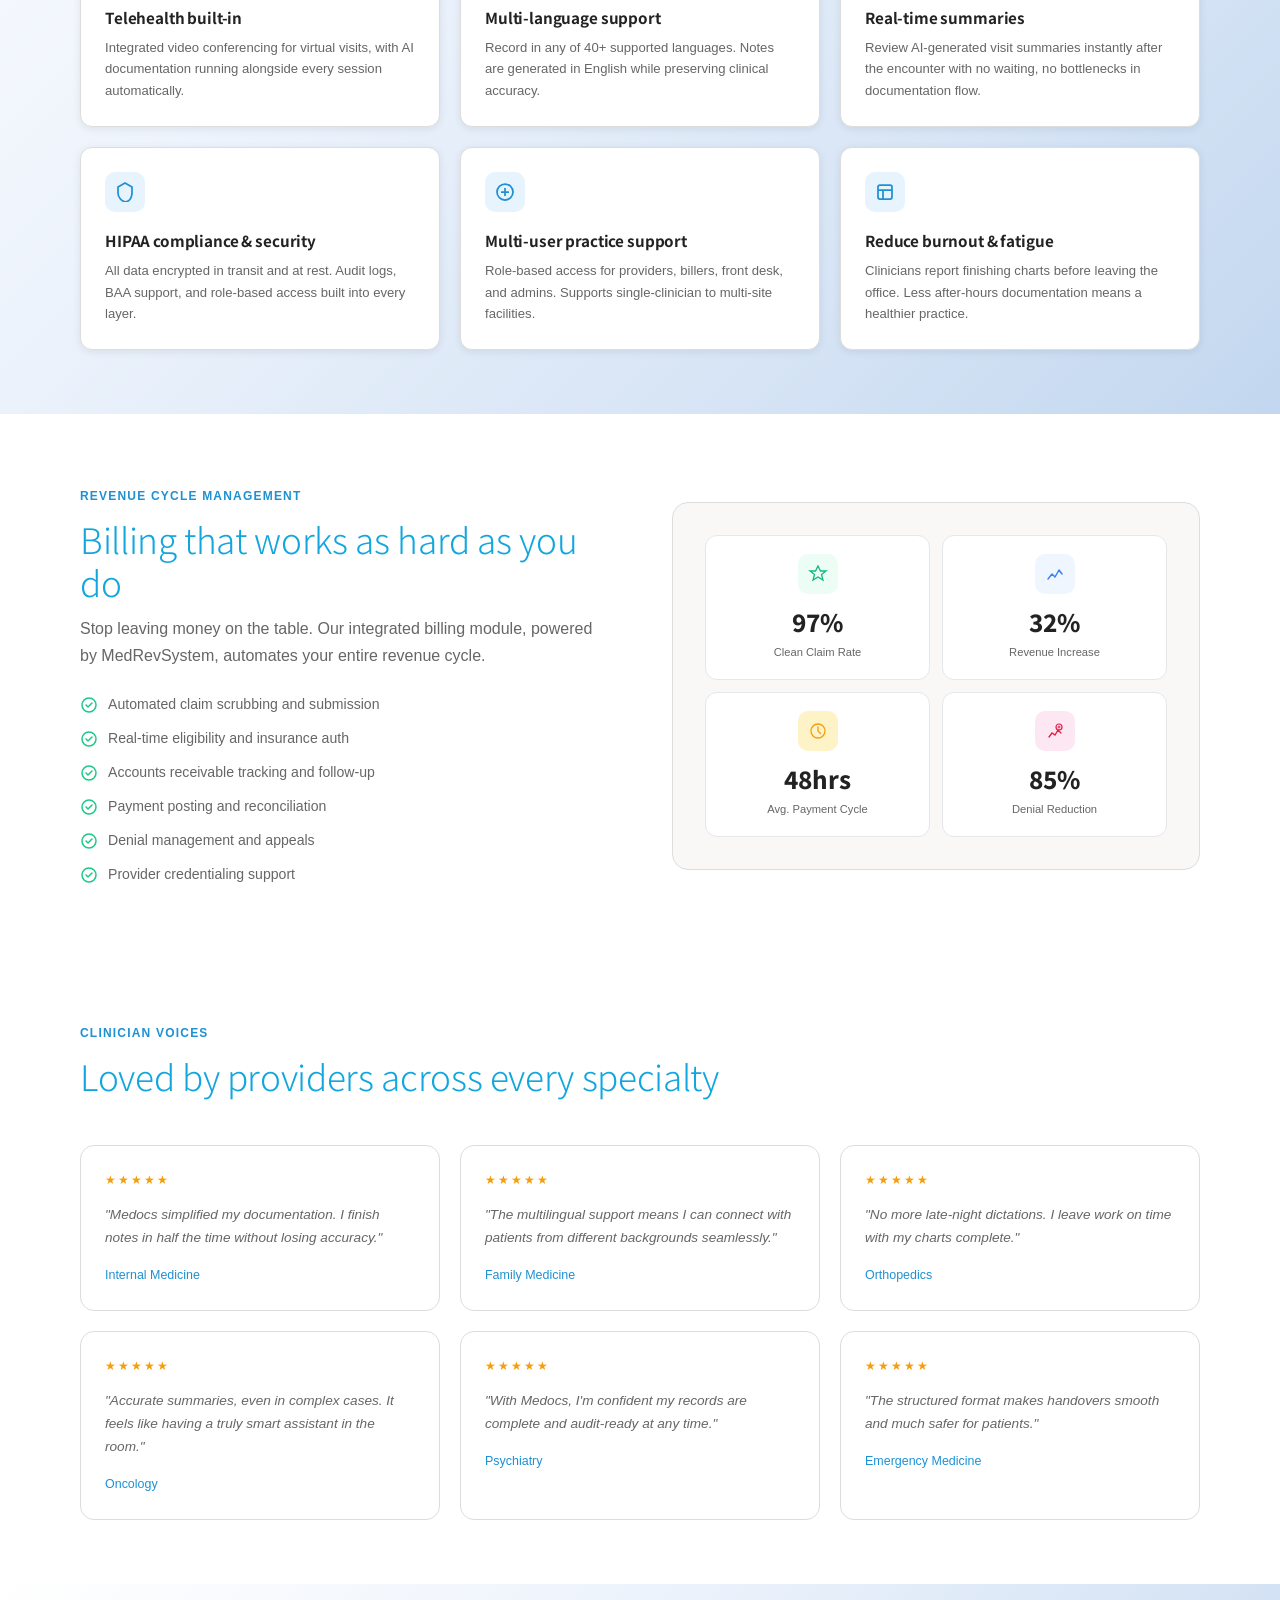
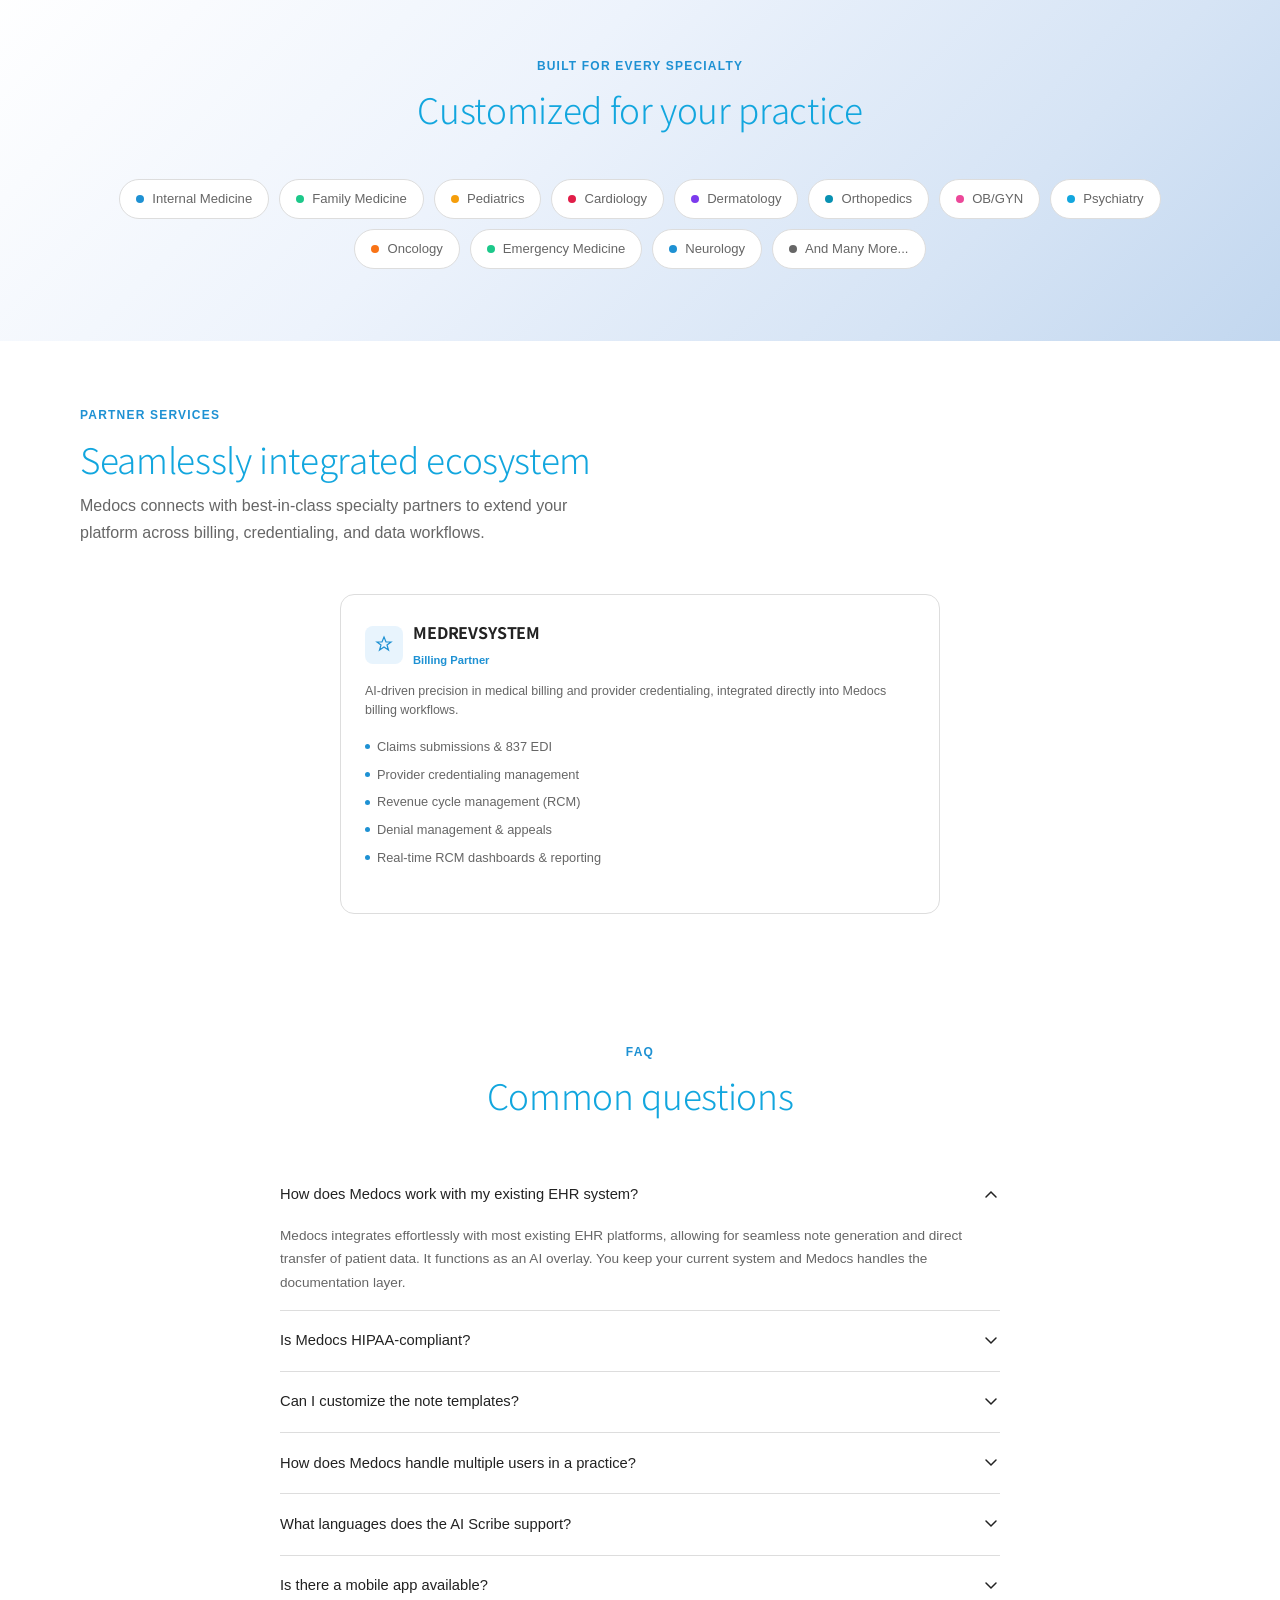
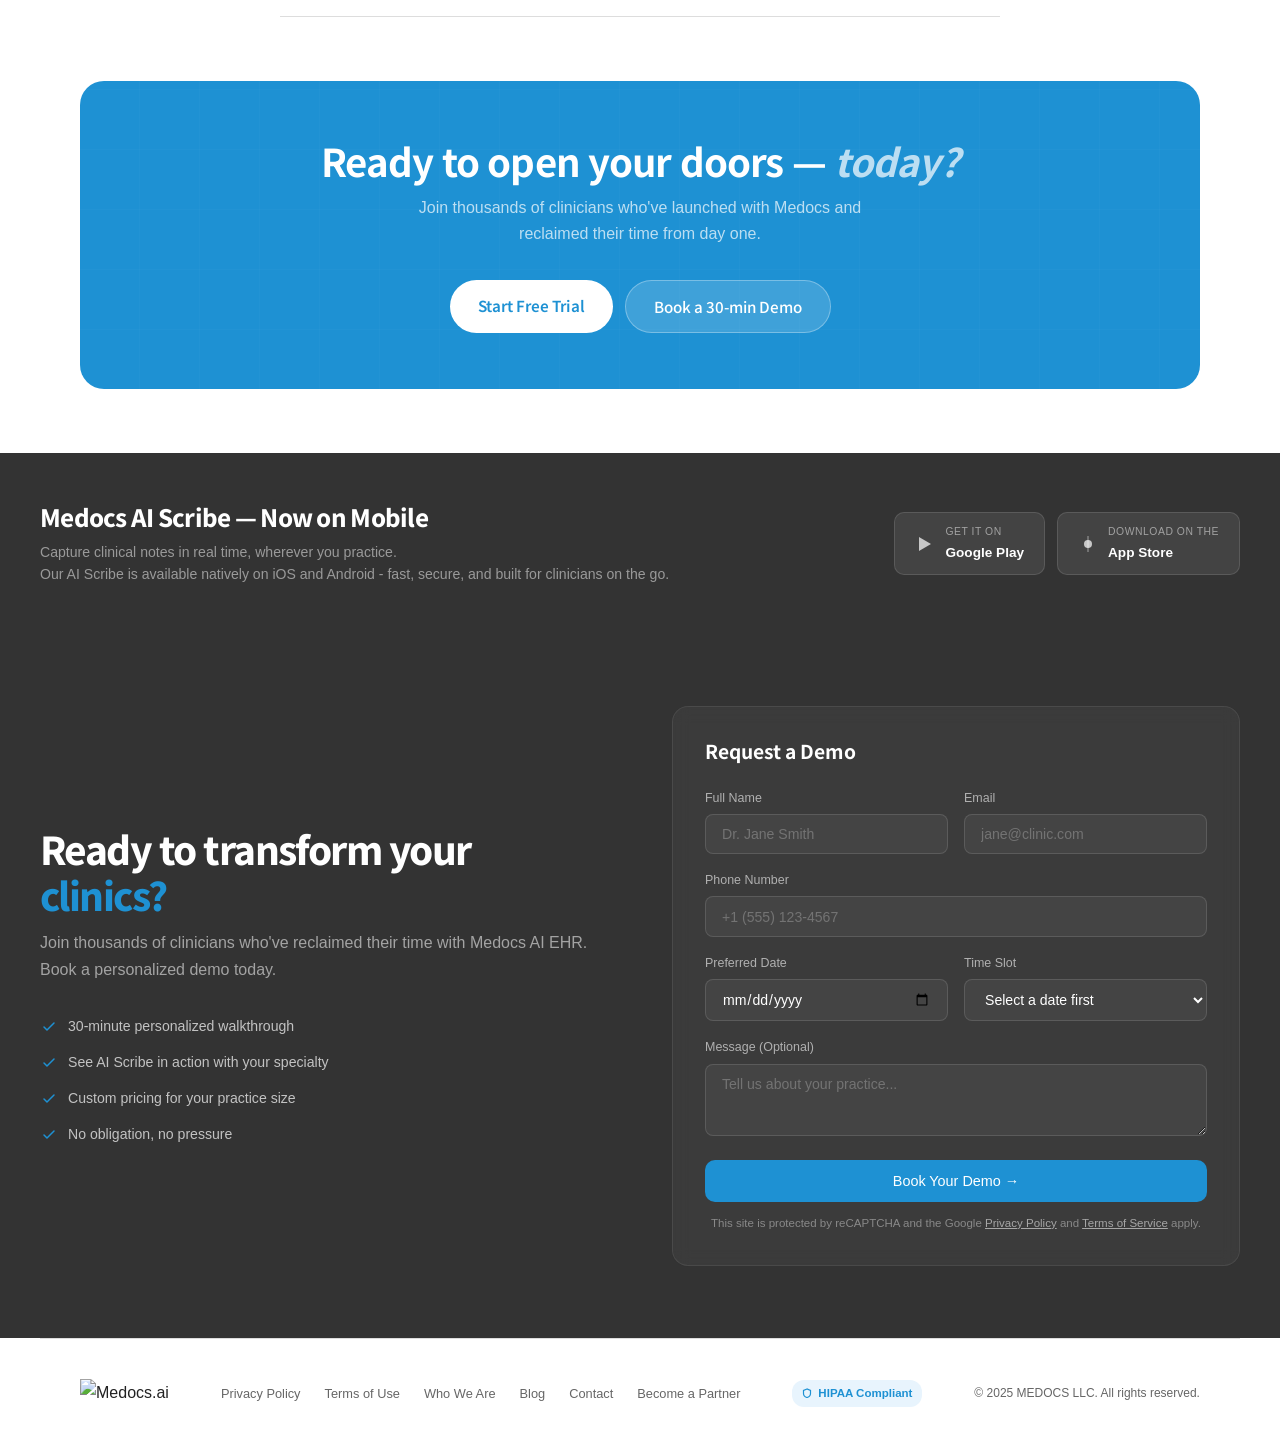
==== commit 55263b4a: "Add blog page, enhance slogan animation, reCAPTCHA text, sync navbars - Created /blog/ page with her" ====
--- a/Medocs Website/index.html
+++ b/Medocs Website/index.html
@@ -333,7 +333,7 @@
   .nav-actions .btn-primary{font-size:0.62rem;padding:0.3rem 0.6rem;border-radius:8px;}
   .hero{padding:2rem 1.5rem 1.5rem;}
   .hero h1{font-size:2rem;}
-  .hero-visual{margin-top:1.5rem;overflow:hidden;width:100%;}
+  .hero-visual{margin-top:1.5rem;overflow:hidden;width:100%;display:flex;flex-direction:column;align-items:center;}
   .dashboard-frame{display:none;}
   .hero-mobile-phone{display:block;}
   .dash-body{min-height:220px;}
@@ -413,7 +413,7 @@
           <p class="hero-sub">From AI documentation and online scheduling to cash payments and a custom practice website everything you need to open, run, and grow your virtual or in-person clinic from day one.</p>
         </div>
         <div class="hero-slide">
-          <h1>Start your <em>practice</em><br><em>in a day</em></h1>
+          <h1>Start your <em>Practice</em><br><em>in a day</em></h1>
           <p class="hero-sub">Everything you need to start, operate, and grow your clinic from AI-driven documentation and online booking to secure payments and a custom-built website.</p>
         </div>
       </div>
@@ -876,7 +876,7 @@
         </div>
         <div class="pkg-card-foot">
           <div class="pkg-card-price"><strong>Custom</strong> pricing</div>
-          <a href="#demo" class="pkg-card-btn" style="background:#333;color:white;">Contact Sales</a>
+          <a href="#demo" class="pkg-card-btn" style="background:#333;color:white;">Get Started</a>
         </div>
       </div>
 
@@ -1281,15 +1281,7 @@
         <div class="form-group"><label for="customMessage">Message (Optional)</label><textarea id="customMessage" rows="3" placeholder="Tell us about your practice..."></textarea></div>
         <button type="submit" class="form-submit" id="demoSubmitBtn"><span class="btn-label">Book Your Demo &rarr;</span><span class="btn-spinner"></span></button>
         <div class="form-error" id="customResponse" style="display:none;"></div>
-        <div style="display:inline-flex;align-items:center;margin-top:14px;border-radius:6px;overflow:hidden;border:2px solid #4a90d9;box-shadow:0 2px 8px rgba(0,0,0,0.15);">
-          <div style="background:#f9f9f9;padding:0;display:flex;align-items:stretch;justify-content:center;">
-            <img src="https://www.gstatic.com/recaptcha/api2/logo_48.png" alt="reCAPTCHA" width="44" height="44" style="display:block;object-fit:cover;">
-          </div>
-          <div style="background:#4a90d9;padding:2px 14px;display:flex;flex-direction:column;gap:1px;">
-            <span style="font-size:0.82rem;font-weight:700;color:#fff;font-family:'Poppins',sans-serif;letter-spacing:0.01em;">protected by <strong>reCAPTCHA</strong></span>
-            <span style="font-size:0.68rem;color:rgba(255,255,255,0.85);font-family:'Poppins',sans-serif;"><a href="https://policies.google.com/privacy" target="_blank" style="color:rgba(255,255,255,0.9);text-decoration:none;">Privacy</a> - <a href="https://policies.google.com/terms" target="_blank" style="color:rgba(255,255,255,0.9);text-decoration:none;">Terms</a></span>
-          </div>
-        </div>
+        <p style="margin-top:12px;font-size:0.72rem;color:rgba(255,255,255,0.4);font-family:'Poppins',sans-serif;text-align:center;">This site is protected by reCAPTCHA and the Google <a href="https://policies.google.com/privacy" target="_blank" style="color:rgba(255,255,255,0.55);text-decoration:underline;">Privacy Policy</a> and <a href="https://policies.google.com/terms" target="_blank" style="color:rgba(255,255,255,0.55);text-decoration:underline;">Terms of Service</a> apply.</p>
       </form>
       <div class="demo-success" id="demoSuccess" style="display:none;">
         <div class="demo-success-icon">
--- a/Medocs Website/css/custom-modern.css
+++ b/Medocs Website/css/custom-modern.css
@@ -1264,25 +1264,34 @@
   background: white;
   border: 1px solid var(--border);
   border-radius: 12px;
-  padding: 8px 16px;
+  padding: 10px 20px;
   box-shadow: 0 8px 24px rgba(0,0,0,0.1);
-  display: flex;
+  display: inline-flex;
   align-items: center;
-  gap: 8px;
+  gap: 10px;
   z-index: 3;
-  /* Burst in + repeating popup every 6s */
-  animation: slogan-popup 6s cubic-bezier(0.34,1.56,0.64,1) infinite;
+  width: auto;
+  /* Burst in once, then gentle float forever */
+  animation: slogan-burst-in 0.6s cubic-bezier(0.34,1.56,0.64,1) forwards,
+             slogan-float-glow 3s ease-in-out 0.8s infinite;
+  opacity: 0;
+  transform: scale(0);
 }
 .hero-floating-slogan svg {
-  animation: star-spin 6s cubic-bezier(0.34,1.56,0.64,1) infinite;
+  animation: star-spin-once 0.7s cubic-bezier(0.34,1.56,0.64,1) forwards,
+             star-pulse 2.5s ease-in-out 1s infinite;
+  transform: scale(0) rotate(-180deg);
+  flex-shrink: 0;
 }
 .hero-floating-slogan span {
-  font-size: 0.78rem;
-  font-weight: 600;
+  font-size: 0.92rem;
+  font-weight: 700;
   color: var(--dark);
   white-space: nowrap;
   letter-spacing: -0.01em;
-  animation: text-slide 6s ease-out infinite;
+  animation: text-slide-in 0.5s ease-out 0.4s forwards;
+  opacity: 0;
+  transform: translateX(-10px);
 }
 
 /* Sparkle particles */
@@ -1293,80 +1302,74 @@
   font-size: 14px;
   color: #f6c343;
   pointer-events: none;
-  animation: sparkle-1 6s ease-out infinite;
+  animation: sparkle-out-1 0.6s ease-out 0.3s forwards;
 }
 .hero-floating-slogan::before {
   top: -8px; right: 12px;
 }
 .hero-floating-slogan::after {
   bottom: -6px; left: 16px;
-  animation-name: sparkle-2;
-  animation-delay: 0.15s;
-}
-
-/* Badge: scale 0 → bounce in → float → glow → settle, repeat */
-@keyframes slogan-popup {
-  0%   { opacity: 0; transform: scale(0) rotate(-8deg); box-shadow: 0 8px 24px rgba(0,0,0,0.1); }
-  8%   { opacity: 1; transform: scale(1.1) rotate(1deg); }
-  12%  { opacity: 1; transform: scale(1) rotate(0deg); }
-  30%  { transform: translateY(-6px); box-shadow: 0 12px 32px rgba(246,195,67,0.3), 0 0 20px rgba(246,195,67,0.15); }
-  50%  { transform: translateY(0); box-shadow: 0 8px 24px rgba(0,0,0,0.1); }
-  70%  { transform: translateY(-4px); box-shadow: 0 10px 28px rgba(246,195,67,0.2); }
-  85%  { transform: translateY(0) scale(1); opacity: 1; }
-  92%  { opacity: 0; transform: scale(0.95); }
-  100% { opacity: 0; transform: scale(0); }
-}
-
-/* Star: spin in from rotation, pulse glow mid-cycle */
-@keyframes star-spin {
+  animation-name: sparkle-out-2;
+  animation-delay: 0.45s;
+}
+
+/* Badge burst in once */
+@keyframes slogan-burst-in {
+  0%   { opacity: 0; transform: scale(0) rotate(-8deg); }
+  60%  { opacity: 1; transform: scale(1.08) rotate(1deg); }
+  100% { opacity: 1; transform: scale(1) rotate(0deg); }
+}
+/* Continuous gentle float + golden glow */
+@keyframes slogan-float-glow {
+  0%, 100% { transform: translateY(0); box-shadow: 0 8px 24px rgba(0,0,0,0.1); }
+  50%      { transform: translateY(-6px); box-shadow: 0 12px 32px rgba(246,195,67,0.25), 0 0 16px rgba(246,195,67,0.1); }
+}
+/* Star spin in once */
+@keyframes star-spin-once {
   0%   { transform: scale(0) rotate(-180deg); }
-  10%  { transform: scale(1) rotate(0deg); }
-  35%  { transform: scale(1.2); filter: drop-shadow(0 0 6px rgba(246,195,67,0.6)); }
-  50%  { transform: scale(1); filter: drop-shadow(0 0 0 transparent); }
-  65%  { transform: scale(1.15); filter: drop-shadow(0 0 5px rgba(246,195,67,0.5)); }
-  80%  { transform: scale(1); filter: none; }
-  92%  { transform: scale(0.8) rotate(30deg); }
-  100% { transform: scale(0) rotate(180deg); }
-}
-
-/* Text: slide in from left after star lands */
-@keyframes text-slide {
-  0%   { opacity: 0; transform: translateX(-12px); }
-  6%   { opacity: 0; transform: translateX(-12px); }
-  14%  { opacity: 1; transform: translateX(0); }
-  85%  { opacity: 1; transform: translateX(0); }
-  92%  { opacity: 0; transform: translateX(8px); }
-  100% { opacity: 0; transform: translateX(-12px); }
-}
-
-/* Sparkles fly out from edges */
-@keyframes sparkle-1 {
+  100% { transform: scale(1) rotate(0deg); }
+}
+/* Star continuous pulse */
+@keyframes star-pulse {
+  0%, 100% { transform: scale(1); filter: drop-shadow(0 0 0 transparent); }
+  50%      { transform: scale(1.2); filter: drop-shadow(0 0 6px rgba(246,195,67,0.6)); }
+}
+/* Text slide in once */
+@keyframes text-slide-in {
+  0%   { opacity: 0; transform: translateX(-10px); }
+  100% { opacity: 1; transform: translateX(0); }
+}
+/* Sparkles fly out once on load */
+@keyframes sparkle-out-1 {
   0%   { opacity: 0; transform: scale(0) translate(0,0); }
-  8%   { opacity: 0; transform: scale(0); }
-  13%  { opacity: 1; transform: scale(1.2) translate(6px,-10px); }
-  20%  { opacity: 0; transform: scale(0.5) translate(12px,-18px); }
-  100% { opacity: 0; }
-}
-@keyframes sparkle-2 {
+  50%  { opacity: 1; transform: scale(1.2) translate(6px,-10px); }
+  100% { opacity: 0; transform: scale(0.5) translate(12px,-18px); }
+}
+@keyframes sparkle-out-2 {
   0%   { opacity: 0; transform: scale(0) translate(0,0); }
-  10%  { opacity: 0; transform: scale(0); }
-  16%  { opacity: 1; transform: scale(1) translate(-8px,8px); }
-  23%  { opacity: 0; transform: scale(0.5) translate(-14px,14px); }
-  100% { opacity: 0; }
+  50%  { opacity: 1; transform: scale(1) translate(-8px,8px); }
+  100% { opacity: 0; transform: scale(0.5) translate(-14px,14px); }
 }
 
 @media (max-width: 1024px) {
   .hero-floating-slogan {
     top: -10px;
     right: 10px;
-    padding: 6px 12px;
-  }
-  .hero-floating-slogan span { font-size: 0.7rem; }
+    padding: 8px 14px;
+  }
+  .hero-floating-slogan span { font-size: 0.82rem; }
 }
 @media (max-width: 768px) {
   .hero-floating-slogan {
-    display: none;
-  }
+    position: relative;
+    top: auto;
+    right: auto;
+    margin: 1rem auto 1.5rem;
+    width: fit-content;
+    justify-content: center;
+    padding: 8px 16px;
+  }
+  .hero-floating-slogan span { font-size: 0.82rem; }
 }
 
 /* ========================================================
